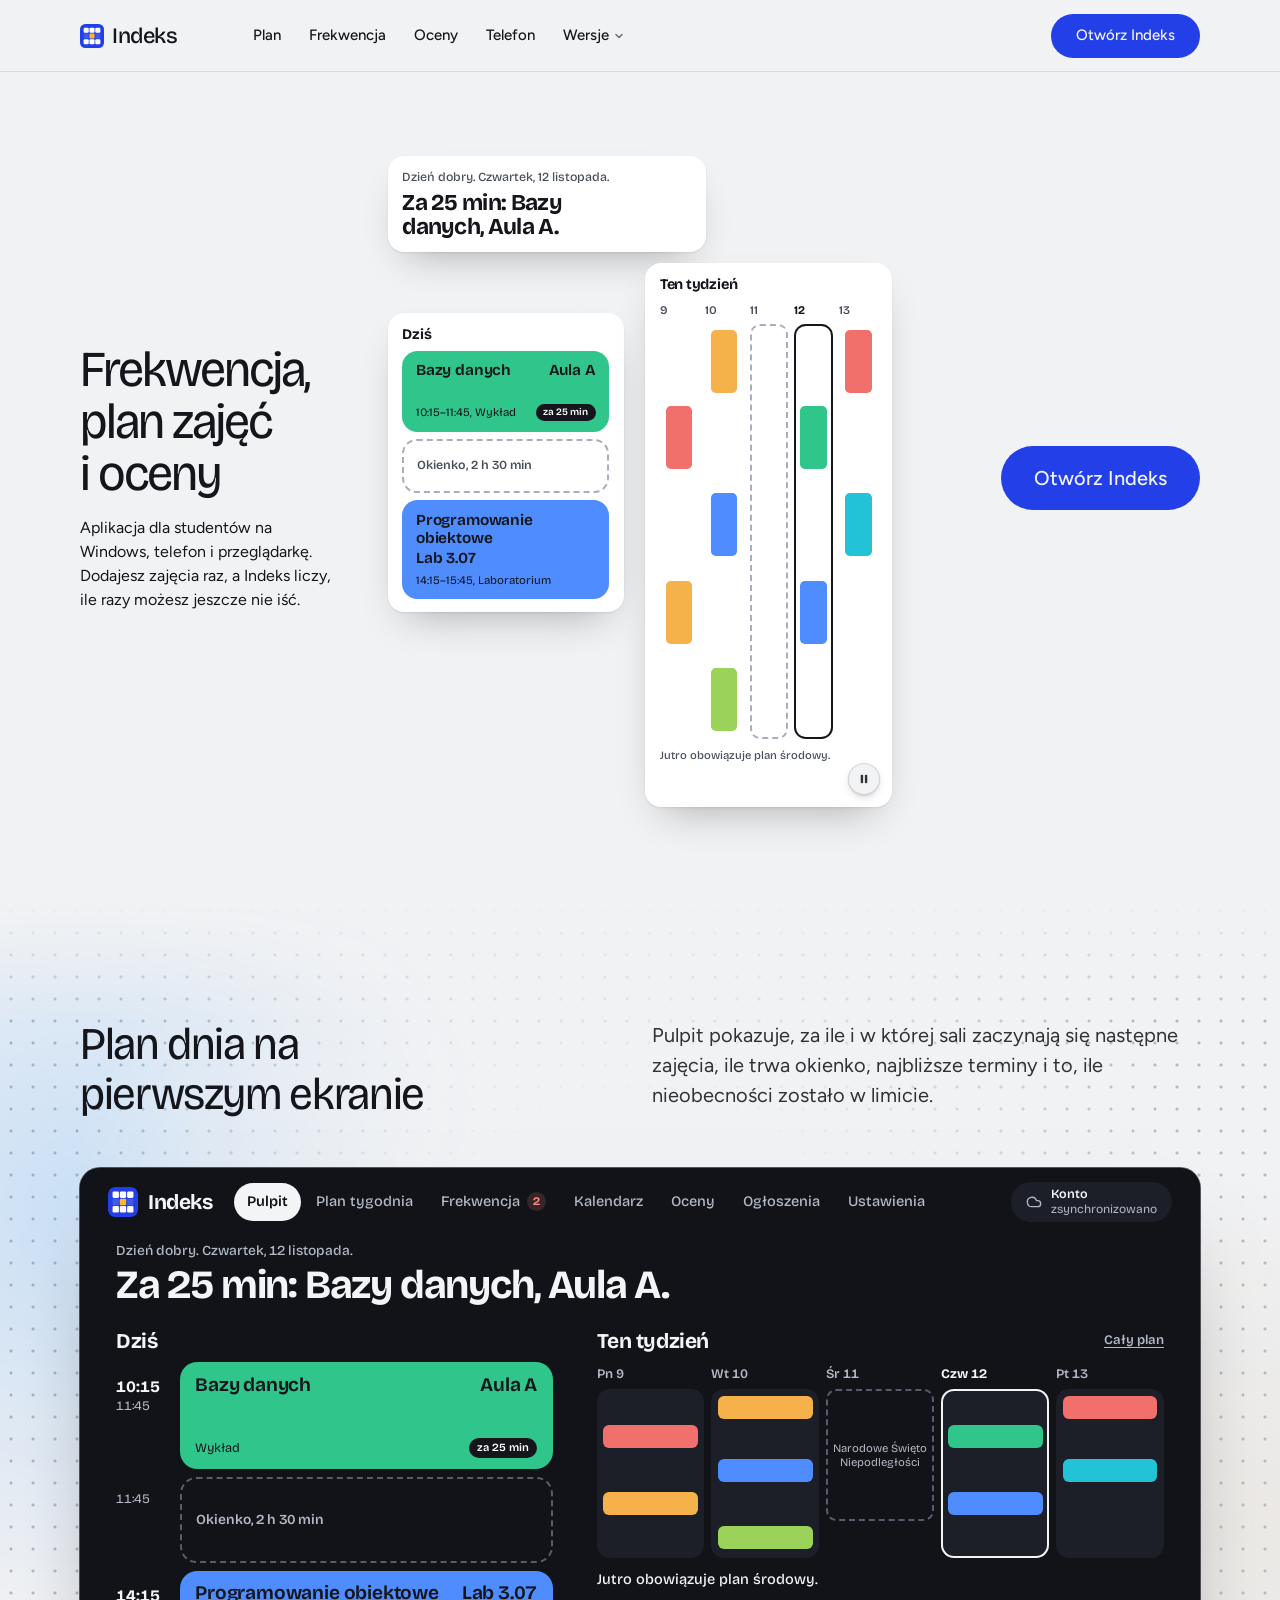
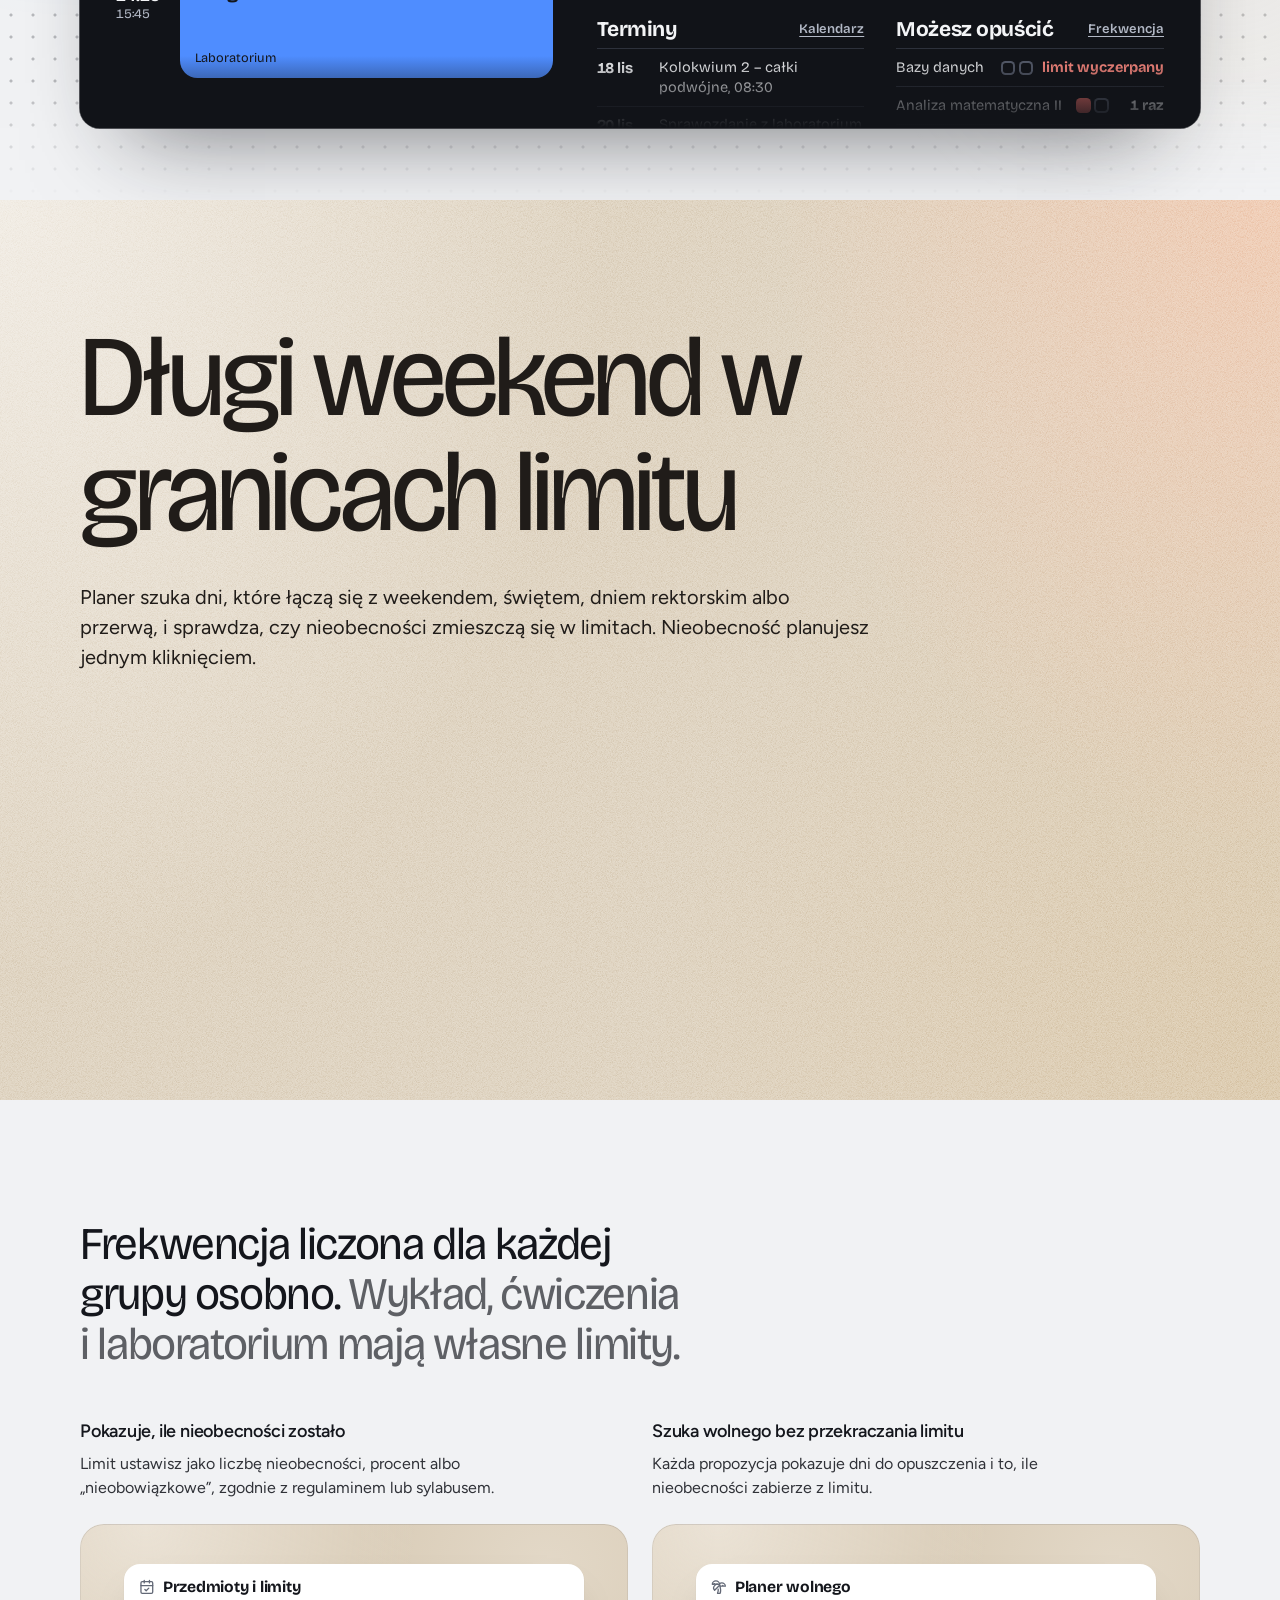
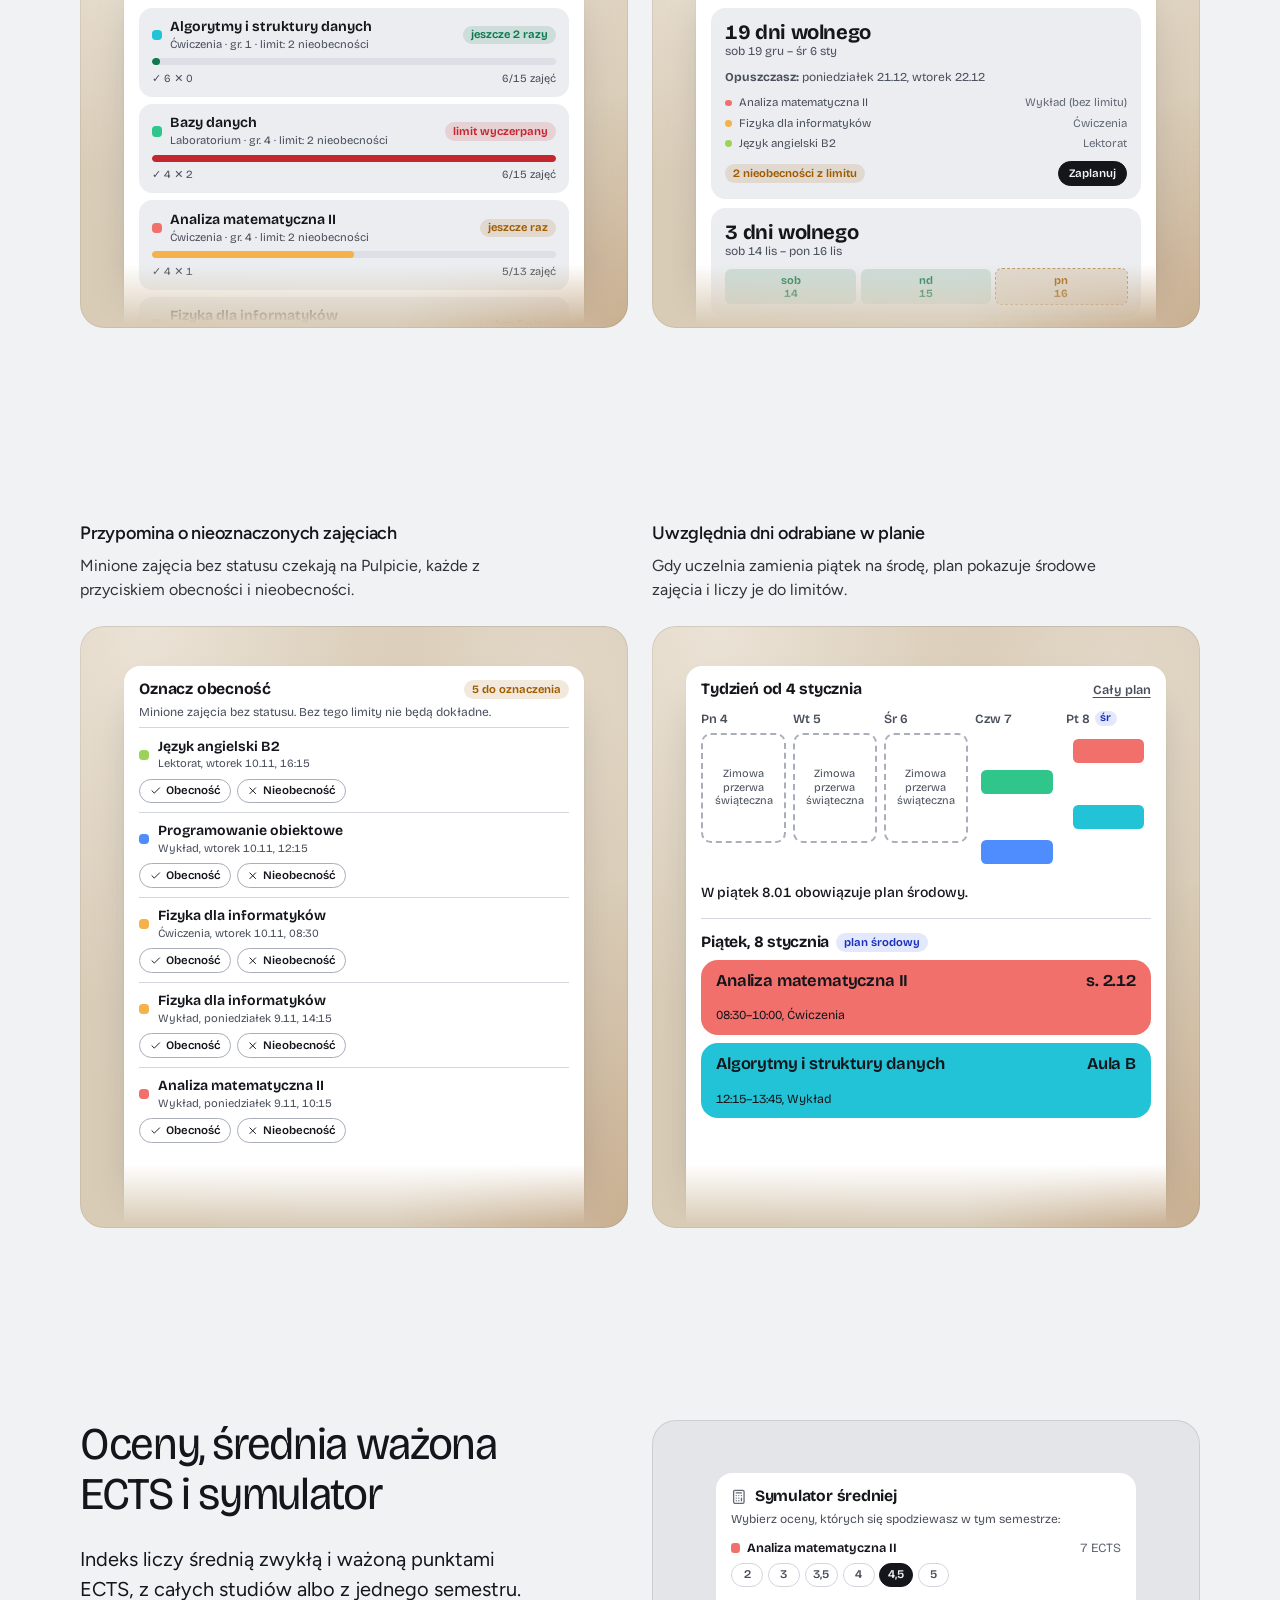
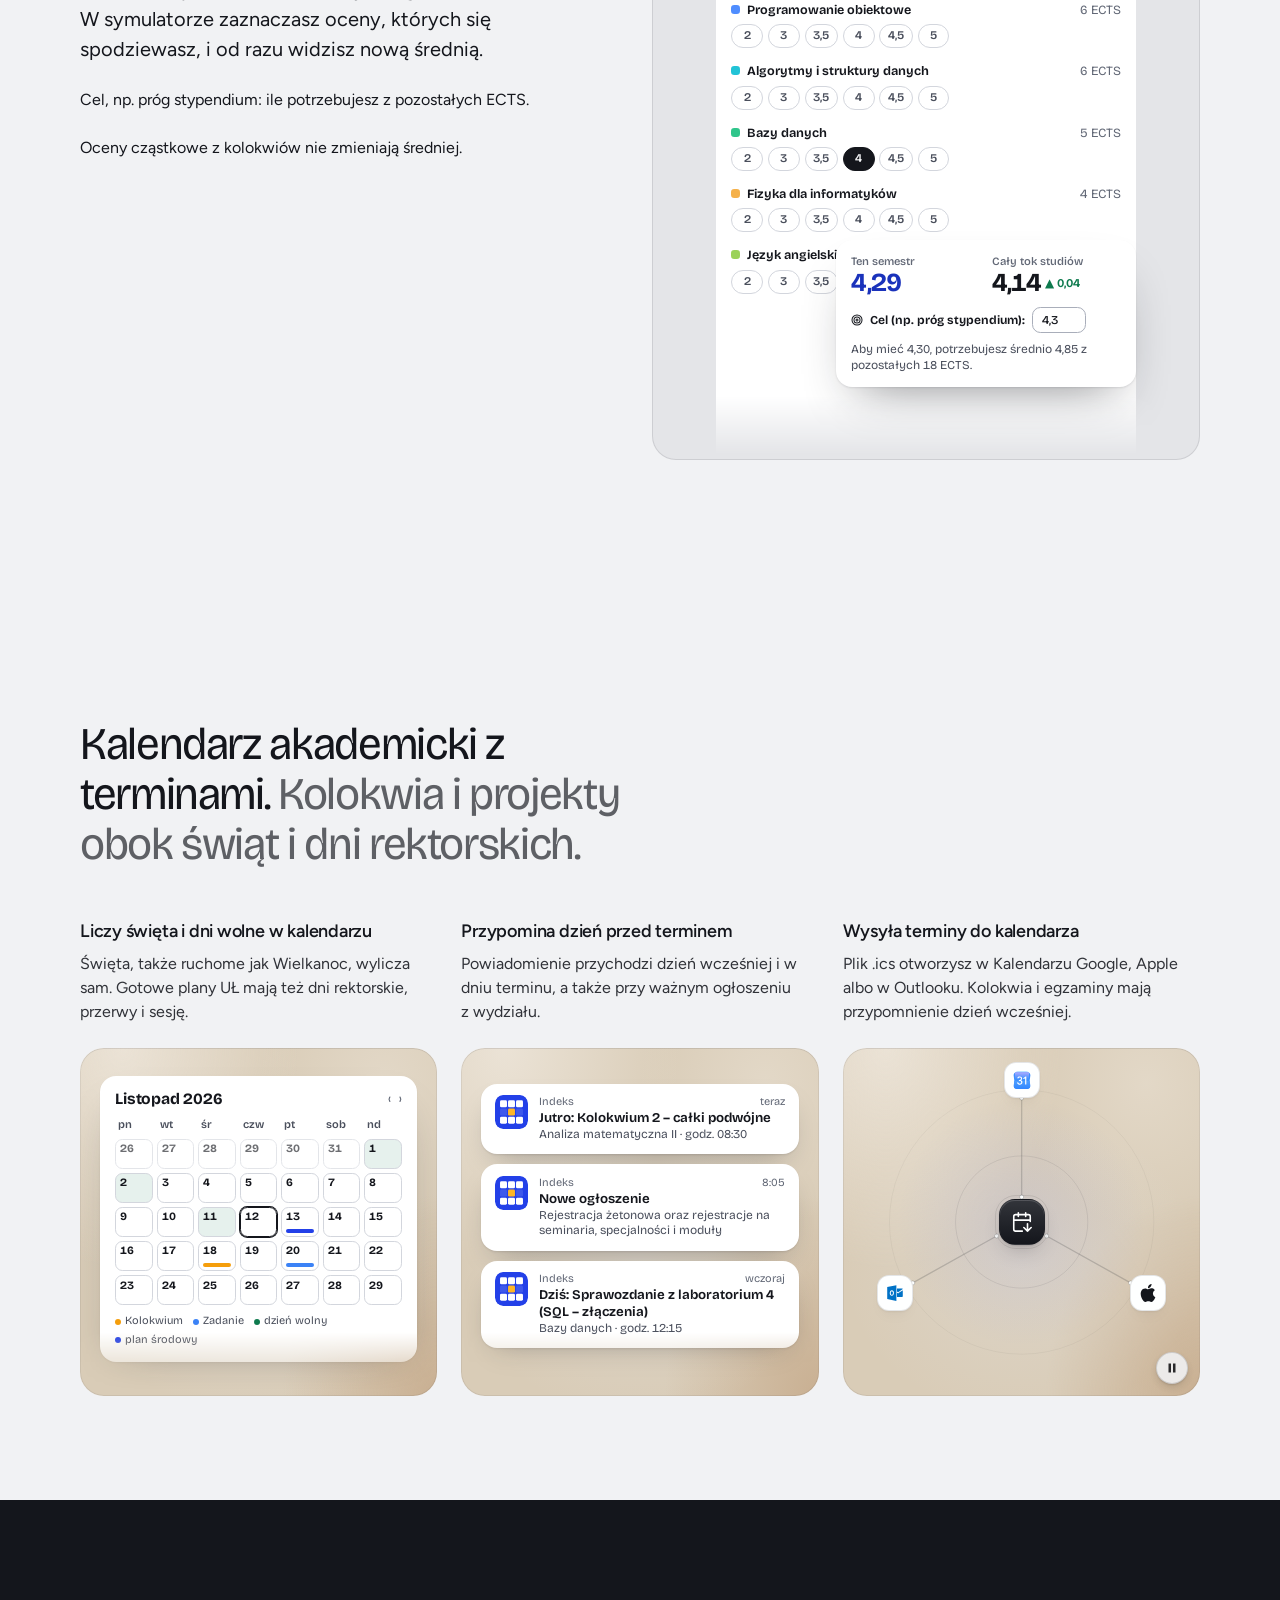
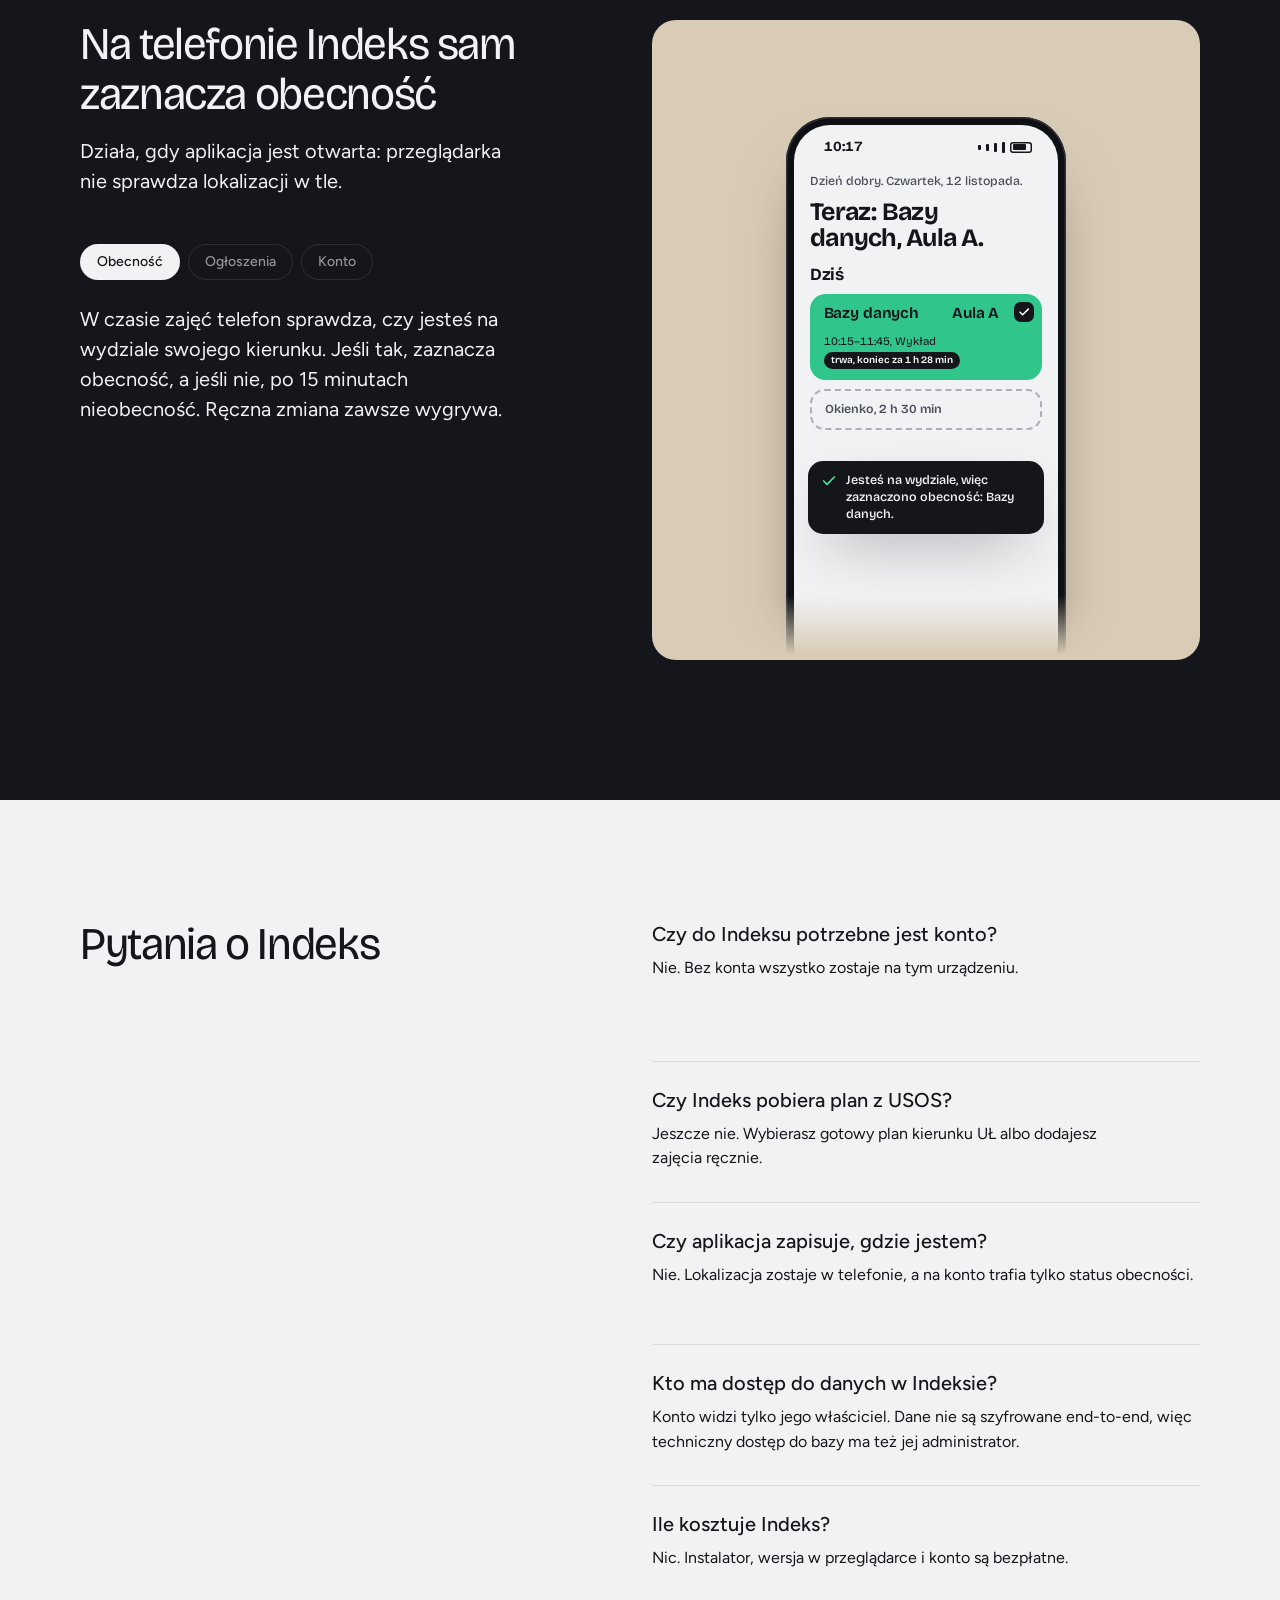
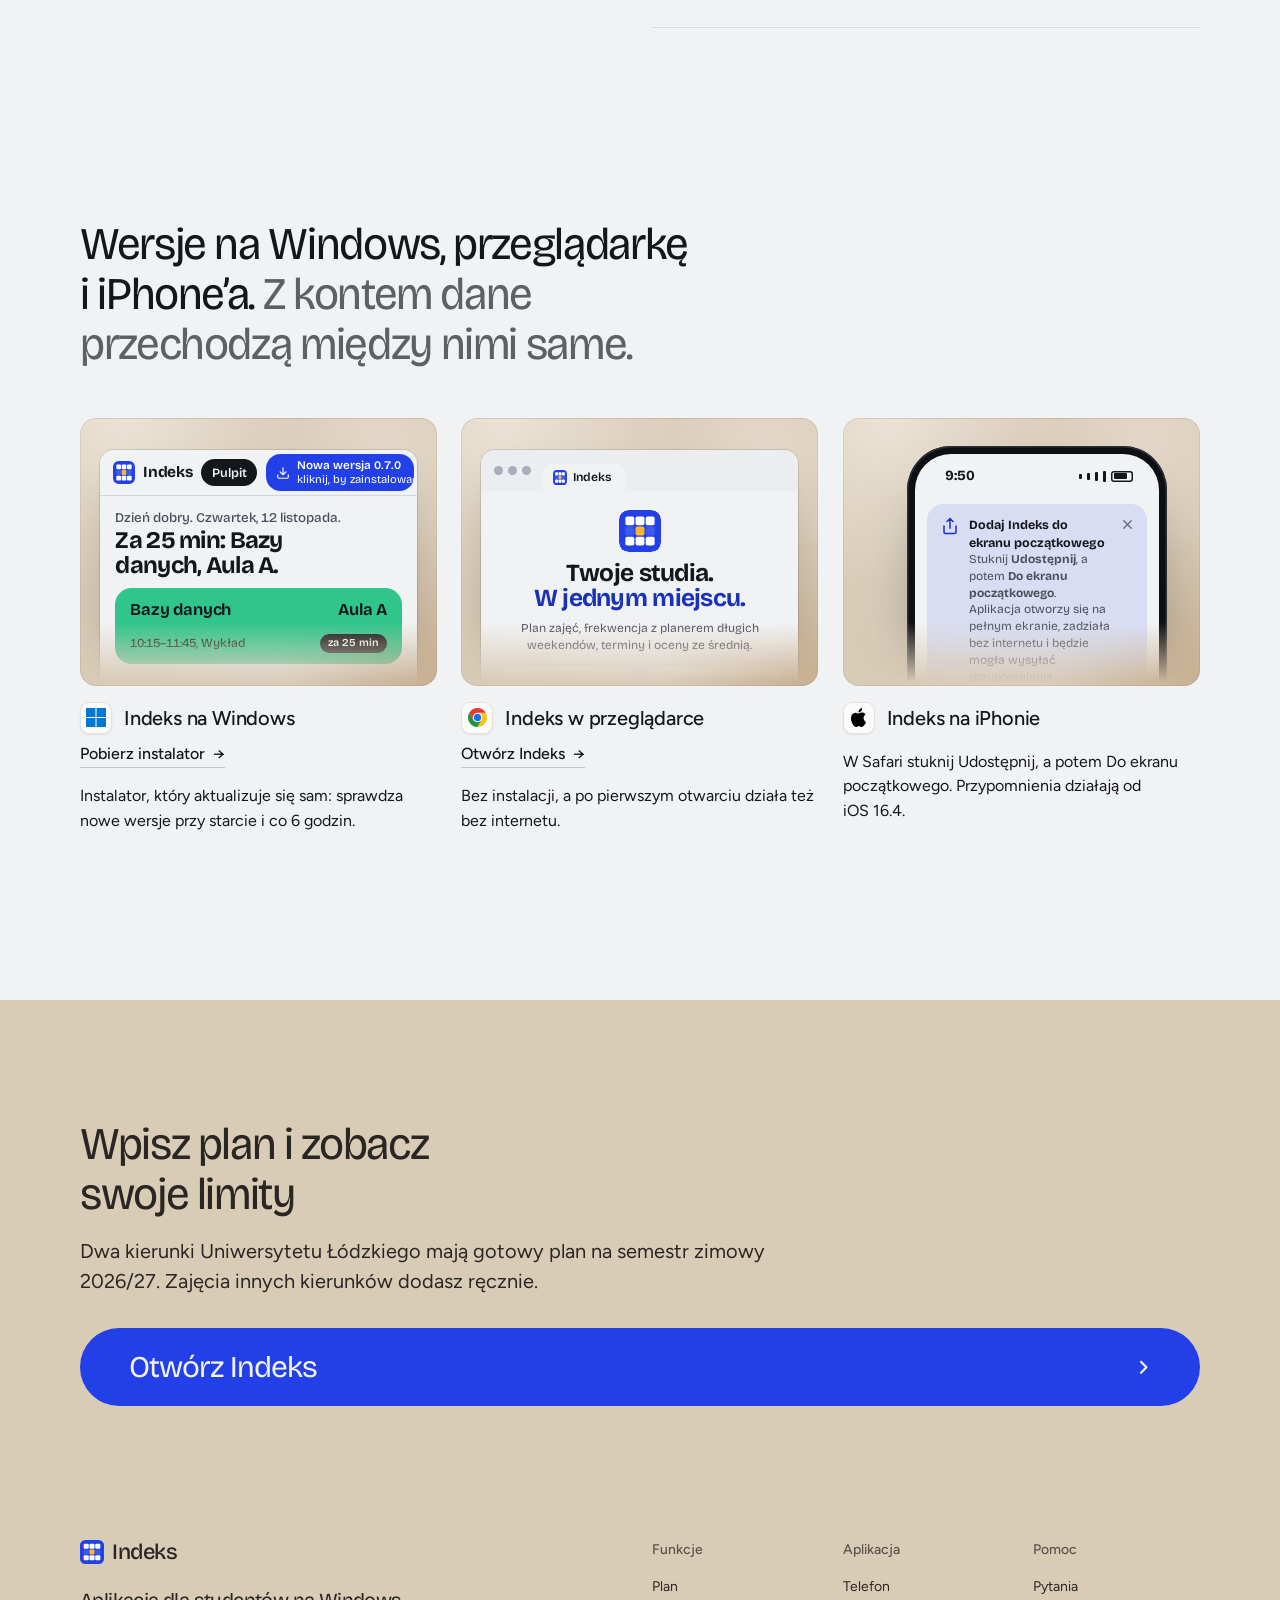
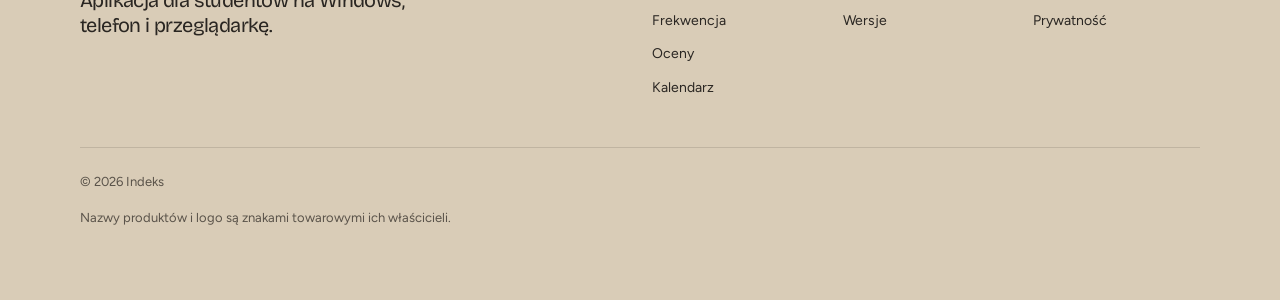
==== strona/index.html @ 90cfecf5 "Strona główna Indeksu Co-Authored-By: Claude Opus 5.5 <noreply@anthropic.com>" ====
<!doctype html>
<html lang="pl" data-type="software" data-radius="round" data-ground="sand" data-buttons="tonal" data-motion>
<head>
<meta charset="utf-8">
<meta name="viewport" content="width=device-width, initial-scale=1, viewport-fit=cover">
<title>Indeks: plan zajęć, frekwencja i oceny dla studentów</title>
<meta name="description" content="Aplikacja na Windows, telefon i przeglądarkę, która liczy limity nieobecności i średnią ważoną ECTS, a do tego szuka dni na dłuższe wolne.">
<meta property="og:type" content="website">
<meta property="og:url" content="https://bobotoziomal.github.io/indeks/strona/">
<meta property="og:site_name" content="Indeks">
<meta property="og:locale" content="pl_PL">
<meta property="og:title" content="Indeks: plan zajęć, frekwencja i oceny dla studentów">
<meta property="og:description" content="Liczy limity nieobecności i średnią ważoną ECTS, a do tego szuka dni na dłuższe wolne. Na Windows, telefon i przeglądarkę.">
<meta property="og:image" content="https://bobotoziomal.github.io/indeks/strona/share.jpg">
<meta property="og:image:width" content="1200">
<meta property="og:image:height" content="630">
<meta name="twitter:card" content="summary_large_image">
<link rel="icon" href="favicon.svg" type="image/svg+xml">
<meta name="theme-color" content="#f1f2f4">
<link rel="canonical" href="https://bobotoziomal.github.io/indeks/strona/">
<meta name="site-kind" content="software">
<meta name="page-type" content="software">
<link rel="preconnect" href="https://fonts.googleapis.com">
<link rel="preconnect" href="https://fonts.gstatic.com" crossorigin>
<link href="https://fonts.googleapis.com/css2?family=Bricolage+Grotesque:opsz,wdth,wght@12..96,75..100,400..700&family=Figtree:wght@400..600&family=DM+Mono:wght@400;500&display=swap" rel="stylesheet">
<link rel="stylesheet" href="assets/system.css">
<link rel="stylesheet" href="assets/ui/cards.css">
<link rel="stylesheet" href="assets/motion/motion.css">
<link rel="stylesheet" href="assets/backgrounds/backgrounds.css">
<link rel="stylesheet" href="assets/layout/layout.css">
<link rel="stylesheet" href="assets/icons/icon.css">
<style>
:root {
  --p-bg: #f1f2f4; --p-surface: #e4e5e8; --p-ink: #14161c; --p-muted: #5e6065;
  --p-accent: #2340e8; --p-accent-ink: #f1f2f4; --p-action: #2340e8; --p-action-ink: #f1f2f4;
  --p-inv-bg: #14161c; --p-inv-surface: #202228; --p-inv-ink: #f1f2f4; --p-inv-muted: #94969a;
  --p-inv-accent: #f1f2f4; --p-inv-accent-ink: #14161c; --p-inv-action: #f1f2f4; --p-inv-action-ink: #14161c;
  --font-display: "Bricolage Grotesque", system-ui, sans-serif;
  --font-text: "Figtree", system-ui, sans-serif;
  --font-mono: "DM Mono", ui-monospace, "SFMono-Regular", Menlo, Consolas, monospace;
  --display-weight: 400;
  --display-tracking: -0.03em;
  --display-tracking-xl: -0.04em;
  --display-stretch: 96%;
}
</style>
<link rel="stylesheet" href="assets/ui/base.css">
<link rel="stylesheet" href="assets/diagrams/diagram.css">
<script>document.documentElement.classList.add('m-enter');setTimeout(()=>document.documentElement.classList.add('m-enter-done'),700)</script>
<script src="assets/backgrounds/backgrounds.js"></script>
<script>document.documentElement.classList.add('mo-js');setTimeout(()=>document.documentElement.classList.add('mo-safe'),2500)</script>
<link rel="modulepreload" href="assets/moments/moments.js">
<link rel="modulepreload" href="assets/moments/lib.js">
<link rel="modulepreload" href="assets/moments/liquid-type/moment.js">
<link rel="modulepreload" href="assets/moments/line-carries-colour/moment.js">
<style>
/* Page CSS: only inside the visuals (Indeks's own screens, drawn as live HTML with the app's tokens from
   src/styles.css), one --p-h per card group, the phone, and the collage's container. */

/* ---------------------------------------------------------------- the app's own UI */
.ix {
  --ix-bg: #f1f2f4; --ix-surface: #ffffff; --ix-surface-2: #ebedf1; --ix-surface-3: #dcdfe5;
  --ix-border: #d3d6dd; --ix-border-strong: #a9aeba; --ix-hatch: #a9aeba;
  --ix-text: #14161c; --ix-text-2: #4a4f5c; --ix-text-3: #626876;
  --ix-success: #0e7a4e; --ix-warn: #a15c00; --ix-danger: #c4262e; --ix-info: #1d5fd1;
  --ix-accent: #2340e8; --ix-accent-text: color-mix(in oklab, #2340e8 85%, black); --ix-accent-soft: color-mix(in oklab, #2340e8 12%, transparent);
  --ix-on: #14161c;
  --am: #f2706b; --po: #4f8dff; --aisd: #22c3d6; --bd: #2fc58b; --fiz: #f5b14a; --ang: #9bd25a;
  --kol: #f59e0b; --zad: #3b82f6;
  color: var(--ix-text); font-family: "Bricolage Grotesque", system-ui, sans-serif; font-optical-sizing: auto;
  font-stretch: 100%; line-height: 1.35; letter-spacing: 0; text-align: left;
}
.ix--dark {
  --ix-bg: #111318; --ix-surface: #1c1f27; --ix-surface-2: #262a33; --ix-surface-3: #323743;
  --ix-border: #2d313b; --ix-border-strong: #454a58; --ix-hatch: #565c6b;
  --ix-text: #f3f4f6; --ix-text-2: #b2b8c5; --ix-text-3: #8f96a6;
  --ix-success: #4ade97; --ix-warn: #fbbf24; --ix-danger: #ff8a80;
  --ix-accent-soft: color-mix(in oklab, #2340e8 24%, transparent);
}
.ix p { margin: 0; }
.ix-i { width: 1em; height: 1em; flex: none; fill: none; stroke: currentColor; stroke-width: 2; stroke-linecap: round; stroke-linejoin: round; }
.ix-card { background: var(--ix-surface); border-radius: 1.15em; padding: 1em 1.1em; }
.ix-h { display: flex; align-items: center; gap: .5em; font-weight: 700; font-size: 1.12em; letter-spacing: -0.015em; line-height: 1.2; }
.ix-h .ix-i { color: var(--ix-text-3); }
.ix-h2 { font-weight: 700; font-size: 1.45em; letter-spacing: -0.02em; line-height: 1.2; }
.ix-sub { font-size: .86em; color: var(--ix-text-2); }
.ix-faint { color: var(--ix-text-3); }
.ix-head { display: flex; align-items: center; justify-content: space-between; gap: .75em; }
.ix-link { font-size: .9em; font-weight: 600; color: var(--ix-text-2); text-decoration: underline; text-underline-offset: 3px; white-space: nowrap; }
.ix-hello { font-size: .95em; font-weight: 500; color: var(--ix-text-2); }
.ix-title { font-weight: 700; font-size: 1.7em; line-height: 1.06; letter-spacing: -0.03em; text-wrap: balance; }
.ix-stack { display: grid; gap: .55em; }

/* the day: solid course-coloured blocks with dark text, in both themes */
.ix-block { position: relative; display: flex; flex-direction: column; justify-content: space-between; gap: .45em; min-height: var(--bh, 5.4em); padding: .8em 1.05em; border-radius: 1.2em; background: var(--c); color: var(--ix-on); }
.ix-block__top { display: flex; flex-wrap: wrap; justify-content: space-between; gap: .1em .9em; font-size: 1.18em; font-weight: 650; line-height: 1.2; letter-spacing: -0.01em; }
.ix-block__top > :first-child { min-width: 0; }
.ix-block__top > :last-child { flex: none; }
.ix-block__meta { display: flex; flex-wrap: wrap; justify-content: space-between; align-items: center; gap: .25em .6em; font-size: .88em; }
.ix-chip { display: inline-flex; align-items: center; padding: .2em .75em; border-radius: 999px; background: var(--ix-on); color: #ffffff; font-size: .86em; font-weight: 600; white-space: nowrap; }
.ix-gap { display: flex; align-items: center; min-height: var(--gh, 3.3em); padding: 0 1.05em; border: 2px dashed var(--ix-hatch); border-radius: 1.2em; font-weight: 600; font-size: .95em; color: var(--ix-text-2); }
.ix-status { position: absolute; top: .6em; right: .6em; display: grid; place-items: center; width: 1.55em; height: 1.55em; border-radius: .5em; background: var(--ix-on); color: #ffffff; }
.ix-status .ix-i { width: .95em; height: .95em; stroke-width: 3; }
.ix-block:has(.ix-status) .ix-block__top { padding-right: 1.9em; }

/* the week in miniature */
.ix-week { display: grid; grid-template-columns: repeat(5, minmax(0, 1fr)); gap: .5em; }
.ix-day { display: flex; flex-direction: column; gap: .4em; min-width: 0; }
.ix-day__label { display: flex; align-items: center; gap: .35em; font-size: .9em; font-weight: 600; color: var(--ix-text-2); white-space: nowrap; overflow: hidden; }
.ix-day.is-today .ix-day__label { color: var(--ix-text); font-weight: 700; }
.ix-day__col { position: relative; height: var(--wh, 11em); padding: .45em; border-radius: .9em; background: var(--ix-surface); }
.ix-day.is-today .ix-day__col { box-shadow: inset 0 0 0 2px var(--ix-text); }
.ix-day.is-off .ix-day__col { display: grid; place-items: center; padding: .4em; background: transparent; border: 2px dashed var(--ix-hatch); text-align: center; font-size: max(11px, .78em); line-height: 1.25; color: var(--ix-text-2); }
.ix-track { position: relative; height: 100%; }
.ix-mb { position: absolute; left: 0; right: 0; top: var(--t); height: calc(var(--h) - 2px); display: flex; align-items: center; padding: 0 .45em; border-radius: .5em; background: var(--c); color: var(--ix-on); font-size: .74em; font-weight: 600; line-height: 1.1; overflow: hidden; white-space: nowrap; }
.ix-mb > span { overflow: hidden; text-overflow: ellipsis; }
.ix-note { font-weight: 500; }
.ix-plan { font-size: max(11px, .78em); font-weight: 650; padding: .05em .5em; border-radius: 999px; color: var(--ix-accent-text); background: var(--ix-accent-soft); }

/* badges, buttons, lists */
.ix-badge { display: inline-flex; align-items: center; gap: .3em; padding: .15em .7em; border-radius: 999px; font-size: max(11px, .8em); font-weight: 650; white-space: nowrap; background: var(--ix-surface-2); color: var(--ix-text-2); }
.ix-badge--ok { color: var(--ix-success); background: color-mix(in oklab, var(--ix-success) 14%, transparent); }
.ix-badge--warn { color: var(--ix-warn); background: color-mix(in oklab, var(--ix-warn) 14%, transparent); }
.ix-badge--bad { color: var(--ix-danger); background: color-mix(in oklab, var(--ix-danger) 14%, transparent); }
.ix-badge--accent { color: var(--ix-accent-text); background: var(--ix-accent-soft); }
.ix-dot { flex: none; width: .72em; height: .72em; border-radius: .26em; background: var(--c); }
.ix-btn { display: inline-flex; align-items: center; justify-content: center; gap: .4em; height: 2.4em; padding: 0 1.05em; border-radius: 999px; border: 1.5px solid var(--ix-border-strong); font-size: .88em; font-weight: 600; white-space: nowrap; color: var(--ix-text); }
.ix-btn--primary { background: var(--ix-text); border-color: var(--ix-text); color: var(--ix-bg); }
.ix-btn--sm { height: 2.15em; padding: 0 .85em; font-size: .82em; }
.ix-btn--icon { width: 2.3em; padding: 0; }
.ix-list { display: grid; }
.ix-list > * { display: flex; align-items: center; justify-content: space-between; gap: .75em; padding: .6em 0; border-top: 1px solid var(--ix-border); min-width: 0; }
.ix-list .ix-name { min-width: 0; overflow: hidden; text-overflow: ellipsis; white-space: nowrap; }
.ix-term { display: grid !important; grid-template-columns: 3.7em minmax(0, 1fr); gap: .6em !important; align-items: start !important; }
.ix-term > b { font-size: 1.04em; font-weight: 700; letter-spacing: -0.01em; }
.ix-pips { display: inline-flex; align-items: center; gap: .25em; flex: none; }
.ix-pip { width: 1em; height: 1em; border-radius: .32em; background: var(--c); }
.ix-pip.is-used { background: transparent; box-shadow: inset 0 0 0 2px var(--ix-hatch); }
.ix-left { min-width: 3.2em; margin-left: .35em; text-align: right; font-weight: 700; white-space: nowrap; }
.ix-left.is-over { color: var(--ix-danger); }

/* frekwencja */
.ix-limits { display: grid; gap: .5em; }
.ix-limit { display: grid; gap: .45em; padding: .75em .9em; border-radius: .95em; background: var(--ix-surface-2); }
.ix-limit__top { display: flex; align-items: center; gap: .6em; min-width: 0; }
.ix-limit__top > div { flex: 1; min-width: 0; }
.ix-limit__name { font-weight: 650; }
.ix-limit__meta { font-size: max(11px, .8em); color: var(--ix-text-2); }
.ix-bar { height: .5em; border-radius: 99px; background: var(--ix-surface-3); overflow: hidden; }
.ix-bar > i { display: block; width: var(--w); height: 100%; border-radius: inherit; background: var(--c); }
.ix-counts { display: flex; justify-content: space-between; font-size: max(11px, .78em); color: var(--ix-text-2); }
.ix-sugg { display: flex; flex-direction: column; gap: .7em; }
.ix-sugg__title { font-size: 1.45em; font-weight: 700; letter-spacing: -0.02em; line-height: 1.1; }
.ix-days { display: flex; gap: .3em; }
.ix-days > span { flex: 1; min-width: 0; padding: .4em 0; border-radius: .55em; text-align: center; font-size: max(11px, .76em); font-weight: 650; line-height: 1.2; color: var(--ix-success); background: color-mix(in oklab, var(--ix-success) 15%, transparent); }
.ix-days > span.is-skip { color: var(--ix-warn); background: color-mix(in oklab, var(--ix-warn) 15%, transparent); outline: 1px dashed color-mix(in oklab, var(--ix-warn) 60%, transparent); }
.ix-crow { display: flex; align-items: center; gap: .55em; font-size: max(11px, .82em); color: var(--ix-text-2); min-width: 0; }
.ix-crow > span:nth-child(2) { flex: 1; min-width: 0; overflow: hidden; text-overflow: ellipsis; white-space: nowrap; }
.ix-crow > span:last-child { flex: none; color: var(--ix-text-3); }
.ix-crow .ix-dot { width: .6em; height: .6em; border-radius: 50%; }
.ix-foot { display: flex; align-items: center; justify-content: space-between; gap: .6em; }
.ix-mark { display: grid; gap: .5em; padding: .65em 0; border-top: 1px solid var(--ix-border); }
.ix-mark__who { display: flex; align-items: center; gap: .6em; min-width: 0; }
.ix-mark__who > div { min-width: 0; }
.ix-mark__btns { display: flex; gap: .4em; }

/* oceny */
.ix-sim__row { display: grid; gap: .45em; padding: .5em 0; }
.ix-sim__name { display: flex; align-items: center; gap: .55em; font-size: .9em; min-width: 0; }
.ix-sim__name b { flex: 1; min-width: 0; font-weight: 650; overflow: hidden; text-overflow: ellipsis; white-space: nowrap; }
.ix-grades { display: flex; flex-wrap: wrap; gap: .35em; }
.ix-grades > span { display: inline-grid; place-items: center; min-width: 2.7em; height: 2.05em; padding: 0 .65em; border-radius: 99px; border: 1.5px solid var(--ix-border); font-size: .84em; font-weight: 600; color: var(--ix-text-2); }
.ix-grades > span.is-on { background: var(--ix-text); border-color: var(--ix-text); color: var(--ix-bg); }
.ix-stats2 { display: grid; grid-template-columns: 1fr 1fr; gap: .8em; }
.ix-stat__label { font-size: max(11px, .8em); font-weight: 550; color: var(--ix-text-3); }
.ix-stat__value { font-size: 1.85em; font-weight: 700; letter-spacing: -0.03em; line-height: 1.1; font-variant-numeric: tabular-nums; }
.ix-stat__value.is-accent { color: var(--ix-accent-text); }
.ix-up { margin-left: .3em; font-size: .46em; font-weight: 650; letter-spacing: 0; color: var(--ix-success); vertical-align: .35em; }
.ix-target { display: flex; align-items: center; gap: .55em; font-size: .86em; font-weight: 650; }
.ix-input { display: inline-flex; align-items: center; height: 2.2em; padding: 0 .8em; border-radius: .7em; border: 1.5px solid var(--ix-border-strong); font-weight: 500; min-width: 4.5em; }

/* kalendarz */
.ix-month { display: grid; grid-template-columns: repeat(7, minmax(0, 1fr)); gap: .28em; }
.ix-wd { padding: 0 .25em .15em; font-size: max(11px, .74em); font-weight: 600; color: var(--ix-text-2); }
.ix-cell { display: flex; flex-direction: column; justify-content: space-between; gap: .2em; min-height: 2.7em; padding: .3em .35em; border-radius: .65em; border: 1.5px solid var(--ix-border); font-size: max(11px, .8em); font-weight: 700; line-height: 1; }
.ix-cell.is-other { opacity: .62; }
.ix-cell.is-off { background: color-mix(in oklab, var(--ix-success) 10%, transparent); }
.ix-cell.is-today { border-color: var(--ix-text); box-shadow: 0 0 0 1px var(--ix-text); }
.ix-cell > i { display: block; height: .32em; border-radius: 99px; background: var(--k); }
.ix-legend { display: flex; flex-wrap: wrap; gap: .35em .9em; font-size: max(11px, .76em); color: var(--ix-text-2); }
.ix-legend > span { display: inline-flex; align-items: center; gap: .35em; }
.ix-legend > span::before { content: ""; width: .55em; height: .55em; border-radius: 50%; background: var(--k); }
.ix-notif { display: grid; grid-template-columns: auto minmax(0, 1fr); gap: .75em; align-items: start; padding: .85em .95em; border-radius: 1.15em; background: #ffffff; color: #14161c; box-shadow: 0 1px 2px rgb(20 22 28 / .1), 0 14px 30px -14px rgb(20 22 28 / .35); }
.ix-notif > img { width: 2.4em; height: 2.4em; border-radius: .6em; }
.ix-notif__app { display: flex; justify-content: space-between; gap: .5em; font-size: max(11px, .78em); color: #626876; }
.ix-notif__title { margin-top: .15em; font-weight: 650; font-size: .95em; line-height: 1.25; }
.ix-notif__body { margin-top: .15em; font-size: .86em; line-height: 1.3; color: #4a4f5c; }

/* windows: the desktop app (dark Pulpit), a light window, a browser, a phone */
/* the desktop app in its frame: the window runs on past the frame's foot, which cuts it under a fade */
.frame.ixw-frame { display: block; padding: 0; margin-top: var(--s-7); border: 0; border-radius: 20px; background: #111318; box-shadow: 0 0 0 1px rgb(20 22 28 / .7), 0 48px 90px -48px rgb(20 22 28 / .6); min-height: 0; }
.frame.ixw-frame::after { content: ""; position: absolute; inset: auto 0 0 0; z-index: 2; height: 72px; background: linear-gradient(transparent, #111318); pointer-events: none; }
.ixw { position: relative; display: flex; flex-direction: column; padding-bottom: 96px; background: var(--ix-bg); font-size: 14.5px; }
.ixw .ix-mb { font-size: 12px; padding: 0 5px; }
.ixw .ix-mb > span { display: none; }
@media (min-width: 1400px) { .ixw .ix-mb > span { display: inline; } }
.ix-off-short { display: none; }
@media (max-width: 1279px) { .ix-off-full { display: none; } .ix-off-short { display: inline; } }
.ixw__top { display: flex; align-items: center; gap: 22px; padding: 14px 28px; }
.ixw__brand { display: inline-flex; align-items: center; gap: 10px; font-size: 21px; font-weight: 700; letter-spacing: -0.02em; flex: none; }
.ixw__brand img { width: 30px; height: 30px; border-radius: 7px; }
.ixw__nav { display: flex; gap: 2px; flex: 1; min-width: 0; overflow: hidden; }
.ixw__nav > span { display: inline-flex; align-items: center; gap: 7px; height: 38px; padding: 0 13px; border-radius: 999px; font-size: 14.5px; font-weight: 500; color: var(--ix-text-2); white-space: nowrap; }
.ixw__nav > span.is-on { background: var(--ix-text); color: var(--ix-bg); font-weight: 600; }
.ixw__nav i { min-width: 19px; padding: 0 6px; border-radius: 99px; font-style: normal; font-size: 11.5px; font-weight: 700; line-height: 19px; text-align: center; color: var(--ix-danger); background: color-mix(in oklab, var(--ix-danger) 16%, transparent); }
.ixw__acct { display: flex; align-items: center; gap: 9px; height: 40px; padding: 5px 15px; border-radius: 20px; background: var(--ix-surface); font-size: 12px; line-height: 1.3; color: var(--ix-text-2); flex: none; }
.ixw__acct strong { display: block; font-size: 12.5px; font-weight: 600; color: var(--ix-text); }
.ixw__acct .ix-i { width: 16px; height: 16px; }
.ixw__hero { display: flex; align-items: flex-end; justify-content: space-between; gap: 24px; padding: 6px 36px 0; }
.ixw__hero .ix-title { font-size: 40px; margin-top: 4px; }
.ixw__cols { display: grid; grid-template-columns: minmax(0, 1fr) minmax(0, 1.3fr); gap: 0 44px; padding: 22px 36px 0; flex: 1; min-height: 0; }
.ixw__day { display: grid; align-content: start; gap: 8px; }
.ixw__row { display: grid; grid-template-columns: 52px minmax(0, 1fr); gap: 12px; }
.ixw__time { padding-top: 14px; font-size: 13px; color: var(--ix-text-2); font-variant-numeric: tabular-nums; }
.ixw__time b { display: block; font-size: 16px; font-weight: 700; color: var(--ix-text); }
.ixw .ix-block__top { font-size: 1.32em; }
.ixw__side { display: grid; align-content: start; gap: 12px; }
.ixw__pair { display: grid; grid-template-columns: 1fr 1fr; gap: 0 32px; margin-top: 16px; }
.ixw__pair .ix-head { margin-bottom: 6px; }
.ix-win { overflow: hidden; border-radius: 14px; background: var(--ix-bg); box-shadow: 0 0 0 1px rgb(20 22 28 / .12), 0 24px 48px -24px rgb(20 22 28 / .45); }
.ix-win__bar { display: flex; align-items: center; gap: .6em; height: 3.3em; padding: 0 .9em; border-bottom: 1px solid var(--ix-border); background: var(--ix-bg); }
.ix-win__bar img { width: 1.6em; height: 1.6em; border-radius: .4em; }
.ix-win__bar b { font-size: 1.1em; font-weight: 700; letter-spacing: -0.02em; }
.ix-win__body { display: grid; gap: .7em; padding: 1em 1.1em 2em; }
.ix-pill { display: inline-flex; align-items: center; height: 2.15em; padding: 0 .85em; border-radius: 999px; font-size: .9em; font-weight: 500; color: var(--ix-text-2); white-space: nowrap; }
.ix-pill.is-on { background: var(--ix-text); color: var(--ix-bg); font-weight: 600; }
.ix-update { display: flex; align-items: center; gap: .55em; margin-left: auto; padding: .4em .95em; border-radius: 1.3em; background: var(--ix-accent); color: #ffffff; font-size: .8em; line-height: 1.25; white-space: nowrap; }
.ix-update strong { display: block; font-size: 1.04em; font-weight: 600; }
.ix-update .ix-i { width: 1.25em; height: 1.25em; }
.ix-tabs { display: flex; align-items: center; gap: .9em; height: 2.9em; padding: 0 .9em; background: var(--ix-surface-2); }
.ix-dots { display: flex; gap: .35em; } .ix-dots i { width: .65em; height: .65em; border-radius: 50%; background: var(--ix-border-strong); }
.ix-tab { display: inline-flex; align-items: center; gap: .45em; align-self: end; height: 2.2em; padding: 0 1.1em 0 .8em; border-radius: .7em .7em 0 0; background: var(--ix-bg); font-size: .86em; font-weight: 600; }
.ix-tab img { width: 1.2em; height: 1.2em; border-radius: .3em; }
.ix-welcome { display: grid; justify-items: center; gap: .6em; padding: 1.4em 1.2em 2em; text-align: center; }
.ix-welcome > img { width: 3em; height: 3em; border-radius: .7em; }
.ix-welcome__h { font-size: 1.75em; font-weight: 700; line-height: 1.05; letter-spacing: -0.03em; }
.ix-welcome__h span { color: var(--ix-accent-text); }
.ix-options { display: grid; grid-template-columns: 1fr 1fr; gap: .6em; width: 100%; margin-top: .4em; text-align: left; }
.ix-option { display: grid; gap: .3em; padding: .85em; border-radius: 1em; background: var(--ix-surface); }
.ix-option b { font-size: .92em; font-weight: 650; line-height: 1.2; }
.ix-option .ix-sub { font-size: .76em; line-height: 1.3; }
.ix-phone { width: 280px; height: 570px; padding: 8px; border-radius: 44px; background: #0d0f13; box-shadow: inset 0 0 0 1.5px #2b2f38, 0 40px 70px -30px rgb(0 0 0 / .55); margin-inline: auto; }
.ix-phone__screen { position: relative; height: 100%; overflow: hidden; border-radius: 36px; background: var(--ix-bg); font-size: 13px; }
.ix-phone__status { display: flex; align-items: center; justify-content: space-between; height: 44px; padding: 0 26px 0 30px; font-size: 14px; font-weight: 650; }
.ix-phone__status span { display: flex; align-items: center; gap: 5px; }
.ix-phone__status i { display: block; width: 3px; border-radius: 1px; background: var(--ix-text); }
.ix-phone__status em { display: block; width: 22px; height: 11px; border-radius: 3px; box-shadow: inset 0 0 0 1.5px var(--ix-text); position: relative; }
.ix-phone__status em::after { content: ""; position: absolute; inset: 2.5px 6px 2.5px 2.5px; border-radius: 1px; background: var(--ix-text); }
.ix-phone__body { display: grid; gap: 9px; padding: 4px 16px 16px; }
.ix-phone .ix-title { font-size: 25px; }
.ix-phone .ix-h2 { font-size: 17px; margin-top: 4px; }
.ix-toast { position: absolute; left: 14px; right: 14px; top: 336px; z-index: 2; display: flex; align-items: flex-start; gap: 9px; padding: 11px 13px; border-radius: 15px; background: #14161c; color: #f1f2f4; font-size: 12.5px; font-weight: 550; line-height: 1.35; box-shadow: 0 24px 60px -24px rgb(20 22 28 / .5); }
.ix-toast .ix-i { width: 16px; height: 16px; margin-top: 1px; color: #4ade97; stroke-width: 2.6; }
.ix-ann { display: grid; grid-template-columns: auto minmax(0, 1fr) auto; gap: 10px; align-items: start; padding: 10px 0; border-top: 1px solid var(--ix-border); }
.ix-ann__icon { display: grid; place-items: center; width: 32px; height: 32px; border-radius: 10px; color: color-mix(in oklab, var(--k) 75%, var(--ix-text)); background: color-mix(in oklab, var(--k) 16%, transparent); }
.ix-ann__icon .ix-i { width: 15px; height: 15px; }
.ix-ann b { display: -webkit-box; -webkit-box-orient: vertical; -webkit-line-clamp: 3; overflow: hidden; font-size: 13px; font-weight: 650; line-height: 1.3; }
.ix-ann p { margin-top: 3px; font-size: 12px; color: var(--ix-text-3); }
.ix-hint { display: flex; align-items: flex-start; gap: 10px; margin: 6px 12px 0; padding: 12px 12px 12px 14px; border-radius: 16px; font-size: 12px; line-height: 1.4; color: var(--ix-text-2); background: var(--ix-accent-soft); }
.ix-hint strong { display: block; font-size: 12.5px; color: var(--ix-text); }
.ix-hint > .ix-i { width: 18px; height: 18px; margin-top: 1px; color: var(--ix-accent-text); }
.ix-hint > .ix-i:last-child { width: 15px; height: 15px; color: var(--ix-text-3); }
.ix-acct { display: grid; gap: 10px; padding: 14px; border-radius: 18px; background: var(--ix-surface); }
.ix-acct__row { display: flex; align-items: center; gap: 10px; }
.ix-avatar { display: grid; place-items: center; width: 36px; height: 36px; border-radius: 50%; background: var(--ix-accent-soft); color: var(--ix-accent-text); font-weight: 700; font-size: 13px; }
.ix-synced { display: inline-flex; align-items: center; gap: 6px; font-size: 12.5px; font-weight: 600; color: var(--ix-success); }
.ix-synced .ix-i { width: 15px; height: 15px; }

/* ---------------------------------------------------------------- the dealt CSS grounds keep the system's section box
   backgrounds.css spaces a ground's section for pages without the screen rhythm (its own padding, a grid that centres
   the words); in main the section keeps system.css's box: the h2 --padt under the top, one or two screens */
main > section.section.section:is(.bg-dots, .bg-band) { display: block; align-content: normal; min-height: 0; padding: var(--padt) 0 calc(var(--padb) + var(--bar)); }
@media (min-width: 640px) and (max-width: 1279px) {
  main > section.section.section:is(.bg-dots, .bg-band) { display: flex; flex-direction: column; min-height: calc(var(--h, 1) * 100svh); }
}
@media (max-width: 639px) {
  main > section.section.section:is(.bg-dots, .bg-band) { display: grid; grid-template-columns: minmax(0, 1fr); grid-template-rows: 1fr; grid-auto-rows: auto; min-height: calc(var(--hm, var(--h, 1)) * 100lvh); }
}

/* ---------------------------------------------------------------- the hero's collage (layout.css places it) */
.ly-collage { container-type: size; }
.ly-collage .ix { font-size: max(13px, 2.15cqmin); }
.ly-collage .ly-piece.ix-card { background: var(--ix-surface); padding: 1em 1.1em; }
.ly-collage .ly-piece.is-quiet-corner { padding-bottom: 3.4em; }
.pc-head .ix-title { margin-top: .25em; font-size: 1.75em; }
.pc-week .ix-week { --wh: 100%; flex: 1; min-height: 0; }
.pc-week { display: flex; flex-direction: column; gap: .7em; }
.pc-week .ix-day { min-height: 0; }
.pc-week .ix-day__col { height: auto; flex: 1; min-height: 0; }
/* a narrow collage (1024 to 1279, where it sits beside the words): the week's columns keep only their dates */
@container (max-width: 560px) { .pc-week .ix-wdn { display: none; } }
/* stacked under the words (a tablet, a phone), the collage spans the container: a piece wider than half of it
   runs from line to line, the narrower ones start on the left line or end on the right one */
@media (min-width: 640px) and (max-width: 1023px) {
  .ly-collage .pc-head { left: 0 !important; top: 0 !important; width: 100% !important; }
  .ly-collage .pc-day { left: 0 !important; top: 21% !important; width: 48% !important; }
  .ly-collage .pc-week { left: 52% !important; top: 21% !important; width: 48% !important; height: 79% !important; }
  .ly-collage .pc-sugg { left: 0 !important; top: 0 !important; width: 100% !important; }
  .ly-collage .pc-limits { left: 52% !important; top: 52% !important; width: 48% !important; height: 48% !important; }
  .ly-collage .pc-mark { left: 0 !important; top: 52% !important; width: 48% !important; }
  .ly-collage .pc-avg { left: 0 !important; top: 0 !important; width: 48% !important; }
  .ly-collage .pc-session { left: 52% !important; top: 0 !important; width: 48% !important; }
  .ly-collage .pc-terms { left: 0 !important; top: 30% !important; width: 100% !important; height: 70% !important; }
}
@media (max-width: 639px) {
  .ly-collage .pc-week { display: none; }
  .ly-collage .pc-head { left: 0 !important; top: 0 !important; width: 100% !important; }
  .ly-collage .pc-head .ix-hello { display: none; }
  .ly-collage .pc-head .ix-title { margin-top: 0; font-size: 1.5em; }
  .ly-collage .pc-day { left: 0 !important; width: 100% !important; top: 23% !important; }
  .ly-collage .pc-day .ix-block { --bh: 4.6em !important; }
  .ly-collage .pc-day .ix-gap { --gh: 3em !important; }
}

/* ---------------------------------------------------------------- card groups */
#frekwencja .panel { --p-h: 336px; }
#kalendarz .panel { --p-h: 348px; }
.panel .ix, .menu-card .ix { font-size: 14px; }
.panel .ix-card { box-shadow: 0 1px 2px rgb(20 22 28 / .08), 0 22px 44px -22px rgb(20 22 28 / .4); }
.menu-card .ix { font-size: 12px; }
/* the versions as a line-up: each version's screen first, then its name, its action and what it does */
#wersje .panel { --p-h: 0px; }
#wersje .tile__media { container-type: inline-size; }
#wersje .tile { grid-template-columns: minmax(0, 1fr); }   /* a tile never grows past its column */
#wersje .tile__head { flex-wrap: wrap; gap: var(--s-2) var(--s-4); }   /* the action goes under the name when the row is narrow */
#wersje .tile__head > h3 { display: flex; align-items: center; gap: var(--s-3); }
#wersje .tile__head .ic-tile { flex: none; }
#wersje .tile > p { max-width: 46ch; }
@container (max-width: 330px) { .ix-win__bar > b, .ix-win__bar > .ix-pill { display: none; } .ix-options { grid-template-columns: minmax(0, 1fr); } }
@media (min-width: 1024px) and (max-width: 1279px) { #wersje .tile__media { --tile-ratio: 5 / 4; } }
@media (max-width: 1023px) { #wersje .grid > .tile { grid-column: 1 / -1; } }
@media (min-width: 640px) and (max-width: 1023px) { #wersje .tile__media { --tile-ratio: 16 / 9; } }
@media (max-width: 639px) {
  #frekwencja .panel { --p-h: 172px; }
  /* the limits and the classes to mark show their first two rows here; the rest would sit unseen under the panel's edge */
  #frekwencja .ix-limits > .ix-limit:nth-child(n + 3), #frekwencja .ix-mark:nth-child(n + 3) { display: none; }
  #kalendarz .panel { --p-h: 300px; }
  .panel .ix { font-size: 13px; }
  /* the dark band's foot as deep as the space above the next heading, so the change of ground reads as one gap */
  #telefon { padding-bottom: calc(var(--padt) + var(--bar)); }
  /* the three versions share their two screens: each tile's screen takes what its words leave, so the line-up
     ends on the second screen's foot like every other section */
  #wersje > .wrap > .grid { flex: 1 1 auto; grid-auto-rows: 1fr; }
  #wersje { padding-bottom: calc(var(--padt) + var(--bar)); }   /* as deep as the space inside the close's top edge */
  #wersje .tile { grid-template-rows: minmax(240px, 1fr) auto auto; }
  #wersje .tile__media { aspect-ratio: auto; }
}
/* the questions run down to the screen's foot beside their heading, their rules evenly spaced, so the list
   ends where every other section's content ends (from 1280, where a section is exactly one screen tall; below
   it the section grows with its content and equal rows would only make it taller) */
@media (min-width: 1024px) and (max-width: 1279px) { #faq .faq > .faq__item { padding-block: var(--s-4); } #faq .faq > .faq__item:first-child { padding-top: 0; } }
@media (min-width: 1280px) {
  #faq > .wrap { align-content: stretch; }
  #faq .faq { align-self: stretch; display: grid; grid-auto-rows: 1fr; }
  #faq .faq__item { align-content: start; }
}
/* a tablet: each screen's card row of the 2x2 runs down to that screen's foot, as from 1024 (system.css) */
@media (min-width: 640px) and (max-width: 1023px) {
  #frekwencja.g2 > .wrap > .grid:last-child, #frekwencja.g2 > .wrap > .group > .grid:last-child { align-self: stretch; flex: 1 1 auto; min-height: 0; }
}
@media (min-width: 1024px) and (max-width: 1279px) { #kalendarz .panel { --p-h: 420px; } }
/* the footer: its three link columns span the row at every width; the trademark line under the year */
#contact .footer__legal > :last-child { flex-basis: 100%; }
@media (max-width: 1023px) { #contact .footer__col { grid-column: auto / span 4; } }
@media (max-width: 639px) { #contact .footer__lede { display: none; } }
/* the menu button's ring solid (the kit's secondary look), so its round edge, not the icon inside it, ends on the
   content's right line like the logo starts on the left; a narrow phone keeps the three phone tabs on one row */
@media (max-width: 1023px) { .nav__toggle { border-color: color-mix(in oklab, var(--ink) 22%, var(--bg)); } }
@media (max-width: 379px) { #telefon .tab { padding-inline: var(--s-3); } }
/* a tablet: the hero's one button at its own width, under the words (full width only on a phone) */
@media (min-width: 640px) and (max-width: 1023px) { .hero--triptych .hero__cta .btn { width: auto; } }
/* the oceny frame: the simulator rising, its result over its lower right */
#oceny .frame .ix { font-size: 14px; }
#oceny .ix-result { width: 300px; box-shadow: 0 1px 2px rgb(20 22 28 / .1), 0 26px 52px -22px rgb(20 22 28 / .45); }
@media (min-width: 1024px) { #oceny .frame { --ratio: 0px; height: min(var(--ly-fit), 640px); } }
@media (max-width: 1023px) { #oceny .frame, #telefon .frame { margin-top: var(--s-5); } }
@media (max-width: 639px) { #oceny .frame { --ratio: 72%; } }
/* the telefon frame: a phone on the lit ground; on a phone the section is two screens (.g2m), the words on the
   first and the whole phone on the second */
#telefon .frame { --ratio: 80%; }
@media (min-width: 1024px) { #telefon .frame { --ratio: 0px; height: min(var(--ly-fit), 640px); } }
@media (max-width: 639px) { #telefon .frame { --ratio: 0px; height: 100%; margin-top: 0; } }
@media (min-width: 640px) and (max-width: 1279px) { #kalendarz { --h: 2; } }
@media (min-width: 640px) and (max-width: 1023px) { #wersje { --h: 2; } }
@media (min-width: 1024px) and (max-width: 1279px) { #frekwencja .panel { --p-h: 240px; } }
/* the app window at smaller widths: the app's own narrower layouts */
@media (min-width: 1024px) and (max-width: 1279px) {
  .ixw__nav > span:nth-child(n + 5) { display: none; }
  .ixw__cols { gap: 0 32px; }
}
@media (max-width: 1279px) { .ixw__pair { display: none; } }
@media (max-width: 1023px) {
  .frame.ixw-frame { min-height: 460px; }
  .ixw__nav, .ixw__acct { display: none; }
  .ixw__cols { grid-template-columns: minmax(0, 1fr); }
  .ixw__side { display: none; }
}
@media (max-width: 639px) {
  .frame.ixw-frame { min-height: 380px; }
  .ixw { font-size: 13px; }
  .ixw__top { padding: 12px 18px; }
  .ixw__hero { padding: 4px 18px 0; }
  .ixw__hero .ix-title { font-size: 26px; }
  .ixw__cols { padding: 16px 18px 0; }
  .ixw__row { grid-template-columns: 42px minmax(0, 1fr); gap: 8px; }
}
</style>
</head>
<body>
<!-- type: software (site-kind software): Indeks, an app for students on Windows, the phone and the browser
     deal: hero triptych; nav nav-cards; close close-type; footer footer-statement; rhythm dark-band (#telefon);
       buttons tonal; mark wordmark, replaced by the client's own app icon; radius round (a consumer app); lit ground sand
     palette: the client's own colours through start.mjs brand (#f1f2f4 ground, #14161c ink, #2340e8 cobalt from the
       app's light theme and its icon); type: bricolage (the app's own face, set in its wordmark and its whole UI;
       the dealt first pairing, outfit, would clash with the wordmark and with the app shown at true size)
     effect: gradient-mesh, held still in the one [data-visual] frame (#oceny). Card grounds: the lit sand ground plain
       (painterly-landscape was dealt for them; not used, since a card group takes one painted panel at most)
     css grounds (backgrounds/pick.mjs): bg-dots on #plan, bg-band on #weekend
     moments: liquid-type in #weekend (the statement ripples under the pointer: the planner's promise, said once, large);
       line-carries-colour in #telefon (the dark band arrives along one climbing line)
     screens at 1440x900: hero 1, #plan 1, #weekend 1, #frekwencja 2, #oceny 1, #kalendarz 1, #telefon 1, #faq 1,
       #wersje 1 (a line-up of the three versions, right before the close), footer 1 -->

<header class="nav">
  <div class="wrap nav__bar">
    <a class="skip-link" href="#top">Przejdź do treści</a>
    <a class="nav__logo" href="#top"><img src="favicon.svg" alt="" width="28" height="28">Indeks</a>
    <nav class="nav__links" aria-label="Główne">
      <div class="nav__item"><a class="nav__link" href="#plan">Plan</a></div>
      <div class="nav__item"><a class="nav__link" href="#frekwencja">Frekwencja</a></div>
      <div class="nav__item"><a class="nav__link" href="#oceny">Oceny</a></div>
      <div class="nav__item"><a class="nav__link" href="#telefon">Telefon</a></div>
      <div class="nav__item">
        <a class="nav__link" href="#wersje">Wersje <svg class="chev" viewBox="0 0 12 12" aria-hidden="true"><path d="M3 4.5l3 3 3-3" fill="none" stroke="currentColor" stroke-width="1.5" stroke-linecap="round" stroke-linejoin="round"/></svg></a>
        <div class="nav__menu">
          <div class="wrap grid">
            <a class="menu-card span-4" href="https://github.com/BoboToZiomal/indeks/releases/latest">
              <div class="panel"><div class="stage stage--fade-b"><div class="at-rise fit" style="--fit-max: 330px; --ax: 20px; --ay: 22px">
                <div class="ui ui-ix ix ix-win" role="img" aria-label="Indeks na Windows z przyciskiem nowej wersji">
                  <div class="ix-win__bar"><img loading="lazy" src="favicon.svg" alt="" width="20" height="20"><b>Indeks</b><span class="ix-update"><svg class="ix-i" viewBox="0 0 24 24" aria-hidden="true"><path d="M21 15v4a2 2 0 0 1-2 2H5a2 2 0 0 1-2-2v-4M7 10l5 5 5-5M12 15V3"/></svg><span><strong>Nowa wersja 0.7.0</strong>kliknij, by zainstalować</span></span></div>
                  <div class="ix-win__body"><p class="ix-hello">Dzień dobry. Czwartek, 12 listopada.</p></div>
                </div>
              </div></div></div>
              <span class="t-card">Windows</span>
              <span class="t-small muted">Instalator, który aktualizuje się sam</span>
            </a>
            <a class="menu-card span-4" href="https://bobotoziomal.github.io/indeks/">
              <div class="panel"><div class="stage stage--fade-b"><div class="at-rise fit" style="--fit-max: 330px; --ax: 20px; --ay: 22px">
                <div class="ui ui-ix ix ix-win" role="img" aria-label="Indeks w przeglądarce, ekran powitalny">
                  <div class="ix-tabs"><span class="ix-dots"><i></i><i></i><i></i></span><span class="ix-tab"><img loading="lazy" src="favicon.svg" alt="" width="14" height="14">Indeks</span></div>
                  <div class="ix-welcome"><p class="ix-welcome__h">Twoje studia.<br><span>W jednym miejscu.</span></p></div>
                </div>
              </div></div></div>
              <span class="t-card">Przeglądarka</span>
              <span class="t-small muted">Bez instalacji, na każdym komputerze</span>
            </a>
            <a class="menu-card span-4" href="#wersje">
              <div class="panel"><div class="stage stage--fade-b"><div class="at-rise fit" style="--fit-max: 330px; --ax: 20px; --ay: 22px">
                <div class="ui ui-ix ix ix-card" role="img" aria-label="Podpowiedź na iPhonie: dodaj Indeks do ekranu początkowego">
                  <div class="ix-hint" style="margin: 0"><svg class="ix-i" viewBox="0 0 24 24" aria-hidden="true"><path d="M4 12v8a2 2 0 0 0 2 2h12a2 2 0 0 0 2-2v-8M16 6l-4-4-4 4M12 2v13"/></svg><span><strong>Dodaj Indeks do ekranu początkowego</strong>Stuknij Udostępnij, a potem Do ekranu początkowego.</span></div>
                </div>
              </div></div></div>
              <span class="t-card">iPhone</span>
              <span class="t-small muted">Z ekranu początkowego, na pełnym ekranie</span>
            </a>
          </div>
        </div>
      </div>
    </nav>
    <div class="nav__actions">
      <a class="btn btn--primary" href="https://bobotoziomal.github.io/indeks/">Otwórz Indeks</a>
    </div>
    <button class="nav__toggle" type="button" aria-expanded="false" aria-label="Menu">
      <svg width="18" height="18" viewBox="0 0 18 18" aria-hidden="true"><path d="M2 5h14M2 13h14" stroke="currentColor" stroke-width="1.6" stroke-linecap="round"/></svg>
    </button>
  </div>
</header>

<main id="top">
  <section class="hero hero--triptych" data-enter aria-labelledby="hero-h">
    <div class="wrap"><div class="hero-text grid hero__grid">
      <div class="span-3">
        <h1 id="hero-h">Frekwencja, plan zajęć i oceny</h1>
        <p class="hero__lead">Aplikacja dla studentów na Windows, telefon i przeglądarkę. Dodajesz zajęcia raz, a Indeks liczy, ile razy możesz jeszcze nie iść.</p>
      </div>
      <div class="ly-collage span-6 start-4" role="img" aria-label="Trzy widoki Indeksu po kolei: czwartek z zajęciami i tydzień w miniaturze; propozycja długiego weekendu i limity nieobecności; najbliższe terminy, średnia ważona ECTS i dni do sesji.">
        <div class="ly-collage__set is-on">
          <div class="ly-piece ix ix-card pc-head" style="left: 4%; top: 5%; width: 58%">
            <p class="ix-hello">Dzień dobry. Czwartek, 12 listopada.</p>
            <p class="ix-title">Za 25 min: Bazy danych, Aula A.</p>
          </div>
          <div class="ly-piece ix ix-card pc-day" style="left: 4%; top: 27%; width: 43%">
            <div class="ix-stack">
              <p class="ix-h">Dziś</p>
              <div class="ix-block" style="--c: var(--bd); --bh: 6.2em"><div class="ix-block__top"><span>Bazy danych</span><span>Aula A</span></div><div class="ix-block__meta"><span>10:15–11:45, Wykład</span><span class="ix-chip">za 25 min</span></div></div>
              <div class="ix-gap" style="--gh: 4.4em">Okienko, 2 h 30 min</div>
              <div class="ix-block" style="--c: var(--po); --bh: 6.2em"><div class="ix-block__top"><span>Programowanie obiektowe</span><span>Lab 3.07</span></div><div class="ix-block__meta"><span>14:15–15:45, Laboratorium</span></div></div>
            </div>
          </div>
          <div class="ly-piece ix ix-card pc-week is-quiet-corner" style="left: 51%; top: 20%; width: 45%; height: 76%">
            <p class="ix-h">Ten tydzień</p>
            <div class="ix-week">
              <div class="ix-day"><span class="ix-day__label"><span class="ix-wdn">Pn</span>9</span><div class="ix-day__col"><div class="ix-track"><span class="ix-mb" style="--c: var(--am); --t: 18.9%; --h: 16.2%"></span><span class="ix-mb" style="--c: var(--fiz); --t: 62.2%; --h: 16.2%"></span></div></div></div>
              <div class="ix-day"><span class="ix-day__label"><span class="ix-wdn">Wt</span>10</span><div class="ix-day__col"><div class="ix-track"><span class="ix-mb" style="--c: var(--fiz); --t: 0%; --h: 16.2%"></span><span class="ix-mb" style="--c: var(--po); --t: 40.5%; --h: 16.2%"></span><span class="ix-mb" style="--c: var(--ang); --t: 83.8%; --h: 16.2%"></span></div></div></div>
              <div class="ix-day is-off"><span class="ix-day__label"><span class="ix-wdn">Śr</span>11</span><div class="ix-day__col"><span class="ix-wdn">Święto</span></div></div>
              <div class="ix-day is-today"><span class="ix-day__label"><span class="ix-wdn">Czw</span>12</span><div class="ix-day__col"><div class="ix-track"><span class="ix-mb" style="--c: var(--bd); --t: 18.9%; --h: 16.2%"></span><span class="ix-mb" style="--c: var(--po); --t: 62.2%; --h: 16.2%"></span></div></div></div>
              <div class="ix-day"><span class="ix-day__label"><span class="ix-wdn">Pt</span>13</span><div class="ix-day__col"><div class="ix-track"><span class="ix-mb" style="--c: var(--am); --t: 0%; --h: 16.2%"></span><span class="ix-mb" style="--c: var(--aisd); --t: 40.5%; --h: 16.2%"></span></div></div></div>
            </div>
            <p class="ix-note ix-sub">Jutro obowiązuje plan środowy.</p>
          </div>
        </div>
        <div class="ly-collage__set" aria-hidden="true">
          <div class="ly-piece ix ix-card ix-sugg pc-sugg" style="left: 4%; top: 4%; width: 54%">
            <div class="ix-head"><div><p class="ix-sugg__title">3 dni wolnego</p><p class="ix-sub">sob 14 lis – pon 16 lis</p></div></div>
            <div class="ix-days"><span>sob<br>14</span><span>nd<br>15</span><span class="is-skip">pn<br>16</span></div>
            <p class="ix-sub"><b>Opuszczasz:</b> poniedziałek 16.11</p>
            <div class="ix-crow"><span class="ix-dot" style="--c: var(--am)"></span><span>Analiza matematyczna II</span><span>Wykład (bez limitu)</span></div>
            <div class="ix-crow"><span class="ix-dot" style="--c: var(--fiz)"></span><span>Fizyka dla informatyków</span><span>Wykład (bez limitu)</span></div>
            <div class="ix-foot"><span class="ix-badge ix-badge--ok">bez użycia limitu</span><span class="ix-btn ix-btn--sm ix-btn--primary">Zaplanuj</span></div>
          </div>
          <div class="ly-piece ix ix-card is-quiet-corner pc-limits" style="left: 44%; top: 46%; width: 52%; height: 50%">
            <div class="ix-head"><p class="ix-h">Możesz opuścić</p><span class="ix-link">Frekwencja</span></div>
            <div class="ix-list" style="margin-top: .5em">
              <div><span class="ix-name">Bazy danych</span><span class="ix-pips"><i class="ix-pip is-used"></i><i class="ix-pip is-used"></i><span class="ix-left is-over">limit wyczerpany</span></span></div>
              <div><span class="ix-name">Analiza matematyczna II</span><span class="ix-pips"><i class="ix-pip" style="--c: var(--am)"></i><i class="ix-pip is-used"></i><span class="ix-left">1 raz</span></span></div>
              <div><span class="ix-name">Programowanie obiektowe</span><span class="ix-pips"><i class="ix-pip" style="--c: var(--po)"></i><i class="ix-pip is-used"></i><span class="ix-left">1 raz</span></span></div>
            </div>
          </div>
          <div class="ly-piece ix ix-card pc-mark" style="left: 4%; top: 50%; width: 36%">
            <div class="ix-head"><p class="ix-h">Oznacz obecność</p></div>
            <div class="ix-mark" style="margin-top: .5em">
              <div class="ix-mark__who"><span class="ix-dot" style="--c: var(--ang)"></span><div><p class="ix-limit__name">Język angielski B2</p><p class="ix-limit__meta">Lektorat, wtorek 10.11, 16:15</p></div></div>
              <div class="ix-mark__btns"><span class="ix-btn ix-btn--sm"><svg class="ix-i" viewBox="0 0 24 24" aria-hidden="true"><path d="M20 6 9 17l-5-5"/></svg>Obecność</span><span class="ix-btn ix-btn--sm"><svg class="ix-i" viewBox="0 0 24 24" aria-hidden="true"><path d="M18 6 6 18M6 6l12 12"/></svg>Nieobecność</span></div>
            </div>
          </div>
        </div>
        <div class="ly-collage__set" aria-hidden="true">
          <div class="ly-piece ix ix-card pc-avg" style="left: 4%; top: 4%; width: 44%">
            <p class="ix-stat__label">Średnia ważona ECTS</p>
            <p class="ix-stat__value is-accent">4,11</p>
            <p class="ix-sub">arytmetyczna 4,07, z 51 ECTS</p>
          </div>
          <div class="ly-piece ix ix-card pc-session" style="left: 52%; top: 4%; width: 44%">
            <p class="ix-stat__label">Do sesji</p>
            <p class="ix-stat__value">74 dni</p>
            <p class="ix-sub">od 25 stycznia</p>
          </div>
          <div class="ly-piece ix ix-card is-quiet-corner pc-terms" style="left: 22%; top: 34%; width: 74%; height: 62%">
            <div class="ix-head"><p class="ix-h">Terminy</p><span class="ix-link">Kalendarz</span></div>
            <div class="ix-list" style="margin-top: .5em">
              <div class="ix-term"><b>18 lis</b><span>Kolokwium 2 – całki podwójne, 08:30</span></div>
              <div class="ix-term"><b>20 lis</b><span>Sprawozdanie z laboratorium 4 (SQL – złączenia), 12:15</span></div>
              <div class="ix-term"><b>24 lis</b><span>Prezentacja: Technology &amp; privacy, 16:15</span></div>
              <div class="ix-term"><b>3 gru</b><span>Projekt zespołowy – etap 1 (diagram klas), 23:59</span></div>
            </div>
          </div>
        </div>
      </div>
      <div class="span-3 start-10 hero__cta"><a class="btn btn--primary" href="https://bobotoziomal.github.io/indeks/">Otwórz Indeks</a></div>
    </div></div>
  </section>

  <section class="section bg-dots" id="plan" aria-labelledby="plan-h">
    <div class="wrap">
      <div class="grid grid--top">
        <h2 id="plan-h" class="span-5">Plan dnia na pierwszym ekranie</h2>
        <p class="span-6 start-7 t-lead muted">Pulpit pokazuje, za ile i w której sali zaczynają się następne zajęcia, ile trwa okienko, najbliższe terminy i to, ile nieobecności zostało w limicie.</p>
      </div>
      <div class="frame ixw-frame fill">
      <div class="ui ui-ix ix ix--dark ixw" role="img" aria-label="Pulpit Indeksu w ciemnym motywie, czwartek 12 listopada: za 25 minut Bazy danych w Auli A, potem okienko 2 godziny 30 minut i Programowanie obiektowe w Lab 3.07. Obok tydzień w miniaturze z piątkiem według planu środowego, najbliższe terminy i przedmioty, z których można jeszcze opuścić zajęcia.">
        <div class="ixw__top">
          <span class="ixw__brand"><img loading="lazy" src="favicon.svg" alt="" width="30" height="30">Indeks</span>
          <span class="ixw__nav"><span class="is-on">Pulpit</span><span>Plan tygodnia</span><span>Frekwencja <i>2</i></span><span>Kalendarz</span><span>Oceny</span><span>Ogłoszenia</span><span>Ustawienia</span></span>
          <span class="ixw__acct"><svg class="ix-i" viewBox="0 0 24 24" aria-hidden="true"><path d="M17.5 19H9a7 7 0 1 1 6.71-9h1.79a4.5 4.5 0 1 1 0 9Z"/></svg><span><strong>Konto</strong>zsynchronizowano</span></span>
        </div>
        <div class="ixw__hero">
          <div><p class="ix-hello">Dzień dobry. Czwartek, 12 listopada.</p><p class="ix-title">Za 25 min: Bazy danych, Aula A.</p></div>
        </div>
        <div class="ixw__cols">
          <div class="ixw__day">
            <p class="ix-h2">Dziś</p>
            <div class="ixw__row"><span class="ixw__time"><b>10:15</b>11:45</span><div class="ix-block" style="--c: var(--bd); --bh: 7.4em"><div class="ix-block__top"><span>Bazy danych</span><span>Aula A</span></div><div class="ix-block__meta"><span>Wykład</span><span class="ix-chip">za 25 min</span></div></div></div>
            <div class="ixw__row"><span class="ixw__time">11:45</span><div class="ix-gap" style="--gh: 6.2em">Okienko, 2 h 30 min</div></div>
            <div class="ixw__row"><span class="ixw__time"><b>14:15</b>15:45</span><div class="ix-block" style="--c: var(--po); --bh: 7.4em"><div class="ix-block__top"><span>Programowanie obiektowe</span><span>Lab 3.07</span></div><div class="ix-block__meta"><span>Laboratorium</span></div></div></div>
          </div>
          <div class="ixw__side">
            <div class="ix-head"><p class="ix-h2">Ten tydzień</p><span class="ix-link">Cały plan</span></div>
            <div class="ix-week" style="--wh: 11.6em">
              <div class="ix-day"><span class="ix-day__label">Pn 9</span><div class="ix-day__col"><div class="ix-track"><span class="ix-mb" style="--c: var(--am); --t: 18.9%; --h: 16.2%"><span>Analiza</span></span><span class="ix-mb" style="--c: var(--fiz); --t: 62.2%; --h: 16.2%"><span>Fizyka</span></span></div></div></div>
              <div class="ix-day"><span class="ix-day__label">Wt 10</span><div class="ix-day__col"><div class="ix-track"><span class="ix-mb" style="--c: var(--fiz); --t: 0%; --h: 16.2%"><span>Fizyka</span></span><span class="ix-mb" style="--c: var(--po); --t: 40.5%; --h: 16.2%"><span>Programowanie</span></span><span class="ix-mb" style="--c: var(--ang); --t: 83.8%; --h: 16.2%"><span>Angielski</span></span></div></div></div>
              <div class="ix-day is-off"><span class="ix-day__label">Śr 11</span><div class="ix-day__col"><span class="ix-off-full">Narodowe Święto Niepodległości</span><span class="ix-off-short">Wolne</span></div></div>
              <div class="ix-day is-today"><span class="ix-day__label">Czw 12</span><div class="ix-day__col"><div class="ix-track"><span class="ix-mb" style="--c: var(--bd); --t: 18.9%; --h: 16.2%"><span>Bazy danych</span></span><span class="ix-mb" style="--c: var(--po); --t: 62.2%; --h: 16.2%"><span>Programowanie</span></span></div></div></div>
              <div class="ix-day"><span class="ix-day__label">Pt 13</span><div class="ix-day__col"><div class="ix-track"><span class="ix-mb" style="--c: var(--am); --t: 0%; --h: 16.2%"><span>Analiza</span></span><span class="ix-mb" style="--c: var(--aisd); --t: 40.5%; --h: 16.2%"><span>Algorytmy</span></span></div></div></div>
            </div>
            <p class="ix-note">Jutro obowiązuje plan środowy.</p>
            <div class="ixw__pair">
              <div>
                <div class="ix-head"><p class="ix-h2">Terminy</p><span class="ix-link">Kalendarz</span></div>
                <div class="ix-list">
                  <div class="ix-term"><b>18 lis</b><span>Kolokwium 2 – całki podwójne, 08:30</span></div>
                  <div class="ix-term"><b>20 lis</b><span>Sprawozdanie z laboratorium 4 (SQL – złączenia), 12:15</span></div>
                  <div class="ix-term"><b>24 lis</b><span>Prezentacja: Technology &amp; privacy, 16:15</span></div>
                </div>
              </div>
              <div>
                <div class="ix-head"><p class="ix-h2">Możesz opuścić</p><span class="ix-link">Frekwencja</span></div>
                <div class="ix-list">
                  <div><span class="ix-name">Bazy danych</span><span class="ix-pips"><i class="ix-pip is-used"></i><i class="ix-pip is-used"></i><span class="ix-left is-over">limit wyczerpany</span></span></div>
                  <div><span class="ix-name">Analiza matematyczna II</span><span class="ix-pips"><i class="ix-pip" style="--c: var(--am)"></i><i class="ix-pip is-used"></i><span class="ix-left">1 raz</span></span></div>
                  <div><span class="ix-name">Programowanie obiektowe</span><span class="ix-pips"><i class="ix-pip" style="--c: var(--po)"></i><i class="ix-pip is-used"></i><span class="ix-left">1 raz</span></span></div>
                </div>
              </div>
            </div>
          </div>
        </div>
      </div>
      </div>
    </div>
  </section>

  <section class="section statement bg-band" id="weekend" data-moment="liquid-type" aria-labelledby="weekend-h">
    <div class="wrap stack-6">
      <h2 id="weekend-h" class="mo-lt__type">Długi weekend w granicach limitu</h2>
      <p class="t-lead measure">Planer szuka dni, które łączą się z weekendem, świętem, dniem rektorskim albo przerwą, i sprawdza, czy nieobecności zmieszczą się w limitach. Nieobecność planujesz jednym kliknięciem.</p>
    </div>
  </section>

  <section class="section g2" id="frekwencja" aria-labelledby="frekwencja-h">
    <div class="wrap">
      <div class="group">
        <div class="section-head">
          <h2 id="frekwencja-h">Frekwencja liczona dla każdej grupy osobno. <span class="muted">Wykład, ćwiczenia i laboratorium mają własne limity.</span></h2>
        </div>
        <div class="grid">
          <article class="card card--row card--open span-6 m-nolift">
            <h3>Pokazuje, ile nieobecności zostało</h3>
            <p>Limit ustawisz jako liczbę nieobecności, procent albo „nieobowiązkowe”, zgodnie z regulaminem lub sylabusem.</p>
            <div class="panel"><div class="stage stage--fade-b"><div class="at-rise fit" style="--fit-max: 460px; --ax: max(24px, 50% - 230px); --ay: 40px; --ay-sm: 20px">
              <div class="ui ui-ix ix ix-card" role="img" aria-label="Przedmioty i limity: Algorytmy i struktury danych, ćwiczenia, można opuścić jeszcze 2 razy; Bazy danych, laboratorium, limit wyczerpany; Analiza matematyczna II, ćwiczenia, można opuścić jeszcze raz.">
                <p class="ix-h"><svg class="ix-i" viewBox="0 0 24 24" aria-hidden="true"><path d="m9 16 2 2 4-4"/><rect x="3" y="4" width="18" height="18" rx="2"/><path d="M16 2v4M8 2v4M3 10h18"/></svg>Przedmioty i limity</p>
                <div class="ix-limits" style="margin-top: .8em">
                  <div class="ix-limit"><div class="ix-limit__top"><span class="ix-dot" style="--c: var(--aisd)"></span><div><p class="ix-limit__name">Algorytmy i struktury danych</p><p class="ix-limit__meta">Ćwiczenia · gr. 1 · limit: 2 nieobecności</p></div><span class="ix-badge ix-badge--ok">jeszcze 2 razy</span></div><div class="ix-bar"><i style="--w: 2%; --c: var(--ix-success)"></i></div><p class="ix-counts"><span>✓ 6 ✕ 0</span><span>6/15 zajęć</span></p></div>
                  <div class="ix-limit"><div class="ix-limit__top"><span class="ix-dot" style="--c: var(--bd)"></span><div><p class="ix-limit__name">Bazy danych</p><p class="ix-limit__meta">Laboratorium · gr. 4 · limit: 2 nieobecności</p></div><span class="ix-badge ix-badge--bad">limit wyczerpany</span></div><div class="ix-bar"><i style="--w: 100%; --c: var(--ix-danger)"></i></div><p class="ix-counts"><span>✓ 4 ✕ 2</span><span>6/15 zajęć</span></p></div>
                  <div class="ix-limit"><div class="ix-limit__top"><span class="ix-dot" style="--c: var(--am)"></span><div><p class="ix-limit__name">Analiza matematyczna II</p><p class="ix-limit__meta">Ćwiczenia · gr. 4 · limit: 2 nieobecności</p></div><span class="ix-badge ix-badge--warn">jeszcze raz</span></div><div class="ix-bar"><i style="--w: 50%; --c: var(--fiz)"></i></div><p class="ix-counts"><span>✓ 4 ✕ 1</span><span>5/13 zajęć</span></p></div>
                  <div class="ix-limit"><div class="ix-limit__top"><span class="ix-dot" style="--c: var(--fiz)"></span><div><p class="ix-limit__name">Fizyka dla informatyków</p><p class="ix-limit__meta">Wykład · obecność nieobowiązkowa</p></div><span class="ix-badge">bez limitu</span></div><div class="ix-bar"><i style="--w: 83%; --c: var(--ix-info)"></i></div><p class="ix-counts"><span>✓ 5 ✕ 0</span><span>6/16 zajęć</span></p></div>
                </div>
              </div>
            </div></div></div>
          </article>
          <article class="card card--row card--open span-6 m-nolift">
            <h3>Szuka wolnego bez przekraczania limitu</h3>
            <p>Każda propozycja pokazuje dni do opuszczenia i to, ile nieobecności zabierze z limitu.</p>
            <div class="panel"><div class="stage stage--fade-b"><div class="at-rise fit" style="--fit-max: 460px; --ax: max(24px, 50% - 230px); --ay: 40px; --ay-sm: 20px">
              <div class="ui ui-ix ix ix-card" role="img" aria-label="Planer wolnego z dwiema propozycjami: 19 dni wolnego od soboty 19 grudnia do środy 6 stycznia, przy opuszczeniu poniedziałku 21.12 i wtorku 22.12, kosztem 2 nieobecności z limitu; 3 dni wolnego od soboty 14 do poniedziałku 16 listopada bez użycia limitu.">
                <p class="ix-h"><svg class="ix-i" viewBox="0 0 24 24" aria-hidden="true"><path d="M13 8c0-2.76-2.46-5-5.5-5S2 5.24 2 8h2l1-1 1 1h4"/><path d="M13 7.14A5.82 5.82 0 0 1 16.5 6c3.04 0 5.5 2.24 5.5 5h-3l-1-1-1 1h-3"/><path d="M5.89 9.71c-2.15 2.15-2.3 5.47-.35 7.43l4.24-4.25.7-.7.71-.71 2.12-2.12c-1.95-1.96-5.27-1.8-7.42.35"/><path d="M11 15.5c.5 2.5-.17 4.5-1 6.5h4c2-5.5-.5-12-1-14"/></svg>Planer wolnego</p>
                <div class="ix-sugg" style="margin-top: .8em; padding: .95em 1em; border-radius: 1.05em; background: var(--ix-surface-2)">
                  <div><p class="ix-sugg__title">19 dni wolnego</p><p class="ix-sub">sob 19 gru – śr 6 sty</p></div>
                  <p class="ix-sub"><b>Opuszczasz:</b> poniedziałek 21.12, wtorek 22.12</p>
                  <div class="ix-stack" style="gap: .35em">
                    <div class="ix-crow"><span class="ix-dot" style="--c: var(--am)"></span><span>Analiza matematyczna II</span><span>Wykład (bez limitu)</span></div>
                    <div class="ix-crow"><span class="ix-dot" style="--c: var(--fiz)"></span><span>Fizyka dla informatyków</span><span>Ćwiczenia</span></div>
                    <div class="ix-crow"><span class="ix-dot" style="--c: var(--ang)"></span><span>Język angielski B2</span><span>Lektorat</span></div>
                  </div>
                  <div class="ix-foot"><span class="ix-badge ix-badge--warn">2 nieobecności z limitu</span><span class="ix-btn ix-btn--sm ix-btn--primary">Zaplanuj</span></div>
                </div>
                <div class="ix-sugg" style="margin-top: .6em; padding: .95em 1em; border-radius: 1.05em; background: var(--ix-surface-2)">
                  <div><p class="ix-sugg__title">3 dni wolnego</p><p class="ix-sub">sob 14 lis – pon 16 lis</p></div>
                  <div class="ix-days"><span>sob<br>14</span><span>nd<br>15</span><span class="is-skip">pn<br>16</span></div>
                </div>
              </div>
            </div></div></div>
          </article>
        </div>
      </div>
      <div class="grid">
        <article class="card card--row card--open span-6 m-nolift">
          <h3>Przypomina o nieoznaczonych zajęciach</h3>
          <p>Minione zajęcia bez statusu czekają na Pulpicie, każde z przyciskiem obecności i nieobecności.</p>
          <div class="panel"><div class="stage stage--fade-b"><div class="at-rise fit to-edge" style="--fit-max: 460px; --ax: max(24px, 50% - 230px); --ay: 40px; --ay-sm: 20px">
            <div class="ui ui-ix ix ix-card" role="img" aria-label="Oznacz obecność: pięć minionych zajęć bez statusu z poniedziałku i wtorku, każde z przyciskami Obecność i Nieobecność.">
              <div class="ix-head"><p class="ix-h">Oznacz obecność</p><span class="ix-badge ix-badge--warn">5 do oznaczenia</span></div>
              <p class="ix-sub" style="margin-top: .45em">Minione zajęcia bez statusu. Bez tego limity nie będą dokładne.</p>
              <div style="margin-top: .5em">
                <div class="ix-mark"><div class="ix-mark__who"><span class="ix-dot" style="--c: var(--ang)"></span><div><p class="ix-limit__name">Język angielski B2</p><p class="ix-limit__meta">Lektorat, wtorek 10.11, 16:15</p></div></div><div class="ix-mark__btns"><span class="ix-btn ix-btn--sm"><svg class="ix-i" viewBox="0 0 24 24" aria-hidden="true"><path d="M20 6 9 17l-5-5"/></svg>Obecność</span><span class="ix-btn ix-btn--sm"><svg class="ix-i" viewBox="0 0 24 24" aria-hidden="true"><path d="M18 6 6 18M6 6l12 12"/></svg>Nieobecność</span></div></div>
                <div class="ix-mark"><div class="ix-mark__who"><span class="ix-dot" style="--c: var(--po)"></span><div><p class="ix-limit__name">Programowanie obiektowe</p><p class="ix-limit__meta">Wykład, wtorek 10.11, 12:15</p></div></div><div class="ix-mark__btns"><span class="ix-btn ix-btn--sm"><svg class="ix-i" viewBox="0 0 24 24" aria-hidden="true"><path d="M20 6 9 17l-5-5"/></svg>Obecność</span><span class="ix-btn ix-btn--sm"><svg class="ix-i" viewBox="0 0 24 24" aria-hidden="true"><path d="M18 6 6 18M6 6l12 12"/></svg>Nieobecność</span></div></div>
                <div class="ix-mark"><div class="ix-mark__who"><span class="ix-dot" style="--c: var(--fiz)"></span><div><p class="ix-limit__name">Fizyka dla informatyków</p><p class="ix-limit__meta">Ćwiczenia, wtorek 10.11, 08:30</p></div></div><div class="ix-mark__btns"><span class="ix-btn ix-btn--sm"><svg class="ix-i" viewBox="0 0 24 24" aria-hidden="true"><path d="M20 6 9 17l-5-5"/></svg>Obecność</span><span class="ix-btn ix-btn--sm"><svg class="ix-i" viewBox="0 0 24 24" aria-hidden="true"><path d="M18 6 6 18M6 6l12 12"/></svg>Nieobecność</span></div></div>
                <div class="ix-mark"><div class="ix-mark__who"><span class="ix-dot" style="--c: var(--fiz)"></span><div><p class="ix-limit__name">Fizyka dla informatyków</p><p class="ix-limit__meta">Wykład, poniedziałek 9.11, 14:15</p></div></div><div class="ix-mark__btns"><span class="ix-btn ix-btn--sm"><svg class="ix-i" viewBox="0 0 24 24" aria-hidden="true"><path d="M20 6 9 17l-5-5"/></svg>Obecność</span><span class="ix-btn ix-btn--sm"><svg class="ix-i" viewBox="0 0 24 24" aria-hidden="true"><path d="M18 6 6 18M6 6l12 12"/></svg>Nieobecność</span></div></div>
                <div class="ix-mark"><div class="ix-mark__who"><span class="ix-dot" style="--c: var(--am)"></span><div><p class="ix-limit__name">Analiza matematyczna II</p><p class="ix-limit__meta">Wykład, poniedziałek 9.11, 10:15</p></div></div><div class="ix-mark__btns"><span class="ix-btn ix-btn--sm"><svg class="ix-i" viewBox="0 0 24 24" aria-hidden="true"><path d="M20 6 9 17l-5-5"/></svg>Obecność</span><span class="ix-btn ix-btn--sm"><svg class="ix-i" viewBox="0 0 24 24" aria-hidden="true"><path d="M18 6 6 18M6 6l12 12"/></svg>Nieobecność</span></div></div>
              </div>
            </div>
          </div></div></div>
        </article>
        <article class="card card--row card--open span-6 m-nolift">
          <h3>Uwzględnia dni odrabiane w planie</h3>
          <p>Gdy uczelnia zamienia piątek na środę, plan pokazuje środowe zajęcia i liczy je do limitów.</p>
          <div class="panel"><div class="stage stage--fade-b"><div class="at-rise fit to-edge" style="--fit-max: 480px; --ax: max(24px, 50% - 240px); --ay: 40px; --ay-sm: 20px">
            <div class="ui ui-ix ix ix-card" role="img" aria-label="Tydzień od 4 stycznia 2027: od poniedziałku do środy zimowa przerwa świąteczna, w czwartek zajęcia czwartkowe, a w piątek 8 stycznia zajęcia według planu środowego: Analiza matematyczna II i Algorytmy i struktury danych.">
              <div class="ix-head"><p class="ix-h">Tydzień od 4 stycznia</p><span class="ix-link">Cały plan</span></div>
              <div class="ix-week" style="--wh: 10em; margin-top: .8em">
                <div class="ix-day is-off"><span class="ix-day__label">Pn 4</span><div class="ix-day__col"><span class="ix-off-full">Zimowa przerwa świąteczna</span><span class="ix-off-short">Wolne</span></div></div>
                <div class="ix-day is-off"><span class="ix-day__label">Wt 5</span><div class="ix-day__col"><span class="ix-off-full">Zimowa przerwa świąteczna</span><span class="ix-off-short">Wolne</span></div></div>
                <div class="ix-day is-off"><span class="ix-day__label">Śr 6</span><div class="ix-day__col"><span class="ix-off-full">Zimowa przerwa świąteczna</span><span class="ix-off-short">Wolne</span></div></div>
                <div class="ix-day"><span class="ix-day__label">Czw 7</span><div class="ix-day__col"><div class="ix-track"><span class="ix-mb" style="--c: var(--bd); --t: 24.1%; --h: 20.7%"></span><span class="ix-mb" style="--c: var(--po); --t: 79.3%; --h: 20.7%"></span></div></div></div>
                <div class="ix-day"><span class="ix-day__label">Pt 8 <span class="ix-plan">śr</span></span><div class="ix-day__col"><div class="ix-track"><span class="ix-mb" style="--c: var(--am); --t: 0%; --h: 20.7%"></span><span class="ix-mb" style="--c: var(--aisd); --t: 51.7%; --h: 20.7%"></span></div></div></div>
              </div>
              <p class="ix-note" style="margin-top: .8em">W piątek 8.01 obowiązuje plan środowy.</p>
              <div class="ix-stack" style="margin-top: 1.1em; padding-top: 1em; border-top: 1px solid var(--ix-border)">
                <div class="ix-head" style="justify-content: flex-start; gap: .5em"><p class="ix-h">Piątek, 8 stycznia</p><span class="ix-badge ix-badge--accent">plan środowy</span></div>
                <div class="ix-block" style="--c: var(--am)"><div class="ix-block__top"><span>Analiza matematyczna II</span><span>s. 2.12</span></div><div class="ix-block__meta"><span>08:30–10:00, Ćwiczenia</span></div></div>
                <div class="ix-block" style="--c: var(--aisd)"><div class="ix-block__top"><span>Algorytmy i struktury danych</span><span>Aula B</span></div><div class="ix-block__meta"><span>12:15–13:45, Wykład</span></div></div>
              </div>
            </div>
          </div></div></div>
        </article>
      </div>
    </div>
  </section>

  <section class="section" id="oceny" aria-labelledby="oceny-h">
    <div class="wrap grid grid--top">
      <div class="span-5 split-col">
        <h2 id="oceny-h">Oceny, średnia ważona ECTS i symulator</h2>
        <p class="t-lead">Indeks liczy średnią zwykłą i ważoną punktami ECTS, z całych studiów albo z jednego semestru. W symulatorze zaznaczasz oceny, których się spodziewasz, i od razu widzisz nową średnią.</p>
        <p>Cel, np. próg stypendium: ile potrzebujesz z pozostałych ECTS.</p>
        <p>Oceny cząstkowe z kolokwiów nie zmieniają średniej.</p>
      </div>
      <div class="frame frame--split span-6 start-7" data-visual data-fx="gradient-mesh" data-fx-seed="7" data-fx-palette='{"bg":"#c6d3df","surface":"#d6e0e9","ink":"#25303a","accent":"#3f6a92"}' data-fx-params='{"speed":0,"tint":0.35,"relief":0.35,"softness":0.75,"calm":0.5,"calmX":0.45,"calmY":0.4}'>
        <div class="stage stage--fade-b">
          <div class="at-rise fit to-edge" style="--fit-max: 420px; --ax: max(24px, 50% - 210px); --ay: 52px; --ay-sm: 20px">
            <div class="ui ui-ix ix ix-card" role="img" aria-label="Symulator średniej: Analiza matematyczna II, 7 ECTS, z wybraną oceną 4,5; Programowanie obiektowe i Algorytmy bez wybranej oceny; Bazy danych, 5 ECTS, z wybraną oceną 4.">
              <p class="ix-h"><svg class="ix-i" viewBox="0 0 24 24" aria-hidden="true"><rect x="4" y="2" width="16" height="20" rx="2"/><path d="M8 6h8M8 10h.01M12 10h.01M16 10h.01M8 14h.01M12 14h.01M16 14v4M8 18h.01M12 18h.01"/></svg>Symulator średniej</p>
              <p class="ix-sub" style="margin-top: .4em">Wybierz oceny, których się spodziewasz w tym semestrze:</p>
              <div style="margin-top: .4em">
                <div class="ix-sim__row"><div class="ix-sim__name"><span class="ix-dot" style="--c: var(--am)"></span><b>Analiza matematyczna II</b><span class="ix-faint">7 ECTS</span></div><div class="ix-grades"><span>2</span><span>3</span><span>3,5</span><span>4</span><span class="is-on">4,5</span><span>5</span></div></div>
                <div class="ix-sim__row"><div class="ix-sim__name"><span class="ix-dot" style="--c: var(--po)"></span><b>Programowanie obiektowe</b><span class="ix-faint">6 ECTS</span></div><div class="ix-grades"><span>2</span><span>3</span><span>3,5</span><span>4</span><span>4,5</span><span>5</span></div></div>
                <div class="ix-sim__row"><div class="ix-sim__name"><span class="ix-dot" style="--c: var(--aisd)"></span><b>Algorytmy i struktury danych</b><span class="ix-faint">6 ECTS</span></div><div class="ix-grades"><span>2</span><span>3</span><span>3,5</span><span>4</span><span>4,5</span><span>5</span></div></div>
                <div class="ix-sim__row"><div class="ix-sim__name"><span class="ix-dot" style="--c: var(--bd)"></span><b>Bazy danych</b><span class="ix-faint">5 ECTS</span></div><div class="ix-grades"><span>2</span><span>3</span><span>3,5</span><span class="is-on">4</span><span>4,5</span><span>5</span></div></div>
                <div class="ix-sim__row"><div class="ix-sim__name"><span class="ix-dot" style="--c: var(--fiz)"></span><b>Fizyka dla informatyków</b><span class="ix-faint">4 ECTS</span></div><div class="ix-grades"><span>2</span><span>3</span><span>3,5</span><span>4</span><span>4,5</span><span>5</span></div></div>
                <div class="ix-sim__row"><div class="ix-sim__name"><span class="ix-dot" style="--c: var(--ang)"></span><b>Język angielski B2</b><span class="ix-faint">2 ECTS</span></div><div class="ix-grades"><span>2</span><span>3</span><span>3,5</span><span>4</span><span>4,5</span><span>5</span></div></div>
              </div>
            </div>
          </div>
          <div class="at-over" style="--bx: max(24px, 50% - 210px); --by: 72px">
            <div class="ui ui-ix ix ix-card ix-result" role="img" aria-label="Wynik: ten semestr 4,29, cały tok studiów 4,14, o 0,04 więcej. Aby mieć średnią 4,30, potrzeba średnio 4,85 z pozostałych 18 ECTS.">
              <div class="ix-stats2">
                <div><p class="ix-stat__label">Ten semestr</p><p class="ix-stat__value is-accent">4,29</p></div>
                <div><p class="ix-stat__label">Cały tok studiów</p><p class="ix-stat__value">4,14<span class="ix-up">▲ 0,04</span></p></div>
              </div>
              <div class="ix-target" style="margin-top: .8em"><svg class="ix-i" viewBox="0 0 24 24" aria-hidden="true"><circle cx="12" cy="12" r="10"/><circle cx="12" cy="12" r="6"/><circle cx="12" cy="12" r="2"/></svg>Cel (np. próg stypendium):<span class="ix-input">4,3</span></div>
              <p class="ix-sub" style="margin-top: .6em">Aby mieć 4,30, potrzebujesz średnio 4,85 z pozostałych 18 ECTS.</p>
            </div>
          </div>
        </div>
      </div>
    </div>
  </section>

  <section class="section" id="kalendarz" aria-labelledby="kalendarz-h" style="--hm: 2">
    <div class="wrap">
      <div class="section-head">
        <h2 id="kalendarz-h">Kalendarz akademicki z terminami. <span class="muted">Kolokwia i projekty obok świąt i dni rektorskich.</span></h2>
      </div>
      <div class="grid">
        <article class="card card--row card--open span-4 m-nolift">
          <h3>Liczy święta i dni wolne w kalendarzu</h3>
          <p>Święta, także ruchome jak Wielkanoc, wylicza sam. Gotowe plany UŁ mają też dni rektorskie, przerwy i sesję.</p>
          <div class="panel"><div class="stage stage--fade-b"><div class="at-rise fit" style="--fit-max: 380px; --ax: max(20px, 50% - 190px); --ay: 28px; --ay-sm: 16px">
            <div class="ui ui-ix ix ix-card" role="img" aria-label="Listopad 2026: 1 listopada Wszystkich Świętych, 2 listopada dzień rektorski, 11 listopada Narodowe Święto Niepodległości, 12 listopada dziś, 13 listopada plan środowy, 18 listopada kolokwium, 20 listopada sprawozdanie.">
              <div class="ix-head"><p class="ix-h">Listopad 2026</p><span class="ix-faint" aria-hidden="true">‹&nbsp;&nbsp;›</span></div>
              <div class="ix-month" style="margin-top: .7em">
                <span class="ix-wd">pn</span><span class="ix-wd">wt</span><span class="ix-wd">śr</span><span class="ix-wd">czw</span><span class="ix-wd">pt</span><span class="ix-wd">sob</span><span class="ix-wd">nd</span>
                <span class="ix-cell is-other">26</span><span class="ix-cell is-other">27</span><span class="ix-cell is-other">28</span><span class="ix-cell is-other">29</span><span class="ix-cell is-other">30</span><span class="ix-cell is-other">31</span><span class="ix-cell is-off">1</span>
                <span class="ix-cell is-off">2</span><span class="ix-cell">3</span><span class="ix-cell">4</span><span class="ix-cell">5</span><span class="ix-cell">6</span><span class="ix-cell">7</span><span class="ix-cell">8</span>
                <span class="ix-cell">9</span><span class="ix-cell">10</span><span class="ix-cell is-off">11</span><span class="ix-cell is-today">12</span><span class="ix-cell">13<i style="--k: var(--ix-accent)"></i></span><span class="ix-cell">14</span><span class="ix-cell">15</span>
                <span class="ix-cell">16</span><span class="ix-cell">17</span><span class="ix-cell">18<i style="--k: var(--kol)"></i></span><span class="ix-cell">19</span><span class="ix-cell">20<i style="--k: var(--zad)"></i></span><span class="ix-cell">21</span><span class="ix-cell">22</span>
                <span class="ix-cell">23</span><span class="ix-cell">24</span><span class="ix-cell">25</span><span class="ix-cell">26</span><span class="ix-cell">27</span><span class="ix-cell">28</span><span class="ix-cell">29</span>
              </div>
              <div class="ix-legend" style="margin-top: .8em"><span style="--k: var(--kol)">Kolokwium</span><span style="--k: var(--zad)">Zadanie</span><span style="--k: var(--ix-success)">dzień wolny</span><span style="--k: var(--ix-accent)">plan środowy</span></div>
            </div>
          </div></div></div>
        </article>
        <article class="card card--row card--open span-4 m-nolift">
          <h3>Przypomina dzień przed terminem</h3>
          <p>Powiadomienie przychodzi dzień wcześniej i w dniu terminu, a także przy ważnym ogłoszeniu z wydziału.</p>
          <div class="panel"><div class="stage stage--fade-b"><div class="at-rise fit" style="--fit-max: 360px; --ax: max(20px, 50% - 180px); --ay: 36px; --ay-sm: 20px">
            <div class="ui ui-ix ix ix-stack" style="gap: .7em" role="img" aria-label="Trzy powiadomienia Indeksu: jutro kolokwium 2 z całek podwójnych o 8:30, nowe ogłoszenie o rejestracji żetonowej na seminaria, specjalności i moduły oraz dzisiejsze sprawozdanie z laboratorium baz danych o 12:15.">
              <div class="ix-notif"><img loading="lazy" src="favicon.svg" alt="" width="34" height="34"><div><p class="ix-notif__app"><span>Indeks</span><span>teraz</span></p><p class="ix-notif__title">Jutro: Kolokwium 2 – całki podwójne</p><p class="ix-notif__body">Analiza matematyczna II · godz. 08:30</p></div></div>
              <div class="ix-notif"><img loading="lazy" src="favicon.svg" alt="" width="34" height="34"><div><p class="ix-notif__app"><span>Indeks</span><span>8:05</span></p><p class="ix-notif__title">Nowe ogłoszenie</p><p class="ix-notif__body">Rejestracja żetonowa oraz rejestracje na seminaria, specjalności i moduły</p></div></div>
              <div class="ix-notif"><img loading="lazy" src="favicon.svg" alt="" width="34" height="34"><div><p class="ix-notif__app"><span>Indeks</span><span>wczoraj</span></p><p class="ix-notif__title">Dziś: Sprawozdanie z laboratorium 4 (SQL – złączenia)</p><p class="ix-notif__body">Bazy danych · godz. 12:15</p></div></div>
            </div>
          </div></div></div>
        </article>
        <article class="card card--row card--open span-4 m-nolift">
          <h3>Wysyła terminy do kalendarza</h3>
          <p>Plik .ics otworzysz w Kalendarzu Google, Apple albo w Outlooku. Kolokwia i egzaminy mają przypomnienie dzień wcześniej.</p>
          <div class="panel"><div class="dg" data-diagram='{"layout":"hub","alt":"Terminy z Indeksu trafiają w pliku .ics do Kalendarza Google, Kalendarza Apple i Outlooka.","center":{"label":"Plik .ics","icon":"ui:calendar-arrow-down"},"spokes":[{"label":"Kalendarz Google","icon":"google-calendar"},{"label":"Kalendarz Apple","icon":"apple"},{"label":"Outlook","icon":"assets/icons/outlook.svg"}]}'></div></div>
        </article>
      </div>
    </div>
  </section>

  <section class="section g2m ground-inverse" id="telefon" data-moment="line-carries-colour" data-moment-opts='{"from":"base"}' aria-labelledby="telefon-h">
    <div class="wrap grid grid--top">
      <div class="span-5 stack-5">
        <div class="section-head">
          <h2 id="telefon-h">Na telefonie Indeks sam zaznacza obecność</h2>
          <p>Działa, gdy aplikacja jest otwarta: przeglądarka nie sprawdza lokalizacji w tle.</p>
        </div>
        <div class="tabs" role="tablist" aria-label="Indeks na telefonie">
          <button class="tab" type="button" role="tab" id="tab-obecnosc" aria-selected="true" aria-controls="panel-obecnosc ekran-obecnosc">Obecność</button>
          <button class="tab" type="button" role="tab" id="tab-ogloszenia" aria-selected="false" aria-controls="panel-ogloszenia ekran-ogloszenia">Ogłoszenia</button>
          <button class="tab" type="button" role="tab" id="tab-konto" aria-selected="false" aria-controls="panel-konto ekran-konto">Konto</button>
        </div>
        <div class="tab-panels">
          <div role="tabpanel" id="panel-obecnosc" aria-labelledby="tab-obecnosc"><p class="t-lead">W czasie zajęć telefon sprawdza, czy jesteś na wydziale swojego kierunku. Jeśli tak, zaznacza obecność, a jeśli nie, po 15 minutach nieobecność. Ręczna zmiana zawsze wygrywa.</p></div>
          <div role="tabpanel" id="panel-ogloszenia" aria-labelledby="tab-ogloszenia" hidden><p class="t-lead">Aktualności ze Strefy Studenta Twojego wydziału i całej uczelni odświeżają się kilka razy dziennie. Dni wolne, odwołania, zapisy i sprawy USOS są wyróżnione.</p></div>
          <div role="tabpanel" id="panel-konto" aria-labelledby="tab-konto" hidden><p class="t-lead">Z kontem plan, obecności, oceny i terminy są takie same na komputerze i telefonie. Bez internetu zmiany czekają i wysyłają się po powrocie łączności.</p></div>
        </div>
      </div>
      <div class="frame frame--split frame--lit span-6 start-7">
        <div class="stage stage--fade-b">
          <div class="at-rise" id="ekran-obecnosc" style="--w: 280px; --ay: 96px; --ay-sm: 20px">
            <div class="ui ui-ix ix ix-phone" role="img" aria-label="Indeks na telefonie w czwartek o 10:17: trwają Bazy danych w Auli A z zaznaczoną obecnością i komunikat: Jesteś na wydziale, więc zaznaczono obecność: Bazy danych.">
              <div class="ix-phone__screen">
                <div class="ix-phone__status"><b>10:17</b><span><i style="height: 5px"></i><i style="height: 7px"></i><i style="height: 9px"></i><i style="height: 11px"></i><em></em></span></div>
                <div class="ix-phone__body">
                  <p class="ix-hello">Dzień dobry. Czwartek, 12 listopada.</p>
                  <p class="ix-title">Teraz: Bazy danych, Aula A.</p>
                  <p class="ix-h2">Dziś</p>
                  <div class="ix-block" style="--c: var(--bd); --bh: 6.6em"><span class="ix-status"><svg class="ix-i" viewBox="0 0 24 24" aria-hidden="true"><path d="M20 6 9 17l-5-5"/></svg></span><div class="ix-block__top"><span>Bazy danych</span><span>Aula A</span></div><div class="ix-block__meta"><span>10:15–11:45, Wykład</span><span class="ix-chip">trwa, koniec za 1 h 28 min</span></div></div>
                  <div class="ix-gap">Okienko, 2 h 30 min</div>
                </div>
                <div class="ix-toast"><svg class="ix-i" viewBox="0 0 24 24" aria-hidden="true"><path d="M20 6 9 17l-5-5"/></svg>Jesteś na wydziale, więc zaznaczono obecność: Bazy danych.</div>
              </div>
            </div>
          </div>
          <div class="at-rise" id="ekran-ogloszenia" hidden style="--w: 280px; --ay: 96px; --ay-sm: 20px">
            <div class="ui ui-ix ix ix-phone" role="img" aria-label="Karta Ogłoszenia na Pulpicie telefonu: trzy ważne ogłoszenia, o rejestracji żetonowej, o teście diagnostycznym i lektoratach oraz o przerwie w dostępie do USOSweb.">
              <div class="ix-phone__screen">
                <div class="ix-phone__status"><b>8:06</b><span><i style="height: 5px"></i><i style="height: 7px"></i><i style="height: 9px"></i><i style="height: 11px"></i><em></em></span></div>
                <div class="ix-phone__body">
                  <div class="ix-head"><p class="ix-h2">Ogłoszenia</p><span class="ix-link">Wszystkie</span></div>
                  <div>
                    <div class="ix-ann" style="--k: var(--ix-accent)"><span class="ix-ann__icon"><svg class="ix-i" viewBox="0 0 24 24" aria-hidden="true"><path d="m3 11 18-5v12L3 14v-3z"/><path d="M11.6 16.8a3 3 0 1 1-5.8-1.6"/></svg></span><div><b>Rejestracja żetonowa oraz rejestracje na seminaria, specjalności i moduły</b><p>2 lis</p></div><span class="ix-badge ix-badge--accent">Nowe</span></div>
                    <div class="ix-ann" style="--k: var(--ix-accent)"><span class="ix-ann__icon"><svg class="ix-i" viewBox="0 0 24 24" aria-hidden="true"><path d="m3 11 18-5v12L3 14v-3z"/><path d="M11.6 16.8a3 3 0 1 1-5.8-1.6"/></svg></span><div><b>Test diagnostyczny i lektoraty językowe – ważne informacje dla studentów</b><p>30 paź</p></div><span></span></div>
                    <div class="ix-ann" style="--k: var(--ix-accent)"><span class="ix-ann__icon"><svg class="ix-i" viewBox="0 0 24 24" aria-hidden="true"><path d="m3 11 18-5v12L3 14v-3z"/><path d="M11.6 16.8a3 3 0 1 1-5.8-1.6"/></svg></span><div><b>Czasowe ograniczenie dostępu do USOSweb i Portalu Pracowniczego</b><p>21 paź</p></div><span></span></div>
                  </div>
                </div>
              </div>
            </div>
          </div>
          <div class="at-rise" id="ekran-konto" hidden style="--w: 280px; --ay: 96px; --ay-sm: 20px">
            <div class="ui ui-ix ix ix-phone" role="img" aria-label="Ustawienia konta na telefonie: zsynchronizowano 2 minuty temu; plan, obecności, oceny i terminy są takie same na każdym urządzeniu z tym kontem.">
              <div class="ix-phone__screen">
                <div class="ix-phone__status"><b>21:40</b><span><i style="height: 5px"></i><i style="height: 7px"></i><i style="height: 9px"></i><i style="height: 11px"></i><em></em></span></div>
                <div class="ix-phone__body">
                  <p class="ix-title">Ustawienia</p>
                  <div class="ix-acct">
                    <p class="ix-h">Konto</p>
                    <div class="ix-acct__row"><span class="ix-avatar">OK</span><span class="ix-synced"><svg class="ix-i" viewBox="0 0 24 24" aria-hidden="true"><path d="M17.5 19H9a7 7 0 1 1 6.71-9h1.79a4.5 4.5 0 1 1 0 9Z"/><path d="m9.5 14 2 2 3.5-3.5"/></svg>Zsynchronizowano 2 minuty temu</span></div>
                    <p class="ix-sub">Plan, obecności, oceny, terminy i ustawienia wyglądu są takie same na każdym urządzeniu z tym kontem.</p>
                    <span class="ix-btn ix-btn--sm" style="justify-self: start">Wyloguj</span>
                  </div>
                  <div class="ix-acct">
                    <p class="ix-h">Dane</p>
                    <p class="ix-sub">Kopia zapasowa bez kluczy i tokenów.</p>
                    <div class="ix-mark__btns"><span class="ix-btn ix-btn--sm">Eksportuj kopię</span><span class="ix-btn ix-btn--sm">Importuj</span></div>
                  </div>
                </div>
              </div>
            </div>
          </div>
        </div>
      </div>
    </div>
  </section>

  <section class="section" id="faq" aria-labelledby="pytania-h">
    <div class="wrap grid grid--top">
      <div class="span-5">
        <div class="section-head"><h2 id="pytania-h">Pytania o Indeks</h2></div>
      </div>
      <div class="faq span-6 start-7">
        <div class="faq__item"><h3>Czy do Indeksu potrzebne jest konto?</h3><p>Nie. Bez konta wszystko zostaje na tym urządzeniu.</p></div>
        <div class="faq__item"><h3>Czy Indeks pobiera plan z USOS?</h3><p>Jeszcze nie. Wybierasz gotowy plan kierunku UŁ albo dodajesz zajęcia ręcznie.</p></div>
        <div class="faq__item"><h3>Czy aplikacja zapisuje, gdzie jestem?</h3><p>Nie. Lokalizacja zostaje w telefonie, a na konto trafia tylko status obecności.</p></div>
        <div class="faq__item"><h3>Kto ma dostęp do danych w Indeksie?</h3><p>Konto widzi tylko jego właściciel. Dane nie są szyfrowane end-to-end, więc techniczny dostęp do bazy ma też jej administrator.</p></div>
        <div class="faq__item"><h3>Ile kosztuje Indeks?</h3><p>Nic. Instalator, wersja w przeglądarce i konto są bezpłatne.</p></div>
      </div>
    </div>
  </section>

  <section class="section" id="wersje" aria-labelledby="wersje-h" style="--hm: 2">
    <div class="wrap">
      <div class="section-head">
        <h2 id="wersje-h">Wersje na Windows, przeglądarkę i iPhone’a. <span class="muted">Z kontem dane przechodzą między nimi same.</span></h2>
      </div>
      <div class="grid">
        <a class="tile span-4" href="https://github.com/BoboToZiomal/indeks/releases/latest">
          <div class="tile__media panel"><div class="stage stage--fade-b"><div class="at-rise fit" style="--fit-max: 380px; --ax: max(20px, 50% - 190px); --ay: 32px; --ay-sm: 16px">
            <div class="ui ui-ix ix ix-win" role="img" aria-label="Okno Indeksu na Windows z przyciskiem: Nowa wersja 0.7.0, kliknij, by zainstalować.">
              <div class="ix-win__bar"><img loading="lazy" src="favicon.svg" alt="" width="22" height="22"><b>Indeks</b><span class="ix-pill is-on">Pulpit</span><span class="ix-update"><svg class="ix-i" viewBox="0 0 24 24" aria-hidden="true"><path d="M21 15v4a2 2 0 0 1-2 2H5a2 2 0 0 1-2-2v-4M7 10l5 5 5-5M12 15V3"/></svg><span><strong>Nowa wersja 0.7.0</strong>kliknij, by zainstalować</span></span></div>
              <div class="ix-win__body">
                <div><p class="ix-hello">Dzień dobry. Czwartek, 12 listopada.</p><p class="ix-title">Za 25 min: Bazy danych, Aula A.</p></div>
                <div class="ix-block" style="--c: var(--bd)"><div class="ix-block__top"><span>Bazy danych</span><span>Aula A</span></div><div class="ix-block__meta"><span>10:15–11:45, Wykład</span><span class="ix-chip">za 25 min</span></div></div>
              </div>
            </div>
          </div></div></div>
          <div class="tile__head"><h3><span class="ic-tile ic-tile--32"><img loading="lazy" class="ic" data-icon="windows" src="assets/icons/windows.svg" alt="" width="20" height="20"></span>Indeks na Windows</h3><span class="tile__price link">Pobierz instalator</span></div>
          <p>Instalator, który aktualizuje się sam: sprawdza nowe wersje przy starcie i co 6 godzin.</p>
        </a>
        <a class="tile span-4" href="https://bobotoziomal.github.io/indeks/">
          <div class="tile__media panel"><div class="stage stage--fade-b"><div class="at-rise fit" style="--fit-max: 380px; --ax: max(20px, 50% - 190px); --ay: 32px; --ay-sm: 16px">
            <div class="ui ui-ix ix ix-win" role="img" aria-label="Indeks w przeglądarce: ekran powitalny z gotowymi planami dwóch kierunków Uniwersytetu Łódzkiego.">
              <div class="ix-tabs"><span class="ix-dots"><i></i><i></i><i></i></span><span class="ix-tab"><img loading="lazy" src="favicon.svg" alt="" width="14" height="14">Indeks</span></div>
              <div class="ix-welcome">
                <img loading="lazy" src="favicon.svg" alt="" width="40" height="40">
                <p class="ix-welcome__h">Twoje studia.<br><span>W jednym miejscu.</span></p>
                <p class="ix-sub">Plan zajęć, frekwencja z planerem długich weekendów, terminy i oceny ze średnią.</p>
                <div class="ix-options">
                  <div class="ix-option"><b>Informacja w środowisku cyfrowym</b><span class="ix-sub">Uniwersytet Łódzki: II rok LIC, semestr zimowy 2026/27.</span></div>
                  <div class="ix-option"><b>Ekonometria i analityka danych</b><span class="ix-sub">Uniwersytet Łódzki: II rok, semestr zimowy 2026/27.</span></div>
                </div>
              </div>
            </div>
          </div></div></div>
          <div class="tile__head"><h3><span class="ic-tile ic-tile--32"><img loading="lazy" class="ic" data-icon="chrome" src="assets/icons/chrome.svg" alt="" width="20" height="20"></span>Indeks w przeglądarce</h3><span class="tile__price link">Otwórz Indeks</span></div>
          <p>Bez instalacji, a po pierwszym otwarciu działa też bez internetu.</p>
        </a>
        <div class="tile span-4">
          <div class="tile__media panel"><div class="stage stage--fade-b"><div class="at-rise" style="--w: 260px; --ay: 28px; --ay-sm: 16px">
            <div class="ui ui-ix ix ix-phone" style="width: 260px; height: 520px" role="img" aria-label="Indeks w Safari na iPhonie z podpowiedzią: Dodaj Indeks do ekranu początkowego.">
              <div class="ix-phone__screen">
                <div class="ix-phone__status"><b>9:50</b><span><i style="height: 5px"></i><i style="height: 7px"></i><i style="height: 9px"></i><i style="height: 11px"></i><em></em></span></div>
                <div class="ix-hint"><svg class="ix-i" viewBox="0 0 24 24" aria-hidden="true"><path d="M4 12v8a2 2 0 0 0 2 2h12a2 2 0 0 0 2-2v-8M16 6l-4-4-4 4M12 2v13"/></svg><span><strong>Dodaj Indeks do ekranu początkowego</strong>Stuknij <b>Udostępnij</b>, a potem <b>Do ekranu początkowego</b>. Aplikacja otworzy się na pełnym ekranie, zadziała bez internetu i będzie mogła wysyłać przypomnienia.</span><svg class="ix-i" viewBox="0 0 24 24" aria-hidden="true"><path d="M18 6 6 18M6 6l12 12"/></svg></div>
                <div class="ix-phone__body"><p class="ix-hello">Dzień dobry. Czwartek, 12 listopada.</p><p class="ix-title">Za 25 min: Bazy danych, Aula A.</p></div>
              </div>
            </div>
          </div></div></div>
          <div class="tile__head"><h3><span class="ic-tile ic-tile--32"><img loading="lazy" class="ic ic-ink" data-icon="apple" src="assets/icons/apple.svg" alt="" width="20" height="20"></span>Indeks na iPhonie</h3></div>
          <p>W Safari stuknij Udostępnij, a potem Do ekranu początkowego. Przypomnienia działają od iOS 16.4.</p>
        </div>
      </div>
    </div>
  </section>
</main>

<footer class="footer closing footer--statement" id="contact" aria-labelledby="close-h">
  <div class="wrap">
    <div class="closing__cta close--type">
      <div class="section-head">
        <h2 id="close-h">Wpisz plan i zobacz swoje limity</h2>
        <p>Dwa kierunki Uniwersytetu Łódzkiego mają gotowy plan na semestr zimowy 2026/27. Zajęcia innych kierunków dodasz ręcznie.</p>
      </div>
      <a class="btn btn--primary btn--xl btn--wide" href="https://bobotoziomal.github.io/indeks/">Otwórz Indeks<svg class="m-arrow" viewBox="0 0 12 12" aria-hidden="true"><path class="m-arrow__stem" d="M1 6h8"/><path class="m-arrow__head" d="M4.5 2.5 8 6l-3.5 3.5"/></svg></a>
    </div>
    <div class="closing__links">
      <div class="grid">
        <div class="span-4 stack-4">
          <a class="nav__logo" href="#top"><img loading="lazy" src="favicon.svg" alt="" width="28" height="28">Indeks</a>
          <p class="footer__lede">Aplikacja dla studentów na Windows, telefon i przeglądarkę.</p>
        </div>
        <div class="span-2 start-7 footer__col"><h3>Funkcje</h3><ul><li><a href="#plan">Plan</a></li><li><a href="#frekwencja">Frekwencja</a></li><li><a href="#oceny">Oceny</a></li><li><a href="#kalendarz">Kalendarz</a></li></ul></div>
        <div class="span-2 footer__col"><h3>Aplikacja</h3><ul><li><a href="#telefon">Telefon</a></li><li><a href="#wersje">Wersje</a></li></ul></div>
        <div class="span-2 footer__col"><h3>Pomoc</h3><ul><li><a href="#faq">Pytania</a></li><li><a href="prywatnosc.html">Prywatność</a></li></ul></div>
      </div>
      <div class="footer__legal">
        <span>© 2026 Indeks</span>
        <span>Nazwy produktów i logo są znakami towarowymi ich właścicieli.</span>
      </div>
    </div>
  </div>
</footer>

<script type="module" src="assets/system.js"></script>
<script type="module">
  // system.js names the menu sheet's expand buttons in English ("Show … links"); this page says it in Polish
  document.querySelectorAll('.nav__expand').forEach((b) => {
    const t = b.closest('.nav__item')?.querySelector('.nav__link')?.textContent.trim();
    if (t) b.setAttribute('aria-label', `Rozwiń listę: ${t}`);
  });
</script>
<script type="module" src="assets/motion/motion.js"></script>
<script type="module" src="assets/layout/layout.js"></script>
<script type="module" src="assets/diagrams/mount.js"></script>
</body>
</html>
---- strona/assets/system.css ----
/*
  taste-skill system.css - the one system for the page. Link it first, then assets/ui/cards.css (the
  feature card, its panel and the fragment placements), then set the palette (--p-*), the fonts and
  the radius set on :root in the page (node scripts/start.mjs prints that block).
  Do not add a second grid, spacing scale, type scale, radius scale, button or card style.
*/

/* ---------------------------------------------------------------- tokens */
:root {
  /* palette (hex only; fx.js reads --bg --surface --ink --muted --accent --accent-ink) */
  --p-bg: #ffffff;
  --p-surface: #f4f4f4;
  --p-ink: #111111;
  --p-muted: #6b6b6b;
  --p-accent: #1a4be0;
  --p-accent-ink: #ffffff;
  --p-action: #1a4be0;      /* buttons, links, focus: the accent, or the ink when the accent is too pale */
  --p-action-ink: #ffffff;
  --p-inv-bg: #111111;
  --p-inv-surface: #1c1c1c;
  --p-inv-ink: #f4f4f4;
  --p-inv-muted: #a3a3a3;
  --p-inv-accent: #ffffff;
  --p-inv-accent-ink: #111111;
  --p-inv-action: #ffffff;
  --p-inv-action-ink: #111111;
  /* the lit ground behind UI and in the closing band (references/cards.md), one per page, tech pages only
     (none on kind other, which is flat): <html data-ground="sand|sky|sage|painting">. system.js gives it to every ground
     that holds UI, on light and dark pages alike; --hue on one panel changes only its accent */
  --ground-bg: #d9ccb7; --ground-surface: #e9e0d2; --ground-ink: #2a2622; --ground-muted: #5a534a; --ground-accent: #a8794a;

  /* fonts */
  --font-display: system-ui, -apple-system, "Segoe UI", sans-serif;
  --font-text: system-ui, -apple-system, "Segoe UI", sans-serif;
  --font-mono: ui-monospace, "SFMono-Regular", Menlo, Consolas, monospace;
  --display-weight: 400;    /* headlines 400; 500 on a tech page (software, gaming, hardware) */
  --display-tracking: -0.025em;

  /* the page rhythm (references/layout-v4.md): one section per screen. The header is fixed and
     --nav tall; every section is padded --padt above and --padb (plus the phone action bar, --bar)
     below, and is exactly one or two screens tall (--h: 1 or 2; --hm on a phone). The hero's words
     start --hgap under the header and its content ends --hpadb above the fold. */
  --nav: 72px;
  --padt: 120px;
  --padb: 72px;
  --hgap: 48px;
  --hpadb: 64px;
  --bar: 0px;
  /* grid: one .wrap (alias .container) for the header, every section and the footer, the same
     --gut on both sides: 1280 wide at x 80-1360 at 1440, 342 at x 24-366 at 390 */
  --container: 1280px;
  --gut: 80px;
  --pad: var(--gut);
  --gutter: 24px;

  /* spacing: 4/8 scale */
  --s-1: 4px;  --s-2: 8px;  --s-3: 12px; --s-4: 16px; --s-5: 24px;
  --s-6: 32px; --s-7: 48px; --s-8: 64px; --s-9: 96px; --s-10: 128px;
  --section: 40px;      /* only a .section outside main (the kit's demo pages); every main > section and
                           footer.closing take --padt and --padb */
  --section-band: 56px; /* the same for an older footer outside footer.closing */
  --head-gap: 48px;     /* the one heading-to-content gap, 32 on a phone (layout.css reads it as --ly-head-gap) */
  --card-pad: 16px;     /* card padding (cards.css sets its own for cards with a panel) */
  --card-gap: 16px;     /* gap between cards */

  /* type scale (the only sizes on the page) */
  --t-label: 13px;
  --t-small: 14px;
  --t-body: 16px;
  --t-lead: 18px;
  --t-card: 18px;
  --t-h3: 24px;
  /* straight lines from the phone size at 390 to the desktop size at 1440 (system.md's table) */
  --t-h2: clamp(30px, 1.72vw + 23.3px, 48px);
  --t-h1: clamp(38px, 3.24vw + 25.4px, 72px);
  /* a big number stays a step under the h2 (VI-11): 38 at 1440, 28 at 390, so it never reads as a
     section heading; a stats row and a price set their own, smaller still */
  --t-stat: clamp(28px, .952vw + 24.29px, 38px);

  /* radius: one scale (soft by default; data-radius on <html> switches it) */
  --r-sm: 8px;  --r-md: 12px; --r-lg: 20px; --r-btn: 8px;

  /* controls (fixed here; a page never adds its own) */
  --btn-h: 44px;
  --btn-h-sm: 36px;
  --nav-h: var(--nav);  /* the older name, kept for the kit's files */
  --icon: 16px;         /* small icons: socials, menu chevrons, mono brand marks */

  /* motion: the one UI ease-out (motion.css --m-ease and ui/base.css --u-ease read it; references/motion.md) */
  --ease: cubic-bezier(.2, .8, .2, 1);
  --dur: 180ms;
}
html[data-radius="sharp"] { --r-sm: 4px; --r-md: 6px;  --r-lg: 8px;  --r-btn: 4px; }
html[data-radius="soft"]  { --r-sm: 8px; --r-md: 12px; --r-lg: 20px; --r-btn: 8px; }
html[data-radius="round"] { --r-sm: 10px; --r-md: 16px; --r-lg: 24px; --r-btn: 999px; }
/* the four lit grounds (references/cards.md); sand is the default above. painting goes with
   painterly-landscape (x.ai's daylight sky over olive hills) */
html[data-ground="sky"]      { --ground-bg: #c6d3df; --ground-surface: #d6e0e9; --ground-ink: #25303a; --ground-muted: #4d5964; --ground-accent: #3f6a92; }
html[data-ground="sage"]     { --ground-bg: #cdd6c6; --ground-surface: #dce3d6; --ground-ink: #262d24; --ground-muted: #535b51; --ground-accent: #6c8e63; }
html[data-ground="painting"] { --ground-bg: #79a8d6; --ground-surface: #a6c4e2; --ground-ink: #16212c; --ground-muted: #273949; --ground-accent: #9c9b3c; }
/* cards.css takes its card and panel radii from this scale */
html[data-radius] .card { --c-r: var(--r-lg); }
html[data-radius] .panel { --p-r: var(--r-md); }

/* a phone: the header 56, the sections padded 96 / 48, the hero's words 40 under the header and its
   content ending 24 above the fold, 24 at both sides, 12 between columns */
@media (max-width: 639px) {
  :root { --nav: 56px; --padt: 96px; --padb: 48px; --hgap: 40px; --hpadb: 24px; --gut: 24px; --gutter: 12px; --card-gap: 12px; --head-gap: 32px; }
}
@media (min-width: 640px) {
  :root { --gut: 48px; --section: 48px; --section-band: 72px; --card-pad: 24px; }
}
@media (min-width: 1024px) {
  :root { --gut: 80px; --section: 56px; --section-band: 96px; --card-gap: 24px;
          --t-lead: 20px; --t-card: 20px; --t-h3: 28px; }
  /* a place (and a local service): the 1200 column at x 120-1320 */
  html[data-type="place"] { --gut: 120px; --container: 1200px; }
}
/* a place (VI-06, ST-96, PH-23): its own smaller type (h1 48/53 and 32/37, h2 32/40 and 24/30, titles
   and the sub-line 20 and 18), the Recipe 3 hero's gap under its photograph (40, 24 on a phone),
   square photographs and cards and 2px buttons, whatever data-radius and data-buttons say */
:root[data-type="place"] {
  --hgap: 40px;
  --t-h1: clamp(32px, 1.524vw + 26.06px, 48px);
  --t-h2: clamp(24px, .762vw + 21px, 32px);
  --t-h3: clamp(20px, .381vw + 18.51px, 24px);
  --r-sm: 2px; --r-md: 0px; --r-lg: 0px; --r-btn: 2px;
}
:root[data-type="place"] :is(h1, .t-h1) { line-height: 1.104; }
:root[data-type="place"] :is(h2, .t-h2) { line-height: 1.25; }
@media (max-width: 639px) {
  :root[data-type="place"] { --hgap: 24px; }
  :root[data-type="place"] :is(h1, .t-h1) { line-height: 1.156; }
}

/* ---------------------------------------------------------------- grounds (at most three) */
:root, .ground-base {
  --bg: var(--p-bg); --surface: var(--p-surface); --ink: var(--p-ink); --muted: var(--p-muted);
  --accent: var(--p-accent); --accent-ink: var(--p-accent-ink); --card: var(--p-surface);
  --action: var(--p-action); --action-ink: var(--p-action-ink);
}
.ground-surface {
  --bg: var(--p-surface); --surface: var(--p-bg); --ink: var(--p-ink); --muted: var(--p-muted);
  --accent: var(--p-accent); --accent-ink: var(--p-accent-ink); --card: var(--p-bg);
  --action: var(--p-action); --action-ink: var(--p-action-ink);
}
.ground-inverse {
  --bg: var(--p-inv-bg); --surface: var(--p-inv-surface); --ink: var(--p-inv-ink); --muted: var(--p-inv-muted);
  --accent: var(--p-inv-accent); --accent-ink: var(--p-inv-accent-ink); --card: var(--p-inv-surface);
  --action: var(--p-inv-action); --action-ink: var(--p-inv-action-ink);
}
:root, .ground-base, .ground-surface, .ground-inverse {
  --line: color-mix(in oklab, var(--ink) 11%, transparent);
  --line-strong: color-mix(in oklab, var(--ink) 20%, transparent);
  /* effects (fx.js) and UI fragments (assets/ui) take the colours of the ground they sit on */
  --fx-bg: var(--bg); --fx-surface: var(--surface); --fx-ink: var(--ink); --fx-muted: var(--muted);
  --fx-accent: var(--accent); --fx-accent-ink: var(--accent-ink);
  --ui-font: var(--font-text); --ui-mono: var(--font-mono); --ui-radius: var(--r-md);
}
.ground-base, .ground-surface, .ground-inverse { background: var(--bg); color: var(--ink); }

/* ---------------------------------------------------------------- base */
*, *::before, *::after { box-sizing: border-box; }
/* an anchor lands on the section's top (the judge's frame): the fixed header covers --nav of its --padt */
html { -webkit-text-size-adjust: 100%; scroll-padding-top: 0; scroll-behavior: auto; margin: 0; }
body {
  margin: 0; background: var(--bg); color: var(--ink);
  font: 400 var(--t-body)/1.55 var(--font-text);
  -webkit-font-smoothing: antialiased; text-rendering: optimizeLegibility; overflow-x: clip;
}
img, svg, video, canvas { display: block; max-width: 100%; }
/* hidden means hidden, also on an img the line above makes a block (a menu tab's photograph, a peek photograph) */
[hidden] { display: none !important; }
img, video { height: auto; }
a { color: inherit; text-decoration: none; }
button { font: inherit; color: inherit; }
h1, h2, h3, h4, p, ul, ol, figure, blockquote { margin: 0; }
ul, ol { padding: 0; list-style: none; }
h1, h2, h3, h4 {
  font-family: var(--font-display); font-weight: var(--display-weight);
  letter-spacing: var(--display-tracking); text-wrap: balance; overflow-wrap: break-word;
  /* a long word (a German compound at 390) breaks at a syllable with a hyphen, in the language of <html lang>;
     only words of 10 letters or more, 4 at least on each side, so a short English heading never breaks */
  hyphens: auto; -webkit-hyphens: auto; hyphenate-limit-chars: 10 4 4;
}
h1, .t-h1 { font-size: var(--t-h1); line-height: 1.04; }
h2, .t-h2 { font-size: var(--t-h2); line-height: 1.1; }
h3, .t-h3 { font-size: var(--t-h3); line-height: 1.2; }
h4, .t-card { font-family: var(--font-text); font-weight: 500; font-size: var(--t-card); line-height: 1.3; letter-spacing: -0.01em; }
p { text-wrap: pretty; }
.t-lead  { font-size: var(--t-lead); line-height: 1.5; }
.t-body  { font-size: var(--t-body); line-height: 1.55; }
.t-small { font-size: var(--t-small); line-height: 1.5; }
.t-label { font-size: var(--t-label); font-weight: 500; line-height: 1.4; letter-spacing: 0.01em; }
.t-stat  { font-family: var(--font-display); font-weight: var(--display-weight); font-size: var(--t-stat);
           line-height: 1; letter-spacing: var(--display-tracking); font-variant-numeric: tabular-nums; }
.muted { color: var(--muted); }
.mono  { font-family: var(--font-mono); }
.measure { max-width: 62ch; }
:focus-visible { outline: 2px solid var(--action); outline-offset: 2px; border-radius: 2px; }
::selection { background: color-mix(in oklab, var(--accent) 30%, transparent); }

/* ---------------------------------------------------------------- grid */
.wrap, .container { width: min(100% - 2 * var(--gut), var(--container)); margin-inline: auto; padding-inline: 0; }
.grid { display: grid; grid-template-columns: repeat(12, minmax(0, 1fr)); column-gap: var(--gutter); row-gap: var(--card-gap); }
.grid > * { min-width: 0; grid-column: 1 / -1; }
.section { padding-block: var(--section); }

/* ---------------------------------------------------------------- one section per screen
   The page is a stack of screens. Framed at scrollY = k x the screen height, a shot shows exactly one
   section: the hero alone on the first screen, every other section (and footer.closing, the close and
   the footer in one) exactly one or two screens tall, its h2 first, --padt under its top. Heights
   and padding do it: no pinning, snapping or script.
     <section class="section" id=".." style="--h: 2">     (2 screens; --hm sets a phone's count alone)
       <div class="wrap"> the h2 first, then the content </div>     (the one in-flow child)
     </section>
   A layer (a full-bleed photograph or ground behind the words) is an <img class="layer" aria-hidden="true">
   beside the .wrap. Content must fit: one screen holds 708px of content at 1440x900 (900 - 120 - 72),
   two hold 1,608 (the second screen's part starts --padt under its top with .g2). From 640 to 1279 a
   section keeps at least its screens and grows past them rather than overlap the next. */
main > :is(section, .section), footer.closing {
  position: relative; box-sizing: border-box;
  height: calc(var(--h, 1) * 100vh); height: calc(var(--h, 1) * 100svh);
  padding: var(--padt) 0 calc(var(--padb) + var(--bar));
}
main > :is(section, .section) > :is(.wrap, .container), footer.closing > .wrap { position: relative; z-index: 1; height: 100%; }
main > :is(section, .section) > :is(.wrap, .container):not(.grid) { display: flex; flex-direction: column; }
/* a .wrap that is the section's grid too (class="wrap grid"): its rows start at the top */
main > :is(section, .section) > :is(.wrap, .container).grid { align-content: start; }
/* .fill: the block that takes what the screen leaves under the heading (a photograph, a frame) */
main > :is(section, .section) > .wrap > .fill { flex: 1 1 0; min-height: 0; }
/* two screens as two groups: row 1 the h2 and the first group, row 2 the rest (no second h2), starting
   --padt under the second screen's top, so the second shot looks like any other section */
main > :is(section, .section).g2, footer.closing.g2 { --h: 2; }
main > :is(section, .section).g2 > :is(.wrap, .container), footer.closing.g2 > .wrap { display: grid; grid-template-rows: minmax(0, 1fr) minmax(0, 1fr); row-gap: calc(var(--padt) + var(--padb) + var(--bar)); }
main > :is(section, .section).g2 > :is(.wrap, .container) > *, footer.closing.g2 > .wrap > * { min-height: 0; align-self: start; }
main > :is(section, .section).g2 > :is(.wrap, .container) > :is(.group, .fill) { align-self: stretch; }
/* a group: one screen's part of a .g2 section (its h2 and first rows, or the rest) */
.group { display: flex; flex-direction: column; min-height: 0; }
/* each screen's card row runs down to that screen's foot (the cards stretch, their panels grow), so
   the second screen of a .g2 is never a short row over an empty ground; both rows end on the same line */
@media (min-width: 1024px) {
  main > :is(section, .section).g2 > .wrap > .grid:last-child,
  main > :is(section, .section).g2 > .wrap > .group > .grid:last-child { align-self: stretch; flex: 1 1 auto; min-height: 0; }
}
.group > .fill { flex: 1 1 0; min-height: 0; }
@media (min-width: 640px) and (max-width: 1279px) {
  main > :is(section, .section):not(.hero, .section--hero), footer.closing {
    height: auto; min-height: calc(var(--h, 1) * 100vh); min-height: calc(var(--h, 1) * 100svh);
  }
  /* the section is a column and its .wrap takes all of it, so a .fill (a photograph, a frame) still
     grows to the section's foot (a min-height percentage would not resolve, leaving it at its least) */
  /* :where() keeps it at no weight, so a page's own phone- or tablet-only hiding (section.desk-only { display: none }) wins */
  :where(main > :is(section, .section):not(.hero, .section--hero), footer.closing) { display: flex; flex-direction: column; }
  main > :is(section, .section):not(.hero, .section--hero) > :is(.wrap, .container), footer.closing > .wrap { flex: 1 0 auto; height: auto; min-height: 0; }
}
/* a phone: lvh (the screen with its bars hidden) for every section but the hero; --hm when stacking
   makes the content taller than the desktop count */
@media (max-width: 639px) {
  /* at least its screens, never less: content a screen cannot hold makes the section taller (the rhythm
     check then asks for --hm: 2 or less content); a fixed height would lay its last rows over the next
     section, the fault the phone shots showed most (a list under the closing heading and its button) */
  main > :is(section, .section):not(.hero, .section--hero), footer.closing {
    height: auto; min-height: calc(var(--hm, var(--h, 1)) * 100vh); min-height: calc(var(--hm, var(--h, 1)) * 100lvh);
  }
  /* one grid row at least the screens tall that grows with the .wrap's content: the .wrap is stretched to
     it, so its .fill and its two groups still share a definite height */
  /* (at no weight, as on the tablet: a page's own section.desk-only { display: none } still hides it) */
  :where(main > :is(section, .section):not(.hero, .section--hero):has(> :is(.wrap, .container)), footer.closing) {
    display: grid; grid-template-columns: minmax(0, 1fr); grid-template-rows: 1fr; grid-auto-rows: auto;
  }
  main > :is(section, .section):not(.hero, .section--hero) > :is(.wrap, .container), footer.closing > .wrap { height: auto; }
  main > :is(section, .section).g2m, footer.closing.g2m { --hm: 2; }
  main > :is(section, .section).g2m > :is(.wrap, .container), footer.closing.g2m > .wrap { display: grid; grid-template-rows: minmax(0, 1fr) minmax(0, 1fr); row-gap: calc(var(--padt) + var(--padb) + var(--bar)); }
  /* stacked in one, the two groups keep the open cards' 32px, so the first group's last panel never meets
     the next card's title */
  main > :is(section, .section).g2:not(.g2m) > :is(.wrap, .container) { display: flex; row-gap: var(--s-6); }
  /* what the two screens leave goes around the second group, so it opens below the header, not on the fold */
  main > :is(section, .section).g2:not(.g2m) > :is(.wrap, .container) > :last-child { margin-block: auto; }
  main > :is(section, .section).g2:not(.g2m) > :is(.wrap, .container) > * { align-self: stretch; }
}
/* a layer: the photograph or ground of a whole section, under its words, edge to edge */
main > :is(section, .section) > :is(img, video, canvas, picture).layer,
footer.closing > :is(img, video, canvas, picture).layer {
  position: absolute; inset: 0; z-index: 0; width: 100%; height: 100%; max-width: none; object-fit: cover; object-position: var(--pos, 50% 50%);
}
main > :is(section, .section) > picture.layer > img { width: 100%; height: 100%; object-fit: cover; }

/* the hero: exactly the first screen, the fixed header over its top. Its words start --hgap under the
   header (--photo adds a full-bleed photograph's height above them on a place); its content ends
   --hpadb above the fold, and nothing of the next section shows, at 1440, 1024, 820 and 390.
     <section class="hero hero--<type>"><div class="wrap"><div class="hero-text"> .. </div>[one strip]</div></section>
   .hero-text holds the whole composition (the words, and the picture or window beside or under them);
   one docked strip (logos, three facts) may follow it, at most 96px, desktop only. */
main > :is(.hero, .section--hero) {
  height: 100vh; height: 100svh; min-height: 0;
  padding: calc(var(--nav) + var(--photo, 0px) + var(--hgap)) 0 calc(var(--hpadb) + var(--bar));
}
:is(.hero, .section--hero) > .wrap { height: 100%; display: grid; grid-template-rows: minmax(0, 1fr) auto; row-gap: var(--s-7); }
:is(.hero, .section--hero) > .wrap > .hero-text { min-height: 0; }
/* a phone: the hero is at least the first screen and grows when a short phone (320x640) cannot hold its
   words, buttons and picture, so nothing of it lies over the next section or under the header */
@media (max-width: 639px) {
  main > :is(.hero, .section--hero) { height: auto; min-height: 100vh; min-height: 100svh; }
  main > :is(.hero, .section--hero):has(> :is(.wrap, .container)) { display: grid; grid-template-columns: minmax(0, 1fr); grid-template-rows: 1fr; grid-auto-rows: auto; }
  main > :is(.hero, .section--hero) > :is(.wrap, .container) { height: auto; }
}
:is(.hero, .section--hero) > .wrap > .hero-strip { grid-row: 2; max-height: 96px; }
@media (max-width: 639px) { :is(.hero, .section--hero) > .wrap > .hero-strip { display: none; } }
.section--hero .section-head { max-width: 860px; }
/* the starter's own hero (hero-split): the words on span-5 top-aligned, the picture on span-6 start-7
   as tall as the hero's content box (at most 716 at 1440x900); a phone stacks words, then the picture
   in what is left */
.hero-text.hero-split { height: 100%; align-items: stretch; }
.hero-split > .hero-copy { align-self: start; }
.hero-split > .hero-visual { position: relative; min-height: 0; height: 100%; }
@media (max-width: 1023px) {
  .hero-text.hero-split { display: flex; flex-direction: column; gap: var(--s-6); }
  .hero-split > .hero-visual { flex: 1 1 0; min-height: 200px; height: auto; }
}
.hero-copy > * + * { margin-top: var(--s-5); }
/* the h1 first in the words' column: its capitals start on the picture's top line, not the line box's
   (the leading above the capitals would put the words about 12px under the photograph's top) */
.hero-copy > h1:first-child { text-box: trim-start cap alphabetic; }
.hero-copy > .btn-row { margin-top: var(--s-6); }
/* three short facts at the foot of the words' column, on the picture's bottom line (no dead space
   under the buttons): <dl class="hero-facts"><div><dt>..</dt><dd>..</dd></div> x3</dl> */
@media (min-width: 1024px) {
  .hero-split > .hero-copy { height: 100%; display: flex; flex-direction: column; }
  .hero-split > .hero-copy > .hero-facts { margin-top: auto; }
}
.hero-facts { display: grid; grid-template-columns: repeat(3, minmax(0, 1fr)); gap: var(--s-5) var(--gutter); margin: 0; }
.hero-facts > div { display: grid; gap: var(--s-1); align-content: start; }
.hero-facts dt { font-size: var(--t-small); color: var(--muted); }
.hero-facts dd { margin: 0; font-weight: 500; }
@media (max-width: 1023px) { .hero-facts { display: none; } }
/* a notice line above the h1 (changed hours, a delivery cut-off): one line with a number, static,
   starting on the left line like the h1 under it */
.hero-notice { font-size: var(--t-small); font-weight: 500; color: var(--ink); }
.hero-notice b, .hero-notice strong { font-weight: 500; color: var(--accent); }
.hero-copy > .hero-notice + h1 { margin-top: var(--s-5); }

/* a phone: open tiles from a row of three or four (rooms, goods, beans) go two-up, an odd last one
   across the row, so a row of three fits one 844px screen (stacked one under another they need two) */
@media (max-width: 639px) {
  .grid > .tile:is(.span-3, .span-4) { grid-column: auto / span 6; }
  .grid > .tile:is(.span-3, .span-4):nth-child(odd of .tile):nth-last-child(1 of .tile) { grid-column: 1 / -1; }
  .grid > .tile:is(.span-3, .span-4) .tile__head { flex-wrap: wrap; gap: 0 var(--s-2); }
}
/* a phone: open cards (words on the ground, the panel under them) stacked one under another keep 32px
   between a panel's foot and the next card's title, so a title never reads as the panel's caption */
@media (max-width: 639px) { .grid:has(> .card--open) { row-gap: var(--s-6); } }
/* a phone stacks a two-screen section's four open tiles into its two screens: their panels take 180px (a wide
   crop), so the h2 and the first two tiles of two lines each end on the first screen and the four inside both,
   not a third of a screen past. A page that sets its group's own --p-h (#features .panel) sets its phone value
   too, as the starter does */
@media (max-width: 639px) { main > :is(section, .section).g2 .card--open > .panel { --p-h: 180px; } }
/* spans: desktop >= 1024. Tablet 640-1023: text cards on span-3 and span-6 go two-up; cards with a
   panel (a visual needs the width; the one exception is a span-6 pair, below)
   and everything else (split text and visuals, span-4 cards, span-5/7/8 blocks) take the full row, so a split stacks and no row is left half empty. Phone < 640: one column. */
@media (min-width: 640px) and (max-width: 1023px) {
  .grid > .card.span-3:not(:has(> .panel)), .grid > .card.span-6:not(:has(> .panel)) { grid-column: auto / span 6; }
  /* the one exception with a panel: a 2x2 (or a pair) of span-6 cards stays two-up from 720px (a panel
     of about 310px and more, wide enough for a kit fragment), so four cards take one or two screens
     at 768-820 instead of a card per row (four stacked panels run past two screens). Split cards and
     every other span keep the full row. Under 720 a card per row. */
  @media (min-width: 720px) {
    .grid > .card.span-6:has(> .panel):not(.card--split) { grid-column: auto / span 6; }
    .grid > .card.span-6:has(> .panel):not(.card--split):nth-child(odd of .card.span-6):nth-last-child(1 of .card.span-6) { grid-column: 1 / -1; }
  }
  /* open tiles (rooms, models, people, a photo pair) go two-up; an odd last one takes the row */
  .grid > .tile:is(.span-3, .span-4, .span-6) { grid-column: auto / span 6; }
  .grid > .tile:is(.span-3, .span-4, .span-6):nth-child(odd of .tile):nth-last-child(1 of .tile) { grid-column: 1 / -1; }
}
@media (min-width: 1024px) {
  .span-2  { grid-column: auto / span 2; }
  .span-3  { grid-column: auto / span 3; }
  .span-4  { grid-column: auto / span 4; }
  .span-5  { grid-column: auto / span 5; }
  .span-6  { grid-column: auto / span 6; }
  .span-7  { grid-column: auto / span 7; }
  .span-8  { grid-column: auto / span 8; }
  .span-9  { grid-column: auto / span 9; }
  .span-10 { grid-column: auto / span 10; }
  .span-12 { grid-column: auto / span 12; }
  .start-1 { grid-column-start: 1; } .start-2 { grid-column-start: 2; } .start-3 { grid-column-start: 3; }
  .start-5 { grid-column-start: 5; } .start-6 { grid-column-start: 6; } .start-7 { grid-column-start: 7; }
  .start-4 { grid-column-start: 4; } .start-8 { grid-column-start: 8; } .start-9 { grid-column-start: 9; }
  .start-10 { grid-column-start: 10; }
  /* a split is top-aligned: the words' first line and the picture's top on one line (never centred
     against each other, never mirrored: text left, the visual right, on every split of the page) */
  .grid--middle, .grid--top { align-items: start; }
}
/* card rows: every card in a row the same height (a plain .grid stretches them) */
.grid:is(.grid--middle, .grid--top) > .card { align-self: stretch; }
/* 1024-1279: a span-4 card's panel would be about 220px wide, too narrow for real UI. Cards with a
   panel on span-4 go two-up, a span-8 one takes the row, and an odd last one takes the row too
   (steps, proof row: two, then one wide; bento: the wide card, then the four small ones two by two) */
@media (min-width: 1024px) and (max-width: 1279px) {
  .grid > .card.span-4:has(> .panel) { grid-column: auto / span 6; }
  .grid > .card.span-8:has(> .panel),
  .grid > .card.span-4:has(> .panel):nth-child(odd of .card.span-4):nth-last-child(1 of .card.span-4) { grid-column: 1 / -1; }
}

/* ---------------------------------------------------------------- section heading */
.section-head { max-width: 760px; margin-bottom: var(--head-gap); display: grid; gap: var(--s-4); }
/* every heading starts on the left line (a centred head among left ones reads as a mistake): the
   old centred head is left-aligned too */
.section-head--center { text-align: left; justify-items: start; }
/* a head row: the h2 (and its line) left, one link or the section's button at the right line */
.section-head--split { max-width: none; display: flex; align-items: end; justify-content: space-between; gap: var(--s-5); flex-wrap: wrap; }
.section-head--split > div { display: grid; gap: var(--s-4); max-width: 760px; }
.section-head p { color: var(--ink); font-size: var(--t-lead); line-height: 1.5; max-width: 60ch; }
.section-head--row { max-width: none; display: flex; align-items: end; justify-content: space-between; gap: var(--s-5); flex-wrap: wrap; }
.section-head--row > div { display: grid; gap: var(--s-4); max-width: 760px; }
/* the hero row (hero-product, hero-cycle): the h1 and its line left, the buttons right, across 1280 */
.section--hero .section-head--row { max-width: none; }

/* ---------------------------------------------------------------- buttons (one pair, a dealt look)
   One pair a page, .btn--primary and .btn--secondary, in the look dealt with the page (sections.md)
   and set once on <html data-buttons>; the markup never changes:
     solid  filled primary, outlined secondary, the radius scale (Figma; the default)
     pill   pills, a chevron after the primary's label, a tinted secondary (x.ai)
     tonal  the radius scale, a tinted secondary with no outline (Linear, Vercel)
     arrow  an arrow after the primary's label; the secondary is a text link with an arrow (Stripe)
     block  near-square corners, 48px tall; the secondary is an underlined text link (shops, hotels) */
.btn {
  display: inline-flex; align-items: center; justify-content: center; gap: var(--s-2);
  height: var(--btn-h); padding: 0 var(--s-5); border-radius: var(--r-btn); border: 1px solid transparent;
  font: 500 var(--t-body)/1 var(--font-text); letter-spacing: 0; white-space: nowrap; cursor: pointer;
  transition: background-color var(--dur) var(--ease), color var(--dur) var(--ease), border-color var(--dur) var(--ease), text-decoration-color var(--dur) var(--ease);
}
.btn--primary { background: var(--action); color: var(--action-ink); }
.btn--primary:hover { background: color-mix(in oklab, var(--action) 86%, var(--ink)); }
/* an inverted primary (the action is the ground's ink: a brand band, a lit ground): its hover steps toward the ground, as the filled one steps toward the ink */
.ground-brand .btn--primary:hover { background: color-mix(in oklab, var(--action) 88%, var(--bg)); }
/* the ground's own colour with a clear border: never grey on grey, readable on an effect too */
.btn--secondary { background: var(--bg); color: var(--ink); border-color: var(--line-strong); }
.btn--secondary:hover { background: color-mix(in oklab, var(--bg) 94%, var(--ink)); border-color: color-mix(in oklab, var(--ink) 35%, transparent); }
.btn--sm { height: var(--btn-h-sm); padding: 0 var(--s-4); font-size: var(--t-small); }
html[data-buttons="pill"] { --r-btn: 999px; }
html[data-buttons="block"] { --r-btn: 2px; --btn-h: 48px; }
html:is([data-buttons="pill"], [data-buttons="tonal"]) .btn--secondary { background: color-mix(in oklab, var(--ink) 8%, var(--bg)); border-color: transparent; }
html:is([data-buttons="pill"], [data-buttons="tonal"]) .btn--secondary:hover { background: color-mix(in oklab, var(--ink) 14%, var(--bg)); border-color: transparent; }
/* arrow and block: the secondary is a text link at the button's height (no box: one button look) */
html:is([data-buttons="arrow"], [data-buttons="block"]) .btn--secondary {
  background: none; border-color: transparent; padding-inline: var(--s-2);
  text-decoration: underline; text-underline-offset: 4px; text-decoration-color: var(--line-strong);   /* the .link look */
}
html:is([data-buttons="arrow"], [data-buttons="block"]) .btn--secondary:hover { background: none; border-color: transparent; text-decoration-color: currentColor; }
/* the glyph after a label: a chevron (pill) or an arrow (arrow), drawn so every font shows the same */
html[data-buttons="pill"] .btn--primary::after,
html[data-buttons="arrow"] :is(.btn--primary, .btn--secondary)::after {
  content: ""; flex: none; width: 12px; height: 12px; margin-right: -2px; background: currentColor;
  -webkit-mask: var(--btn-glyph) center / contain no-repeat; mask: var(--btn-glyph) center / contain no-repeat;
  transition: transform var(--dur) var(--ease);
}
html[data-buttons="pill"] { --btn-glyph: url("data:image/svg+xml,%3Csvg xmlns='http://www.w3.org/2000/svg' viewBox='0 0 12 12'%3E%3Cpath d='M4.5 2.5 8 6l-3.5 3.5' fill='none' stroke='black' stroke-width='1.6' stroke-linecap='round' stroke-linejoin='round'/%3E%3C/svg%3E"); }
html[data-buttons="arrow"] { --btn-glyph: url("data:image/svg+xml,%3Csvg xmlns='http://www.w3.org/2000/svg' viewBox='0 0 12 12'%3E%3Cpath d='M1.5 6h8.5M6.5 2.5 10 6l-3.5 3.5' fill='none' stroke='black' stroke-width='1.5' stroke-linecap='round' stroke-linejoin='round'/%3E%3C/svg%3E"); }
@media (hover: hover) and (pointer: fine) { html:is([data-buttons="pill"], [data-buttons="arrow"]) .btn:hover::after { transform: translateX(3px); } }
.btn:active { transform: translateY(1px) scale(.985); }
.btn--arrow::after { content: "\2192"; transition: transform var(--dur) var(--ease); }
@media (hover: hover) and (pointer: fine) { .btn--arrow:hover::after { transform: translateX(3px); } }
/* the drawn arrow (assets/motion: its stem grows and its head moves 3px on hover), the last child of
   a primary button, a pill or a link: <svg class="m-arrow" viewBox="0 0 12 12" aria-hidden="true">
   <path class="m-arrow__stem" d="M1 6h8"/><path class="m-arrow__head" d="M4.5 2.5 8 6l-3.5 3.5"/></svg>.
   It replaces the dealt glyph, so a button never shows two */
.m-arrow { flex: none; width: 12px; height: 12px; margin-right: -2px; overflow: visible;
           fill: none; stroke: currentColor; stroke-width: 1.6; stroke-linecap: round; stroke-linejoin: round; }
.btn--xl .m-arrow { width: 0.62em; height: 0.62em; stroke-width: 1.4; }
:is(.btn, .link, .pill):has(> .m-arrow)::after { content: none; display: none; }
.btn-row { display: flex; flex-wrap: wrap; gap: var(--s-3); align-items: center; }
.section-head--center .btn-row { justify-content: center; }
/* on the phone every button row stacks full width */
@media (max-width: 639px) {
  .btn-row { flex-direction: column; align-items: stretch; width: 100%; justify-self: stretch; }
  /* full width, the second action is a text link at the button's height under the filled one (an
     outline across the whole screen reads as a rule, a pale fill as a switched-off button) */
  .btn-row > .btn--secondary { background: none; border-color: transparent; text-decoration: underline; text-underline-offset: 4px; text-decoration-color: var(--line-strong); }
  .section-head--split > .btn { width: 100%; }
}
.link { display: inline-flex; align-items: center; gap: var(--s-2); font-weight: 500; color: var(--ink);
        text-decoration: underline; text-decoration-color: var(--line-strong); text-underline-offset: 4px;
        transition: text-decoration-color var(--dur) var(--ease); }
.link:hover { text-decoration-color: currentColor; }
.link::after { content: "\2192"; display: inline-block; text-decoration: none; transition: transform var(--dur) var(--ease); }
@media (hover: hover) and (pointer: fine) { .link:hover::after { transform: translateX(3px); } }
.pill { display: inline-flex; align-items: center; gap: var(--s-2); height: 32px; padding: 0 var(--s-3);
        border-radius: 999px; border: 1px solid var(--line); background: var(--card);
        font-size: var(--t-label); color: var(--ink); }
.pill .muted { color: var(--muted); }

/* ---------------------------------------------------------------- card (one style) */
.card {
  display: flex; flex-direction: column; gap: var(--s-2); min-width: 0;
  background: var(--card); border: 1px solid var(--line); border-radius: var(--r-lg); padding: var(--card-pad);
}
/* small titles in the text face: a display face at 20px (a condensed or hairline serif) reads smaller than the body */
.card > h3, .card > h4, .card--plan h3 { font-family: var(--font-text); font-weight: 500; font-size: var(--t-card); line-height: 1.3; letter-spacing: -0.01em; }
/* the type floor (system.md): text people read is 16px or more in ink; cards.css sets it for its
   card text, this for a plain card's lines */
.card > p { color: var(--ink); font-size: var(--t-body); max-width: 52ch; }
/* at most two boxes one inside the other (sections.md): a card whose panel holds UI drops its own
   box, so its title and lines sit on the page ground over the panel (Figma's tiles), or runs the
   panel flush to its sides and bottom (cards.css .panel--flush) */
.card.card--open { --c-pad: 0px; background: none; border: 0; box-shadow: none; padding: 0; overflow: visible; }
.card.card--open > .panel { margin: var(--s-5) 0 0; border-radius: var(--r-lg); }
.card.card--open > .panel--top { margin: 0 0 var(--s-5); }
.card--plan.is-featured { border-color: var(--action); box-shadow: inset 0 0 0 1px var(--action); }
/* cards.css (linked after this file) sets .card { gap: 0 } for feature cards; a plan keeps its 16px rows */
.card.card--plan { gap: var(--s-4); }

/* ---------------------------------------------------------------- visuals: panels and frames
   A card's .panel (the inset visual), .stage and the placements (.at-corner, .at-rise, .at-over,
   .at-right, .at-center, .stage--fade-*) come from assets/ui/cards.css (references/cards.md).
   This file adds the frames (hero, split, square, closing band) and lets a .stage work inside them.
   The grounds' colours: system.js lights every ground that holds UI (see there). */
:not(.card) > .panel { border-radius: var(--p-r, var(--r-md)); }   /* a panel on its own: four round corners */
.menu-card .panel { --p-h: 160px; }
.frame {
  position: relative; isolation: isolate; overflow: clip; display: flex; align-items: center; justify-content: center;
  background: var(--surface); border-radius: var(--r-lg); border: 1px solid var(--line);
  padding: clamp(var(--s-4), 4vw, var(--s-7));
}
/* a zero-width spacer keeps --ratio (height / width) as the frame's minimum height */
.frame::before { content: ""; flex: none; width: 0; padding-top: var(--ratio, 0px); }
/* an object or scene (assets/objects) and a photograph (.frame__img) fill the frame themselves */
.frame > :not(canvas, .stage, .loop-pause, .frame__fx, .frame__img, [data-print], [data-scene], .print3d) { position: relative; max-width: 100%; min-width: 0; }
/* a photograph is a plain rectangle in its frame: no border, no print, no filter */
.frame--photo { padding: 0; border: 0; }
/* .frame--fill: as tall as its row (a split's picture beside the words, down to the section's foot);
   stacked on a tablet or a phone it takes what the screen leaves, at least 200px */
.frame--fill { height: 100%; }
@media (max-width: 1023px) {
  .grid.fill:has(> .frame--fill) { display: flex; flex-direction: column; gap: var(--s-6); }
  .grid.fill > .frame--fill { flex: 1 1 0; height: auto; min-height: 200px; }
}
/* a split's words as a column: the last block (stats, a link) on the picture's bottom line */
.split-col { display: flex; flex-direction: column; gap: var(--s-5); }
@media (min-width: 1024px) { .split-col { height: 100%; } .split-col > .split-col__end { margin-top: auto; } }
:is(.frame, .panel) > .frame__img { position: absolute; inset: 0; z-index: 0; width: 100%; height: 100%; max-width: none; object-fit: cover; }
.frame--portrait { --ratio: 125%; }
/* the product stage (hero-product): wide, the product whole on it; a phone gets a tall stage */
.frame--stage { --ratio: 50%; }
@media (max-width: 639px) { .frame--stage, .frame--portrait { --ratio: 120%; } }
.frame--hero { padding: clamp(24px, 5vw, 64px); }
.frame--split { --ratio: 80%; }
.frame--square { --ratio: 100%; }
/* the closing band: the hero's echo, lit with the page's ground (sand, sky, sage or painting) on light
   and dark pages alike, so its text and buttons take that ground's ink. Its effect sits on a layer of
   its own, <div class="frame__fx" data-fx="..">, held still and calm where the text sits (system.js) */
.frame--cta { min-height: 420px; }
/* .frame--lit: the same for an object's frame that holds a few words in its clear half (the
   product statement's facts in a .frame__text, lower left; the object stands right of centre) */
.frame--cta, .frame--lit {
  border-color: transparent; background: var(--ground-bg); color: var(--ground-ink);
  --bg: var(--ground-surface); --surface: var(--ground-surface); --ink: var(--ground-ink); --muted: var(--ground-muted);
  --action: var(--ground-ink); --action-ink: var(--ground-surface);
  --line: color-mix(in oklab, var(--ground-ink) 12%, transparent); --line-strong: color-mix(in oklab, var(--ground-ink) 24%, transparent);
}
.frame > .frame__fx { position: absolute; inset: 0; z-index: 0; }
/* on a light page the buttons on a lit ground keep the page's own action colour: one action, one look
   (a dark page keeps the lit ground's ink, which reads on the bright ground) */
html:not([data-tone="dark"]) :is(.frame--cta, .frame--lit, .footer--statement) { --action: var(--p-action); --action-ink: var(--p-action-ink); }
/* a card on a photograph (a booking form over the room): the card holds the page's colours */
.frame--photo:has(> .card) { padding: clamp(var(--s-5), 5vw, var(--s-8)) clamp(var(--s-4), 4vw, var(--s-7)); }
.frame--photo > .card { position: relative; z-index: 1; width: min(100%, 480px); }   /* flat: no shadow at rest (ST-97) */
.frame--cta > .frame__fx { opacity: .85; }
.frame--lit > .frame__text { z-index: 2; align-self: flex-end; margin-right: auto; width: min(100%, 360px); display: grid; gap: var(--s-5); }
/* 2:1 on a desktop; a phone gets 2:3, the words at the top and the object smaller and low under
   them (its hero preset), so the facts never touch the object */
.frame--lit { --ratio: 50%; }
@media (max-width: 639px) { .frame--lit { --ratio: 150%; } .frame--lit > .frame__text { align-self: flex-start; } }
@media (max-width: 639px) { .frame--split { --ratio: 100%; } }
/* A hero, wide or split frame (x.ai's hero window): --w on the rising fragment's slot (its true width)
   centres it while it fits; anchored 24px in and cut by the right edge once the frame is narrower.
   --pair on the .stage (the main fragment's width plus the part of the second that sticks out)
   centres the pair; below 1024 the main one alone. In a card's panel cards.css places it (.at-corner,
   .at-rise, .at-right; a centred .at-rise.fit narrows with the panel), as its recipe says. */
.frame > .stage > .at-rise { --ax: max(24px, calc(50% - var(--w, 64%) / 2)); }
.frame--hero > .stage > .at-rise { --ax: max(24px, calc(50% - var(--pair, var(--w, 64%)) / 2)); }
.frame--hero > .stage > .at-over { --bx: max(24px, calc(50% - var(--pair, 800px) / 2)); }
@media (max-width: 1023px) { .frame--hero > .stage > .at-rise { --ax: max(24px, calc(50% - var(--w, 64%) / 2)); } }
/* a frame holding a cards.css .stage: the stage fills it and places the fragments (references/cards.md);
   the hero and wide frames are 16:7 and square on a phone; below 1024 only the main fragment shows */
.frame:has(> .stage) { padding: 0; }
.frame--hero:has(> .stage) { aspect-ratio: 16 / 7; }
@media (max-width: 1023px) {
  .frame--hero:has(> .stage) { aspect-ratio: 3 / 2; }   /* a tablet: room for the main fragment's rows */
}
/* a tablet held upright (820x1180): a taller frame, so the hero fills the screen without a gap */
@media (min-width: 640px) and (max-width: 1023px) and (orientation: portrait) {
  .frame--hero:has(> .stage) { aspect-ratio: 4 / 3; }
}
@media (max-width: 1023px) {
  .frame--hero > .stage > :is(.at-over, .at-over-l) { display: none; }
}
/* a split frame is about 440-560px wide from 1024 to 1279: the main piece alone there */
@media (min-width: 1024px) and (max-width: 1279px) {
  .frame--split > .stage > :is(.at-over, .at-over-l) { display: none; }
}
@media (max-width: 639px) {
  .frame--hero:has(> .stage) { aspect-ratio: 1; }
  .frame > .stage > :is(.at-over, .at-over-l) { display: none; }
  /* phone: cards.css sets a fragment 16px in on both sides, and system.js holds every loop on its
     finished picture, so no pause button lands on the UI */
}
/* a small object on a focal tile (.at-center): its true width (--w, 288px for the slider), narrowed
   on a small panel so 24px of ground always shows on both sides (a span-4 panel is 304px at 1280) */
.stage > .at-center { width: calc(100% - 48px); max-width: var(--w, 288px); }
.stage > .at-center > :is([data-ui], .ui) { width: 100%; max-width: none; }
/* .to-edge stretches a fragment's surface past the bottom (cards.css); doc's surface is its page */
.stage > .to-edge > .ui-doc > .ui-doc__page { min-height: 100%; }
/* .hero-stage: whole fragments side by side in a frame, never overlapping or cut (a row of app
   screens); the first is the main one, and the ones that no longer fit drop out from the end */
.hero-stage { container: hero-stage / inline-size; width: 100%; }
.hero-stage__row { display: flex; align-items: center; justify-content: center; gap: var(--s-5); }
.hero-stage__row > * { flex: none; max-width: 100%; }
@container hero-stage (max-width: 1060px) { .hero-stage__row > :nth-child(n + 3) { display: none; } }
@container hero-stage (max-width: 740px)  { .hero-stage__row > :nth-child(n + 2) { display: none; } }
/* the pause button on every visual that moves by itself for more than 5 s (WCAG 2.2.2): ui.js adds it
   to a loop when it starts to move, system.js to the hero's ground. Write a button.loop-pause into
   the frame only for a loop of your own (hero-cycle). The same solid 32px disc in the page colours as
   assets/ui/base.css's, 12px in from the bottom-right corner, with a 44px hit area. */
.loop-pause {
  position: absolute; right: 12px; bottom: 12px; z-index: 6; display: grid; place-items: center;
  width: 32px; height: 32px; margin: 0; padding: 0; border-radius: 50%; cursor: pointer;
  border: 1px solid color-mix(in oklab, var(--ink) 16%, transparent); background: var(--bg); color: var(--ink);
  box-shadow: 0 1px 2px rgb(0 0 0 / .12), 0 4px 12px -4px rgb(0 0 0 / .28);
}
.loop-pause::before { content: ""; position: absolute; inset: -6px; border-radius: 50%; }
.loop-pause svg { width: 14px; height: 14px; fill: currentColor; }
@media (prefers-reduced-motion: reduce) { .loop-pause { display: none; } }

/* ---------------------------------------------------------------- navigation */
/* The header: fixed, opaque, one hairline under it, the same at every depth (no blur, no shadow, no
   floating pill, never hidden on scroll). Its .wrap is the page's, so the logo starts on the left line
   and the main button ends on the right one. Plain words, 15px, sentence case; one filled button. */
.nav {
  position: fixed; inset: 0 0 auto 0; z-index: 50; height: var(--nav);
  background: var(--bg); color: var(--ink); border-bottom: 1px solid var(--line);
}
.nav__bar { height: 100%; display: flex; align-items: center; gap: var(--s-8); }
/* a text logo: the display face at 500, 22px (the client's SVG logo replaces it when there is one) */
.nav__logo { display: inline-flex; align-items: center; gap: var(--s-2); font: 500 22px/1 var(--font-display); letter-spacing: -0.02em; flex: none; }
@media (max-width: 639px) { .nav__logo { font-size: 20px; } }
.nav__logo svg, .nav__logo img { height: 24px; width: auto; }
/* the brand's mark beside its name, in the accent (the client's logo replaces both). Dealt shapes:
   <span class="mark" data-mark="dots|arc|ring|petal|leaf|stack" aria-hidden="true"></span> */
.mark { display: inline-block; flex: none; width: 22px; height: 22px; background: var(--accent);
        -webkit-mask: var(--mark) center / contain no-repeat; mask: var(--mark) center / contain no-repeat; }
.mark[data-mark="dots"]  { --mark: url("data:image/svg+xml,%3Csvg xmlns='http://www.w3.org/2000/svg' viewBox='0 0 24 24'%3E%3Ccircle cx='6.5' cy='6.5' r='4.5'/%3E%3Ccircle cx='17.5' cy='6.5' r='4.5'/%3E%3Ccircle cx='6.5' cy='17.5' r='4.5'/%3E%3Crect x='13' y='13' width='9' height='9' rx='1.5'/%3E%3C/svg%3E"); }
.mark[data-mark="arc"]   { --mark: url("data:image/svg+xml,%3Csvg xmlns='http://www.w3.org/2000/svg' viewBox='0 0 24 24'%3E%3Cpath d='M2.5 21.5V12a9.5 9.5 0 0 1 19 0v9.5h-6V12a3.5 3.5 0 0 0-7 0v9.5z'/%3E%3C/svg%3E"); }
.mark[data-mark="ring"]  { --mark: url("data:image/svg+xml,%3Csvg xmlns='http://www.w3.org/2000/svg' viewBox='0 0 24 24'%3E%3Cpath fill-rule='evenodd' d='M12 2a10 10 0 1 1 0 20 10 10 0 0 1 0-20zm0 5.5a4.5 4.5 0 1 0 0 9 4.5 4.5 0 0 0 0-9z'/%3E%3C/svg%3E"); }
.mark[data-mark="petal"] { --mark: url("data:image/svg+xml,%3Csvg xmlns='http://www.w3.org/2000/svg' viewBox='0 0 24 24'%3E%3Ccircle cx='12' cy='6.6' r='5'/%3E%3Ccircle cx='17.4' cy='12' r='5'/%3E%3Ccircle cx='12' cy='17.4' r='5'/%3E%3Ccircle cx='6.6' cy='12' r='5'/%3E%3Ccircle cx='12' cy='12' r='4'/%3E%3C/svg%3E"); }
.mark[data-mark="leaf"]  { --mark: url("data:image/svg+xml,%3Csvg xmlns='http://www.w3.org/2000/svg' viewBox='0 0 24 24'%3E%3Cpath d='M3 21C3 10 10 3 21 3c0 11-7 18-18 18z'/%3E%3C/svg%3E"); }
.mark[data-mark="stack"] { --mark: url("data:image/svg+xml,%3Csvg xmlns='http://www.w3.org/2000/svg' viewBox='0 0 24 24'%3E%3Crect x='2' y='2.5' width='20' height='5.5' rx='2.75'/%3E%3Crect x='2' y='9.25' width='14' height='5.5' rx='2.75'/%3E%3Crect x='2' y='16' width='8' height='5.5' rx='2.75'/%3E%3C/svg%3E"); }
/* initial: the name's first letter on a small accent tile (<span class="mark mark--initial" aria-hidden="true">K</span>);
   wordmark: no mark, the name alone */
.mark.mark--initial { -webkit-mask: none; mask: none; display: inline-grid; place-items: center; border-radius: calc(var(--r-sm) * 0.75);
  color: var(--accent-ink); font: var(--display-weight, 400) 13px/1 var(--font-display); letter-spacing: 0; }
.footer__mark .mark, .footer .nav__logo .mark { width: 0.8em; height: 0.8em; margin-right: 0.18em; vertical-align: -0.04em; }
.footer__mark .mark--initial, .footer .nav__logo .mark--initial { width: 1em; height: 1em; font-size: 0.6em; }
.nav--split .nav__logo .mark--initial { width: 26px; height: 26px; font-size: 15px; }
.nav__links { display: flex; align-self: stretch; gap: var(--s-1); flex: 1; min-width: 0; }
.nav__item { display: flex; align-items: center; height: 100%; }
.nav__link {
  position: relative; display: inline-flex; align-items: center; gap: var(--s-1); height: 36px; padding: 0 var(--s-3); border-radius: var(--r-sm);
  font-size: 15px; font-weight: 500; color: var(--ink); white-space: nowrap; transition: background-color var(--dur) var(--ease), color var(--dur) var(--ease);
}
/* a small laptop (1024-1279): the words sit closer, so a bar of four words never wraps or reaches the logo */
@media (min-width: 1024px) and (max-width: 1279px) {
  .nav__bar { gap: var(--s-6); }
  .nav__link { padding: 0 var(--s-2); }
  .nav__link::before, .nav__link[aria-current="page"]::after { left: var(--s-2); right: var(--s-2); }
  .nav__links { gap: 0; }
}
/* the words take no pill or fill (ST-08, ST-11): a 2px line draws under the word from the left on hover and focus and leaves to the right */
.nav__link::before { content: ""; position: absolute; left: var(--s-3); right: var(--s-3); bottom: -2px; height: 2px; border-radius: 2px; background: currentColor;
  transform: scaleX(0); transform-origin: right; transition: transform var(--dur) var(--ease); pointer-events: none; }
.nav__link:hover::before, .nav__link:focus-visible::before, .nav__item:hover > .nav__link::before, .nav__item:focus-within > .nav__link::before { transform: scaleX(1); transform-origin: left; }
.nav__actions > .nav__link::before { left: var(--s-2); right: var(--s-2); }
.nav__link .chev { width: 12px; height: 12px; opacity: .6; transition: transform var(--dur) var(--ease); }
/* the page you are on: a 2px bar under its word (still, the same inset as the hover line) */
.nav__link[aria-current="page"]::after { content: ""; position: absolute; left: var(--s-3); right: var(--s-3); bottom: -2px; height: 2px; border-radius: 2px; background: currentColor; }
.nav__expand { display: none; }
.nav__actions { display: flex; align-items: center; gap: var(--s-4); flex: none; }
/* the bar's button: the page's primary at the one button height (44, 48 with data-buttons="block"; ST-09) */
.nav__actions .btn { height: var(--btn-h); padding-inline: var(--s-5); font-size: 15px; }
.nav__actions > .nav__link { padding-inline: var(--s-2); }
.nav__toggle { display: none; }

.nav__menu {
  position: absolute; left: 0; right: 0; top: 100%; background: var(--bg); color: var(--ink);
  border-top: 1px solid var(--line); border-bottom: 1px solid var(--line);
  padding: var(--s-7) 0 var(--s-8); opacity: 0; visibility: hidden; transform: translateY(-6px);
  transition: opacity 120ms var(--ease), transform 120ms var(--ease), visibility 0s linear 120ms;
}
@media (min-width: 1024px) {
  /* hover opens the full-width panel after 150ms of intent; a click on the word goes to its page */
  .nav__item:hover > .nav__menu, .nav__item:focus-within > .nav__menu {
    opacity: 1; visibility: visible; transform: none; transition-duration: 200ms, 200ms, 0s; transition-delay: 150ms, 150ms, 150ms;
  }
  .nav__item:hover > .nav__link .chev, .nav__item:focus-within > .nav__link .chev { transform: rotate(180deg); }
}
.menu-col { display: grid; gap: var(--s-2); align-content: start; }
.menu-col > .t-label { color: var(--muted); margin-bottom: var(--s-2); }
.menu-col a { display: grid; gap: var(--s-1); padding: var(--s-2) 0; font-weight: 500; }
.menu-col a span { font-weight: 400; color: var(--muted); font-size: var(--t-small); }
.menu-col a:hover { color: var(--action); }
.menu-card { display: grid; gap: var(--s-3); }
.menu-card .panel { --ratio: 56.25%; }

@media (max-width: 1023px) {
  .nav__links, .nav__actions { display: none; }
  /* the menu button takes the secondary button's look on a 44px tap area */
  .nav__toggle {
    display: inline-grid; place-items: center; margin-left: auto; width: 44px; height: 44px; border-radius: var(--r-btn);
    border: 1px solid var(--line-strong); background: transparent; color: var(--ink); cursor: pointer; flex: none;
  }
  .nav.is-open .nav__links {
    display: flex; flex-direction: column; position: fixed; top: var(--nav); left: 0; right: 0; bottom: 0;
    padding: var(--s-4) var(--gut) calc(var(--btn-h) * 2 + 56px); background: var(--bg); overflow-y: auto; gap: 0;
  }
  .nav.is-open .nav__item { display: grid; grid-template-columns: 1fr auto; height: auto; border-bottom: 1px solid var(--line); }
  .nav.is-open .nav__link { height: 56px; padding: 0; font-size: 20px; background: none; }
  .nav.is-open .nav__link[aria-current="page"]::after { left: 0; right: auto; width: 24px; bottom: 10px; }
  .nav.is-open .nav__link::before { display: none; }
  .nav.is-open .nav__link .chev { display: none; }
  .nav.is-open .nav__expand {
    display: inline-grid; place-items: center; width: 44px; height: 56px; border: 0; background: none; color: var(--ink); cursor: pointer;
  }
  .nav__expand svg { width: 16px; height: 16px; transition: transform var(--dur) var(--ease); }
  .nav__item.is-expanded .nav__expand svg { transform: rotate(180deg); }
  .nav.is-open .nav__menu {
    position: static; grid-column: 1 / -1; display: none; opacity: 1; visibility: visible; transform: none;
    box-shadow: none; border: 0; padding: 0 0 var(--s-4);
  }
  .nav.is-open .nav__item.is-expanded .nav__menu { display: block; }
  .nav.is-open .nav__menu :is(.container, .wrap) { width: 100%; }
  .nav.is-open .nav__menu .grid { row-gap: var(--s-4); }
  /* menu cards become plain rows in the sheet (their title and line), the picture panel hidden */
  .nav.is-open .menu-card { display: grid; gap: var(--s-1); padding: var(--s-2) 0; }
  .nav.is-open .menu-card .panel { display: none; }
  .nav.is-open .nav__actions {
    display: grid; gap: var(--s-2); position: fixed; left: 0; right: 0; bottom: 0; z-index: 51;
    padding: var(--s-4) var(--gut) calc(var(--s-4) + env(safe-area-inset-bottom)); background: var(--bg); border-top: 1px solid var(--line);
  }
  .nav.is-open .nav__actions .btn { width: 100%; height: 48px; font-size: var(--t-body); }
  /* a text action (Sign in, a phone line) under the buttons, centred at their height */
  .nav.is-open .nav__actions .nav__link { display: inline-flex; order: 2; justify-content: center; height: var(--btn-h); font-size: var(--t-body); }
  body.nav-locked { overflow: hidden; }
}
/* a tablet and a phone (1023 and below, ST-15): the main button stays in the bar, at the right line
   with the menu button 12px after it; the plain words go to the sheet */
@media (max-width: 1023px) {
  .nav__bar { gap: var(--s-3); }
  .nav:not(.is-open) .nav__actions { display: flex; margin-left: auto; }
  .nav:not(.is-open) .nav__actions > :not(.btn--primary) { display: none; }
  .nav:not(.is-open) .nav__actions + .nav__toggle { margin-left: 0; }
}
@media (max-width: 639px) {
  /* a long name (15 characters, "Verdigris Works"), the main button and the menu button fit 342px (390 wide) on
     one line each, with no page CSS: the name steps down with the screen (18px at 390), the button is the small
     size, and the three sit 8px apart. A name of 17 characters or more is the client's to shorten to its mark. */
  .nav__bar { gap: var(--s-2); }
  .nav__logo { font-size: clamp(16px, 4.6vw, 20px); gap: 6px; white-space: nowrap; }
  .nav__logo .mark:not(.mark--initial) { width: 20px; height: 20px; }
  .nav:not(.is-open) .nav__actions .btn { height: 44px; padding-inline: var(--s-3); font-size: var(--t-small); }
  /* with the phone action bar the bar's button is the action's copy at the foot: the nav's goes into the sheet, so
     the first screen shows it once, the hero's (the bar waits until that has scrolled away; without script, twice
     at most, the hero's and the bar's; copy.md rule 5, action-repeat) */
  :root:has(> body > nav.actionbar) .nav:not(.is-open) .nav__actions { display: none; }
  :root:has(> body > nav.actionbar) .nav:not(.is-open) .nav__toggle { margin-left: auto; }
}
/* no script: the sheet cannot open, so the words stay in the bar (it scrolls sideways) and the dead menu button goes */
@media (scripting: none) and (max-width: 1023px) {
  .nav__links { display: flex; overflow-x: auto; scrollbar-width: none; margin-right: var(--s-3); padding-right: var(--s-2); border-right: 1px solid var(--line); }   /* stops short of the button, and a hairline marks where the row is cut (it scrolls) */
  .nav__toggle { display: none; }
}
/* a phone leaves the words under 80px of bar ("Bre" at 320): they stay in the footer's columns, the bar keeps the name
   and the main button */
@media (scripting: none) and (max-width: 639px) { .nav__links { display: none; } }

/* nav types (dealt, sections.md). Every one is the same fixed bar on the page's .wrap; the full-width
   hover panel on a desktop and the full-screen sheet on a phone are shared, so only the bar's order
   and its panel's contents differ.
   (default) nav-mega: the logo, the words 64px right of it, the actions at the right line; the panel
              holds two or three link columns and one picture card (Figma)
   nav-cards: the same bar; its panel holds three or four picture cards (a.menu-card, span-4 or span-3)
   .nav--centre: the words in the middle of the bar (Linear, Vercel)
   .nav--split: the words left, the name in the middle, the actions right (shops, hotels, restaurants)
   .nav--tone: the bar on the page's inverse ground, a band of colour over a light page (x.ai's black
              bar); the panel under it stays on the page ground */
@media (min-width: 1024px) {
  .nav--split .nav__bar, .nav--centre .nav__bar { display: grid; grid-template-columns: minmax(0, 1fr) auto minmax(0, 1fr); }
  .nav--split .nav__logo { grid-column: 2; grid-row: 1; font-size: 26px; }
  .nav--split .nav__links { grid-column: 1; grid-row: 1; }
  /* the first word starts on the left line (its box, its letters and its underline) */
  .nav--split .nav__links > .nav__item:nth-child(1 of .nav__item) > .nav__link { padding-left: 0; }
  .nav--split .nav__links > .nav__item:nth-child(1 of .nav__item) > .nav__link::before,
  .nav--split .nav__links > .nav__item:nth-child(1 of .nav__item) > .nav__link[aria-current="page"]::after { left: 0; }
  .nav--split .nav__actions, .nav--centre .nav__actions { grid-column: 3; grid-row: 1; justify-self: end; }
  .nav--centre .nav__logo { grid-column: 1; grid-row: 1; justify-self: start; }
  .nav--centre .nav__links { grid-column: 2; grid-row: 1; justify-content: center; flex: none; }
}
.nav--tone { --bg: var(--p-inv-bg); --ink: var(--p-inv-ink); --muted: var(--p-inv-muted); --accent: var(--p-inv-accent); --accent-ink: var(--p-inv-accent-ink);
             --action: var(--p-inv-action); --action-ink: var(--p-inv-action-ink); --card: var(--p-inv-surface);
             --line: color-mix(in oklab, var(--p-inv-ink) 14%, transparent); --line-strong: color-mix(in oklab, var(--p-inv-ink) 26%, transparent); }
.nav--tone .nav__menu { --bg: var(--p-bg); --ink: var(--p-ink); --muted: var(--p-muted); --action: var(--p-action); --line: color-mix(in oklab, var(--p-ink) 11%, transparent); }
/* the older float type is the plain bar now (a floating, frosted pill is not a header) */

/* ---------------------------------------------------------------- logo row */
.logos { display: flex; flex-wrap: wrap; justify-content: space-between; align-items: center; gap: var(--s-5) var(--s-6); }
.logos > * { height: 28px; width: auto; max-width: 100%; color: var(--ink); }
.logos .wordmark { height: auto; font: 500 var(--t-card)/1 var(--font-display); letter-spacing: -0.02em; white-space: nowrap; }
/* --mono marks in a logo row: 28px tall, each in the same box (the mask keeps its shape) */
.logos .icon-mono { width: 120px; height: 28px; }
/* tablet and phone: a grid, so a wrapped row never leaves one logo on its own */
@media (max-width: 1023px) { .logos { display: grid; grid-template-columns: repeat(3, minmax(0, 1fr)); justify-items: center; } }
@media (max-width: 639px)  { .logos { grid-template-columns: repeat(2, minmax(0, 1fr)); } }

/* ---------------------------------------------------------------- lists, quote, steps */
.checks { display: grid; gap: var(--s-3); }
.checks li { display: grid; grid-template-columns: 20px 1fr; gap: var(--s-3); align-items: start; }
.checks li::before {
  content: ""; width: 20px; height: 20px; margin-top: 2px; background: var(--action);
  -webkit-mask: url("data:image/svg+xml,%3Csvg xmlns='http://www.w3.org/2000/svg' viewBox='0 0 20 20'%3E%3Cmask id='m'%3E%3Crect width='20' height='20' fill='white'/%3E%3Cpath d='M6 10.2l2.6 2.6L14 7.4' fill='none' stroke='black' stroke-width='1.8' stroke-linecap='round' stroke-linejoin='round'/%3E%3C/mask%3E%3Ccircle cx='10' cy='10' r='10' mask='url(%23m)'/%3E%3C/svg%3E") center / 20px no-repeat;
          mask: url("data:image/svg+xml,%3Csvg xmlns='http://www.w3.org/2000/svg' viewBox='0 0 20 20'%3E%3Cmask id='m'%3E%3Crect width='20' height='20' fill='white'/%3E%3Cpath d='M6 10.2l2.6 2.6L14 7.4' fill='none' stroke='black' stroke-width='1.8' stroke-linecap='round' stroke-linejoin='round'/%3E%3C/mask%3E%3Ccircle cx='10' cy='10' r='10' mask='url(%23m)'/%3E%3C/svg%3E") center / 20px no-repeat;
}
.quote blockquote { font-family: var(--font-display); font-weight: var(--display-weight); font-size: var(--t-h3);
                    line-height: 1.3; letter-spacing: var(--display-tracking); text-wrap: pretty; }
/* cards.css styles .quote as quote text; who said it stays in the text face */
.quote figcaption, .quote .person { font: 400 var(--t-small)/1.45 var(--font-text); letter-spacing: 0; color: var(--ink); }
.person { display: flex; align-items: center; gap: var(--s-3); }
.person img, .person .avatar { width: 40px; height: 40px; border-radius: 999px; object-fit: cover; background: var(--surface); flex: none; }
.person .avatar { display: grid; place-items: center; font: 500 var(--t-small)/1 var(--font-text); color: var(--muted); }
/* the number beside a quote (quote-stat): below 1024 it sits under the quote, by space alone (ST-43) */
@media (max-width: 1023px) { .stat-aside { margin-top: var(--s-7); } }
/* a stats row: two to four short facts, the number above its label (data-m-count on a count) */
.stats { display: grid; grid-template-columns: repeat(auto-fit, minmax(140px, 1fr)); gap: var(--s-5) var(--gutter); margin: 0; }
.stats > div { display: flex; flex-direction: column-reverse; justify-content: flex-end; gap: var(--s-2); }
.stats dd { margin: 0; }
.stats .t-stat { font-size: clamp(26px, 1vw + 22px, 36px); }
@media (max-width: 639px) { .stats .t-stat { font-size: 26px; } }
.step-num { display: inline-grid; place-items: center; width: 32px; height: 32px; border-radius: 999px;
            border: 1px solid var(--line-strong); font: 500 var(--t-small)/1 var(--font-text); font-variant-numeric: tabular-nums; }

/* ---------------------------------------------------------------- tabs */
.tabs { display: flex; flex-wrap: wrap; gap: var(--s-2); }
.tab {
  height: var(--btn-h-sm); padding: 0 var(--s-4); border-radius: var(--r-btn); border: 1px solid var(--line);
  background: transparent; color: var(--muted); font-size: var(--t-small); font-weight: 500; cursor: pointer;
  transition: background-color var(--dur) var(--ease), color var(--dur) var(--ease), border-color var(--dur) var(--ease);
}
.tab:hover { color: var(--ink); border-color: var(--line-strong); }
.tab[aria-selected="true"] { background: var(--ink); color: var(--bg); border-color: var(--ink); }
/* the panel shown at load is there on the first frame (MO-62); system.js fades a chosen one in */
[role="tabpanel"][hidden] { display: none; }

/* ---------------------------------------------------------------- pricing */
.price { display: flex; align-items: baseline; gap: var(--s-2); }
.price .t-stat { font-size: var(--t-stat); }
.card--plan { gap: var(--s-4); }
.card--plan .btn { width: 100%; }
.card--plan .checks { margin-top: var(--s-2); }
.badge { display: inline-flex; align-items: center; height: 24px; padding: 0 var(--s-3); border-radius: 999px; vertical-align: middle;
         background: var(--action); color: var(--action-ink); font: 500 var(--t-label)/1 var(--font-text); letter-spacing: 0; }
.card--plan h3 .badge { margin-left: var(--s-2); }

/* ---------------------------------------------------------------- FAQ
   Every answer is open, always (ST-47, MO-70): no accordion, no +/- marker, nothing changes height.
     <div class="faq"><div class="faq__item"><h3>[Question]</h3><p>[Answer]</p></div> ...</div>
   Older <details> markup shows its answer open too (system.js also sets [open]). */
.faq > :is(.faq__item, details) { display: grid; gap: var(--s-2); padding: var(--s-5) 0; border-bottom: 1px solid var(--line); }   /* each row closes with its rule (ST-43) */
.faq > :is(.faq__item, details):first-child { padding-top: 0; }
.faq :is(.faq__item > h3, summary) { display: block; font: 500 var(--t-lead)/1.4 var(--font-text); letter-spacing: 0; list-style: none; cursor: text; }
.faq summary { pointer-events: none; }
.faq summary::-webkit-details-marker { display: none; }
.faq details::details-content { content-visibility: visible; }
.faq :is(.faq__item, details) p { color: var(--ink); max-width: 64ch; }
@media (max-width: 639px) { .faq > :is(.faq__item, details) { padding: var(--s-4) 0; } }

/* ---------------------------------------------------------------- footer */
.footer { padding-block: var(--section) var(--s-6); border-top: 1px solid var(--line); }   /* an older footer after the last section; footer.closing (below) replaces it */
.footer .grid { row-gap: var(--s-7); }
.footer :is(h3, h4):not(.closing__cta *) { font: 500 var(--t-small)/1.4 var(--font-text); letter-spacing: 0; color: var(--muted); margin-bottom: var(--s-4); }
.footer ul { display: grid; gap: var(--s-3); font-size: var(--t-small); }
.footer ul a:hover { color: var(--action); }
.footer__legal { display: flex; flex-wrap: wrap; gap: var(--s-4) var(--s-6); justify-content: space-between;
                 margin-top: var(--s-8); padding-top: var(--s-5); border-top: 1px solid var(--line);
                 font-size: var(--t-label); color: var(--muted); }
.socials { display: flex; gap: var(--s-2); }
.socials a { display: inline-grid; place-items: center; width: 36px; height: 36px; border-radius: 999px; border: 1px solid var(--line); color: var(--ink); }
.socials a:hover { border-color: var(--line-strong); }
.socials svg, .socials img, .socials .icon-mono { width: var(--icon); height: var(--icon); }
/* a brand mark in the text colour (icons.mjs --mono prints these): the SVG is a mask, so it
   follows currentColor on every ground. The mask image is set in the tag's style attribute. */
.icon-mono { display: inline-block; flex: none; width: var(--icon); height: var(--icon); background: currentColor;
             -webkit-mask: center / contain no-repeat; mask: center / contain no-repeat; }
@media (max-width: 1023px) { .footer .footer__col { grid-column: auto / span 6; } .footer .grid > .span-4 { grid-column: 1 / -1; } }
@media (min-width: 640px) and (max-width: 1023px) { .footer .footer__col { grid-column: auto / span 3; } }

/* the company block's one line, set in the display face (footer-columns) */
.footer__lede { font: var(--display-weight) var(--t-h3)/1.25 var(--font-display); letter-spacing: var(--display-tracking); max-width: 22ch; }
/* the legal row's end: the socials sit right of the copyright line */
.footer__legal .socials a { width: 32px; height: 32px; }

/* footer types (dealt, sections.md).
   .footer--dark (Figma, x.ai): a dark ground (with .ground-inverse), the name set large top left, the
   link columns on the right. On a dark page it stays dark: a step darker than the page, a hairline
   on top (system.js sets <html data-tone="dark">), never a light slab under a dark page. */
.footer--dark { border-top: 0; padding-block: var(--section-band) var(--s-6); }   /* a change of ground: the gap a band gets */
html[data-tone="dark"] .footer--dark {
  --bg: color-mix(in oklab, var(--p-bg) 72%, #000); --surface: var(--p-surface); --ink: var(--p-ink); --muted: var(--p-muted);
  --accent: var(--p-accent); --accent-ink: var(--p-accent-ink); --action: var(--p-action); --action-ink: var(--p-action-ink);
  border-top: 1px solid var(--line);
}
.footer__mark { display: inline-flex; align-items: center; font: var(--display-weight) var(--t-h2)/1 var(--font-display); letter-spacing: var(--display-tracking); }
/* .footer--visit (a place): the address set large with the way there, the hours beside it, then
   one row of the nav's words; no third ask for the main action */
.footer__address { font: var(--display-weight) var(--t-h2)/1.1 var(--font-display); letter-spacing: var(--display-tracking); font-style: normal; }
.footer__nav { display: flex; flex-wrap: wrap; align-items: center; gap: var(--s-3) var(--s-6); margin-top: var(--s-8); padding-top: var(--s-5); border-top: 1px solid var(--line); font-weight: 500; }
.footer__nav a:hover { color: var(--action); }
.footer__nav .socials { margin-left: auto; }
.footer--visit .footer__legal { margin-top: var(--s-5); border-top: 0; padding-top: 0; }
/* .footer--statement: the close and the footer in one inset slab on the page's lit ground (sand,
   sky, sage or painting): one big line, one full-width button, then the columns */
.footer--statement {
  margin: 0; border: 0; border-radius: 0; padding-block: var(--s-10) var(--s-6);
  background: var(--ground-bg); color: var(--ground-ink);
  --bg: var(--ground-bg); --surface: var(--ground-surface); --ink: var(--ground-ink); --muted: var(--ground-muted);
  --action: var(--ground-ink); --action-ink: var(--ground-surface); --accent: var(--ground-accent);
  --line: color-mix(in oklab, var(--ground-ink) 14%, transparent); --line-strong: color-mix(in oklab, var(--ground-ink) 28%, transparent);
}
.footer--statement .cta-type { padding-bottom: var(--s-9); margin-bottom: var(--s-8); border-bottom: 1px solid var(--line); }
@media (max-width: 639px) { .footer--statement:not(.closing) { padding-top: var(--s-9); } }
/* opening hours: <dl class="hours" data-tz="Europe/Berlin">, one dt (its days: "Mon to Fri", "Sat and
   Sun", or data-days="mon-fri") and one dd a row. system.js marks today's row .is-today in the venue's
   time zone (never the visitor's clock); the labels are read, so they stay in ink */
.hours { display: grid; grid-template-columns: auto 1fr; gap: var(--s-2) var(--s-5); font-variant-numeric: tabular-nums; }
.hours dt { color: var(--ink); } .hours dd { margin: 0; }
.hours .is-today { font-weight: 500; }
.hours dt.is-today::after { content: ""; display: inline-block; width: 6px; height: 6px; margin-left: var(--s-2); border-radius: 999px; background: var(--accent); vertical-align: 0.2em; }
/* the visit block (a place, sections.md), on the container's lines. Open by default: the words on the page ground,
   no box (a box as wide as the section on a ground of its own reads as a band to the rhythm check, and a phone's
   padding moves its words off the left line). .visit--card is the panel on --g-alt for the full page, where it
   stands in a split column beside the client's photograph: from 1024px up only, at most half the container,
   48px inside; under 1024 it is open type again. .visit--cols is the short page's: address, hours and access as
   three columns, then the menu as .rows under it in the same section.
   Its head is the label "Visit" left and the open-now line right; under it the address column and the hours column 24
   apart; under both at most two 44px rows (access, a guesthouse's check-in, "By appointment").
   <section class="section" data-place="visit" aria-label="Visit"><div class="wrap"><div class="visit">
     <div class="visit__head"><p class="t-label muted">Visit</p><p class="t-small" data-open-now></p></div>
     <div class="visit__cols">
       <div class="visit__col stack-4"><address class="visit__address">Street<br>District</address>
         <a class="link" href="https://www.openstreetmap.org/search?query=..">Get directions</a></div>
       <div class="visit__col"><dl class="hours" data-tz="Europe/Berlin"><dt>Mon to Fri</dt><dd>8 to 18</dd></dl></div>
     </div>
     <ul class="visit__rows"><li><span>Access</span><span>Step-free at the front door</span></li></ul>
   </div></div></section> */
.visit { display: grid; gap: var(--s-5); color: var(--ink); }
.visit__head { display: flex; align-items: baseline; justify-content: space-between; gap: var(--s-4); flex-wrap: wrap; }
.visit__head > * { margin: 0; }
.visit__cols { display: grid; grid-template-columns: repeat(2, minmax(0, 1fr)); column-gap: var(--s-5); row-gap: var(--s-5); }   /* the columns stretch to one height (row-lines) */
.visit--cols .visit__cols { grid-template-columns: repeat(3, minmax(0, 1fr)); }
.visit__col { min-width: 0; }
.visit__col > .t-label { margin-bottom: var(--s-3); color: var(--muted); }
.visit__address { font: 400 20px/30px var(--font-text); font-style: normal; }
.visit__rows { display: grid; margin: 0; padding: 0; list-style: none; }
.visit__rows > li { display: flex; align-items: center; justify-content: space-between; gap: var(--s-5); min-height: 44px; border-top: 1px solid var(--line); }
.visit__rows > li > :first-child { color: var(--muted); }
.visit__rows > li > :last-child { text-align: right; }
@media (min-width: 1024px) {
  .visit--card { --bg: var(--p-surface); --surface: var(--p-bg); --card: var(--p-bg); background: var(--bg); border-radius: var(--r-lg); padding: var(--s-7); }
}
@media (max-width: 1023px) { .visit--cols .visit__cols { grid-template-columns: repeat(2, minmax(0, 1fr)); } }
@media (max-width: 639px) {
  .visit__cols, .visit--cols .visit__cols { grid-template-columns: minmax(0, 1fr); }
  .visit__address { font-size: 18px; line-height: 28px; }
  .visit__rows > li { align-items: flex-start; flex-direction: column; justify-content: center; gap: 0; padding-block: var(--s-2); }
  .visit__rows > li > :last-child { text-align: left; }
}
/* photo credits: one short line that opens the full list (copy.md), at the end of the legal row:
   <details class="credits"><summary>Photographs via Unsplash and Wikimedia Commons</summary>
   <p>one line a photograph, as photos.mjs credits prints them</p></details> */
.credits { flex-basis: 100%; font-size: var(--t-label); color: var(--muted); }
.credits > summary { display: inline; cursor: pointer; list-style: none; }
.credits > summary::-webkit-details-marker { display: none; }
.credits > summary::after { content: "Credits"; margin-left: var(--s-2); color: var(--ink); text-decoration: underline; text-decoration-color: var(--line-strong); text-underline-offset: 3px; }
.credits[open] > summary::after { content: "Hide"; }
.credits > :not(summary) { margin-top: var(--s-2); max-width: 110ch; }
.credits a { text-decoration: underline; text-decoration-color: var(--line-strong); text-underline-offset: 3px; }

/* ---------------------------------------------------------------- footer.closing: the close and the footer, one screen
   The page ends on one more section: <footer class="footer closing [footer--dark | footer--statement |
   footer--visit]"> whose .wrap holds exactly two children, the close (.closing__cta, row 1, the
   rest of the screen) and the links (.closing__links, row 2: the columns, then the legal row). The
   close sits on the footer's own ground, so it is never a slab flush on a footer under it. Its three
   looks (dealt, sections.md):
     .close--photo  the h2 and the button on one head row, then the client's photograph across the
                    .wrap down to the links (never the hero's photograph)
     .close--type   the h2 and a line, then the big button across the .wrap (Figma's close)
     .close--word   the name set across the .wrap in the display face under the h2 and the button
   A phone stacks it in one screen; add .g2m when the links need a screen of their own. */
footer.closing { border-top: 0; }
footer.closing > .wrap { display: grid; grid-template-rows: minmax(0, 1fr) auto; row-gap: var(--s-8); }
footer.closing.g2 > .wrap { grid-template-rows: minmax(0, 1fr) minmax(0, 1fr); }
.closing__cta { min-height: 0; display: flex; flex-direction: column; gap: var(--s-6); }
.closing__cta > .section-head--split, .closing__cta > .section-head { margin-bottom: 0; }
.closing__cta h2 { max-width: 20ch; }
.closing__cta > .close__media { flex: 1 1 0; min-height: clamp(120px, 18svh, 160px); position: relative; overflow: clip; border-radius: var(--r-lg); background: var(--surface); }
.close__media > img { position: absolute; inset: 0; width: 100%; height: 100%; max-width: none; object-fit: cover; object-position: var(--pos, 50% 50%); }
.closing__cta.close--type > .btn--xl { align-self: stretch; }
/* the 640px button (product, service, place) stays within half the .wrap, so it never stands over half of it off its
   right line: on a place's 1200px column it is 600 (SR-6) */
@media (min-width: 640px) { .closing__cta.close--type > .btn--xl:not(.btn--wide) { width: min(50%, 640px); } }
/* the name across the .wrap: sized in layout.js-free CSS from the container (8 letters fill 1280) */
.close__word { margin-top: auto; font: var(--display-weight) clamp(64px, 14.5vw, 216px)/.86 var(--font-display); letter-spacing: -0.045em;
               white-space: nowrap; overflow: clip; color: var(--ink); }
.closing__links { display: grid; gap: var(--s-7); }
.closing__links > .footer__legal { margin-top: 0; }
.closing__links .footer__lede { font-size: var(--t-lead); max-width: 30ch; }
/* a phone: a close with a photograph takes a screen of its own (the photograph fills what the words
   leave) and the links the next; a close in type stays one screen with its links */
@media (max-width: 639px) {
  footer.closing:has(> .wrap > .closing__cta > .close__media) { --hm: 2; }
  footer.closing:has(> .wrap > .closing__cta > .close__media) > .wrap { grid-template-rows: minmax(0, 1fr) minmax(0, 1fr); row-gap: calc(var(--padt) + var(--padb) + var(--bar)); }
  footer.closing:has(> .wrap > .closing__cta > .close__media) .closing__links { align-self: start; }
}
@media (max-width: 639px) {
  footer.closing > .wrap { row-gap: var(--s-7); }
  .closing__links { gap: var(--s-5); }
  .closing__links > .grid { row-gap: var(--s-5); }
  .closing__links .footer__col { grid-column: auto / span 6; }
  .closing__cta > .close__media { min-height: 140px; }
  .close__word { font-size: clamp(56px, 19vw, 96px); }
}
/* a phone: every link and control outside a line of running text is a 44px target (the bar's name, the
   footer's links, its legal row and credits line, a text link, the pill, a small button, the socials);
   a footer list of links loses its gap, since each row is now its own 44px (a plain row in it, "Two days'
   notice", is 44px too, so the rows keep one rhythm); a pill that is only a label keeps its 32px */
@media (max-width: 639px) {
  :root { --btn-h-sm: 44px; }
  .nav__logo, .footer__mark, .link, :is(a, button).pill { min-height: 44px; }
  :is(a, button).pill { height: auto; }
  .footer ul:has(> li > a) { gap: 0; }
  .footer ul:has(> li > a) > li:not(:has(> a)) { display: flex; align-items: center; min-height: 44px; }
  :is(.footer ul, .footer__legal, .footer__nav) a:not(.btn) { display: inline-flex; align-items: center; min-height: 44px; min-width: 44px; }
  /* a block, not a flex row: "Credits" stays on the line after the sources instead of wrapping alone */
  .credits > summary { display: block; min-height: 44px; padding-block: 12px; line-height: 20px; }
  .socials a, .footer__legal .socials a { width: 44px; height: 44px; }
}

/* ---------------------------------------------------------------- the big close (closing-type) */
/* the close starts on the left line like every other heading; the big button runs across the .wrap */
.cta-type { display: grid; justify-items: start; gap: var(--s-6); text-align: left; }
.cta-type h2 { max-width: 22ch; }
/* the primary button at its one large size, once a page: 640px wide and centred; .btn--wide runs it
   across the container (Figma's close), on a software page only (system.md) */
.btn--xl { width: min(100%, 640px); height: clamp(64px, 1.4vw + 48px, 72px); font: var(--display-weight) clamp(20px, 0.6vw + 16px, 26px)/1 var(--font-display); letter-spacing: var(--display-tracking); }
.btn--xl.btn--wide { width: 100%; height: clamp(64px, 3vw + 40px, 88px); font-size: clamp(22px, 0.95vw + 18px, 32px); justify-content: space-between; padding-inline: var(--s-7); }
html[data-buttons] .btn--xl::after { width: 0.6em; height: 0.6em; }
/* on a phone it is the page's own button at full width, one step taller, so the pair stays one look */
@media (max-width: 639px) { .btn--xl, .btn--xl.btn--wide { width: 100%; height: 48px; font: 500 18px/1 var(--font-text); letter-spacing: 0; } }

/* ---------------------------------------------------------------- photographs
   .photo-band: one photograph (or film) and a few words. Three uses: the older photo hero
   (.photo-band--hero.photo-band--bleed), one media band mid-page (rhythm media-band) and the close
   (closing-photo). Nothing is laid over the photograph to make words readable: no scrim, gradient,
   veil or blurred panel (PH-31, VI-49). From 640 the words stand in a solid box in the section's own
   colours, lower left on the photograph (.photo-band--left: centred on the left side; --light is the
   same box, kept for old markup). On a phone, and on a place at every width (a place photograph
   carries no words), the photograph stands alone and the words go under it on the ground. */
.photo-band { position: relative; isolation: isolate; overflow: clip; display: grid; align-items: end;
              min-height: clamp(440px, 46vw, 720px); border-radius: var(--r-lg); background: var(--surface); }
.photo-band--bleed { border-radius: 0; }
.photo-band--hero { min-height: calc(100svh - var(--nav-h)); }
/* the older photo hero first in main (layout/hero-photo.html replaces it): the first screen, under the fixed header */
main > .photo-band--hero:first-child { height: 100svh; min-height: 0; }
main > .photo-band--hero:first-child > .photo-band__text { padding-top: calc(var(--nav) + var(--hgap)); }
.photo-band > :is(img, video, picture) { position: absolute; inset: 0; z-index: -2; width: 100%; height: 100%; max-width: none; object-fit: cover; }
.photo-band > picture > img { width: 100%; height: 100%; object-fit: cover; }
.photo-band__text { position: relative; display: grid; gap: var(--s-4); justify-items: start; color: var(--ink); }
.photo-band__text > :is(h1, h2, p) { max-width: 18ch; }
.photo-band__text > p { max-width: 44ch; font-size: var(--t-lead); }
/* from 640: a solid box in the section's colours, 32px in from the photograph's lower-left corner;
   on a full-bleed band it starts on the page's left line */
@media (min-width: 640px) {
  :root:not([data-type="place"]) .photo-band__text {
    width: fit-content; max-width: min(560px, calc(100% - 2 * var(--s-6))); margin: var(--s-6);
    padding: var(--s-6); background: var(--bg); border-radius: var(--r-md);
  }
  :root:not([data-type="place"]) .photo-band--bleed > .photo-band__text { margin: var(--s-8) max(var(--gut), (100% - var(--container)) / 2); }
  :root:not([data-type="place"]) main > .photo-band--hero:first-child > .photo-band__text { margin-top: calc(var(--nav) + var(--hgap)); padding-top: var(--s-6); }
  .photo-band--left { align-items: center; }
}
@media (max-width: 639px) {
  .photo-band { display: block; min-height: 0; overflow: visible; background: none; border-radius: 0; }
  .photo-band > :is(img, video, picture) { position: relative; inset: auto; height: auto; aspect-ratio: 4 / 5; border-radius: var(--r-lg); }
  .photo-band--bleed > :is(img, video, picture) { border-radius: 0; }
  .photo-band__text { padding: var(--s-5) 0 0; }
  .photo-band--bleed > .photo-band__text { padding: var(--s-5) var(--pad) 0; }
  .photo-band--hero > .photo-band__text { padding-bottom: var(--section); }
  /* the hero's photograph grows to fill the first screen above its words */
  .photo-band--hero { display: flex; flex-direction: column; min-height: calc(100svh - var(--nav-h)); }
  .photo-band--hero > :is(img, video, picture) { flex: 1 0 0; min-height: 100vw; aspect-ratio: auto; object-fit: cover; }
}
:root[data-type="place"] .photo-band { display: flex; flex-direction: column; min-height: 0; overflow: visible; background: none; border-radius: 0; }
:root[data-type="place"] .photo-band > :is(img, video, picture) { position: relative; inset: auto; flex: 1 1 auto; min-height: 0; height: auto; aspect-ratio: 4 / 3; }
:root[data-type="place"] .photo-band__text { padding: var(--s-6) 0 0; }
:root[data-type="place"] .photo-band--bleed > .photo-band__text { padding-inline: max(var(--gut), (100% - var(--container)) / 2); }

/* .pl-photo: every single in-flow photograph on a place (visit, menu, story, booking, close; PH-80).
   It keeps its ratio (--pl-r as a number: 1.3333 for 4:3, .8 for 4:5, 1 for 1:1) and its column, and
   when the screen is short it gets shorter, narrowing from its column's outer edge (.pl-photo--end
   for a photograph in the right-hand column). Square corners, nothing on it.
     <figure class="pl-photo" style="--pl-r: .8"><img src=".." alt=".." loading="lazy"></figure> */
:root { --pl-room: calc(100svh - var(--padt) - var(--padb) - var(--bar)); }
.pl-photo { container-type: inline-size; margin: 0; min-width: 0; }
.pl-photo > img, .pl-photo > picture > img {
  display: block; aspect-ratio: var(--pl-r, 1.3333); width: auto; max-width: 100%;
  height: min(calc(100cqw / var(--pl-r, 1.3333)), var(--pl-cap, calc(var(--pl-room) - var(--pl-head, 0px))));
  object-fit: cover; object-position: var(--pos, 50% 50%); border-radius: var(--r-lg);
}
.pl-photo--end > img, .pl-photo--end > picture > img { margin-left: auto; }
@media (max-width: 1023px) { .pl-photo > img, .pl-photo > picture > img { width: 100%; height: auto; } }
/* the visit screen on a phone ends in its photograph: the .pl-photo after the words (the last in its row of the
   split) takes what they leave of the screen, from its own ratio to 4:5 at most, so the screen never ends in an
   empty band (the row becomes a column, its gaps kept) */
@media (max-width: 639px) {
  [data-place="visit"] > .wrap:not(.grid) > .grid:has(> .pl-photo:last-child) { flex: 1 0 auto; }
  [data-place="visit"] > .wrap.grid:has(> .pl-photo:last-child),
  [data-place="visit"] > .wrap > .grid:has(> .pl-photo:last-child) { display: flex; flex-direction: column; }
  [data-place="visit"] .grid > .pl-photo:last-child,
  [data-place="visit"] .grid > .pl-photo:last-child > picture { display: flex; flex-direction: column; flex: 1 0 auto; }
  [data-place="visit"] .grid > .pl-photo:last-child > img,
  [data-place="visit"] .grid > .pl-photo:last-child > picture > img { flex: 1 0 auto; max-height: calc(100cqw * 1.25); }
}

/* .tile: an open tile, the picture on top and its words on the page ground under it, no box
   (a room, a model, a person, a case). One --tile-ratio per row so the pictures line up. */
.tile { display: grid; gap: var(--s-4); align-content: start; color: inherit; }
.tile__media { position: relative; overflow: clip; aspect-ratio: var(--tile-ratio, 4 / 3); border-radius: var(--r-lg); background: var(--surface); }
.tile__media > img { width: 100%; height: 100%; object-fit: cover; transition: transform 600ms var(--ease); }
@media (hover: hover) and (pointer: fine) { a.tile:hover .tile__media > img { transform: scale(1.03); } }   /* inside its mask; the tile never grows (motion.css has the same) */
.tile--portrait { --tile-ratio: 4 / 5; }
.tile--wide { --tile-ratio: 16 / 9; }
.tile__head { display: flex; align-items: baseline; justify-content: space-between; gap: var(--s-4); }
.tile__head > :is(h3, h4) { font: 500 var(--t-card)/1.3 var(--font-text); letter-spacing: -0.01em; }
.tile__price { flex: none; font-variant-numeric: tabular-nums; white-space: nowrap; }
.tile__facts { color: var(--muted); font-size: var(--t-small); margin-top: calc(-1 * var(--s-3)); }
.tile > p { color: var(--ink); max-width: 52ch; }
/* an object render or a drawing in a tile (line-up): on the lit ground, the object filling the tile */
.tile__media:has(> [data-print], > .drawing) { display: grid; place-items: center; background: var(--ground-bg); }
.tile__media > [data-print] { position: absolute; inset: 0; }
.tile__media > .drawing { width: min(84%, calc(84% * var(--ar, 1.5))); }

/* .drawing: a product with no photograph and no object of its kind, drawn (sections.md, the weak
   case): one inline SVG in true proportions, its lines a fixed 1.5px at every size, one part in the
   accent, dimension lines with their figures as HTML labels placed in percent of the figure.
   <figure class="drawing" style="--ar: 1.6" role="img" aria-label="..">
     <svg viewBox="0 0 1600 1000" aria-hidden="true">
       <g class="part"><path class="fill" d=".."/><path class="ln" d=".."/></g>
       <g class="dim"><path d="M100 960H1500"/><path d="M100 945v30M1500 945v30"/></g>
     </svg>
     <span class="drawing__dim" style="left: 50%; top: 96%">1,400 mm</span>
   </figure>
   In a frame it fits the frame whole (--ar: the viewBox's width over its height); a crop for a
   feature section is the same SVG with the viewBox set round the part. */
.drawing { position: relative; margin: 0; flex: none; aspect-ratio: var(--ar, 1.5); color: var(--ink); }
.frame > .drawing { width: min(100%, calc(var(--ratio, 50%) * var(--ar, 1.5) * 0.86)); }
/* a crop (a feature section's close-up of one part): it fills the frame and runs out of its edges,
   <svg preserveAspectRatio="xMidYMid slice">, no figures on it */
.frame > .drawing.drawing--crop { position: absolute; inset: 0; width: 100%; height: 100%; aspect-ratio: auto; }
.drawing > svg { display: block; width: 100%; height: 100%; overflow: visible; }
.drawing :is(.ln, .fill, .acc, .dim) { vector-effect: non-scaling-stroke; stroke-linecap: round; stroke-linejoin: round; }
.drawing .ln { fill: none; stroke: currentColor; stroke-width: 1.5; }
.drawing .fill { fill: color-mix(in oklab, var(--ink) 6%, var(--bg)); stroke: currentColor; stroke-width: 1.5; }
.drawing .acc { fill: var(--accent); stroke: currentColor; stroke-width: 1.5; }
/* a dark part (a black steel frame, a rubber foot) solid in ink, its seams .ink-ln */
.drawing .ink { fill: var(--ink); stroke: var(--ink); stroke-width: 1.5; }
.drawing .ink-ln { fill: none; stroke: color-mix(in oklab, var(--bg) 45%, var(--ink)); stroke-width: 1; vector-effect: non-scaling-stroke; }
.drawing .dim, .drawing .dim * { fill: none; stroke: var(--muted); stroke-width: 1; }
.drawing .part { pointer-events: bounding-box; }
.drawing .part :is(.ln, .fill, .ink, .acc) { transition: stroke var(--dur) var(--ease), fill var(--dur) var(--ease); }
@media (hover: hover) {
  .drawing .part:hover :is(.ln, .fill) { stroke: var(--accent); }
  .drawing .part:hover .fill { fill: color-mix(in oklab, var(--accent) 14%, var(--bg)); }
  .drawing .part:hover .ink { fill: var(--accent); stroke: var(--accent); }
}
.drawing__dim { position: absolute; transform: translate(-50%, -50%); padding: 2px var(--s-2); border-radius: 999px;
  background: var(--bg); color: var(--ink); font: 500 var(--t-label)/1.3 var(--font-text); font-variant-numeric: tabular-nums; white-space: nowrap; }
@media (max-width: 639px) {
  .drawing__dim { font-size: var(--t-label); padding: 1px 6px; }
  /* room for a figure at the drawing's edge, which keeps its 13px while the drawing shrinks */
  .frame > .drawing:not(.drawing--crop) { width: min(84%, calc(var(--ratio, 50%) * var(--ar, 1.5) * 0.8)); }
  /* a whole drawing (wider than tall) in a phone frame: the frame shortens to it, so a desk or a bike is
     not a small line across a tall empty box (a hero stage still grows to the first screen) */
  .frame:not(:has(> .frame__text)):has(> .drawing:not(.drawing--crop)) { --ratio: 80%; }
}

/* .peek: a list beside one photograph that changes to the row under the pointer (a place's or a
   service's one moment: rooms, spaces, classes, services, the menu's kinds). system.js runs it:
   <div class="grid grid--middle" data-peek>
     <div class="frame frame--photo frame--portrait span-5">
       <img class="frame__img" data-peek-for="garden" src=".." alt="..">
       <img class="frame__img" data-peek-for="kitchen" src=".." alt=".." hidden> ...</div>
     <ul class="rows span-6 start-7"><li data-peek-to="garden">..</li><li data-peek-to="kitchen">..</li></ul>
   </div> */
/* every row's words stay on the left line; the row on show darkens its rule to ink and marks its name
   with a dot after it. The photograph swaps at once (MO-07). The list runs as tall as the photograph
   (the row's two boxes match), its rows from the top. */
[data-peek] > .rows { align-self: stretch; }
[data-peek-to] { cursor: default; transition: border-color var(--dur) var(--ease); }
[data-peek-to].is-on { border-bottom-color: var(--ink); }
[data-peek-to] .rows__name::after { content: ""; display: inline-block; width: 8px; height: 8px; margin-left: var(--s-2); vertical-align: .1em;
  border-radius: 999px; background: var(--accent); opacity: 0; }
[data-peek-to].is-on .rows__name::after { opacity: 1; }
@media (max-width: 1023px) { [data-peek-to] .rows__name::after { display: none; } }
/* a tablet shows the photograph under the list, full width: 5:4, not a portrait taller than the screen */
@media (min-width: 640px) and (max-width: 1023px) { [data-peek] .frame--portrait { --ratio: 80%; } }

/* .rows: a list read across, a name (and a line) left, a value right, hairlines between: a menu, a
   price list, services with prices, specs, hours. Never cards for these. */
.rows { border-top: 0; }   /* each row closes with its own rule; no rule above the first (ST-43) */
.rows > li { display: grid; grid-template-columns: minmax(0, 1fr) auto; gap: var(--s-1) var(--s-5); padding-block: var(--s-4); border-bottom: 1px solid var(--line); }
/* no rule above the first row, so no padding either: its words start on the line beside it (a photograph's top) */
.rows > li:first-child { padding-top: 0; }
.rows__name { font-weight: 500; }
.rows__value { grid-column: 2; grid-row: 1; text-align: right; font-variant-numeric: tabular-nums; white-space: nowrap; }
/* a narrow phone: a long value ("14 to 22 months") wraps in its own column instead of squeezing the name to a word a line */
@media (max-width: 479px) { .rows__value { white-space: normal; max-width: 11ch; text-wrap: balance; } }
.rows > li > p { grid-column: 1; color: var(--ink); max-width: 56ch; }
.rows--spec .rows__name { font-weight: 400; color: var(--muted); }

/* forms (booking-form): fields on the system's control height, one radius, labels above */
.form { display: grid; grid-template-columns: repeat(2, minmax(0, 1fr)); gap: var(--s-4); }
.form > :is(.field--full, .btn-row, p) { grid-column: 1 / -1; }
.field { display: grid; gap: var(--s-2); font-size: var(--t-small); font-weight: 500; }
.field :is(input, select, textarea) {
  width: 100%; height: var(--btn-h); padding: 0 var(--s-3); border: 1px solid var(--line-strong); border-radius: var(--r-sm);
  background: var(--bg); color: var(--ink); font: 400 var(--t-body)/1.4 var(--font-text);
}
.field textarea { height: auto; min-height: 120px; padding-block: var(--s-3); resize: vertical; }
@media (max-width: 639px) { .form { grid-template-columns: minmax(0, 1fr); } }
/* a field that fails on submit (system.js, references/system.md Forms): a 2px border and the reason under it in words,
   so colour is never the only sign; the error colour is a red pulled towards the ink, 4.5:1 on a light or a dark ground */
.form { --error: color-mix(in oklab, #d92d20 72%, var(--ink)); }
.field :is(input, select, textarea)[aria-invalid="true"] { border: 2px solid var(--error); }
.field__error { font: 500 var(--t-small)/1.4 var(--font-text); color: var(--error); }
.field__error[hidden] { display: none; }
.field__error::before { content: "!"; display: inline-grid; place-items: center; width: 16px; height: 16px; margin-right: var(--s-2);
  border-radius: 50%; background: var(--error); color: var(--bg); font-size: 12px; line-height: 1; vertical-align: -2px; }
/* the status line under the button (role="status"): sending, sent or not sent, in words */
.form__status { grid-column: 1 / -1; min-height: 1.5em; font-size: var(--t-small); color: var(--ink); }
.form__status:empty { min-height: 0; }

/* sections part by a change of ground or by space only: no rule between them (.section--rule is plain) */

/* the phone action bar (a place's directions and booking; other types may use it): fixed at the foot
   under 640px, one 342x48 button or two of 165, and every section's foot pads for it (--bar).
   system.js shows it (data-bar="shown") once the hero's main button has scrolled off the top, and hides it
   (data-bar="hidden", inert) while that button, or a control that does what one of the bar's does, is on the
   screen: the bar never repeats an action the screen already shows. The hero never pads for it then (the bar
   is not on the first screen). Without script it is simply always there at the foot, under every section's
   padding, covering nothing. */
.actionbar { display: none; }
@media (max-width: 639px) {
  :root:has(> body > nav.actionbar) { --bar: calc(64px + env(safe-area-inset-bottom)); }
  .actionbar {
    position: fixed; left: 0; right: 0; bottom: 0; z-index: 40; display: grid; grid-auto-flow: column; grid-auto-columns: minmax(0, 1fr);
    gap: var(--s-3); align-items: center; height: calc(64px + env(safe-area-inset-bottom));
    padding: var(--s-2) var(--gut) env(safe-area-inset-bottom); background: var(--bg); border-top: 1px solid var(--line);
    transition: transform 240ms var(--ease), visibility 0s;
  }
  .actionbar .btn { width: 100%; height: 48px; }
  /* hidden: below the screen's edge and out of the focus order (visibility; system.js adds inert) */
  .actionbar[data-bar="hidden"] { transform: translateY(100%); visibility: hidden; transition: transform 240ms var(--ease), visibility 0s 240ms; }
  :root:has(> body > nav.actionbar:is([data-bar="shown"], [data-bar="hidden"])) main > :is(.hero, .section--hero) { --bar: 0px; }
}
/* with script on, hidden from the first frame until system.js has read the screen, so it never shows over the hero
   (data-bar="always": system.js could not wire it, so it stays, as without script, and the hero pads for it) */
@media (max-width: 639px) and (scripting: enabled) {
  .actionbar:not([data-bar="shown"], [data-bar="always"]) { transform: translateY(100%); visibility: hidden; }
  :root:not(:has(> body > nav.actionbar[data-bar="always"])) main > :is(.hero, .section--hero) { --bar: 0px; }
}
@media (max-width: 639px) and (prefers-reduced-motion: reduce) {
  .actionbar, .actionbar[data-bar="hidden"] { transition: none; }
}

/* a brand-colour band (product and place may add one, in the page's second half): the accent as the
   section's ground, its words in the accent's ink */
.ground-brand { --bg: var(--p-accent); --surface: color-mix(in oklab, var(--p-accent) 88%, var(--p-accent-ink)); --ink: var(--p-accent-ink);
  --muted: color-mix(in oklab, var(--p-accent-ink) 82%, var(--p-accent)); --card: var(--surface);
  --action: var(--p-accent-ink); --action-ink: var(--p-accent); background: var(--bg); color: var(--ink); }
.ground-brand { --line: color-mix(in oklab, var(--ink) 16%, transparent); --line-strong: color-mix(in oklab, var(--ink) 30%, transparent); }

/* a [bracketed placeholder] or a "(sample)" tag left in visible text: system.js marks it so it shows
   in every screenshot; nothing like it ships (copy.md) */
[data-placeholder] { outline: 2px dashed #d92d20; outline-offset: 2px; }

/* ---------------------------------------------------------------- highlight + entrance + motion */
/* data-hl (older markup) is plain ink from the first frame: nothing on the page changes colour on load
   (MO-62); a heading's second half in .muted is the one highlight */
/* the hero's words are set on the first frame: no entrance (.enter stays a no-op for old markup) */
.enter { animation: none; }
@keyframes fade { from { opacity: 0; } }
@media (prefers-reduced-motion: reduce) {
  /* a card loop of motion.css ([data-m-loop]) holds its own finished frame */
  :not([data-m-loop], [data-m-loop] *), ::before, ::after { animation-duration: .001ms !important; animation-iteration-count: 1 !important;
                           transition-duration: .001ms !important; scroll-behavior: auto !important; }
}

/* ---------------------------------------------------------------- helpers */
.sr-only { position: absolute; width: 1px; height: 1px; padding: 0; margin: -1px; overflow: hidden; clip: rect(0 0 0 0); white-space: nowrap; border: 0; }
/* the skip link: the first child of the header's .wrap (starter.html), out of the layout until the first Tab, then
   a plain button over the logo on the page's ground, on the .wrap's left line of the fixed header, so it never
   moves the logo off that line */
.skip-link { position: absolute; left: max(var(--gut), (100% - var(--container)) / 2); top: 50%; z-index: 2; width: 1px; height: 1px; overflow: hidden;
  clip-path: inset(50%); white-space: nowrap; }
.skip-link:focus { width: auto; height: var(--btn-h); padding: 0 var(--s-5); clip-path: none; transform: translateY(-50%);
  display: inline-flex; align-items: center; background: var(--bg); color: var(--ink); border: 1px solid var(--line-strong);
  border-radius: var(--r-btn); font: 500 var(--t-body)/1 var(--font-text); }
.stack-2 > * + * { margin-top: var(--s-2); }
.stack-4 > * + * { margin-top: var(--s-4); }
.stack-5 > * + * { margin-top: var(--s-5); }
.stack-6 > * + * { margin-top: var(--s-6); }
---- strona/assets/ui/cards.css ----
/*
  taste-skill feature cards - the card, its inset panel and where a fragment sits on it.
  The rules and their reasons are in references/cards.md. Link after system.css (it refines .card
  and .panel there) or on its own with these tokens on a ground:
    --bg (page), --card (one step off the page), --ink, --muted, --accent, --accent-ink,
    --font-text, --font-mono
  Fragments in a panel take --fx-* from .stage (set below from the same tokens).
*/

/* ---------------------------------------------------------------- the card */
.card {
  --c-r: 20px;                      /* card radius */
  --c-pad: 28px;                    /* text padding = the panel's side inset */
  --c-gap: 8px;                     /* an inset panel's margin; its radius is --c-r minus this */
  --c-border: color-mix(in oklab, var(--ink) 8%, transparent);
  --c-text: color-mix(in oklab, var(--ink) 84%, var(--card));   /* card text: the ink, a touch softer than titles */
  --c-hi: oklch(from var(--card) 1 0 0 / clamp(0, calc(0.09 - l * 0.09), 0.07));
  --c-sh: oklch(from var(--card) 0 0 0 / calc(0.07 - l * 0.04));
  position: relative; display: flex; flex-direction: column; min-width: 0;
  padding: var(--c-pad); border-radius: var(--c-r);
  background: var(--card); color: var(--ink);
  border: 1px solid var(--c-border);
  box-shadow: inset 0 1px 0 var(--c-hi), 0 1px 2px var(--c-sh);
  overflow: clip;
  gap: 0;
}
@media (min-width: 1024px) { .card { --c-pad: 32px; } }
@media (max-width: 639px) { .card { --c-r: 18px; --c-pad: 20px; } }

.card > h3, .card__title {
  margin: 0; font-family: var(--font-text); font-size: 18px; line-height: 26px; font-weight: 560;
  letter-spacing: -0.012em; color: var(--ink); text-wrap: balance;
}
/* the two lines under a title: 16px in the ink (a touch softer than the title), never small grey text */
.card > p, .card__text {
  margin: 8px 0 0; font-size: 16px; line-height: 24px; color: var(--c-text);
  max-width: 46ch; text-wrap: pretty;
}
/* two muted lines keep one height in a row so the panels line up; only where cards sit side by side
   (below 1024px a row is one column, and the held line would be an empty gap) */
@media (min-width: 1024px) { .card--row > p { min-height: 2lh; } }
.card__link {
  display: inline-flex; align-items: center; gap: 6px; margin-top: 16px; width: max-content;
  font-size: 15px; font-weight: 500; line-height: 22px; color: var(--ink); text-decoration: none;
}
.card__link svg { width: 14px; height: 14px; transition: transform 200ms cubic-bezier(.2,.7,.2,1); }
.card__link:hover svg { transform: translateX(2px); }

/* ---------------------------------------------------------------- the inset panel */
/* Default (x.ai): aligned with the text column and running off the card's bottom edge.
   The effect canvas mounts on the panel (data-fx) and sits under everything in it. */
.panel {
  --p-r: 12px;
  display: block; padding: 0;
  --p-h: clamp(264px, 22vw + 8px, 340px);
  position: relative; isolation: isolate; overflow: clip;
  min-height: var(--p-h); flex: 1 0 auto;
  border-radius: var(--p-r) var(--p-r) 0 0;
  background: color-mix(in oklab, var(--ink) 4%, var(--card));
}
/* a panel with no effect mounted stands on the page's lit ground (system.css --ground-*: sand, sky,
   sage, painting), never a grey a shade off the white UI on it: flat on kind other (cafes, shops,
   studios); on a tech page (site-kind tech, software or gaming) a soft mesh of the ground's own tones,
   the Figma tile, with no grain (grain or texture would be the page's one effect). A [data-fx] panel
   draws its effect instead. */
.panel:not([data-fx], .panel--device) { background: var(--ground-bg, #d9ccb7); }
:root:has(meta[name="site-kind"]:is([content="tech"], [content="software"], [content="gaming"])) .panel:not([data-fx], .panel--device) {
  background-color: var(--ground-bg, #d9ccb7);
  background-image:
    radial-gradient(70% 90% at 12% 0%, color-mix(in oklab, var(--ground-surface, #e9e0d2) 92%, white), transparent 70%),
    radial-gradient(60% 80% at 100% 100%, color-mix(in oklab, var(--ground-accent, #a8794a) 34%, var(--ground-bg, #d9ccb7)), transparent 72%),
    radial-gradient(50% 60% at 85% 10%, color-mix(in oklab, var(--ground-surface, #e9e0d2) 60%, transparent), transparent 70%);
}
.card > .panel { margin-top: 32px; margin-bottom: calc(-1 * var(--c-pad) - 1px); }
.card > .panel--device { margin-top: 24px; }
/* system.css spaces the text above a panel itself; here the panel carries the 32px */
.card > :has(+ .panel) { margin-bottom: 0; }
/* a crisp 1px edge over the ground and over any fragment it crops */
.panel::after {
  content: ""; position: absolute; inset: 0; z-index: 4; pointer-events: none; border-radius: inherit;
  box-shadow: inset 0 0 0 1px color-mix(in oklab, var(--ink) 7%, transparent), inset 0 1px 0 color-mix(in oklab, var(--ink) 4%, transparent);
}
/* the vignette that calms the ground where the fragment sits (--vx, --vy: its centre) */
.panel::before {
  content: ""; position: absolute; inset: 0; z-index: 0; pointer-events: none; width: auto; padding: 0;
  background: radial-gradient(ellipse 70% 62% at var(--vx, 50%) var(--vy, 62%),
    color-mix(in oklab, var(--calm, var(--card)) var(--calm-k, 34%), transparent), transparent 72%);
}
/* inset on all sides by --c-gap; nested radius */
.card > .panel--inset {
  margin: 32px calc(var(--c-gap) - var(--c-pad)) calc(var(--c-gap) - var(--c-pad));
  border-radius: calc(var(--c-r) - var(--c-gap));
}
/* runs to the card's side and bottom edges (Figma's image band); the card's corners clip it */
.card > .panel--flush {
  margin: 32px calc(-1 * var(--c-pad) - 1px) calc(-1 * var(--c-pad) - 1px);
  border-radius: 0;
}
.panel--flush::after { box-shadow: inset 0 1px 0 color-mix(in oklab, var(--ink) 7%, transparent); }
/* the panel on top, the caption under it (tall cards) */
.card > .panel--top {
  order: -1; margin: calc(var(--c-gap) - var(--c-pad)) calc(var(--c-gap) - var(--c-pad)) 24px;
  border-radius: calc(var(--c-r) - var(--c-gap)); flex: none; min-height: 0; aspect-ratio: 1 / 1;
}
.panel--top.panel--wide { aspect-ratio: 4 / 3; }

/* a device (x.ai's "Computer" card): a status row, then the ground as its screen. The row sits on the
   card itself, not in a frame of its own, so the card stays two levels deep (card > picture > UI) */
.panel--device { display: flex; padding: 0; flex-direction: column; background: none; overflow: visible; isolation: auto; border-radius: 0; }
.panel--device::before, .panel--device::after { display: none; }
.panel__bar {
  display: flex; align-items: center; gap: 8px; height: 32px; margin-bottom: 12px; padding: 0; flex: none;
  font: 500 13px/20px var(--font-text); color: var(--ink);
}
.panel__bar .muted { color: var(--muted); font-weight: 400; }
.panel__bar .sp { flex: 1; }
/* the bar's status is quiet ink: the accent belongs to the one status inside the screen */
.panel__status {
  display: inline-flex; align-items: center; gap: 6px; height: 22px; padding: 0 8px; border-radius: 6px;
  font: 500 var(--t-label)/1 var(--font-text); color: var(--ink);
  background: color-mix(in oklab, var(--ink) 6%, transparent); box-shadow: inset 0 0 0 1px color-mix(in oklab, var(--ink) 8%, transparent);
}
.panel__bar .ui-agent { width: 20px; height: 20px; --u-ink: var(--ink); --u-bg: var(--card); }
/* a still dot: the bar's status never spins on its own (the moving part is the screen's one loop) */
.panel__status i { width: 6px; height: 6px; border-radius: 50%; background: currentColor; opacity: 0.7; }
.panel__screen {
  position: relative; isolation: isolate; overflow: clip; flex: 1;
  margin: 0; border-radius: var(--p-r) var(--p-r) 0 0;
  background: color-mix(in oklab, var(--ink) 4%, var(--card));
}
.panel__screen::after {
  content: ""; position: absolute; inset: 0; z-index: 4; pointer-events: none; border-radius: inherit;
  box-shadow: inset 0 0 0 1px color-mix(in oklab, var(--ink) 7%, transparent);
}
.panel__screen::before {
  content: ""; position: absolute; inset: 0; z-index: 0; pointer-events: none;
  background: radial-gradient(ellipse 70% 62% at var(--vx, 50%) var(--vy, 70%),
    color-mix(in oklab, var(--calm, #000) var(--calm-k, 30%), transparent), transparent 72%);
}

/* ---------------------------------------------------------------- where a fragment sits */
/* .stage holds the fragment(s) and gives them their palette: the fragment surface is one step
   lighter than the card on dark grounds and white on light ones */
.stage, .panel > .stage, .panel__screen > .stage {
  position: absolute; inset: 0; z-index: 1; max-width: none;
  --ui-font: var(--font-text); --ui-mono: var(--font-mono); --ui-radius: 12px;
  /* the fragment surface: white on a light card, one step lighter than a dark card (--frag overrides) */
  --fx-bg: var(--frag, oklch(from var(--card) clamp(calc(l + 0.05), calc((l - 0.5) * 1000), 1) calc(c * 0.5) h));
  --fx-surface: var(--card); --fx-ink: var(--ink); --fx-muted: var(--muted);
  --fx-accent: var(--accent); --fx-accent-ink: var(--accent-ink);
}
.stage > * { position: absolute; max-width: none; }
/* from 640px a fragment keeps its true width and is cropped by the panel, never squeezed to fit
   (on a phone it takes the panel's width instead: see the end of this block) */
@media (min-width: 640px) { .stage > :not(.at-center) > [data-ui] { max-width: none; } }
/* a fragment cut by the panel's edge dissolves into the ground over its last --fade-h (64px; 40px for a
   short panel) instead of being sliced through a line of text (edge-fade-dissolve, 14 of 41 sites).
   The fade only ever covers context: the fragment's point (the row that changes, the number, the
   button) sits above it. */
.stage { --fade-h: 64px; }
.stage--fade-b { -webkit-mask: linear-gradient(to bottom, #000 calc(100% - var(--fade-h)), transparent calc(100% - 4px)); mask: linear-gradient(to bottom, #000 calc(100% - var(--fade-h)), transparent calc(100% - 4px)); }
.stage--fade-r { -webkit-mask: linear-gradient(to right, #000 calc(100% - 72px), transparent calc(100% - 4px)); mask: linear-gradient(to right, #000 calc(100% - 72px), transparent calc(100% - 4px)); }
.stage--fade-br {
  -webkit-mask: linear-gradient(to bottom, #000 calc(100% - var(--fade-h)), transparent calc(100% - 4px)), linear-gradient(to right, #000 calc(100% - 72px), transparent calc(100% - 4px));
  -webkit-mask-composite: source-in;
  mask: linear-gradient(to bottom, #000 calc(100% - var(--fade-h)), transparent calc(100% - 4px)), linear-gradient(to right, #000 calc(100% - 72px), transparent calc(100% - 4px));
  mask-composite: intersect;
}
/* anchored at the top-left inset, cut by the right and bottom edges (19 of 41 sites) */
.at-corner { left: var(--ax, 32px); top: var(--ay, 32px); }
/* anchored at the top-right inset, cut by the bottom only: on a narrow panel it narrows to the panel
   minus both insets rather than run out of the left edge through its text */
.at-right { right: var(--ax, 32px); top: var(--ay, 32px); max-width: calc(100% - 2 * var(--ax, 32px)); }
.stage > .at-right > :is([data-ui], .ui) { max-width: 100%; }
/* rising out of the bottom edge (x.ai) */
.at-rise { left: var(--ax, 18%); top: var(--ay, 48px); }
/* .to-edge: the wrapper reaches --cut (72px) past the panel's bottom edge whatever the panel's height,
   so a fragment that fills its wrapper (stat with opts.fill, a long list) is always cut on purpose and
   never by a few accidental px */
.stage > .to-edge { bottom: calc(-1 * var(--cut, 72px)); }
.stage > .to-edge > :is([data-ui], .ui) { height: 100%; }
/* .fit: the fragment takes the panel's width minus --ax on both sides instead of its own, for a narrow
   panel where a few px of overhang would cut its text (contain it, or cut it by 48px or more).
   --fit-max (its true width, e.g. 400px for chat) keeps it at that width on a wide panel, centred
   between the insets (x.ai's window rising out of the bottom edge), so it only narrows where the
   panel is too small: never a 1-23px sliver, a cut at 1024, or uneven ground at the sides */
.stage > .fit { right: var(--ax, 32px); }
.stage > .fit > :is([data-ui], .ui) { width: 100%; max-width: var(--fit-max, 100%); margin-inline: auto; }
/* .wide: a fluid fragment (files, calendar) set wider than the panel (--w), so it is cut by the right
   edge like a window, not centred with even ground round it; pair with .stage--fade-br. Whatever the
   panel's width it runs at least 64px past the right edge */
.stage > .wide { width: max(var(--w, 680px), 100% - var(--ax, 32px) + 64px); }
.stage > .wide > :is([data-ui], .ui) { width: 100%; max-width: none; }
/* a small control in the calm middle of a focal ground (Figma's Texture tile): never a window or a
   dialog. It never runs past the panel: at most the panel less 24px a side */
.at-center { left: 50%; top: 50%; translate: -50% -50%; max-width: calc(100% - 48px); }
.stage > .at-center > :is([data-ui], .ui) { max-width: 100%; }
/* a second fragment laid over the first one's edge */
.at-over { right: var(--bx, 24px); bottom: var(--by, 24px); z-index: 2; }
.at-over-l { left: var(--bx, 24px); bottom: var(--by, 24px); z-index: 2; }
/* phone: a fragment takes the panel's width minus the inset on both sides (its own width stays the upper
   bound), so it is only ever cut at the bottom, never through a line of text at the side. The desktop
   --ax and --ay are ignored here; --ay-sm sets the top. */
@media (max-width: 639px) {
  .stage > :is(.at-corner, .at-right, .at-rise) { left: var(--ax-sm, 16px); right: var(--ax-sm, 16px); top: var(--ay-sm, 24px); max-width: none; }
  .stage > :is(.at-corner, .at-right, .at-rise) > :is([data-ui], .ui) { max-width: 100%; }
  .stage > .wide { width: auto; }
  .stage > .at-center { max-width: calc(100% - 2 * var(--ax-sm, 16px)); }
  /* a dialog over a window takes the panel's width less 12px a side, never running past it */
  .stage > :is(.at-over, .at-over-l) { left: 12px; right: 12px; bottom: 16px; }
  .stage > :is(.at-over, .at-over-l) > :is([data-ui], .ui) { width: auto; max-width: 100%; }
}

/* ---------------------------------------------------------------- variants */
/* text beside the panel */
.card--split { display: grid; grid-template-columns: minmax(0, 5fr) minmax(0, 7fr); gap: 40px; align-items: stretch; }
.card--split > .card__body { display: flex; flex-direction: column; justify-content: center; padding: 16px 0; }
.card--split > .panel { margin: calc(var(--c-gap) - var(--c-pad)) calc(var(--c-gap) - var(--c-pad)) calc(var(--c-gap) - var(--c-pad)) 0; border-radius: calc(var(--c-r) - var(--c-gap)); min-height: 420px; }
@media (max-width: 899px) {
  .card--split { grid-template-columns: minmax(0, 1fr); gap: 0; }
  .card--split > .card__body { padding: 0; }
  .card--split > .panel { margin: 28px calc(var(--c-gap) - var(--c-pad)) calc(var(--c-gap) - var(--c-pad)); min-height: 360px; }
}
.card__points { display: grid; gap: 0; margin: 24px 0 0; padding: 0; list-style: none; }
.card__points li { display: flex; gap: 12px; padding: 12px 0; border-top: 1px solid var(--c-border); font-size: 16px; line-height: 24px; color: var(--c-text); }
.card__points li b { color: var(--ink); font-weight: 500; }
.card__points svg { width: 18px; height: 18px; margin-top: 3px; flex: none; color: var(--ink); }

/* the big number: filled with an effect through a blend knock-out (see cards.md) */
.knock { position: relative; isolation: isolate; display: inline-block; line-height: 0.92; }
.knock__text {
  position: relative; z-index: 1; display: block;
  font: 600 var(--knock-size, 128px)/0.92 var(--font-display, var(--font-text)); letter-spacing: -0.05em;
  background: var(--card); color: #fff; mix-blend-mode: darken; padding: 0.04em 0.06em 0.08em 0;
}
.knock--light .knock__text { color: #000; mix-blend-mode: lighten; }
/* a plain big number beside a knocked-out one: the same size and the same box, so the rows under both
   start level */
.stat__num {
  display: block; font: 600 var(--knock-size, 128px)/0.92 var(--font-display, var(--font-text)); letter-spacing: -0.05em;
  padding: 0.04em 0.06em 0.08em 0; color: var(--ink); white-space: nowrap;
}
.stat__unit { font-size: 0.32em; letter-spacing: -0.01em; color: var(--muted); font-weight: 500; margin-left: 0.2em; }
.stat__label { font-size: 16px; line-height: 24px; color: var(--c-text); }
.stat__label b { color: var(--ink); font-weight: 500; }

/* testimonial: the quote and who said it, beside one result told as a number and two bars */
.quote { margin: 0; font-family: var(--font-display, var(--font-text)); font-size: clamp(22px, 1.1vw + 12px, 28px); line-height: 1.32; letter-spacing: -0.02em; font-weight: 450; color: var(--ink); text-wrap: pretty; }
.person { display: flex; align-items: center; gap: 12px; margin-top: 28px; }
.person__logo { display: grid; place-items: center; flex: none; width: 40px; height: 40px; border-radius: 10px; color: var(--ink); background: color-mix(in oklab, var(--ink) 5%, var(--card)); box-shadow: inset 0 0 0 1px var(--c-border); }
.person__logo svg { width: 22px; height: 22px; }
.person__name { display: block; font-size: 16px; line-height: 24px; font-weight: 500; color: var(--ink); }
.person__role { display: block; font-size: 16px; line-height: 24px; color: var(--c-text); }
.result { display: flex; flex-direction: column; justify-content: space-between; gap: 32px; padding-left: 40px; border-left: 1px solid var(--c-border); }
.result__fig { font: 600 clamp(64px, 3.4vw + 24px, 88px)/0.95 var(--font-display, var(--font-text)); letter-spacing: -0.05em; color: var(--ink); }
.result__cap { margin: 12px 0 0; max-width: 28ch; font-size: 16px; line-height: 24px; color: var(--c-text); }
.result__bars { display: grid; gap: 14px; margin: 0; padding: 0; list-style: none; }
.result__bars li { display: grid; grid-template-columns: 124px minmax(0, 1fr) auto; align-items: center; gap: 12px; font-size: 16px; line-height: 24px; color: var(--c-text); }
.result__bars i { display: block; height: 8px; width: var(--w); border-radius: 4px; background: color-mix(in oklab, var(--ink) 16%, var(--card)); }
.result__bars li:last-child i { background: var(--accent); }
.result__bars b { font-weight: 500; color: var(--ink); font-variant-numeric: tabular-nums; }
@media (max-width: 1023px) { .result { padding: 28px 0 0; border-left: 0; border-top: 1px solid var(--c-border); } }

/* pricing */
.plan { gap: 0; }
/* every plan's name row is the badge's height, so prices, buttons and lists sit level across the row */
.plan__name { height: 24px; font-size: 16px; line-height: 24px; font-weight: 500; color: var(--ink); display: flex; align-items: center; gap: 8px; }
.plan__price { display: flex; align-items: baseline; gap: 6px; margin-top: 20px; font: 600 44px/1 var(--font-display, var(--font-text)); letter-spacing: -0.04em; }
.plan__price small { font: 400 14px/20px var(--font-text); letter-spacing: 0; color: var(--muted); }
.plan__for { margin-top: 12px; font-size: 16px; line-height: 24px; color: var(--c-text); min-height: 2lh; }
.plan__btn {
  display: inline-flex; align-items: center; justify-content: center; height: 40px; margin-top: 24px; border-radius: 10px;
  font: 500 14px/1 var(--font-text); text-decoration: none; color: var(--ink);
  box-shadow: inset 0 0 0 1px color-mix(in oklab, var(--ink) 16%, transparent);
}
.plan__btn--primary { background: var(--ink); color: var(--card); box-shadow: inset 0 1px 0 color-mix(in oklab, var(--card) 18%, transparent); }
.plan__list { display: grid; gap: 10px; margin: 24px 0 0; padding: 20px 0 0; list-style: none; border-top: 1px solid var(--c-border); font-size: 16px; line-height: 24px; color: var(--c-text); }
.plan__list li { display: flex; gap: 10px; }
.plan__list li::before {
  content: ""; flex: none; width: 16px; height: 16px; margin-top: 4px; background: var(--ink); opacity: 0.85;
  -webkit-mask: url("data:image/svg+xml,%3Csvg xmlns='http://www.w3.org/2000/svg' viewBox='0 0 16 16'%3E%3Cpath d='m3.5 8.4 2.8 2.8 6.2-6.4' fill='none' stroke='black' stroke-width='1.6' stroke-linecap='round' stroke-linejoin='round'/%3E%3C/svg%3E") center / 16px no-repeat;
          mask: url("data:image/svg+xml,%3Csvg xmlns='http://www.w3.org/2000/svg' viewBox='0 0 16 16'%3E%3Cpath d='m3.5 8.4 2.8 2.8 6.2-6.4' fill='none' stroke='black' stroke-width='1.6' stroke-linecap='round' stroke-linejoin='round'/%3E%3C/svg%3E") center / 16px no-repeat;
}
/* the featured plan: the same --card fill as its neighbours and a quiet accent hairline, its one accent
   touch (so the badge is quiet ink). On hover or focus a light runs once round the edge: an edge-glow
   canvas (fill 1, wash 0) mounted for that lap only, which paints the same fill under a lit border and
   then fades. Never a light that runs because the plan scrolled into view, never a comet left on one edge */
.plan.is-featured { border-color: color-mix(in oklab, var(--accent) 48%, transparent); background: var(--card); }
.plan.is-featured.is-fading > .fx-canvas { opacity: 0 !important; transition: opacity 600ms ease !important; }
.plan.is-featured .plan__badge { display: inline-flex; align-items: center; height: 22px; padding: 0 8px; border-radius: 6px; font: 500 var(--t-label)/1 var(--font-text); color: var(--ink); background: color-mix(in oklab, var(--ink) 7%, transparent); box-shadow: inset 0 0 0 1px color-mix(in oklab, var(--ink) 10%, transparent); }

/* on a phone a fragment fits the panel's width (see the placements), so it is only cut at the bottom:
   the side fades go, the bottom fade stays */
/* a phone: the card's link and the plan's button are 44px targets (the link keeps its look, its box grows round it) */
@media (max-width: 639px) { .card__link { min-height: 44px; margin-top: 5px; } .plan__btn { height: 44px; } }
@media (max-width: 639px) {
  .stage--fade-r { -webkit-mask: none; mask: none; }
  .stage--fade-b, .stage--fade-br {
    -webkit-mask: linear-gradient(to bottom, #000 calc(100% - min(56px, var(--fade-h))), transparent calc(100% - 4px));
    mask: linear-gradient(to bottom, #000 calc(100% - min(56px, var(--fade-h))), transparent calc(100% - 4px));
  }
}

@keyframes ui-spin { to { transform: rotate(360deg); } }
---- strona/assets/motion/motion.css ----
/*
  taste-skill motion.css - the micro-interactions a company site has (figma.com, x.ai): one small
  opt-in layer over system.css and ui/cards.css. Link it after them (data-motion on <html> is optional);
  load motion.js once (it adds the tab indicator, the number tick and the card loops).
  The layer is ON as soon as this file is linked: no attribute is needed (a hover shot of a linked card or photo
  shows the 2px lift and the 1.03 zoom). <html data-motion="off"> switches the whole layer off; data-motion="live"
  is the number tick in a headless shot (motion.js).
  references/motion.md says what moves and how fast. Everything here answers the pointer, the
  keyboard or a number coming into view once, plus the hero's one entrance on load (the end of this
  file); nothing moves because the page scrolled (that is a dealt moment's job, assets/moments).

  Hover moves sit under (hover: hover) and (pointer: fine): a phone never keeps a stuck hover.
  Hover out runs 120ms against 150ms in (motion.md, tokens).
  Under prefers-reduced-motion colours still change and a press still shows; nothing moves or scales.
*/

:root {
  --m-in: 150ms;                              /* hover in: buttons, links, nav, tabs */
  --m-out: 120ms;                             /* hover out */
  --m-press: 90ms;                            /* a press */
  --m-panel: 200ms;                           /* a menu or sheet opening */
  --m-close: 120ms;                           /* a menu closing */
  --m-slide: 240ms;                           /* an indicator travelling between two tabs or links */
  --m-image: 600ms;                           /* a photograph scaling inside its mask */
  --m-image-out: 400ms;                       /* ...and settling back */
  --m-ease: var(--ease, cubic-bezier(.2, .8, .2, 1)); /* the one UI ease-out (system.css --ease): fast start, soft landing */
  --m-ease-io: cubic-bezier(.65, 0, .35, 1);  /* the indicator: leaves and lands softly */
  --m-ease-enter: cubic-bezier(.22, 1, .36, 1); /* an entrance settling: long soft tail, never past its mark */
  --m-cycle: 3.2s;                            /* one cycle of a card's loop (2.5-4 s) */
  --m-lift: -2px;
}

/* ---------------------------------------------------------------- buttons */
html:not([data-motion="off"]) .btn {
  position: relative;
  transition: background-color var(--m-out) var(--m-ease), color var(--m-out) var(--m-ease),
              border-color var(--m-out) var(--m-ease), box-shadow var(--m-out) var(--m-ease),
              transform var(--m-press) var(--m-ease);
}
/* the tone moves toward the ground: a black button greys a little on white, a white one on black */
html:not([data-motion="off"]) .btn--primary:hover { background: color-mix(in oklab, var(--action) 84%, var(--bg)); }
html:not([data-motion="off"]) .btn--secondary:hover {
  background: color-mix(in oklab, var(--bg) 92%, var(--ink));
  border-color: color-mix(in oklab, var(--ink) 32%, transparent);
}
html:not([data-motion="off"]) .btn:hover { transition-duration: var(--m-in), var(--m-in), var(--m-in), var(--m-in), var(--m-press); }
html:not([data-motion="off"]) .btn:active { transform: translateY(1px) scale(.985); }
/* the step: a button rises 1px on hover (2px on the large size) and presses 1px down with a 1.5% shrink on
   click; pointer only. The text-link secondary (arrow and block looks) keeps its underline and does not step.
   Reduced motion keeps the colour change only (see the end of this file). */
@media (hover: hover) and (pointer: fine) {
  html:not([data-motion="off"]) .btn:hover { transform: translateY(-1px); }
  html:not([data-motion="off"]) .btn--xl:hover { transform: translateY(-2px); }
  html:not([data-motion="off"]):is([data-buttons="arrow"], [data-buttons="block"]) .btn--secondary:hover { transform: none; }
  html:not([data-motion="off"]) .btn:active { transform: translateY(1px) scale(.985); }
  html:not([data-motion="off"]):is([data-buttons="arrow"], [data-buttons="block"]) .btn--secondary:active { transform: scale(.985); }
}

/* the arrow: the text arrow (.btn--arrow, .link) nudges 3px; the drawn arrow (.m-arrow) grows its
   stem and moves its head 3px, the way a good product site's "Learn more" does. The pointer's move
   only for a fine pointer; keyboard focus shows it anywhere */
html:not([data-motion="off"]) :is(.btn--arrow, .link)::after { transition: transform var(--m-out) var(--m-ease); }
html:not([data-motion="off"]) :is(.btn--arrow, .link):focus-visible::after { transform: translateX(3px); transition-duration: var(--m-in); }
.m-arrow { width: 12px; height: 12px; flex: none; overflow: visible; fill: none; stroke: currentColor; stroke-width: 1.6;
           stroke-linecap: round; stroke-linejoin: round; }
.m-arrow__stem { opacity: 0; transform: scaleX(.2); transform-origin: 1px 50%; transform-box: fill-box;
                 transition: opacity var(--m-out) var(--m-ease), transform var(--m-out) var(--m-ease); }
.m-arrow__head { transition: transform var(--m-out) var(--m-ease); }
:is(a, button):focus-visible > .m-arrow .m-arrow__stem { opacity: 1; transform: none; transition-duration: var(--m-in); }
:is(a, button):focus-visible > .m-arrow .m-arrow__head { transform: translateX(3px); transition-duration: var(--m-in); }
@media (hover: hover) and (pointer: fine) {
  html:not([data-motion="off"]) :is(.btn--arrow, .link):hover::after { transform: translateX(3px); transition-duration: var(--m-in); }
  :is(a, button):hover > .m-arrow .m-arrow__stem { opacity: 1; transform: none; transition-duration: var(--m-in); }
  :is(a, button):hover > .m-arrow .m-arrow__head { transform: translateX(3px); transition-duration: var(--m-in); }
}

/* a pill that is a link (the line above a hero headline) */
html:not([data-motion="off"]) a.pill { transition: background-color var(--m-out) var(--m-ease), border-color var(--m-out) var(--m-ease); }
html:not([data-motion="off"]) a.pill:hover { background: color-mix(in oklab, var(--card) 90%, var(--ink)); border-color: var(--line-strong); transition-duration: var(--m-in); }

/* ---------------------------------------------------------------- links: an underline that draws */
/* .link and links in running text: a rest line, and the ink line draws left to right on hover and
   leaves to the right. A link in a sentence rests on its own colour at 45% (about 3.3:1 on its
   ground), so it reads as a link even when it is the same colour as the text (WCAG 1.4.1); .link
   and .m-link carry an arrow or sit alone and rest on the faint hairline */
html:not([data-motion="off"]) :is(.link, .m-link, p a:not([class]), .footer ul a, .footer .link) {
  text-decoration: none;
  background-image: linear-gradient(currentColor, currentColor), linear-gradient(var(--m-rest, var(--line-strong)), var(--m-rest, var(--line-strong)));
  background-repeat: no-repeat; background-size: 0% 1px, 100% 1px;
  background-position: right 0 bottom 0, 0 100%;
  transition: background-size var(--m-out) var(--m-ease), color var(--m-out) var(--m-ease);
  padding-bottom: 2px;
}
/* set on its own rule: the shared rule above is (0,3,1) through :is(.footer .link) and would win */
html:not([data-motion="off"]) p a:not([class]) { --m-rest: color-mix(in oklab, currentColor 45%, transparent); }
html:not([data-motion="off"]) :is(.footer ul a, .m-link--bare):not(:hover, :focus-visible) { background-size: 0% 1px, 0% 1px; }
html:not([data-motion="off"]) :is(.link, .m-link, p a:not([class]), .footer ul a, .footer .link):is(:hover, :focus-visible) {
  background-size: 100% 1px, 100% 1px; background-position: left 0 bottom 0, 0 100%; transition-duration: var(--m-in);
}
/* the link's arrow is not underlined: the line runs under the words only */
html:not([data-motion="off"]) .link { background-size: 0% 1px, calc(100% - 1em - var(--s-2)) 1px; }
html:not([data-motion="off"]) .link:is(:hover, :focus-visible) { background-size: calc(100% - 1em - var(--s-2)) 1px, calc(100% - 1em - var(--s-2)) 1px; }
html:not([data-motion="off"]) .link, html:not([data-motion="off"]) .link:is(:hover, :focus-visible) { background-position: 0 100%, 0 100%; }
html:not([data-motion="off"]) .footer ul a:hover { color: var(--ink); }

/* ---------------------------------------------------------------- navigation */
/* the nav words take no pill (ST-08, ST-11): system.css draws the underline under a word from the left on hover and focus, and
   takes it away to the right; the page you are on keeps its still bar (system.css draws it, at the same inset) */
@media (min-width: 1024px) {
  /* the full-width panel: fades and settles 6px in 200ms with its columns together (one surface, read
     as one); it closes in 120ms. While one menu is open, the next word swaps the panel at once
     (motion.js .m-menu-open) */
  html:not([data-motion="off"]) .nav__menu {
    transform: translateY(-6px);
    transition: opacity var(--m-close) var(--m-ease), transform var(--m-close) var(--m-ease), visibility 0s linear var(--m-close);
  }
  html:not([data-motion="off"]) .nav__item:is(:hover, :focus-within) > .nav__menu {
    transition: opacity var(--m-panel) var(--m-ease) 150ms, transform var(--m-panel) var(--m-ease) 150ms, visibility 0s linear 150ms;
  }
  /* .m-menu-open comes on when the first panel starts to show (150ms): from then the next word swaps
     the panel at once. Duration and delay go to 0, the properties stay listed, so the panel that is
     still fading in finishes its own 200ms instead of snapping */
  html:not([data-motion="off"]) .nav.m-menu-open .nav__menu,
  html:not([data-motion="off"]) .nav.m-menu-open .nav__item:is(:hover, :focus-within) > .nav__menu { transition-duration: 0s; transition-delay: 0s; }
  html:not([data-motion="off"]) .menu-col a { transition: color var(--m-out) var(--m-ease); }
  html:not([data-motion="off"]) .menu-col a:hover { transition-duration: var(--m-in); }
  html:not([data-motion="off"]) .menu-card .panel { transition: border-color var(--m-out) var(--m-ease); }
}
/* the phone sheet slides in 8px and fades (system.js opens it) */
@media (max-width: 1023px) {
  html:not([data-motion="off"]) .nav.is-open .nav__links { transition: opacity var(--m-panel) var(--m-ease), transform var(--m-panel) var(--m-ease); }
  @starting-style { html:not([data-motion="off"]) .nav.is-open .nav__links { opacity: 0; transform: translateY(-8px); } }
}

/* ---------------------------------------------------------------- tabs: the indicator slides */
html:not([data-motion="off"]) .tabs.m-has-ind { position: relative; isolation: isolate; }
html:not([data-motion="off"]) .tabs.m-has-ind .tab { position: relative; z-index: 1; }
html:not([data-motion="off"]) .tabs.m-has-ind .tab[aria-selected="true"] { background: transparent; border-color: transparent; }
/* the pill takes its new size at once and travels by transform alone (motion.js: it starts scaled to
   the old tab's size at the old place and settles to scale 1 at the new one), so nothing is laid out
   again while it moves and its corners are true at rest */
.m-tab-ind {
  position: absolute; left: 0; top: 0; z-index: 0; width: var(--w, 0px); height: var(--h, 0px);
  border-radius: var(--r-btn); background: var(--ink); pointer-events: none;
  transform: translate(var(--x, 0px), var(--y, 0px)) scale(var(--sx, 1), var(--sy, 1)); transform-origin: 0 0;
  transition: transform var(--m-slide) var(--m-ease-io);
}
.m-tab-ind.is-jump { transition: none; }
html:not([data-motion="off"]) .tab { transition: color var(--m-slide) var(--m-ease), border-color var(--m-out) var(--m-ease), background-color var(--m-out) var(--m-ease); }

/* ---------------------------------------------------------------- focus */
/* the ring (system.css) is drawn in full in the frame the focus lands; no transition */

/* ---------------------------------------------------------------- cards: a 2px lift */
/* the card rises 2px, its border and shadow deepen; a card without its own box (.card--open) lifts
   its panel. Never tilts, flips or follows the pointer */
html:not([data-motion="off"]) .card:not(.card--open, .card--plan) {
  transition: transform var(--m-out) var(--m-ease), border-color var(--m-out) var(--m-ease), box-shadow var(--m-out) var(--m-ease);
}
html:not([data-motion="off"]) .card--open > .panel { transition: transform var(--m-out) var(--m-ease), box-shadow var(--m-out) var(--m-ease); }
@media (hover: hover) and (pointer: fine) {
  html:not([data-motion="off"]) .card:not(.card--open, .card--plan, .m-nolift):hover {
    transform: translateY(var(--m-lift));
    border-color: color-mix(in oklab, var(--ink) 16%, transparent);
    /* the shadow is deeper on a dark card (its lightness l): about .2 on white, .64 on near-black */
    box-shadow: inset 0 1px 0 var(--c-hi, transparent), 0 1px 2px rgb(0 0 0 / .06),
                0 14px 32px -18px oklch(from var(--card, #fff) 0 0 0 / calc(0.75 - l * 0.55));
    transition-duration: 180ms;
  }
  html:not([data-motion="off"]) .card--open:not(.m-nolift):hover > .panel {
    transform: translateY(var(--m-lift)); box-shadow: 0 14px 32px -18px oklch(from var(--bg, #fff) 0 0 0 / calc(0.75 - l * 0.55)); transition-duration: 180ms;
  }
}

/* ---------------------------------------------------------------- photographs: 1.03 inside the mask */
/* a photograph in a link or a linked card grows 3% inside its own mask (the frame, the tile, a .m-zoom wrapper);
   the mask clips it, so the box never moves. .m-zoom is the hook for any other photograph: wrap it. */
.m-zoom { overflow: clip; }
html:not([data-motion="off"]) :is(.frame__img, .tile__media > img, .m-zoom img, .m-zoom > video) {
  transition: transform var(--m-image-out) var(--m-ease);
}
@media (hover: hover) and (pointer: fine) {
  html:not([data-motion="off"]) :is(a, .card:has(a), .m-zoom):hover :is(.frame__img, .tile__media > img),
  html:not([data-motion="off"]) .m-zoom:hover :is(img, video) { transform: scale(1.03); transition-duration: var(--m-image); }
}

/* ---------------------------------------------------------------- inputs, switches, checks */
html:not([data-motion="off"]) .field :is(input, select, textarea), .m-input {
  transition: border-color var(--m-out) var(--m-ease), box-shadow var(--m-out) var(--m-ease), background-color var(--m-out) var(--m-ease);
}
html:not([data-motion="off"]) .field :is(input, select, textarea):hover, .m-input:hover { border-color: color-mix(in oklab, var(--ink) 48%, transparent); }
html:not([data-motion="off"]) .field :is(input, select, textarea):focus, .m-input:focus {
  /* the field's own ring in place of the outline: a 2px line in --action (3:1 on the ground) and a soft halo,
     there at once like every focus ring (the hover's fade does not apply to focus) */
  outline: none; border-color: var(--action);
  box-shadow: 0 0 0 1px var(--action), 0 0 0 4px color-mix(in oklab, var(--action) 20%, transparent); transition-duration: 0s;
}
/* a switch: <button class="m-switch" role="switch" aria-checked="false" aria-label="..."></button>
   (motion.js flips aria-checked on click unless the page handles it). The knob slides in 180ms and
   stretches 4px while pressed, both by transform (a scaleX from its left edge; on, the 12px shift
   keeps its right edge where it rests). The off track is ink at 48% (3.3:1 or more against the knob
   and the ground, the 3:1 a control needs) */
.m-switch {
  position: relative; flex: none; width: 40px; height: 24px; padding: 0; border: 0; border-radius: 999px; cursor: pointer;
  background: color-mix(in oklab, var(--ink) 48%, var(--bg));
  transition: background-color 180ms var(--m-ease);
}
.m-switch::before {
  content: ""; position: absolute; left: 3px; top: 3px; width: 18px; height: 18px; border-radius: 999px;
  background: var(--bg); box-shadow: 0 1px 3px rgb(0 0 0 / .25);
  transform-origin: 0 50%; transition: transform 180ms var(--m-ease);
}
.m-switch[aria-checked="true"] { background: var(--action); }
.m-switch[aria-checked="true"]::before { transform: translateX(16px); background: var(--action-ink); }
.m-switch:active::before { transform: scaleX(1.22); transition-duration: var(--m-press); }
.m-switch[aria-checked="true"]:active::before { transform: translateX(12px) scaleX(1.22); }
.m-switch:hover:not([aria-checked="true"]) { background: color-mix(in oklab, var(--ink) 58%, var(--bg)); }
/* a check box: <input type="checkbox" class="m-check">, the tick fades in as it grows from 70% to full size, 160ms */
.m-check {
  appearance: none; -webkit-appearance: none; flex: none; margin: 0; width: 20px; height: 20px; border-radius: 6px; cursor: pointer;
  border: 1px solid color-mix(in oklab, var(--ink) 48%, var(--bg)); background: var(--bg) no-repeat center / 14px 14px;
  display: inline-grid; place-items: center;
  transition: background-color var(--m-in) var(--m-ease), border-color var(--m-in) var(--m-ease);
}
.m-check::before {
  content: ""; width: 10px; height: 6px; margin-top: -2px; border: solid var(--action-ink); border-width: 0 0 2px 2px;
  opacity: 0; transform: rotate(-45deg) scale(.7); transform-origin: 50% 50%;
  transition: transform 160ms var(--m-ease), opacity 100ms var(--m-ease);
}
.m-check:hover:not(:checked) { border-color: color-mix(in oklab, var(--ink) 64%, var(--bg)); }
.m-check:checked { background-color: var(--action); border-color: var(--action); }
.m-check:checked::before { opacity: 1; transform: rotate(-45deg) scale(1); }

/* ---------------------------------------------------------------- FAQ
   Every answer stays open (ST-47, system.css): nothing here opens, closes or animates its height. */

/* ---------------------------------------------------------------- numbers that tick once */
[data-m-count] { font-variant-numeric: tabular-nums; }

/* ---------------------------------------------------------------- loops inside a card's panel */
/* a CSS loop the page writes inside [data-m-loop] runs one cycle in --m-cycle (2.5-4 s) and repeats
   while on screen; motion.js pauses it off screen and restarts it on hover (motion.md) */
[data-m-loop] { --m-cycle: 3.2s; --m-still: 0.6; --m-safe: 48px; }
/* the pause button (a 32px disc 12px in from the bottom-right corner) gets a clear band: content in
   the flow ends --m-safe (48px) above the bottom edge, and a fading stage dissolves above that band,
   never under the button. Size the panel so the loop's subject sits above the fade */
[data-m-loop]:not(:has(> .stage)) { padding-bottom: var(--m-safe); }
[data-m-loop] > .stage:is(.stage--fade-b, .stage--fade-br) { bottom: var(--m-safe); }
/* on a phone (as ui.js does) and under reduced motion a loop holds its finished picture: the frame at
   --m-still (0-1) of the cycle, set on the loop where the picture is complete */
@media (max-width: 639px) {
  [data-m-loop] * { animation-duration: var(--m-cycle) !important; animation-delay: calc(-1 * var(--m-still) * var(--m-cycle)) !important;
                    animation-play-state: paused !important; }
}
[data-m-loop].is-m-off *, [data-m-loop].is-m-paused * { animation-play-state: paused !important; }

/* ---------------------------------------------------------------- the hero's entrance */
/* Once on load the hero enters (motion.js enter(), motion.md): the h1 line by line out of word masks,
   then its lead, each button and its facts 60ms apart, the picture settling; about 1.1 s.
   Markup: data-enter on the hero <section> and the one head line that sets html.m-enter before the
   first paint (with its 700ms safety mark, m-enter-done). Only the words wait, and only in that window
   until motion.js takes over (.is-entering): no script, reduced motion, print and data-motion="off"
   show the hero as written; a script later than the mark finds the words fading in here.
   The pictures (a photograph, a window, the collage) are never hidden, so nothing blinks or flashes
   the hero's ground: a photograph waits at 1.05 and a window or collage at .98, by the scale property
   (it composes with any transform of their own), and they settle by transition as soon as the
   entrance starts or the mark passes. */
@media screen and (prefers-reduced-motion: no-preference) {
  html.m-enter:not(.m-enter-done, [data-motion="off"]) .hero[data-enter]:not([data-enter="off"], .is-entering, .is-entered)
    :is(h1, h1 ~ *, :has(> h1) ~ *, :has(~ h1)):not([data-enter-media], .hero__bg, .hero__media, .hero__stage, .hero__art, .hero__window, .hero-visual, .ly-collage,
         :has([data-enter-media], .hero__bg, .hero__media, .hero__stage, .hero__art, .hero__window, .hero-visual, .ly-collage)) { opacity: 0; }
  /* the mark passed before motion.js arrived: the words fade in instead of appearing at once */
  html.m-enter.m-enter-done:not([data-motion="off"]) .hero[data-enter]:not([data-enter="off"], .is-entering, .is-entered)
    :is(h1, h1 ~ *, :has(> h1) ~ *, :has(~ h1)) { transition: opacity 400ms var(--m-ease); }
  /* the settle: a photograph from 1.05 inside its frame (the hero clips one of its own), anything else from .98 */
  html.m-enter:not([data-motion="off"]) .hero[data-enter]:not([data-enter="off"], .is-still)
    :is(:is([data-enter-media], .hero__bg, .hero__media, .hero__stage, .hero__art, .hero__window, .hero-visual, .ly-collage):is(img, picture, video),
        :is([data-enter-media], .hero__bg, .hero__media, .hero__stage, .hero__art, .hero__window, .hero-visual, .ly-collage) > :is(img, picture, video, .frame__img)) {
    transition: scale 1100ms var(--m-ease-enter), clip-path 1100ms var(--m-ease-enter);
  }
  /* the clip's resting value, kept below the waiting rule's weight so that one wins while it applies */
  .hero[data-enter] :is([data-enter-media], .hero__bg, .hero__media, .hero__stage, .hero__art, .hero__window, .hero-visual, .ly-collage):is(img, picture, video) { clip-path: inset(0); }
  html.m-enter:not([data-motion="off"]) .hero[data-enter]:not([data-enter="off"], .is-still)
    :is([data-enter-media], .hero__bg, .hero__media, .hero__stage, .hero__art, .hero__window, .hero-visual, .ly-collage):not(img, picture, video, :has(> :is(img, picture, video, .frame__img))) {
    transition: scale 900ms var(--m-ease-enter);
  }
  html.m-enter:not(.m-enter-done, [data-motion="off"]) .hero[data-enter]:not([data-enter="off"], .is-entering, .is-entered)
    :is(:is([data-enter-media], .hero__bg, .hero__media, .hero__stage, .hero__art, .hero__window, .hero-visual, .ly-collage):is(img, picture, video),
        :is([data-enter-media], .hero__bg, .hero__media, .hero__stage, .hero__art, .hero__window, .hero-visual, .ly-collage) > :is(img, picture, video, .frame__img)) { scale: 1.05; }
  html.m-enter:not(.m-enter-done, [data-motion="off"]) .hero[data-enter]:not([data-enter="off"], .is-entering, .is-entered)
    :is([data-enter-media], .hero__bg, .hero__media, .hero__stage, .hero__art, .hero__window, .hero-visual, .ly-collage):is(img, picture, video) { clip-path: inset(2.381%); }   /* a picture that is itself the media (a band under the header, a full-bleed layer) has no frame: its own clip keeps it inside its box while larger, (1 - 1/1.05) / 2 */
  html.m-enter:not(.m-enter-done, [data-motion="off"]) .hero[data-enter]:not([data-enter="off"], .is-entering, .is-entered)
    :is([data-enter-media], .hero__bg, .hero__media, .hero__stage, .hero__art, .hero__window, .hero-visual, .ly-collage):not(img, picture, video, :has(> :is(img, picture, video, .frame__img))) { scale: .98; }
  html.m-enter:not([data-motion="off"]) .hero[data-enter]:not([data-enter="off"], .is-entered) { overflow: clip; }
}
/* while it runs: each word of the h1 in its own mask (the masks go when the h1 gets its own nodes back) */
.hero[data-enter] .m-w { display: inline-block; overflow: clip; vertical-align: top; padding-bottom: .12em; margin-bottom: -.12em; }
.hero[data-enter] .m-w__in { display: inline-block; }

/* ---------------------------------------------------------------- reduced motion */
@media (prefers-reduced-motion: reduce) {
  html:not([data-motion="off"]) .card:hover, html:not([data-motion="off"]) .card--open:hover > .panel,
  html:not([data-motion="off"]) :is(a, .card:has(a), .m-zoom):hover :is(.frame__img, .tile__media > img, img, video),
  html:not([data-motion="off"]) .btn:is(:hover, :active), html:not([data-motion="off"]) :is(.btn--arrow, .link):hover::after,
  :is(a, button):hover > .m-arrow :is(.m-arrow__head, .m-arrow__stem) { transform: none !important; }
  .m-arrow__stem { opacity: 1; transform: none; }
  html:not([data-motion="off"]) .nav__menu { transform: none !important; }
  /* the controls keep their state and their colour change, without travel: the tab pill and the switch
     knob jump, the tick fades in at full size, the underline is drawn at once */
  .m-tab-ind { transition: none; }
  .m-switch::before { transition-property: background-color; }
  .m-switch:active::before { transform: none; }
  .m-switch[aria-checked="true"]::before, .m-switch[aria-checked="true"]:active::before { transform: translateX(16px); }
  .m-check::before { transform: rotate(-45deg) scale(1); transition-property: opacity; }
  html:not([data-motion="off"]) :is(.link, .m-link, p a:not([class]), .footer ul a, .footer .link) { transition-property: color, opacity, background-color, border-color; }
  /* a press still shows, as a deeper tone instead of a move */
  html:not([data-motion="off"]) .btn--primary:active { background: color-mix(in oklab, var(--action) 74%, var(--bg)); }
  html:not([data-motion="off"]) .btn--secondary:active { background: color-mix(in oklab, var(--bg) 86%, var(--ink)); }
  [data-m-loop] * { animation-duration: var(--m-cycle) !important; animation-iteration-count: infinite !important;
                    animation-delay: calc(-1 * var(--m-still) * var(--m-cycle)) !important; animation-play-state: paused !important; }
}
---- strona/assets/backgrounds/backgrounds.css ----
/*
  taste-skill backgrounds.css - 16 section and page grounds, drawn in CSS (no WebGL, no images except the
  photograph ground's own). Link after system.css and assets/ui/cards.css. Rules: references/backgrounds.md.

  A ground is one class on a <section> (or on <body> / a wrapper for the two page grounds, or on a panel for
  .bg-stage):
    <section class="section bg-halo"> ... </section>
  Every ground sets the page tokens for its own children (--bg --surface --ink --muted --accent --card
  --action --line, --fx-*), so the system's cards, buttons and fragments work on it unchanged. It draws on
  the page palette (--p-*) and the lit ground (--ground-*, system.css). Body text keeps 7:1 and muted text
  4.5:1 on its text zone (index.json "textZone"; check.mjs measures it on every palette). The one
  exception is .bg-stage, a panel for a visual: words on it sit on a card, never on the stage itself.

  Knobs, all optional, on :root or on one section:
    --g-hue      the colour the tints lean to (default: the accent, hue-guarded: never violet or lavender)
    --g-hue-b    its neighbour, 30 degrees round the wheel (default derived, and guarded the same way)
    --g-k, --g-kl, --g-kd   strength of the tints, of the lines, of the dark grounds: 1 at most; backgrounds.js
                 sets them from the palette's contrast headroom (see there)
    --tone       the second brand tone of .bg-band / .bg-field (default: the lit ground, system.css)
    --tone-ink   its text colour (default: the lit ground's ink)
    --g-photo    url(...) for .bg-photo
  <html data-mode="light|dark"> says whether the page ink is dark or light; <html data-tint="away"> marks a
  palette whose bg is a strong colour or a mid tone (tints then move away from the ink); <html
  data-lowchroma> marks a grey accent (the stage then takes the lit ground's colour). backgrounds.js sets
  them and --g-k / --g-kl / --g-kd from the palette, unless the page already has (load it plain in <head>).
*/

/* ---------------------------------------------------------------- tokens */
:root {
  /* the hue the tints lean to: the accent, with an oklch hue in 262-338 (violet, lavender, purple) moved
     to azure (262-300) or pink (300-338), so a cobalt or plum accent never tints a ground violet */
  --g-hue-src: var(--p-accent);
  /* the tint's lightness is held between these, so a pale lime on a dark page or a navy on a white one
     tints as deeply as a mid blue would */
  --g-L-lo: 0.62; --g-L-hi: 1;
  --g-hue: oklch(from var(--g-hue-src) clamp(var(--g-L-lo), l, var(--g-L-hi)) c
    calc(h + clamp(0, (h - 262) * 1000, 1) * clamp(0, (338 - h) * 1000, 1)
      * (250 + clamp(0, (h - 300) * 1000, 1) * 95 - h)));
  /* the neighbour: 30 degrees toward the cooler side (toward the warmer side for a red or a pink, hues under 40
     or over 330, so it never turns rose-violet). Any colour's own hue goes through this:
     oklch(from X l c calc(h + var(--g-hs))) */
  --g-hs: calc(30 - 60 * clamp(0, (h - 40) * 1000, 1) * clamp(0, (330 - h) * 1000, 1));
  --g-hue-b: oklch(from var(--g-hue) l c calc(h + var(--g-hs)));
  /* the hue as a pale pool, its lightness fixed: for the second-tone grounds, whose ink is dark whatever the page is */
  --g-pool: oklch(from var(--g-hue) 0.8 calc(c * 0.6) h);
  /* a second, different tone for two-colour fields: the lit ground (sand, sky, sage, painting) */
  --g-hue-2: var(--ground-bg, #d9ccb7);
  /* ...as a tint: its lightness held to the same band as --g-hue, so the contrast headroom (--g-k) counts for it too.
     The soft grounds take it as their SECOND hue (not the accent's 30-degree neighbour), so a blue page is not blue
     throughout: a blue wash with a sand light in the corner, as on Figma's colour fields */
  --g-hue-t: oklch(from var(--g-hue-2) clamp(var(--g-L-lo), l, var(--g-L-hi)) c h);
  /* the accent's own hue with the same guard: the stage uses it on a strong-colour page (data-tint="away"),
     where --g-hue is the page's own colour and a stage in it would be a muddy tan on the same colour */
  --g-acc: oklch(from var(--p-accent) 0.7 c calc(h + clamp(0, (h - 262) * 1000, 1) * clamp(0, (338 - h) * 1000, 1)
    * (250 + clamp(0, (h - 300) * 1000, 1) * 95 - h)));
  /* black when the page ink is light, white when it is dark: the way a shade moves away from the ink */
  --g-away: oklab(from var(--p-ink) calc(1 - round(l)) 0 0);
  --g-k: 1; --g-kl: 1; --g-kd: 1; --g-kp: 1;

  /* the dark side: the page's inverse on a light page, its own bg on a dark one (data-mode) */
  --g-dark-bg: var(--p-inv-bg);          --g-dark-surface: var(--p-inv-surface);
  --g-dark-ink: var(--p-inv-ink);        --g-dark-muted: var(--p-inv-muted);
  --g-dark-accent: var(--p-inv-accent);  --g-dark-accent-ink: var(--p-inv-accent-ink);
  --g-dark-action: var(--p-inv-action);  --g-dark-action-ink: var(--p-inv-action-ink);
  --g-light-bg: var(--p-bg);             --g-light-ink: var(--p-ink);        --g-light-muted: var(--p-muted);
  --g-light-action: var(--p-action);     --g-light-action-ink: var(--p-action-ink);
  --g-light-accent: var(--p-accent);     --g-light-accent-ink: var(--p-accent-ink);
  --g-card: var(--p-bg);                 /* a card on a tinted light ground is the page's own white */
  --g-grain: var(--g-noise-mul); --g-grain-mode: multiply;   /* grain on a light page darkens, on a dark page lightens */

  /* a cover over the grain, so it thins out with --g-k (--g-kd on the dark grounds) */
  --g-cover: color-mix(in oklab, var(--bg) calc(100% - 100% * var(--g-k)), transparent);
  --g-cover-d: color-mix(in oklab, var(--bg) calc(100% - 100% * var(--g-kd)), transparent);
  --g-fade: 120px;                       /* the soft grounds fade into the page over this much at top and bottom */
  --g-edge: 160px;                       /* .bg-dusk: how long the tone change takes */

  /* grain: SVG fractal noise as a data URI, 240px tile, two octaves at 1.2 so it is fine, like film, never
     like sand. soft is mean grey (neutral under soft-light, for the mid-tone grounds), mul sits near white
     (multiply, for light pages), scr near black (screen, for dark) */
  --g-noise-soft: url("data:image/svg+xml,%3Csvg xmlns='http://www.w3.org/2000/svg' width='240' height='240'%3E%3Cfilter id='n' x='0' y='0' width='100%25' height='100%25' color-interpolation-filters='sRGB'%3E%3CfeTurbulence type='fractalNoise' baseFrequency='1.2' numOctaves='2' stitchTiles='stitch'/%3E%3CfeColorMatrix values='1 0 0 0 0 1 0 0 0 0 1 0 0 0 0 0 0 0 0 1'/%3E%3CfeComponentTransfer%3E%3CfeFuncR type='linear' slope='0.6' intercept='.2'/%3E%3CfeFuncG type='linear' slope='0.6' intercept='.2'/%3E%3CfeFuncB type='linear' slope='0.6' intercept='.2'/%3E%3C/feComponentTransfer%3E%3C/filter%3E%3Crect width='100%25' height='100%25' filter='url(%23n)'/%3E%3C/svg%3E");
  --g-noise-mul: url("data:image/svg+xml,%3Csvg xmlns='http://www.w3.org/2000/svg' width='240' height='240'%3E%3Cfilter id='n' x='0' y='0' width='100%25' height='100%25' color-interpolation-filters='sRGB'%3E%3CfeTurbulence type='fractalNoise' baseFrequency='1.2' numOctaves='2' stitchTiles='stitch'/%3E%3CfeColorMatrix values='1 0 0 0 0 1 0 0 0 0 1 0 0 0 0 0 0 0 0 1'/%3E%3CfeComponentTransfer%3E%3CfeFuncR type='linear' slope='.26' intercept='.84'/%3E%3CfeFuncG type='linear' slope='.26' intercept='.84'/%3E%3CfeFuncB type='linear' slope='.26' intercept='.84'/%3E%3C/feComponentTransfer%3E%3C/filter%3E%3Crect width='100%25' height='100%25' filter='url(%23n)'/%3E%3C/svg%3E");
  --g-noise-scr: url("data:image/svg+xml,%3Csvg xmlns='http://www.w3.org/2000/svg' width='240' height='240'%3E%3Cfilter id='n' x='0' y='0' width='100%25' height='100%25' color-interpolation-filters='sRGB'%3E%3CfeTurbulence type='fractalNoise' baseFrequency='1.2' numOctaves='2' stitchTiles='stitch'/%3E%3CfeColorMatrix values='1 0 0 0 0 1 0 0 0 0 1 0 0 0 0 0 0 0 0 1'/%3E%3CfeComponentTransfer%3E%3CfeFuncR type='linear' slope='.17' intercept='-.05'/%3E%3CfeFuncG type='linear' slope='.17' intercept='-.05'/%3E%3CfeFuncB type='linear' slope='.17' intercept='-.05'/%3E%3C/feComponentTransfer%3E%3C/filter%3E%3Crect width='100%25' height='100%25' filter='url(%23n)'/%3E%3C/svg%3E");
}
html[data-mode="dark"] {
  --g-L-lo: 0; --g-L-hi: 0.55;
  --g-dark-bg: var(--p-bg);              --g-dark-surface: var(--p-surface);
  --g-dark-ink: var(--p-ink);            --g-dark-muted: var(--p-muted);
  --g-dark-accent: var(--p-accent);      --g-dark-accent-ink: var(--p-accent-ink);
  --g-dark-action: var(--p-action);      --g-dark-action-ink: var(--p-action-ink);
  --g-light-bg: var(--p-inv-bg);         --g-light-ink: var(--p-inv-ink);    --g-light-muted: var(--p-inv-muted);
  --g-light-action: var(--p-inv-action); --g-light-action-ink: var(--p-inv-action-ink);
  --g-light-accent: var(--p-inv-accent); --g-light-accent-ink: var(--p-inv-accent-ink);
  --g-card: var(--p-surface);            /* a card on a dark ground is one step lighter than it */
  --g-grain: var(--g-noise-scr); --g-grain-mode: screen;
}
/* a palette whose bg is a strong colour (cobalt, mustard, pink) or a mid tone (stone, slate): the accent is
   another hue, and mixing the two turns the ground to mud, so the tints are the bg's own colour pushed
   away from the ink: a deeper cobalt on white text, a paler mustard on black text */
html[data-tint="away"][data-mode="light"] { --g-grain: var(--g-noise-scr); --g-grain-mode: screen; }
html[data-tint="away"][data-mode="dark"] { --g-grain: var(--g-noise-mul); --g-grain-mode: multiply; }
html[data-tint="away"] { --g-hue-src: color-mix(in oklab, var(--p-bg) 58%, var(--g-away)); --g-hue-2: color-mix(in oklab, color-mix(in oklab, var(--p-bg) 66%, var(--g-away)) 90%, var(--p-accent)); }

/* ---------------------------------------------------------------- the contract of every ground */
.bg-mist, .bg-halo, .bg-grain, .bg-dusk, .bg-ruled, .bg-dots, .bg-arcs,
.bg-band, .bg-field, .bg-stage, .bg-photo, .bg-horizon, .bg-deep, .bg-liquid {
  position: relative; isolation: isolate; overflow: clip;
  --bg: var(--p-bg); --surface: var(--p-surface); --ink: var(--p-ink);
  /* muted leans to the ink (60/40), so a tint under it never costs the 4.5:1 (backgrounds.js counts on 60/40) */
  --muted: color-mix(in oklab, var(--p-ink) 60%, var(--p-muted));
  --accent: var(--p-accent); --accent-ink: var(--p-accent-ink);
  --action: var(--p-action); --action-ink: var(--p-action-ink);
  --card: var(--g-card);
  --line: color-mix(in oklab, var(--ink) 11%, transparent);
  --line-strong: color-mix(in oklab, var(--ink) 20%, transparent);
  --fx-bg: var(--bg); --fx-surface: var(--surface); --fx-ink: var(--ink); --fx-muted: var(--muted);
  --fx-accent: var(--accent); --fx-accent-ink: var(--accent-ink);
  --ui-font: var(--font-text); --ui-mono: var(--font-mono); --ui-radius: var(--r-md);
  background-color: var(--bg); color: var(--ink);
}
/* the two page grounds (.bg-paper on <body>, .bg-topglow on a wrapper) set NO tokens: the page keeps its own --card,
   --muted, --line and --accent (a ground that restyled the body would turn every card flat). They paint only
   background-image and ::before. */
.bg-paper, .bg-topglow { position: relative; isolation: isolate; }
.bg-paper { background-color: var(--bg); }   /* the base the grain blends with */
/* the soft grounds are overlays: they paint no colour of their own, so they sit on the page ground (plain or .bg-paper) */
:is(.bg-mist, .bg-halo, .bg-ruled, .bg-dots, .bg-arcs, .bg-liquid) { background-color: transparent; }
/* the decorations of the soft grounds sit on ::before, behind the content, and fade into the page at
   the top and bottom, so a soft ground can neighbour any other */
:is(.bg-mist, .bg-halo, .bg-ruled, .bg-dots, .bg-arcs)::before {
  content: ""; position: absolute; inset: 0; z-index: -1; pointer-events: none;
  -webkit-mask-image: linear-gradient(to bottom, transparent, #000 var(--g-fade), #000 calc(100% - var(--g-fade)), transparent);
          mask-image: linear-gradient(to bottom, transparent, #000 var(--g-fade), #000 calc(100% - var(--g-fade)), transparent);
}

/* dark grounds take the dark side's tokens */
.bg-horizon, .bg-deep, .bg-photo {
  --bg: color-mix(in oklab, var(--g-dark-bg) 80%, black);
  --surface: color-mix(in oklab, var(--g-dark-surface) 80%, black);
  --ink: var(--g-dark-ink);
  --muted: color-mix(in oklab, var(--g-dark-ink) 60%, var(--g-dark-muted));
  --accent: var(--g-dark-accent); --accent-ink: var(--g-dark-accent-ink);
  --action: var(--g-dark-action); --action-ink: var(--g-dark-action-ink);
  --card: color-mix(in oklab, var(--bg) 88%, var(--ink));
  /* the light on a dark ground: the ground's own colour and the hue, then pulled toward the ink */
  --lit: color-mix(in oklab, color-mix(in oklab, var(--bg) 55%, var(--g-hue)) 68%, var(--ink));
}
/* the second-tone grounds take the lit ground's tokens (sand, sky, sage, painting), or --tone */
.bg-band, .bg-field {
  /* a little lighter than the lit ground, so its dark ink keeps 7:1 on all four (painting is the darkest) */
  --bg: var(--tone, color-mix(in oklab, var(--ground-bg) 55%, var(--ground-surface)));
  --surface: var(--ground-surface);
  --ink: var(--tone-ink, color-mix(in oklab, var(--ground-ink) 85%, black));
  --muted: color-mix(in oklab, var(--ink) 60%, var(--ground-muted));
  --accent: var(--ground-accent); --accent-ink: var(--ground-surface);
  --action: var(--ink); --action-ink: var(--bg);
  --card: color-mix(in oklab, var(--ground-surface) 70%, white);
  /* the tone's own neighbours, so a field is one family of colour and never two that turn to mud: a richer
     neighbour 30 degrees round the wheel (a peach beside sand, cyan beside sky) and a deeper shade of itself */
  --t-b: oklch(from var(--bg) l clamp(0, c * 1.6 + 0.022, 0.075) calc(h + var(--g-hs)));
  --t-c: oklch(from var(--bg) calc(l - 0.032) calc(c * 1.3 + 0.012) h);
}

/* .bg-inset: a hard ground as a rounded panel on the page's grid, its left and right edges on the container's
   (Figma's colour panels, x.ai's video card). Add it next to the ground class: class="section bg-field bg-inset".
   On a dark page a band or a field is always inset (a pale full-bleed slab is the brightest thing on a dark page and
   harsh at a phone's width); .bg-bleed opts out. */
.bg-inset, html[data-mode="dark"] :is(.bg-band, .bg-field):not(.bg-bleed) { width: min(calc(100% - 2 * var(--pad)), var(--container)); margin-inline: auto; margin-block: var(--s-5); border-radius: var(--r-lg); }

/* Spacing. A ground that changes the colour is spaced like the system's own bands, and a little more; a soft one a half
   step more than a plain section; and each holds a screen of its own (min-height, the words centred), so a shot of one
   section never shows the next. The system's own variants keep what they set: the hero (.section--hero: its top, its
   screen-high box), .section--flush-top and .section--rule are never touched. --g-screen on a section sets its minimum
   height (0px = the words' own height). */
.section:is(.bg-band, .bg-field, .bg-grain, .bg-horizon, .bg-deep, .bg-photo):not(.section--hero, .section--flush-top, .section--rule) { padding-block: calc(var(--section-band) * 1.25); }
.section:is(.bg-mist, .bg-halo, .bg-ruled, .bg-dots, .bg-arcs, .bg-liquid):not(.section--hero, .section--flush-top, .section--rule) { padding-block: calc(var(--section) * 1.5); }
/* a hero on a ground keeps its system top and its screen height and gets the ground's room under it */
.section--hero:is(.bg-band, .bg-field, .bg-grain, .bg-horizon, .bg-deep, .bg-photo) { padding-bottom: calc(var(--section-band) * 1.25); }
.section--hero:is(.bg-mist, .bg-halo, .bg-ruled, .bg-dots, .bg-arcs, .bg-liquid) { padding-bottom: calc(var(--section) * 1.5); }
.section:is(.bg-band, .bg-field, .bg-grain, .bg-dusk, .bg-horizon, .bg-deep):not(.section--hero) { min-height: var(--g-screen, min(88svh, 860px)); display: grid; align-content: center; }
.section:is(.bg-mist, .bg-halo, .bg-ruled, .bg-dots, .bg-liquid):not(.section--hero) { min-height: var(--g-screen, min(76svh, 760px)); display: grid; align-content: center; }
/* on a phone the stacked words already fill the screen: the sections keep their padding and no minimum height */
@media (max-width: 767px) {
  .section:is(.bg-band, .bg-field, .bg-grain, .bg-dusk, .bg-horizon, .bg-deep, .bg-mist, .bg-halo, .bg-ruled, .bg-dots, .bg-liquid):not(.section--hero) { min-height: var(--g-screen, 0px); }
}
/* system.css forces the last section before the footer to one plain bottom padding (!important): a ground that closes the
   page keeps its own (the horizon's dome needs its 150px; a band stays even top and bottom) */
main > section.section:is(.bg-band, .bg-field, .bg-grain, .bg-deep, .bg-photo):not(.section--hero):last-of-type { padding-bottom: calc(var(--section-band) * 1.25) !important; }
main > section.section:is(.bg-mist, .bg-halo, .bg-ruled, .bg-dots, .bg-arcs, .bg-liquid):not(.section--hero):last-of-type { padding-bottom: calc(var(--section) * 1.5) !important; }
main > section.section.bg-horizon:last-of-type { padding-bottom: calc(var(--section-band) * 1.25 + 150px) !important; }

/* ---------------------------------------------------------------- 1 mist: a soft gradient field */
.bg-mist::before {
  background:
    radial-gradient(54% 70% at 4% 6%, color-mix(in oklab, var(--g-hue) calc(42% * var(--g-k)), transparent), transparent),
    radial-gradient(46% 62% at 98% 16%, color-mix(in oklab, var(--g-hue-t) calc(48% * var(--g-k)), transparent), transparent),
    radial-gradient(64% 64% at 66% 116%, color-mix(in oklab, var(--g-hue) calc(24% * var(--g-k)), transparent), transparent),
    radial-gradient(34% 46% at 22% 104%, color-mix(in oklab, var(--g-hue-b) calc(18% * var(--g-k)), transparent), transparent);
}

/* ---------------------------------------------------------------- 2 halo: a radial light behind the heading */
.bg-halo { --halo-x: 50%; --halo-y: 38%; }
.bg-halo::before {
  background:
    radial-gradient(34% 40% at var(--halo-x) var(--halo-y), color-mix(in oklab, var(--g-hue) calc(30% * var(--g-k)), transparent), transparent),
    radial-gradient(70% 76% at var(--halo-x) var(--halo-y), color-mix(in oklab, var(--g-hue) calc(15% * var(--g-k)), transparent), transparent),
    radial-gradient(30% 34% at calc(var(--halo-x) + 18%) calc(var(--halo-y) + 16%), color-mix(in oklab, var(--g-hue-t) calc(32% * var(--g-k)), transparent), transparent);
}

/* ---------------------------------------------------------------- 3 grain: a tint with fine grain on it */
.bg-grain {
  --bg: color-mix(in oklab, var(--p-bg) calc(100% - 11% * var(--g-k)), var(--g-hue));
  --surface: color-mix(in oklab, var(--p-surface) calc(100% - 11% * var(--g-k)), var(--g-hue));
  background-image:
    radial-gradient(90% 100% at 0% 0%, color-mix(in oklab, var(--p-bg) 74%, transparent), transparent 70%),
    radial-gradient(54% 80% at 100% 0%, color-mix(in oklab, var(--g-hue-b) calc(20% * var(--g-k)), transparent), transparent 72%),
    radial-gradient(80% 90% at 100% 100%, color-mix(in oklab, var(--g-hue) calc(26% * var(--g-k)), transparent), transparent 70%),
    radial-gradient(46% 70% at 0% 100%, color-mix(in oklab, var(--g-hue-b) calc(12% * var(--g-k)), transparent), transparent 72%),
    linear-gradient(var(--g-cover), var(--g-cover)),
    var(--g-grain);
  background-blend-mode: normal, normal, normal, normal, normal, var(--g-grain-mode);
}

/* ---------------------------------------------------------------- 4 paper: the page ground, never flat */
.bg-paper {
  overflow: visible;
  background-image:
    radial-gradient(120% 60vh at 50% 0, color-mix(in oklab, var(--g-hue) calc(9% * var(--g-kp)), transparent), transparent),
    radial-gradient(60% 50vh at 100% 0, color-mix(in oklab, var(--g-hue-b) calc(6% * var(--g-kp)), transparent), transparent),
    linear-gradient(to bottom, transparent 70%, color-mix(in oklab, var(--g-hue) calc(6% * var(--g-kp)), transparent)),
    /* the page ground carries every word of the page, so its grain is a quarter of the grain ground's */
    linear-gradient(color-mix(in oklab, var(--bg) calc(100% - 28% * var(--g-kp)), transparent), color-mix(in oklab, var(--bg) calc(100% - 28% * var(--g-kp)), transparent)),
    var(--g-grain);
  background-blend-mode: normal, normal, normal, normal, var(--g-grain-mode);
}

/* ---------------------------------------------------------------- 5 dusk: one tone moves into the next, no edge */
.bg-dusk {
  /* the two ends are transparent, so the tone melts into whatever the page really paints there (plain, .bg-paper's grain, a
     neighbouring tint) and never meets a page colour it was not. Set --g-from / --g-next to a colour to melt from or into one. */
  --g-from: transparent; --g-to: color-mix(in oklab, var(--p-bg) calc(100% - 15% * var(--g-k)), var(--g-hue)); --g-next: transparent;
  --bg: var(--g-to);
  --surface: color-mix(in oklab, var(--p-surface) calc(100% - 15% * var(--g-k)), var(--g-hue));
  background-color: transparent;
  background-repeat: no-repeat;
  /* the two melting edges and, between them (a pixel of overlap each side), the solid tone */
  background-size: 100% var(--g-edge), 100% var(--g-edge), 100% calc(100% - 2 * var(--g-edge) + 2px);
  background-position: top, bottom, center;
  /* a smoothstep: 0, .04, .16, .32, .5, .68, .84, .96, 1 of the way */
  background-image:
    linear-gradient(to bottom,
      var(--g-from), color-mix(in oklab, var(--g-to) 4%, var(--g-from)) 12.5%, color-mix(in oklab, var(--g-to) 16%, var(--g-from)) 25%,
      color-mix(in oklab, var(--g-to) 32%, var(--g-from)) 37.5%, color-mix(in oklab, var(--g-to) 50%, var(--g-from)) 50%,
      color-mix(in oklab, var(--g-to) 68%, var(--g-from)) 62.5%, color-mix(in oklab, var(--g-to) 84%, var(--g-from)) 75%,
      color-mix(in oklab, var(--g-to) 96%, var(--g-from)) 87.5%, var(--g-to)),
    linear-gradient(to top,
      var(--g-next), color-mix(in oklab, var(--g-to) 4%, var(--g-next)) 12.5%, color-mix(in oklab, var(--g-to) 16%, var(--g-next)) 25%,
      color-mix(in oklab, var(--g-to) 32%, var(--g-next)) 37.5%, color-mix(in oklab, var(--g-to) 50%, var(--g-next)) 50%,
      color-mix(in oklab, var(--g-to) 68%, var(--g-next)) 62.5%, color-mix(in oklab, var(--g-to) 84%, var(--g-next)) 75%,
      color-mix(in oklab, var(--g-to) 96%, var(--g-next)) 87.5%, var(--g-to)),
    linear-gradient(var(--g-to), var(--g-to));
}
.section.bg-dusk:not(.section--hero) { padding-block: calc(var(--section) + var(--g-edge) * .5); }

/* ---------------------------------------------------------------- 6 topglow: light under the nav, the page lifts out of it */
/* on <body> (with bg-paper) or a wrapper that holds the nav and the hero: a pool of light and a thin lit line just
   under the nav bar, fading out by 700px down, a second tone leaning in from the right. It draws on ::before, so it
   stacks with bg-paper on one element. */
.bg-topglow { overflow: visible; }
.bg-topglow::before {
  content: ""; position: absolute; z-index: -1; top: 0; left: 0; right: 0; height: min(100%, 720px); pointer-events: none;
  background:
    linear-gradient(90deg, transparent, color-mix(in oklab, var(--g-hue) calc(60% * var(--g-kp)), transparent) 50%, transparent) 50% var(--nav-h, 64px) / 62% 1px no-repeat,
    radial-gradient(62% 470px at 50% var(--nav-h, 64px), color-mix(in oklab, var(--g-hue) calc(27% * var(--g-kp)), transparent), transparent),
    radial-gradient(42% 380px at 86% calc(var(--nav-h, 64px) + 60px), color-mix(in oklab, var(--g-hue-b) calc(18% * var(--g-kp)), transparent), transparent),
    radial-gradient(120% 300px at 50% var(--nav-h, 64px), color-mix(in oklab, var(--g-hue) calc(12% * var(--g-kp)), transparent), transparent);
}

/* ---------------------------------------------------------------- 7 ruled: a fine grid that fades out */
/* square rules (Vercel's and Linear's heroes). The glow is ::before, full width; the grid is ::after, exactly as wide as the
   container: its first rule lies on the container's left edge, the cells are spaced to fit, and its right edge is a rule too, so
   the grid is the page's own frame and never a second system across it. It is clear behind the heading (a hole in the mask)
   and fades toward the top and bottom. For a section with no row rules of its own: never over a table, pricing or a list
   (index.json: ruled is dealt only to the sections that list it). */
.bg-ruled::before {
  background: radial-gradient(50% 44% at 50% 0%, color-mix(in oklab, var(--g-hue) calc(20% * var(--g-k)), transparent), transparent);
}
.bg-ruled::after {
  content: ""; position: absolute; z-index: -1; top: 0; bottom: 0; pointer-events: none; box-sizing: border-box;
  --rule: color-mix(in oklab, var(--ink) calc(8% * var(--g-kl)), transparent);
  --cell: 72px;
  left: max(var(--pad), calc((100% - var(--container)) / 2)); right: max(var(--pad), calc((100% - var(--container)) / 2));
  border-right: 1px solid var(--rule);
  background:
    linear-gradient(90deg, var(--rule) 1px, transparent 1px) 0 0 / var(--cell) var(--cell) space repeat,
    linear-gradient(var(--rule) 1px, transparent 1px) 0 0 / var(--cell) var(--cell) repeat;
  -webkit-mask-image: linear-gradient(to bottom, transparent, #000 var(--g-fade), #000 calc(100% - var(--g-fade)), transparent), radial-gradient(ellipse 120% 90% at 50% 40%, #000 30%, transparent 92%), radial-gradient(ellipse 46% 34% at 50% 38%, transparent 40%, #000 100%);
          mask-image: linear-gradient(to bottom, transparent, #000 var(--g-fade), #000 calc(100% - var(--g-fade)), transparent), radial-gradient(ellipse 120% 90% at 50% 40%, #000 30%, transparent 92%), radial-gradient(ellipse 46% 34% at 50% 38%, transparent 40%, #000 100%);
  -webkit-mask-composite: source-in; mask-composite: intersect;
}
@media (max-width: 767px) { .bg-ruled::after { --cell: 48px; } }

/* ---------------------------------------------------------------- 8 dots: a dot field that fades out */
/* the dots live in the margins and the corners and are clear behind the heading and the words (a hole in the middle of the mask,
   not a spotlight on it), at 24% of the ink, so no line of body copy ever sits on them */
.bg-dots::before {
  background:
    radial-gradient(34% 46% at 6% 34%, color-mix(in oklab, var(--g-hue) calc(16% * var(--g-k)), transparent), transparent),
    radial-gradient(30% 40% at 96% 70%, color-mix(in oklab, var(--g-hue-t) calc(24% * var(--g-k)), transparent), transparent),
    radial-gradient(circle at 11px 11px, color-mix(in oklab, var(--ink) calc(26% * var(--g-kl)), transparent) 1.15px, transparent 1.9px) 0 0 / 22px 22px;
  -webkit-mask-image: linear-gradient(to bottom, transparent, #000 var(--g-fade), #000 calc(100% - var(--g-fade)), transparent), radial-gradient(ellipse 58% 70% at 50% 40%, transparent 24%, #000 78%);
          mask-image: linear-gradient(to bottom, transparent, #000 var(--g-fade), #000 calc(100% - var(--g-fade)), transparent), radial-gradient(ellipse 58% 70% at 50% 40%, transparent 24%, #000 78%);
  -webkit-mask-composite: source-in; mask-composite: intersect;
}

/* ---------------------------------------------------------------- 9 arcs: rings that rise from below, x.ai's footer */
/* the rings need room under the words: a minimum height (the words centred), not more padding, so the gaps stay the page's */
.section.bg-arcs { min-height: clamp(420px, 36vw, 540px); display: grid; align-content: center; }
.bg-arcs::before {
  background:
    radial-gradient(56% 56% at 50% 100%, color-mix(in oklab, var(--g-hue) calc(22% * var(--g-k)), transparent), transparent),
    radial-gradient(30% 40% at 78% 100%, color-mix(in oklab, var(--g-hue-t) calc(24% * var(--g-k)), transparent), transparent),
    repeating-radial-gradient(circle at 50% 140%, transparent 0 79px, color-mix(in oklab, var(--ink) calc(22% * var(--g-kl)), transparent) 79px 80px);
  -webkit-mask-image: linear-gradient(to bottom, transparent, #000 var(--g-fade), #000 calc(100% - var(--g-fade)), transparent), radial-gradient(ellipse 84% 94% at 50% 100%, #000 30%, transparent 82%);
          mask-image: linear-gradient(to bottom, transparent, #000 var(--g-fade), #000 calc(100% - var(--g-fade)), transparent), radial-gradient(ellipse 84% 94% at 50% 100%, #000 30%, transparent 82%);
  -webkit-mask-composite: source-in; mask-composite: intersect;
}

/* ---------------------------------------------------------------- 10 band: a coloured band in a second tone */
/* the lit ground's tone with a light corner, a richer neighbour of the same colour leaning in from the right and a
   deeper shade of itself in the far corner, under fine grain: one family of colour, never flat */
.bg-band {
  background-image:
    var(--g-noise-soft),
    radial-gradient(66% 120% at 0% 0%, color-mix(in oklab, var(--bg) 42%, var(--g-hi, white)), transparent 72%),
    radial-gradient(52% 96% at 100% 0%, color-mix(in oklab, var(--t-b) 62%, transparent), transparent 76%),
    radial-gradient(64% 104% at 100% 100%, color-mix(in oklab, var(--t-c) 70%, transparent), transparent 78%);
  background-blend-mode: soft-light, normal, normal, normal;
}

/* .bg-tint, with .bg-band or .bg-field: the second tone is a pale tint of the accent's own colour (a mint for a teal accent,
   an azure for a blue one, Figma's flat mint panel) instead of the lit ground, so the band is coloured on a sand page too */
.bg-tint {
  --tone: oklch(from var(--g-hue) 0.93 clamp(0.035, c * 0.32, 0.075) h);
  --tone-ink: color-mix(in oklab, var(--g-light-ink) 58%, black);
  --accent: var(--g-light-accent); --accent-ink: var(--g-light-accent-ink);
  --surface: color-mix(in oklab, var(--tone) 60%, white);
  --card: color-mix(in oklab, var(--g-light-bg) 80%, white);
}
/* on a dark page a pale tinted slab is the brightest thing there: the tint is a deep tone of the accent's colour with light words */
html[data-mode="dark"] .bg-tint {
  --tone: oklch(from var(--g-hue) 0.24 clamp(0.04, c * 0.42, 0.09) h);
  --tone-ink: color-mix(in oklab, var(--p-ink) 92%, white);
  --muted: color-mix(in oklab, var(--tone-ink) 82%, var(--tone));
  --accent: var(--p-accent); --accent-ink: var(--p-accent-ink);
  --surface: color-mix(in oklab, var(--tone) 80%, white);
  --card: color-mix(in oklab, var(--tone) 86%, black);
  --action: var(--tone-ink); --action-ink: var(--tone);
  --g-hi: color-mix(in oklab, var(--tone) 88%, white);   /* the light corner of the band and the field stays deep, under light words */
}

/* ---------------------------------------------------------------- 11 field: a grainy gradient in the lit tone, Figma's panel */
.bg-field {
  background-image:
    var(--g-noise-soft),
    linear-gradient(112deg, transparent 38%, color-mix(in oklab, var(--g-hi, white) 26%, transparent) 50%, transparent 62%),
    radial-gradient(58% 86% at 8% 0%, color-mix(in oklab, var(--g-hi, white) 58%, transparent), transparent),
    radial-gradient(54% 80% at 82% 6%, color-mix(in oklab, var(--t-b) 80%, transparent), transparent),
    radial-gradient(60% 96% at 100% 100%, color-mix(in oklab, var(--t-c) 76%, transparent), transparent),
    radial-gradient(40% 60% at 0% 100%, color-mix(in oklab, var(--t-b) 50%, transparent), transparent);
  background-blend-mode: soft-light, normal, normal, normal, normal, normal;
}

/* ---------------------------------------------------------------- 12 stage: a vivid panel for a visual, Figma's tiles */
/* a rounded panel (not a section) behind one card or window: the accent's colour as a mesh with a light corner and a
   deep one, and grain. It has NO text of its own: every word sits on a card on it (that is what lets it be vivid).
     <div class="bg-stage"><div class="mini">...</div></div>
   A grey accent (data-lowchroma) takes the lit ground's colour. --stage-pad is the room round the card. */
.bg-stage {
  --st-src: var(--g-hue);
  /* yellows go olive at mid lightness, so around hue 90 the mid and deep tones are lifted (+.12, +.1) */
  --st-1: oklch(from var(--st-src) calc(0.64 + 0.12 * clamp(0, 1 - max(h - 90, 90 - h) / 45, 1)) clamp(0.07, c * 0.8, 0.14) calc(h - 8 * clamp(0, 1 - max(h - 90, 90 - h) / 45, 1)));
  --st-2: oklch(from var(--st-src) 0.8 clamp(0.05, c * 0.6, 0.1) calc(h + var(--g-hs)));
  --st-3: oklch(from var(--st-src) 0.95 0.035 h);
  /* a yellow darkened turns olive: its deep tone leans to amber instead (hue -24 at yellow) */
  --st-4: oklch(from var(--st-src) calc(0.44 + 0.1 * clamp(0, 1 - max(h - 90, 90 - h) / 45, 1)) clamp(0.05, c * 0.7, 0.12) calc(h - 24 * clamp(0, 1 - max(h - 90, 90 - h) / 45, 1)));
  --stage-pad: clamp(20px, 4.5vw, 64px);
  display: grid; place-items: center; padding: var(--stage-pad); border-radius: var(--r-lg);
  background-color: var(--st-1);
  background-image:
    var(--g-noise-soft),
    radial-gradient(58% 78% at 10% 4%, color-mix(in oklab, var(--st-3) 90%, transparent), transparent 72%),
    radial-gradient(48% 70% at 90% 12%, color-mix(in oklab, var(--st-2) 92%, transparent), transparent 74%),
    radial-gradient(70% 90% at 78% 112%, color-mix(in oklab, var(--st-4) 94%, transparent), transparent 74%),
    radial-gradient(46% 62% at 4% 100%, color-mix(in oklab, var(--st-2) 60%, transparent), transparent 72%);
  background-blend-mode: soft-light, normal, normal, normal, normal;
}
html[data-tint="away"] .bg-stage { --st-src: var(--g-acc); }
html[data-lowchroma] .bg-stage { --st-src: oklch(from var(--ground-accent) l c h); }
.bg-stage > * { position: relative; width: min(100%, var(--stage-w, 520px)); }

/* ---------------------------------------------------------------- 13 photo: a full-bleed photograph under a calm scrim */
/* The photograph is an <img class="bg-photo__img" src alt> child (alt text, lazy loading, found early by the
   browser), or --g-photo: url(...) when the section cannot hold one. The scrim is the dark side's tone and is at
   least .76 deep from the bottom edge up to --scrim-h (the top of the words; backgrounds.js measures it from the
   section's own text and sets it, 66% by default, 86% on a phone), so white words keep 7:1 even on a white
   photograph (a scrim of .76 over white is darker than #595959). A pale photograph takes .bg-photo--light: the scrim is
   the light side's tone and the words are dark. The scrim is the section's ::before, above the photograph.
   --g-photo-pos: where the subject sits (object-position, e.g. "70% 30%"); --g-photo-pos-m the same on a phone, where the
   words take the lower part and the subject belongs in the upper one. */
.bg-photo {
  --scrim: color-mix(in oklab, var(--g-dark-bg) 70%, black);
  /* the scrim deepens as the palette's dark side loses headroom (--g-kd): .88 / .80 / .76 at 1, solid at 0 */
  --scrim-a: color-mix(in oklab, var(--scrim) calc(100% - 12% * var(--g-kd)), transparent);
  --scrim-b: color-mix(in oklab, var(--scrim) calc(100% - 20% * var(--g-kd)), transparent);
  --scrim-c: color-mix(in oklab, var(--scrim) calc(100% - 24% * var(--g-kd)), transparent);
  --scrim-h: 66%; --scrim-w: 56%;
  min-height: clamp(520px, 52vw, 760px); display: grid; align-content: end;
  background: var(--g-photo, none) var(--g-photo-pos, center) / cover no-repeat, var(--scrim);
}
.bg-photo__img { position: absolute; inset: 0; z-index: -2; width: 100%; height: 100%; object-fit: cover; object-position: var(--g-photo-pos, 50% 50%); }
.bg-photo::before {
  content: ""; position: absolute; inset: 0; z-index: -1; pointer-events: none;
  background: linear-gradient(to top, var(--scrim-a), var(--scrim-b) calc(var(--scrim-h) * .45), var(--scrim-c) var(--scrim-h), transparent calc(var(--scrim-h) + 26%));
}
.bg-photo--left { align-content: center; }
.bg-photo--left::before { background: linear-gradient(to right, var(--scrim-a), var(--scrim-b) calc(var(--scrim-w) * .64), var(--scrim-c) var(--scrim-w), transparent calc(var(--scrim-w) + 26%)); }
.bg-photo--light {
  --scrim: var(--g-light-bg);
  --scrim-a: color-mix(in oklab, var(--scrim) 94%, transparent);
  --scrim-b: color-mix(in oklab, var(--scrim) 88%, transparent);
  --scrim-c: color-mix(in oklab, var(--scrim) 76%, transparent);
  --bg: color-mix(in oklab, var(--g-light-bg) 90%, white); --surface: var(--p-surface); --ink: var(--g-light-ink);
  --muted: color-mix(in oklab, var(--g-light-ink) 60%, var(--g-light-muted));
  --accent: var(--g-light-accent); --accent-ink: var(--g-light-accent-ink);
  --action: var(--g-light-action); --action-ink: var(--g-light-action-ink);
  --card: var(--g-light-bg);
}
@media (max-width: 767px) {
  .bg-photo { --scrim-h: 86%; min-height: 640px; background-position: var(--g-photo-pos-m, var(--g-photo-pos, center)); }
  .bg-photo__img { object-position: var(--g-photo-pos-m, var(--g-photo-pos, 50% 50%)); }
  .bg-photo--left { align-content: end; }
  .bg-photo--left::before { background: linear-gradient(to top, var(--scrim-a), var(--scrim-b) calc(var(--scrim-h) * .45), var(--scrim-c) var(--scrim-h), transparent calc(var(--scrim-h) + 12%)); }
}

/* ---------------------------------------------------------------- 14 horizon: a dark band with a lit horizon */
/* a dome of the page's dark tone rising from the bottom edge, its rim a thin line of light that is brightest at the
   top and fades to both sides, with the glow above it (the planet's edge in x.ai's dark pages) */
.section.bg-horizon:not(.section--flush-top, .section--rule) { padding-bottom: calc(var(--section-band) * 1.25 + 150px); }   /* (0,3,0), after the spacing block: keeps the dome's room, hero or not */
.bg-horizon::before {
  content: ""; position: absolute; z-index: -1; left: 0; right: 0; bottom: 0; height: 640px; pointer-events: none;
  background:
    radial-gradient(26% 74px at 50% calc(100% - 140px), color-mix(in oklab, var(--lit) calc(70% * var(--g-kd)), transparent), transparent),
    radial-gradient(54% 76% at 50% 100%, color-mix(in oklab, var(--lit) calc(44% * var(--g-kd)), transparent), transparent 74%),
    radial-gradient(120% 84% at 50% 100%, color-mix(in oklab, var(--g-hue) calc(22% * var(--g-kd)), transparent), transparent 76%);
}
.bg-horizon::after {
  /* a dome as wide as 170% of the section and never less than 1200px, so its curve stays a flat planet's rim on a phone (a
     dome as wide as the phone is a pointed arch) */
  content: ""; position: absolute; z-index: -1; left: 50%; translate: -50% 0; width: max(170%, 1200px); bottom: -560px; height: 700px; pointer-events: none;
  border-radius: 50% 50% 0 0 / 100% 100% 0 0;
  background: radial-gradient(60% 100% at 50% 0, color-mix(in oklab, var(--lit) 34%, var(--bg)), var(--bg) 72%);
  border-top: 2px solid color-mix(in oklab, var(--lit) 90%, white);
  box-shadow: 0 -12px 56px -8px color-mix(in oklab, var(--lit) 62%, transparent), 0 -1px 16px color-mix(in oklab, var(--lit) 70%, transparent);
  -webkit-mask-image: linear-gradient(90deg, transparent 5%, #000 36%, #000 64%, transparent 95%);
          mask-image: linear-gradient(90deg, transparent 5%, #000 36%, #000 64%, transparent 95%);
}

/* ---------------------------------------------------------------- 15 deep: near-black with a spotlight and grain, x.ai's dark */
.bg-deep {
  --bg: color-mix(in oklab, var(--g-dark-bg) 70%, black);
  background-image:
    radial-gradient(64% 70% at 50% 0%, color-mix(in oklab, var(--g-hue) calc(21% * var(--g-kd)), transparent), transparent 76%),
    radial-gradient(48% 60% at 100% 100%, color-mix(in oklab, var(--g-hue-t) calc(18% * var(--g-kd)), transparent), transparent 72%),
    linear-gradient(180deg, color-mix(in oklab, var(--g-dark-surface) calc(40% * var(--g-kd)), var(--bg)), var(--bg) 70%),
    linear-gradient(var(--g-cover-d), var(--g-cover-d)),
    var(--g-noise-scr);
  background-blend-mode: normal, normal, normal, normal, screen;
}
/* a hairline of light along the top edge, brightest in the middle (a lit lip, as on x.ai's cards) */
.bg-deep::before {
  content: ""; position: absolute; z-index: -1; left: 0; right: 0; top: 0; height: 1px; pointer-events: none;
  background: linear-gradient(90deg, transparent 6%, color-mix(in oklab, var(--ink) calc(28% * var(--g-kd)), transparent) 50%, transparent 94%);
}

/* ---------------------------------------------------------------- 16 liquid: a slow mesh of colour, transform only */
/* two layers, each wider than the section (160%), each holding two wide ellipses of colour that fade to nothing inside the
   layer's own height (their radii end before the section's top and bottom, so nothing is clipped into an edge). They drift,
   skew and stretch against each other (translate, skewX, scaleY: transforms only, nothing repaints), so the mesh keeps
   changing shape. Three hues: the accent, the lit ground's tone (a second hue, so the wash is not blue all through) and
   the accent's neighbour, all low in chroma. Held still, it is the same picture. */
.bg-liquid::before, .bg-liquid::after {
  content: ""; position: absolute; z-index: -1; pointer-events: none; top: 0; bottom: 0; left: -30%; right: -30%; will-change: transform;
}
.bg-liquid::before {
  background:
    radial-gradient(ellipse 30% 36% at 30% 44%, color-mix(in oklab, var(--g-hue) calc(40% * var(--g-k)), transparent), transparent),
    radial-gradient(ellipse 22% 24% at 54% 74%, color-mix(in oklab, var(--g-hue-t) calc(44% * var(--g-k)), transparent), transparent);
  animation: g-liq-a 26s ease-in-out infinite alternate;
}
.bg-liquid::after {
  background:
    radial-gradient(ellipse 28% 30% at 68% 38%, color-mix(in oklab, var(--g-hue-b) calc(32% * var(--g-k)), transparent), transparent),
    radial-gradient(ellipse 20% 20% at 44% 26%, color-mix(in oklab, var(--g-hue-t) calc(36% * var(--g-k)), transparent), transparent);
  animation: g-liq-b 34s ease-in-out infinite alternate;
}
@keyframes g-liq-a { from { transform: translate3d(-7%, 0, 0) skewX(-7deg) scaleY(.94); } to { transform: translate3d(8%, 0, 0) skewX(6deg) scaleY(1.05); } }
@keyframes g-liq-b { from { transform: translate3d(8%, 0, 0) skewX(6deg) scaleY(1.04); } to { transform: translate3d(-9%, 0, 0) skewX(-6deg) scaleY(.92); } }
.bg-liquid.is-off::before, .bg-liquid.is-off::after, .bg-liquid.is-held::before, .bg-liquid.is-held::after { animation-play-state: paused; }
/* the pause disc sits on the container's right edge, not the section's corner */
.bg-liquid > .loop-pause { right: max(var(--pad), calc((100% - var(--container)) / 2)); bottom: 16px; }

/* ---------------------------------------------------------------- motion and print */
@media (prefers-reduced-motion: reduce) {
  .bg-liquid::before, .bg-liquid::after { animation: none; }
}
@media print { .bg-liquid::before, .bg-liquid::after { display: none; } }
---- strona/assets/layout/layout.css ----
/*
  taste-skill layout.css - layout v4 (references/layout-v4.md): one section per screen, equal left and
  right edges, the ten hero types (heroes.json) and the display tokens a font pairing sets (fonts.json).
  Link it after system.css, ui/cards.css and backgrounds/backgrounds.css; load layout.js after system.js.

  Section   system.css sets the rhythm: every main > section exactly one or two screens (--h), its h2
            first, --padt under its top; this file adds the heroes and the display tokens.
  Hero      <section class="hero hero--<type>"><div class="wrap"><div class="hero-text ..">..</div></div>
            first in main: exactly the first screen, the fixed header over its top.
  Edges     one container; no one-sided bleed (a block stands on the lines or runs edge to edge).
  Type      start.mjs deals the pairing (VI-02) and prints --font-*, --display-weight (400; 400 to 500
            on tech) and --display-tracking; a page may add --display-stretch, --display-axes and
            --ly-scale (the face's optical size against the default grotesk, 1 when unsure).
  Place     a place's hero is never dealt: always hero--place (Recipe 3: the photograph under the
            header, the words under it on the ground). Nothing is laid over a photograph to make
            words readable, on any type: no scrim, gradient or veil (PH-31, VI-49).

  Every number here is in references/layout-v4.md with what it was measured on; change it there first.
*/

/* ---------------------------------------------------------------- tokens */
:root {
  --ly-nav: var(--nav, 72px);
  --ly-screen: calc(100svh - var(--ly-nav));      /* one screen under the fixed header: 828 at 1440x900, 788 at 390x844 */
  --ly-pad: var(--padt, 120px);
  --ly-hero-pad: var(--hgap, 48px);
  --ly-head-gap: var(--head-gap, 48px);            /* a section's heading block to its visual (system.css) */
  /* the content box of one screen (708 at 1440x900) and of the hero (716 = 900 - 72 - 48 - 64) */
  --ly-fit: calc(100svh - var(--padt, 120px) - var(--padb, 72px) - var(--bar, 0px));
  --ly-hero-h: calc(100svh - var(--nav, 72px) - var(--hgap, 48px) - var(--hpadb, 64px) - var(--bar, 0px));
  --ly-scale: 1;
  /* hero sizes: straight lines from 390 to 1440, times the pairing's --ly-scale (layout-v4.md, section 3) */
  --ly-h1:       calc(var(--ly-scale) * clamp(40px, 3.048vw + 28.11px, 72px));    /* 72 / 40: split, product, film, centred */
  --ly-h1-xl:    calc(var(--ly-scale) * clamp(44px, 3.429vw + 30.63px, 80px));    /* 80 / 44: photo */
  --ly-h1-col:   calc(var(--ly-scale) * clamp(40px, 2.286vw + 31.09px, 64px));    /* 64 / 40: collage */
  --ly-h1-mega:  calc(var(--ly-scale) * clamp(56px, 9.524vw + 18.86px, 156px));   /* 156 / 56: editorial */
  --ly-h1-word:  calc(var(--ly-scale) * clamp(54px, 8.571vw + 20.57px, 144px));   /* 144 / 54: word */
  --ly-h1-quiet: calc(var(--ly-scale) * clamp(34px, 2.095vw + 25.83px, 56px));    /* 56 / 34: statement */
  --ly-h1-side:  calc(var(--ly-scale) * clamp(40px, 1.143vw + 35.54px, 52px));    /* 52 / 40: triptych */
  --ly-lead: clamp(17px, .286vw + 15.89px, 20px);                                  /* 20 / 17 */
}

/* the pairing's display axes (fonts.json): width through font-stretch, the rest as settings */
h1, h2, h3, .ly-display { font-stretch: var(--display-stretch, 100%); font-variation-settings: var(--display-axes, normal); }
.card h3, .card h4, .tile h3 { font-stretch: 100%; font-variation-settings: normal; }

/* ---------------------------------------------------------------- one section per screen
   system.css makes every main > section exactly one or two screens (--h) with its h2 first; nothing
   here centres a section's content (a short block centred in a tall screen hides that it is short) */
main > .section .section-head { margin-bottom: var(--ly-head-gap); }
/* a visual sized to what one screen leaves after its heading (--ly-head, about 160px for a two-line
   h2 and a sub-line): or put .fill on it inside the section's .wrap */
.fit-screen { height: clamp(280px, calc(var(--ly-fit) - var(--ly-head, 160px) - var(--ly-head-gap)), 720px); }
@media (max-width: 1023px) { .fit-screen { height: auto; } }

/* ---------------------------------------------------------------- edges */
/* no one-sided bleed: a block either stands on the container's lines or runs edge to edge (a
   full-bleed photograph or ground). layout-check.js flags a block that touches one viewport edge. */

/* ---------------------------------------------------------------- the hero (every type) */
/* the box (exactly the first screen, padded under the fixed header) is system.css's; .hero-text fills
   what is left, and a type that grows a picture down to the fold lets it take the rest */
.hero { position: relative; isolation: isolate; }
.hero > .wrap > .hero-text { height: 100%; }
.hero__in { display: flex; flex-direction: column; }
.hero h1 { font-size: var(--ly-h1); line-height: 1.02; letter-spacing: var(--display-tracking-xl, var(--display-tracking)); text-wrap: balance; }
.hero .hero__lead { font-size: var(--ly-lead); line-height: 1.5; max-width: 42ch; text-wrap: pretty; color: var(--ink); }
.hero .hero__lead .muted, .hero__lead.muted { color: var(--muted); }
.hero__kicker { display: flex; align-items: center; gap: var(--s-2); font-size: var(--t-small); color: var(--muted); }
.hero__kicker .dot { width: 8px; height: 8px; border-radius: 50%; background: var(--accent); flex: none; }
.hero__text > * + * { margin-top: var(--s-5); }
.hero__text > .btn-row { margin-top: var(--s-6); }
.hero__text > .hero__kicker + h1 { margin-top: var(--s-4); }
.hero__grid { align-items: center; align-content: center; }
/* a hero grid with a picture as tall as the hero (split, collage, triptych): one row, the whole height */
.hero-text.hero__grid { grid-template-rows: minmax(0, 1fr); align-content: stretch; }
.hero__head { display: grid; grid-template-columns: repeat(12, minmax(0, 1fr)); column-gap: var(--gutter); row-gap: var(--s-5); align-items: end; }
.hero__head > :first-child { grid-column: 1 / span 7; }
.hero__head > :first-child > * + * { margin-top: var(--s-4); }
.hero__head > .btn-row { grid-column: 9 / -1; justify-content: flex-end; }
.hero__foot { margin-top: var(--s-6); align-items: end; }
.hero__foot > .btn-row { justify-content: flex-end; }
.hero__fill { flex: 1 1 auto; position: relative; min-height: 0; }
.hero__media { position: relative; overflow: hidden; border-radius: var(--r-lg); background: var(--surface); }
.hero__media > img, .hero__media > video, .hero__media > picture > img {
  position: absolute; inset: 0; width: 100%; height: 100%; max-width: none; object-fit: cover; object-position: var(--ly-pos, 50% 50%);
}
@media (max-width: 1023px) {
  .hero__head > :first-child, .hero__head > .btn-row { grid-column: 1 / -1; justify-content: flex-start; }
  .hero__foot > .btn-row { justify-content: flex-start; }
  .hero__media > img { object-position: var(--ly-pos-phone, var(--ly-pos, 50% 50%)); }
}
/* facts docked to the hero's foot: a hairline and four short facts on the column lines */
.hero__facts { display: grid; grid-template-columns: repeat(12, minmax(0, 1fr)); column-gap: var(--gutter); row-gap: var(--s-5);
               border-top: 1px solid var(--line); padding-top: var(--s-5); margin: 0; }
.hero__facts > div { grid-column: auto / span 3; display: grid; gap: var(--s-1); }
.hero__facts dt { font-size: var(--t-small); color: var(--muted); }
.hero__facts dd { margin: 0; font-size: var(--t-body); font-weight: 500; }
@media (max-width: 639px) { .hero__facts > div { grid-column: auto / span 6; } }
/* a proof strip (logos, a rating) docked to the hero's foot instead of a section of its own */
.hero__dock { margin-top: auto; padding-top: var(--s-7); }

/* a small card laid on a hero picture, 24px in from a corner (the opening hours, today's bake,
   an order's state): one, opaque, in the page's colours */
.ly-float {
  position: absolute; z-index: 2; left: var(--s-5); bottom: var(--s-5); width: min(300px, calc(100% - 2 * var(--s-5)));
  display: grid; gap: var(--s-1); padding: var(--s-4); border-radius: var(--r-md);
  background: var(--bg); color: var(--ink); border: 1px solid var(--line);   /* flat: no shadow at rest (ST-97) */
}
.ly-float--tr { left: auto; bottom: auto; right: var(--s-5); top: var(--s-5); }
.ly-float__row { display: flex; align-items: center; justify-content: space-between; gap: var(--s-3); font-size: var(--t-small); color: var(--muted); }
.ly-float__title { font-weight: 500; font-size: var(--t-body); }
.ly-live { display: inline-flex; align-items: center; gap: 6px; font-size: var(--t-label); color: var(--ink); }
.ly-live::before { content: ""; width: 7px; height: 7px; border-radius: 50%; background: var(--accent); box-shadow: 0 0 0 0 color-mix(in oklab, var(--accent) 50%, transparent); animation: ly-pulse 2.4s ease-out infinite; }
@keyframes ly-pulse { 70% { box-shadow: 0 0 0 7px transparent; } 100% { box-shadow: 0 0 0 0 transparent; } }
/* kind other (a cafe, a shop, a studio) and a place: nothing moves by itself (MO-07) */
:root:is([data-type="place"], :has(meta[name="site-kind"][content="other"])) .ly-live::before { animation: none; }

/* 1. hero--split: text on span-5, the picture on span-6 start-7, ending on the right line (never out
      to the viewport edge: the page's two edges stay equal), as tall as the screen less the hero's
      padding: 628 x 740 at 1440x900. A phone stacks text then picture, and the picture takes what the
      first screen leaves (at least 240px), so the hero is still one screen */
.hero--split .hero__media { height: 100%; min-height: 0; }
.hero--split .hero__grid { align-items: stretch; }
.hero--split .hero__text { align-self: start; }
.hero--collage .hero__text { align-self: start; }
/* the words' first line on the picture's top line: an h1 first in its column starts at its capitals */
:is(.hero--split, .hero--collage) .hero__text > h1:first-child { text-box: trim-start cap alphabetic; }
@media (max-width: 1023px) {
  .hero--split .hero__grid, .hero--collage .hero__grid { display: flex; flex-direction: column; align-items: stretch; }
  .hero--split .hero__media { height: auto; flex: 1 1 0; min-height: 240px; margin-top: var(--s-6); }
}

/* 2. hero--photo (product, service, software): the photograph over the whole first screen and the
      words on its calm side, in a solid box in the page's own colours (the default), or with
      data-box="none" straight on a calm part of the photograph that is dark (data-tone="dark") or
      light (data-tone="light") and empty at the desktop crop. Nothing is laid over the photograph:
      no scrim, gradient or veil (PH-31, VI-49). From 1023 down the photograph is a layer under the
      header (--photo) and the words sit under it on the ground. On a place see hero--place. */
.hero--photo { color: var(--ink); background: #1b1b1b; }
.hero--photo > .hero__bg { position: absolute; inset: 0; z-index: 0; width: 100%; height: 100%; max-width: none; object-fit: cover; object-position: var(--ly-pos, 50% 50%); }
.hero--photo[data-box="none"][data-tone="dark"] { --ink: #ffffff; --muted: #ffffff; --line: rgb(255 255 255 / .4); --line-strong: rgb(255 255 255 / .7); color: #fff; }
.hero--photo[data-box="none"][data-tone="light"] { --ink: #111111; --muted: #111111; --line: rgb(17 17 17 / .24); --line-strong: rgb(17 17 17 / .5); color: #111; }
.hero--photo:not([data-box="none"]) .hero__text {
  padding: var(--s-7); background: var(--p-bg); color: var(--p-ink); border-radius: var(--r-lg);
  --ink: var(--p-ink); --muted: var(--p-muted); --line: color-mix(in oklab, var(--p-ink) 11%, transparent); --line-strong: color-mix(in oklab, var(--p-ink) 20%, transparent);
}
/* the facts are small words: on the photograph only on a calm part (data-box="none"), never beside a box */
.hero--photo:not([data-box="none"]) .hero__facts { display: none; }
.hero--photo > .wrap > .hero-text { display: flex; flex-direction: column; justify-content: flex-end; }
.hero--photo[data-calm="left"] > .wrap > .hero-text, .hero--photo[data-calm="right"] > .wrap > .hero-text { justify-content: center; }
.hero--photo[data-calm="top"] > .wrap > .hero-text { justify-content: flex-start; }
.hero--photo .hero__text { width: calc(50% - var(--gutter) / 2); }   /* six of the twelve columns: 628 at 1440 */
@media (max-width: 1023px) { .hero--photo .hero__text { width: 100%; } }
.hero--photo[data-calm="right"] .hero__text { margin-left: auto; }
.hero--photo h1 { font-size: var(--ly-h1-xl); max-width: 14ch; }
.hero--photo .hero__facts { margin-top: var(--s-8); }
.hero--photo[data-calm="left"] > .wrap > .hero-text, .hero--photo[data-calm="right"] > .wrap > .hero-text { position: relative; }
.hero--photo[data-calm="left"] .hero__facts, .hero--photo[data-calm="right"] .hero__facts { position: absolute; left: 0; right: 0; bottom: 0; margin: 0; }
/* the page's own button pair (never a third style) */
.hero--photo .btn-row { --ink: var(--p-ink); --bg: var(--p-bg); --action: var(--p-action); --action-ink: var(--p-action-ink); --line-strong: color-mix(in oklab, var(--p-ink) 20%, transparent); }
html:is([data-buttons="arrow"], [data-buttons="block"]) .hero--photo[data-box="none"][data-tone="dark"] .btn--secondary { color: #fff; text-decoration-color: rgb(255 255 255 / .6); }
/* a tablet and a phone: no calm part survives every crop, so the photograph is a layer under the
   header (--photo) and the words sit --hgap under it on the page ground, in the page's own colours */
@media (max-width: 1023px) {
  .hero--photo, .hero--photo[data-tone] { background: var(--bg); color: var(--p-ink); --ink: var(--p-ink); --muted: var(--p-muted);
    --line: color-mix(in oklab, var(--p-ink) 11%, transparent); --line-strong: color-mix(in oklab, var(--p-ink) 20%, transparent); }
  .hero--photo { --photo: min(46svh, 56vw); }
  .hero--photo > .hero__bg { top: var(--nav); bottom: auto; height: var(--photo); object-position: var(--ly-pos-phone, var(--ly-pos, 50% 50%)); }
  .hero--photo .hero__facts { display: none; }
  .hero--photo > .wrap > .hero-text, .hero--photo[data-calm] > .wrap > .hero-text { justify-content: flex-start; }
  .hero--photo .hero__text, .hero--photo:not([data-box="none"]) .hero__text { padding: 0; background: none; border-radius: 0; }
  .hero--photo[data-calm="right"] .hero__text { margin-left: 0; }
  html:is([data-buttons="arrow"], [data-buttons="block"]) .hero--photo[data-tone="dark"] .btn--secondary { color: var(--p-ink); text-decoration-color: var(--line-strong); }
}
@media (max-width: 639px) { .hero--photo { --photo: 42svh; } }

/* 0. hero--place: the only place hero, never dealt (local-business Recipe 3; ST-53, PH-47, PH-81).
      The client's photograph full-bleed under the header (--photo: 480 at 1440x900, y 72-552, at most
      53% of the screen; on a phone a 4:3 crop, 390x292, or with data-phone-fill grown to what the words leave, up to
      4:5), nothing on it. On the ground below, --hgap
      (40, 24 on a phone) under it: the h1 on columns 1-6 (48/53, 32/37 on a phone), and from the
      split line the sub-line (the kind of place, where, today's hours) and one filled 48px button.
      html[data-type="place"] .hero--photo is drawn the same way (the older markup).
      <section class="hero hero--place"><img class="hero__bg" src=".." alt=".." fetchpriority="high">
        <div class="wrap"><div class="hero-text"><div class="hero__text">
          <h1>..</h1><p class="hero__lead">..</p><div class="btn-row"><a class="btn btn--primary">..</a></div>
        </div></div></div></section> */
.hero--place, :root[data-type="place"] .hero--photo { --photo: min(480px, 53svh); background: var(--bg); color: var(--ink); }
.hero--place > .hero__bg, :root[data-type="place"] .hero--photo > .hero__bg {
  position: absolute; left: 0; right: 0; top: var(--nav); bottom: auto; z-index: 0; width: 100%; height: var(--photo); max-width: none;
  object-fit: cover; object-position: var(--ly-pos, 50% 50%); border-radius: 0;
}
/* the hero as photos.mjs fetch prints it: <picture class="hero__bg"><source media="(max-width: 639px)" ..><img ..></picture>.
   The picture is the layer (placed as img.hero__bg above, out of the flow beside the .wrap); its img fills it */
:is(.hero--photo, .hero--place) > picture.hero__bg { display: block; overflow: hidden; }
:is(.hero--photo, .hero--place) > picture.hero__bg > img {
  display: block; width: 100%; height: 100%; max-width: none; border-radius: 0;
  object-fit: cover; object-position: var(--ly-pos, 50% 50%);
}
@media (max-width: 1023px) {
  :is(.hero--photo, .hero--place) > picture.hero__bg > img { object-position: var(--ly-pos-phone, var(--ly-pos, 50% 50%)); }
}
:root[data-type="place"] .hero--photo, :root[data-type="place"] .hero--photo[data-tone] { --ink: var(--p-ink); --muted: var(--p-muted); color: var(--p-ink); }
:is(.hero--place, :root[data-type="place"] .hero--photo) > .wrap > .hero-text { display: block; }
:is(.hero--place, :root[data-type="place"] .hero--photo) .hero__text {
  display: grid; grid-template-columns: repeat(12, minmax(0, 1fr)); column-gap: var(--gutter); align-content: start; align-items: start;
  width: 100%; margin: 0; padding: 0; background: none; border-radius: 0;
}
:is(.hero--place, :root[data-type="place"] .hero--photo) .hero__text > * { grid-column: 7 / -1; margin: 0; }
:is(.hero--place, :root[data-type="place"] .hero--photo) .hero__text > h1 {
  grid-column: 1 / span 6; grid-row: 1 / span 3; max-width: none; font-size: var(--t-h1); line-height: 1.104; text-box: trim-start cap alphabetic;
}
:is(.hero--place, :root[data-type="place"] .hero--photo) .hero__lead { font-size: var(--t-lead); line-height: 1.5; max-width: 40ch; color: var(--ink); }
:is(.hero--place, :root[data-type="place"] .hero--photo) .hero__text > .btn-row { margin-top: var(--s-5); }
:is(.hero--place, :root[data-type="place"] .hero--photo) .btn { height: 48px; }
:is(.hero--place, :root[data-type="place"] .hero--photo) .hero__facts { display: none; }
@media (max-width: 1023px) {
  .hero--place, :root[data-type="place"] .hero--photo { --photo: min(56vw, 46svh); }
  :is(.hero--place, :root[data-type="place"] .hero--photo) .hero__text { display: flex; flex-direction: column; gap: var(--s-5); }
  :is(.hero--place, :root[data-type="place"] .hero--photo) .hero__text > .btn-row { margin-top: 0; }
}
/* a tablet held upright (820x1180): a 56vw photograph would leave a third of the screen empty under
   the button, so the photograph grows to a little over half the screen (656 at 820x1180) */
@media (min-width: 640px) and (max-width: 1023px) and (orientation: portrait) {
  .hero--place, :root[data-type="place"] .hero--photo { --photo: min(80vw, 56svh); }
}
@media (max-width: 639px) {
  .hero--place, :root[data-type="place"] .hero--photo { --photo: 75vw; }
  :is(.hero--place, :root[data-type="place"] .hero--photo) .hero__text > h1 { line-height: 1.156; }
  :is(.hero--place, :root[data-type="place"] .hero--photo) .hero__lead { font-size: 18px; line-height: 1.556; }
  :is(.hero--place, :root[data-type="place"] .hero--photo) .hero__text > .btn-row { margin-top: 0; }
  /* a photograph whose phone source is tall enough (data-phone-fill: photos.mjs prints it with its 4:5 phone crop,
     or with a phone sizes term that covers a 4:5 box) takes what the words leave of the first screen, from --photo
     (390x292 at 390) to 4:5 (390x488), so the screen ends on the button, never on an empty band under it (a 390x844
     screen: about 390x480). Without the attribute it keeps --photo: a 4:3 crop shown taller is blown up. The section's
     grid has two rows, the photograph's (it is placed in that row, still out of the flow: both its lines named, as an
     absolute box's auto line is the section's edge) and the words' */
  main > :is(.hero--place, :root[data-type="place"] .hero--photo):has(> .hero__bg[data-phone-fill]):has(> .wrap) {
    padding-top: var(--nav); grid-template-rows: minmax(calc(var(--photo) + var(--hgap)), 1fr) auto;
  }
  main > :is(.hero--place, :root[data-type="place"] .hero--photo):has(> .wrap) > .hero__bg[data-phone-fill] {
    grid-row: 1 / 2; grid-column: 1 / -1; top: 0; bottom: auto; height: min(calc(100% - var(--hgap)), 125vw);
  }
  main > :is(.hero--place, :root[data-type="place"] .hero--photo):has(> .hero__bg[data-phone-fill]):has(> .wrap) > .wrap { grid-row: 2; }
}

/* 3. hero--product: the head row (h1 and line left, the buttons right on the line's baseline), then
      one object on a stage that fills the rest of the screen. The lit, rounded stage below is for a print
      or a scene (tech, games); the product itself (a render, a cut-out, a photograph) takes 3b: no box */
.hero--product .hero__stage { margin-top: var(--s-7); }
.hero__stage {
  position: relative; overflow: hidden; border-radius: var(--r-lg); min-height: clamp(260px, 40svh, 400px); flex: 1 1 auto;
  background:
    radial-gradient(60% 70% at 50% 42%, color-mix(in oklab, var(--ground-surface, #e9e0d2) 90%, white), transparent 72%),
    linear-gradient(to bottom, var(--ground-bg, #d9ccb7) 0 72%, color-mix(in oklab, var(--ground-bg, #d9ccb7) 86%, black) 100%);
}
.hero__stage > img { position: absolute; inset: 0; width: 100%; height: 100%; max-width: none; object-fit: cover; object-position: var(--ly-pos, 50% 50%); }
.hero__stage > img.is-cutout { object-fit: contain; padding: 5% 0 4%; }
.hero__stage > [data-print], .hero__stage > [data-scene] { position: absolute; inset: 0; }
/* 3b. the product itself on the stage, never boxed (in testing: a render at 44% of a rounded lit box
      read as "small and boxed"). The lit box above stays for a print or a world scene (tech, games).
      - a render (a [data-product] frame) or a cut-out (img.is-cutout): no box, no gradient, no radius;
        the page's own ground. The stage runs across the wrap and down to --s-5 above the fold, the
        head row's gap is --s-6, and a render's frame reaches 7% past the stage's top and bottom, so
        the product's long side fills the stage's height (the place's 0.86-0.88 margin taken back):
        a wide product's widest view (a bike's side) spans 80% or more of the wrap at 1440.
      - a product photograph (any other img): edge to edge across the screen, square corners, no ground;
        crop it (--ly-pos) so the product spans 80% or more of the wrap.
      <div class="hero__stage"><div class="frame" data-product="…/specs/<id>.json" data-product-place="stage"
        data-product-view="side"></div></div> (.ly-spot hotspots only when the brief asks for them) */
.hero--product .hero__stage:is(:has(> [data-product]), :has(> img.is-cutout)) {
  margin-top: var(--s-6); margin-bottom: calc(var(--s-5) - var(--hpadb, 64px));
  border-radius: 0; background: none; overflow: visible;
}
.hero--product .hero__stage > [data-product] {
  position: absolute; inset: -7% 0; width: auto; height: auto; min-height: 0;
  padding: 0; border: 0; border-radius: 0; background: none; overflow: visible;
}
.hero--product .hero__stage > [data-product]::before { content: none; }
/* the head row gives the product its height: the h1 on cols 1-7 (two lines), the lead and the buttons
   stacked on cols 9-12, their foot on the h1's foot (the head ends at y 278 at 1440x900, against y 373
   with the lead under the h1); the stage takes the rest: 1280x566 at y 310 */
@media (min-width: 1024px) {
  .hero--product:has(.hero__stage > :is([data-product], img, picture)) .hero__head { grid-template-rows: auto auto; row-gap: var(--s-5); }
  .hero--product:has(.hero__stage > :is([data-product], img, picture)) .hero__head > :first-child { display: contents; }
  .hero--product:has(.hero__stage > :is([data-product], img, picture)) .hero__head h1 { grid-column: 1 / span 7; grid-row: 1 / span 2; align-self: end; margin: 0; }
  .hero--product:has(.hero__stage > :is([data-product], img, picture)) .hero__head .hero__lead { grid-column: 9 / -1; grid-row: 1; align-self: end; margin: 0; max-width: none; }
  .hero--product:has(.hero__stage > :is([data-product], img, picture)) .hero__head > .btn-row { grid-column: 9 / -1; grid-row: 2; justify-content: flex-start; }
}
/* a small laptop (1024-1279): h1 on cols 1-6, the lead and the buttons on cols 7-12, so the two
   buttons stay on one line and the lead on three */
@media (min-width: 1024px) and (max-width: 1279px) {
  .hero--product:has(.hero__stage > :is([data-product], img, picture)) .hero__head h1 { grid-column: 1 / span 6; }
  .hero--product:has(.hero__stage > :is([data-product], img, picture)) .hero__head .hero__lead,
  .hero--product:has(.hero__stage > :is([data-product], img, picture)) .hero__head > .btn-row { grid-column: 7 / -1; }
}
.hero--product .hero__stage:has(> img:not(.is-cutout), > picture) {
  border-radius: 0; background: none; margin-inline: calc(50% - 50vw); margin-bottom: calc(0px - var(--hpadb, 64px));
}
@media (max-width: 639px) { .hero--product .hero__stage:has(> img:not(.is-cutout), > picture) { margin-bottom: 0; } }
/* every product render frame is the product on its section's ground: never a grey panel (sections.md
   Product, rule 1); the frame keeps its size and clips a close-up at its edges */
.frame[data-product] { background: none; border: 0; padding: 0; }
/* a hotspot on the product: a disc that opens one short spec card on hover, focus or tap */
.ly-spot { position: absolute; z-index: 2; left: var(--x); top: var(--y); transform: translate(-50%, -50%); }
.ly-spot > button {
  display: grid; place-items: center; width: 32px; height: 32px; padding: 0; border-radius: 50%; cursor: pointer;
  border: 0; background: var(--p-bg, #fff); color: var(--p-ink, #111); box-shadow: 0 0 0 6px rgb(255 255 255 / .28), 0 6px 18px -6px rgb(0 0 0 / .45);
  transition: transform var(--dur) var(--ease), box-shadow var(--dur) var(--ease);
}
.ly-spot > button svg { width: 12px; height: 12px; transition: transform var(--dur) var(--ease); }
.ly-spot > button:hover, .ly-spot.is-open > button { transform: scale(1.08); box-shadow: 0 0 0 9px rgb(255 255 255 / .32), 0 6px 18px -6px rgb(0 0 0 / .45); }
.ly-spot.is-open > button svg { transform: rotate(45deg); }
.ly-spot__card {
  position: absolute; left: calc(100% + 12px); top: 50%; width: 230px; padding: var(--s-3) var(--s-4); border-radius: var(--r-md);
  background: var(--p-bg, #fff); color: var(--p-ink, #111); font-size: var(--t-small); line-height: 1.45;
  box-shadow: 0 16px 36px -16px rgb(0 0 0 / .45); opacity: 0; visibility: hidden; transform: translate(-6px, -50%);
  transition: opacity var(--dur) var(--ease), transform var(--dur) var(--ease), visibility 0s linear var(--dur);
}
.ly-spot__card strong { display: block; font-size: var(--t-body); font-weight: 500; margin-bottom: 2px; }
.ly-spot--left .ly-spot__card { left: auto; right: calc(100% + 12px); transform: translate(6px, -50%); }
.ly-spot.is-open .ly-spot__card, .ly-spot:hover .ly-spot__card, .ly-spot:focus-within .ly-spot__card { opacity: 1; visibility: visible; transform: translate(0, -50%); transition-delay: 0s; }
/* a phone: the card opens under its disc, centred on it and nudged by layout.js (--dx) so it stays
   16px inside the stage; never beside the disc, where the stage would cut it */
@media (max-width: 639px) {
  .hero--product .hero__stage { margin-top: var(--s-6); flex: none; min-height: 0; aspect-ratio: 4 / 5; }
  /* a render or a cut-out takes what the head leaves, at least 240 tall: the product's width is the bound */
  .hero--product .hero__stage:is(:has(> [data-product]), :has(> img.is-cutout)) { flex: 1 1 auto; aspect-ratio: auto; min-height: 240px; margin-bottom: 0; }
  .ly-spot__card, .ly-spot--left .ly-spot__card { left: 50%; right: auto; top: calc(100% + 10px); width: 230px;
    transform: translate(calc(-50% + var(--dx, 0px)), -4px); }
  .ly-spot.is-open .ly-spot__card, .ly-spot:hover .ly-spot__card, .ly-spot:focus-within .ly-spot__card { transform: translate(calc(-50% + var(--dx, 0px)), 0); }
}

/* 4. hero--editorial: the headline IS the picture. Three lines of big left-aligned type (128px at
      1440, 52 at 390) across the whole container, with one or two photographs set in the line as
      pills (.ly-pic, 0.8em tall, 1.9em wide), whole on the first frame (no opening, no settle: the
      h1 never reflows after load, MO-62); the lead and the buttons dock to the foot under a
      hairline. No frame under it: the type fills the screen. */
.hero--editorial .hero__in { justify-content: space-between; }
.hero--editorial h1 { font-size: var(--ly-h1-mega); line-height: .98; letter-spacing: var(--display-tracking-xl, -0.04em); max-width: none; margin-block: auto; padding-block: var(--s-6); text-wrap: initial; }
.hero--editorial .hero__foot { margin-top: 0; padding-top: var(--s-5); border-top: 1px solid var(--line); align-items: end; }
.ly-pic {
  display: inline-block; position: relative; overflow: hidden; vertical-align: -0.04em;
  height: .8em; width: var(--w, 1.9em); margin-inline: .04em; border-radius: 999px; background: var(--surface);
}
.ly-pic > img { position: absolute; inset: 0; width: 100%; height: 100%; max-width: none; object-fit: cover; object-position: var(--ly-pos, 50% 50%); }
.ly-pic--sq { border-radius: .16em; }
@media (max-width: 639px) { .ly-pic { --w: 1.5em; } .hero--editorial h1 { padding-block: var(--s-5); } }

/* 5. hero--collage: text on span-5, a UI collage from column 7 out through the right viewport edge;
      the main window starts 56px in from its left and top and runs out through the right and bottom */
.hero--collage h1 { font-size: var(--ly-h1-col); }
.hero__art {
  position: relative; overflow: hidden; height: 100%; min-height: 0;
  border-radius: var(--r-lg); background: var(--ground-bg, #d9ccb7);
  --fx-bg: var(--ground-bg); --fx-surface: var(--ground-surface); --fx-ink: var(--ground-ink); --fx-accent: var(--ground-accent);
}
/* the frame stands on the container's right line; the window inside is cut by the frame's right and
   bottom edges, never by the viewport. It runs --ly-cut (28px) past the right edge and keeps that much
   plus 20px of its own empty margin at its right (--ly-cut-room, on its content), so the cut falls
   after the last column a visitor reads (the status chip), never through it. A window's widest
   columns (times, ids) are left out or hidden (.ly-cut-hide). */
.hero__art > .ly-piece { position: absolute; }
.hero__art { --ly-cut: 28px; --ly-cut-room: calc(var(--ly-cut) + 20px); }
.hero__art > .ly-piece--main { left: var(--s-8); top: var(--s-8); width: calc(100% - var(--s-8) + var(--ly-cut)); }
.hero__art .ly-cut-hide { display: none; }
@media (max-width: 1023px) {
  .hero__art { height: auto; flex: 1 1 0; min-height: 220px; margin-top: var(--s-6); }
  .hero__art > .ly-piece--main { left: var(--s-6); top: var(--s-6); width: calc(100% - var(--s-6) + var(--ly-cut)); }
}
/* a phone: the window alone, its side bar hidden, 16px in; the small card waits for a wider screen
   (a 300px card over a 340px frame covers the window and leaves a sliver of cut rows) */
@media (max-width: 639px) {
  .hero__art > .ly-piece--main { left: var(--s-4); top: var(--s-4); width: calc(100% - var(--s-4) + var(--ly-cut)); }
  .hero__art > .ly-piece:not(.ly-piece--main) { display: none; }
}

/* 6. hero--word: an oversized headline (144px) across the container with one live word last, then a
      foot row: the line and the buttons on span-6, the four facts as a column on span-5 start-8
      (the right half has a job: the prices and promises a visitor checks first) */
.hero--word, .hero--editorial { overflow-x: clip; }
.hero--word .hero__in { justify-content: center; }
.hero--word h1 { font-size: var(--ly-h1-word); line-height: .92; max-width: none; }
.hero--word .hero__foot { margin-top: var(--s-8); align-items: start; }
.hero--word .hero__foot .btn-row { margin-top: var(--s-6); }
.hero--word .hero__facts { margin-top: var(--s-8); }
/* facts as a column: one row each, the label left and the value right, hairlines between */
.hero__facts.hero__facts--col { display: grid; grid-template-columns: minmax(0, 1fr); row-gap: 0; padding-top: 0; border-top: 0; margin-top: 0; }
.hero__facts--col > div { grid-column: auto; display: flex; align-items: baseline; justify-content: space-between; gap: var(--s-4);
                          padding-block: var(--s-3); border-top: 1px solid var(--line); }
.hero__facts--col > div:last-child { border-bottom: 1px solid var(--line); }
.hero__facts--col dd { text-align: right; }
@media (max-width: 1023px) {
  .hero--word .hero__foot > .hero__facts--col { margin-top: var(--s-7); grid-template-columns: repeat(2, minmax(0, 1fr)); column-gap: var(--gutter); }
  .hero__facts--col > div { display: grid; gap: var(--s-1); justify-content: start; }
  .hero__facts--col > div:nth-last-child(2) { border-bottom: 1px solid var(--line); }
  .hero__facts--col dd { text-align: left; }
}
/* the live word: one slot in the headline as wide as its widest word (the grid's one cell holds them
   all), so a change never moves another word or breaks a line; each word carries its own underline in
   the accent and brings it with it */
.ly-word { position: relative; display: inline-grid; vertical-align: bottom; overflow: clip; overflow-clip-margin: .14em; margin-bottom: -.1em; }
.ly-word > span { grid-area: 1 / 1; justify-self: start; white-space: nowrap; padding-bottom: .1em;
                  background: linear-gradient(var(--accent), var(--accent)) 0 calc(100% - .05em) / 100% max(3px, .05em) no-repeat;
                  transition: transform .6s var(--ease, ease), opacity .6s var(--ease, ease); }
.ly-word > span.is-out { transform: translateY(-105%); opacity: 0; }
.ly-word > span.is-next { transform: translateY(105%); opacity: 0; }
/* letters that answer the pointer: each letter's weight (and width, on a face with a wdth axis). The
   headline's lines are locked first (layout.js puts a break where each line ends at rest and stops
   wrapping), so a heavier, wider letter never sends a word to the next line */
.ly-letters .ly-l { display: inline-block; font-weight: var(--w, inherit); font-stretch: var(--wd, inherit); transition: font-weight .32s var(--ease, ease), font-stretch .32s var(--ease, ease); }
h1.ly-locked { white-space: nowrap; text-wrap: nowrap; }

/* 7. hero--film: a cinema frame. The film's poster fills one rounded frame on the container's lines,
      the whole first screen less 16px (1280 x 804 at 1440x900); the headline, the line and the
      buttons stand in a solid box of the page's inverse ground at the frame's lower left, the play
      control and its label (a solid pill) at its right foot (x.ai's film card). Nothing is laid
      over the film to make words readable: no scrim or gradient (PH-31). */
.hero--film { padding-block: var(--s-4); }
.hero--film .hero__media { flex: 1 1 auto; min-height: 520px; background: #000; color: #fff; display: flex; flex-direction: column; justify-content: flex-end; }
.hero__over { position: relative; z-index: 2; display: grid; grid-template-columns: minmax(0, 1fr) auto; align-items: end; gap: var(--s-6); padding: var(--s-6); }
.hero__over > :first-child {
  justify-self: start; max-width: 600px; padding: var(--s-7); border-radius: var(--r-md);
  background: var(--p-inv-bg); color: var(--p-inv-ink);
  --bg: var(--p-inv-bg); --ink: var(--p-inv-ink); --muted: var(--p-inv-muted); --action: var(--p-inv-action); --action-ink: var(--p-inv-action-ink);
  --line: color-mix(in oklab, var(--p-inv-ink) 14%, transparent); --line-strong: color-mix(in oklab, var(--p-inv-ink) 30%, transparent);
}
.hero__over h1 { max-width: 15ch; }
.hero__over .hero__lead { color: var(--p-inv-ink); margin-top: var(--s-4); }
.hero__over .btn-row { margin-top: var(--s-6); }
.hero--film .ly-play { position: relative; left: auto; bottom: auto; }
.hero--film .ly-play__label { padding: var(--s-3) var(--s-4); border-radius: var(--r-md); background: var(--p-inv-bg); color: var(--p-inv-ink); }
/* the running time under the play label (before the media block below, which hides it on a phone) */
.ly-play__label small { display: block; margin-top: 2px; font-size: var(--t-small); color: var(--p-inv-muted); font-weight: 400; }
@media (max-width: 1023px) {
  .hero__over { grid-template-columns: 1fr; gap: var(--s-4); padding: var(--s-5); }
  .hero__over > :first-child { max-width: none; justify-self: stretch; padding: var(--s-6); }
  .hero--film .ly-play { order: -1; justify-self: start; gap: var(--s-3); font-size: var(--t-body); }
  .ly-play__label small { display: none; }
}
@media (max-width: 639px) {
  .hero__over { padding: var(--s-3); }
  .hero__over > :first-child { padding: var(--s-5); }
  .hero--film .hero__media { min-height: 0; }
}
.ly-play { position: absolute; z-index: 2; left: var(--s-6); bottom: var(--s-6); display: inline-flex; align-items: center; gap: var(--s-4);
           padding: 0; border: 0; background: none; color: #fff; cursor: pointer; font: 500 var(--t-lead)/1.2 var(--font-text); text-align: left; }
.ly-play__disc { display: grid; place-items: center; width: 64px; height: 64px; border-radius: 50%; background: #fff; color: #111; flex: none;
                 transition: transform var(--dur) var(--ease); }
.ly-play__disc svg { width: 18px; height: 18px; margin-left: 3px; }
.ly-play:hover .ly-play__disc, .ly-play:focus-visible .ly-play__disc { transform: scale(1.06); }
@media (max-width: 639px) { .ly-play__disc { width: 52px; height: 52px; } }

/* 8. hero--statement: a quiet statement over a ground (assets/backgrounds), facts docked at the foot */
.hero--statement .hero__in { justify-content: space-between; }   /* the h1 top-aligned at y 120 (layout-v4.md section 3), the facts docked at the foot */
.hero--statement h1 { font-size: var(--ly-h1-quiet); line-height: 1.1; max-width: 21ch; }
.hero--statement .hero__lead { margin-top: var(--s-5); }
.hero--statement .btn-row { margin-top: var(--s-6); }
.hero--statement .hero__facts { margin-top: var(--s-8); }
/* on a phone the facts of a photo or statement hero are a desktop line: the hero stays one screen and the
   ground's foot (a horizon's rim, the photograph) stays clear; the next section carries them */
@media (max-width: 639px) { .hero--statement .hero__facts { display: none; } }

/* 9. hero--triptych: the headline on span-3, a collage of three to five pieces on span-6 start-4
      that changes set every 2.8 s, one large button on span-3 at the right line (Figma's hero).
      Every set has one piece (a photograph or a piece with a quiet corner) that ends at 96% of the
      collage's width and height, so the pause disc sits on that piece's corner, never in empty ground;
      no piece covers a line of another piece's text */
.hero--triptych .hero__grid > :first-child { align-self: center; }
.hero--triptych h1 { font-size: var(--ly-h1-side); line-height: 1.04; }
.hero--triptych .hero__lead { font-size: var(--t-body); max-width: 30ch; margin-top: var(--s-4); }
.hero--triptych .hero__cta { display: flex; justify-content: flex-end; }
.hero--triptych .hero__cta .btn { height: 64px; padding-inline: var(--s-6); font-size: var(--t-lead); }
/* 1024 to 1279: three columns get too narrow, so it becomes a split: the headline and the button on
   span-4, the collage on span-7 start-6 to the right line */
@media (min-width: 1024px) and (max-width: 1279px) {
  .hero--triptych .hero__grid { grid-template-rows: 1fr auto 1fr; }
  .hero--triptych .hero__grid > :first-child { grid-column: 1 / span 4; grid-row: 1; align-self: end; }
  .hero--triptych .ly-collage { grid-column: 6 / span 7; grid-row: 1 / span 3; }
  .hero--triptych .hero__cta { grid-column: 1 / span 4; grid-row: 2; justify-content: flex-start; margin-top: var(--s-6); }
  .hero--triptych .hero__cta .btn { height: 56px; font-size: var(--t-body); }
}
.ly-collage { position: relative; height: 100%; min-height: 0; }
/* the crossfade only once the sets start to cycle (.is-cycling, layout.js): a set that changes as the
   page's styles arrive takes its place at once, never fades across the first paint */
.ly-collage__set { position: absolute; inset: 0; }
.ly-collage.is-cycling > .ly-collage__set { transition: opacity .7s var(--ease, ease); }
.ly-collage__set:not(.is-on) { opacity: 0; pointer-events: none; }
/* a copy of the markup that lost its .is-on: the first set shows rather than an empty hole */
.ly-collage:not(:has(> .ly-collage__set.is-on)) > .ly-collage__set:first-child { opacity: 1; pointer-events: auto; }
.ly-collage .ly-piece { position: absolute; overflow: hidden; border-radius: var(--r-md); background: var(--surface);
                        box-shadow: 0 1px 2px rgb(0 0 0 / .08), 0 18px 40px -18px rgb(0 0 0 / .32); }
.ly-collage .ly-piece > img { width: 100%; height: 100%; object-fit: cover; max-width: none; }
.ly-collage > button.loop-pause.loop-pause { right: calc(4% + 12px); bottom: calc(4% + 12px); }
@media (max-width: 1023px) {
  .hero--triptych .hero__cta { justify-content: stretch; } .hero--triptych .hero__cta .btn { width: 100%; height: 56px; }
  .hero--triptych .hero__grid { display: flex; flex-direction: column; align-items: stretch; }
  .hero--triptych .hero__grid > :first-child { align-self: stretch; }
  .ly-collage { height: auto; flex: 1 1 0; min-height: 300px; margin-block: var(--s-6); }
}

/* 10. hero--centred: news pill, centred headline and two buttons, one product window rising out of
       a lit frame that takes the rest of the screen and fades at the hero's foot (x.ai's hero). The
       window's story (the question, the work, the answer, its actions) sits in its top 260px, so it
       stands whole above the fade, which starts at 82% of the frame */
.hero--centred .hero__c { display: grid; justify-items: center; text-align: center; gap: var(--s-4); max-width: 880px; margin-inline: auto; }
.hero--centred h1 { max-width: 16ch; }
.hero--centred .hero__lead { max-width: 52ch; color: var(--muted); }
.hero--centred .btn-row { justify-content: center; margin-top: var(--s-3); }
.hero--centred > .wrap > .hero-text { display: flex; flex-direction: column; }
.hero--centred .hero__window { flex: 1 1 0; min-height: clamp(220px, 32svh, 340px);
  -webkit-mask-image: linear-gradient(to bottom, #000 82%, transparent); mask-image: linear-gradient(to bottom, #000 82%, transparent);
  position: relative; overflow: hidden; margin-top: var(--s-6);
  border-radius: var(--r-lg); background: var(--ground-bg, #d9ccb7);
  --fx-bg: var(--ground-bg); --fx-surface: var(--ground-surface); --fx-ink: var(--ground-ink); --fx-accent: var(--ground-accent); }
.hero--centred .hero__window > .ly-piece { position: absolute; z-index: 1; left: 50%; top: var(--s-6); width: min(880px, calc(100% - 2 * var(--s-6))); transform: translateX(-50%); }
.ly-mark { display: inline-block; width: .8em; height: .8em; vertical-align: -.06em; margin-inline: .06em; border-radius: 50%; background: var(--ink); position: relative; }
.ly-mark::before, .ly-mark::after { content: ""; position: absolute; top: 27%; width: 13%; height: 42%; border-radius: 99px; background: var(--bg); transform: skewX(-12deg); }
.ly-mark::before { left: 31%; } .ly-mark::after { left: 56%; }
@media (max-width: 639px) {
  .hero--centred .btn-row { width: 100%; }
  /* the frame can be 240 to 300px tall here, so its fade is the last 28px, not the last 18% */
  .hero--centred .hero__window { margin-top: var(--s-6); min-height: 240px;
    -webkit-mask-image: linear-gradient(to bottom, #000 calc(100% - 28px), transparent); mask-image: linear-gradient(to bottom, #000 calc(100% - 28px), transparent); }
  .hero--centred .hero__window > .ly-piece { top: var(--s-4); width: calc(100% - 2 * var(--s-4)); left: var(--s-4); transform: none; }
}

/* ---------------------------------------------------------------- micro-interactions the heroes share */
/* buttons keep the page's one hover (system.css, motion.css: the fill steps, the arrow moves 3px, the
   press sinks 1px; no shadow on a button, ST-105); a text link draws its underline from the left */
.ly-link { position: relative; font-weight: 500; text-decoration: none; background: linear-gradient(currentColor, currentColor) 0 100% / 0 1px no-repeat; transition: background-size .28s var(--ease); }
.ly-link:hover, .ly-link:focus-visible { background-size: 100% 1px; }

/* steps inside a piece of UI (layout.js [data-ly-steps]): each arrives in place, nothing travels */
[data-ly-steps] [data-step] { transition: opacity .35s var(--ease, ease), transform .35s var(--ease, ease); }
[data-ly-steps] [data-step].is-off { opacity: 0; transform: translateY(6px); }

/* ---------------------------------------------------------------- no entrance
   the hero is set on its first frame on every kind: no entrance fade, rise or opening (MO-62) */
@media (prefers-reduced-motion: reduce) {
  .ly-live::before { animation: none; }
  .ly-word > span, .ly-collage__set, .ly-collage.is-cycling > .ly-collage__set, .ly-letters .ly-l { transition: none; }
}

/* a short phone (320x640: under 700px tall): the first screen still ends whole with the hero's button on it.
   The photograph over the words takes less of it, the facts under the words go (the lead carries the hard
   fact), and a collage keeps less height */
@media (max-width: 639px) and (max-height: 700px) {
  :root { --hgap: 24px; }
  .hero--photo, .hero--place, :root[data-type="place"] .hero--photo { --photo: min(26svh, 48vw); }
  main > .hero .hero__facts { display: none; }
  .hero--triptych .ly-collage { min-height: 180px; margin-block: var(--s-5); }
}
---- strona/assets/icons/icon.css ----
/*
  taste-skill icons/icon.css - how a real icon sits on the page: bare, in a tile, in a list row, in a chip,
  in an avatar stack, in an integration grid, on a file card. Link it after system.css. It reads the
  ground tokens (--bg --surface --card --ink --muted --accent --line) and the radius set, so the same
  markup is right on a light page, on .ground-surface and on .ground-inverse. Nothing here animates.

  Markup comes from `node scripts/icons.mjs fetch ... --out assets/icons`: a colour icon is an
  <img class="ic ic-24">, a glyph (ui:) or any --mono icon is an inline <svg class="ic ic-svg ic-24"> that
  takes the text colour (works from file:// too; --mask prints a <span class="ic-mask"> instead, which needs
  http). Sizes: ic-16 ic-20 ic-24 ic-28 ic-32 ic-36 ic-40 ic-48 ic-56.
*/

/* the only colours outside the ground tokens: a white plate for logos, and the connected dot */
:root { --ic-white: #fff; --ic-ok: var(--ok, #2f9e5b); }

/* ------------------------------------------------------------ the icon itself */
.ic { --ic-s: 24px; display: inline-block; flex: none; height: var(--ic-s); width: auto; max-width: none; vertical-align: middle; object-fit: contain; }
.ic-16 { --ic-s: 16px; } .ic-20 { --ic-s: 20px; } .ic-24 { --ic-s: 24px; } .ic-28 { --ic-s: 28px; } .ic-32 { --ic-s: 32px; }
.ic-36 { --ic-s: 36px; } .ic-40 { --ic-s: 40px; } .ic-48 { --ic-s: 48px; } .ic-56 { --ic-s: 56px; }
.ic-svg { width: var(--ic-s); }
.ic-mask { width: var(--ic-s); background-color: currentColor; -webkit-mask-size: contain; mask-size: contain; -webkit-mask-repeat: no-repeat; mask-repeat: no-repeat; -webkit-mask-position: center; mask-position: center; }
.ic-muted { color: var(--muted); }
.ic-accent { color: var(--accent); }

/* a wordmark (aspect over 1.8, flagged ic-wide by the tool) is drawn smaller than a square mark of the same
   size, so a row of both has an even weight; inside a tile it is fitted by the tile rule below */
.ic-wide { height: calc(var(--ic-s) * 0.7); max-width: min(100%, calc(var(--ic-s) * 4.5)); }
.ic-svg.ic-wide { width: auto; }

/* One-tone marks. ic-ink is a black mark (GitHub, Apple, X): white on a dark ground. ic-paper is a white mark
   (Notion): it would vanish on a light ground, so it is shown black there, bare or in a light tile. A tile with
   a dark or brand fill keeps a white mark as drawn and turns a black one white (.ic-tile--ink, --brand). */
.ic-paper { filter: invert(1); }
:is(.ground-inverse, .ic-dark) .ic-ink { filter: invert(1); }
:is(.ground-inverse, .ic-dark) .ic-paper { filter: none; }
.ic-keep { filter: none !important; }

/* ------------------------------------------------------------ the tile behind a logo */
.ic-tile {
  --tile: 40px;
  --tile-bg: color-mix(in oklab, var(--ic-white) 72%, var(--bg));
  --tile-line: var(--line);
  display: inline-grid; place-items: center; flex: none;
  width: var(--tile); height: var(--tile); border-radius: calc(var(--tile) * 0.28);
  background: var(--tile-bg); color: var(--ink);
  box-shadow: inset 0 0 0 1px var(--tile-line), 0 1px 2px color-mix(in oklab, var(--ink) 7%, transparent);
}
.ic-tile > .ic { --ic-s: calc(var(--tile) * 0.6); }
/* a wordmark or an odd-shaped logo is fitted into the square box, never allowed to spill out of its tile */
.ic-tile > img.ic, .ic-file > img.ic, .ic-point > img.ic { width: var(--ic-s); object-fit: contain; }
/* a landscape mark (Salesforce, AWS, YouTube: ic-land) and a portrait one (Google Docs, Figma: ic-tall) are drawn on their long
   side a little larger than a square mark, so a row of marks has an even weight and none reads small in its tile */
.ic-tile > img.ic.ic-land, .ic-tile > .ic-svg.ic-land { width: calc(var(--tile) * 0.7); height: auto; max-height: 80%; }
.ic-tile > img.ic.ic-tall, .ic-tile > .ic-svg.ic-tall { height: calc(var(--tile) * 0.68); width: auto; max-width: 80%; }
.ic-tile--24 { --tile: 24px; } .ic-tile--32 { --tile: 32px; } .ic-tile--40 { --tile: 40px; }
.ic-tile--48 { --tile: 48px; } .ic-tile--56 { --tile: 56px; } .ic-tile--72 { --tile: 72px; }
.ic-tile--round { border-radius: 50%; }
/* a wordmark-only logo (Stripe, Visa): a wide tile, the mark enlarged to fill it (about 1.7 tiles wide, never
   taller than 58% of the tile), at its own proportions */
.ic-tile--wide { width: calc(var(--tile) * 2.4); }
.ic-tile.ic-tile--wide > .ic { width: calc(var(--tile) * 1.7); height: auto; max-width: 80%; max-height: 58%; object-fit: contain; }
.ic-tile--flat { box-shadow: inset 0 0 0 1px var(--tile-line); }
/* a glyph in a tile: the surface colour, ink strokes, or the accent */
.ic-tile--glyph { --tile-bg: color-mix(in oklab, var(--ink) 5%, var(--bg)); box-shadow: none; }
.ic-tile--accent { --tile-bg: color-mix(in oklab, var(--accent) 12%, var(--bg)); color: var(--accent); box-shadow: none; }
.ic-tile--ink { --tile-bg: var(--ink); color: var(--bg); box-shadow: none; }
/* on a dark ground --ink is light, so an ink tile is a dark plate (the ground lifted a little) instead (its black marks are
   inverted to white either way) */
:is(.ground-inverse, .ic-dark) .ic-tile--ink { --tile-bg: color-mix(in oklab, var(--ink) 10%, var(--bg)); color: var(--ink); box-shadow: inset 0 0 0 1px var(--line); }
/* a tile in a brand colour (set --tile-bg inline): white marks stay white, black marks turn white */
.ic-tile--brand { --tile-bg: var(--accent); color: var(--ic-white); box-shadow: none; }
:is(.ic-tile--ink, .ic-tile--brand) .ic-paper { filter: none; }
:is(.ic-tile--ink, .ic-tile--brand) .ic-ink { filter: invert(1); }
/* dark grounds: a light tile, so every brand colour reads and black marks need no inversion */
:is(.ground-inverse, .ic-dark) .ic-tile:not(.ic-tile--glyph, .ic-tile--accent, .ic-tile--ink) {
  --tile-bg: color-mix(in oklab, var(--ink) 94%, var(--bg)); --tile-line: transparent; color: var(--bg);
  box-shadow: 0 1px 2px color-mix(in oklab, var(--bg) 70%, transparent);
}
:is(.ground-inverse, .ic-dark) .ic-tile:not(.ic-tile--ink, .ic-tile--brand) .ic-ink { filter: none; }
:is(.ground-inverse, .ic-dark) .ic-tile:not(.ic-tile--ink, .ic-tile--brand) .ic-paper { filter: invert(1); }
:is(.ground-inverse, .ic-dark) .ic-tile--glyph { --tile-bg: color-mix(in oklab, var(--ink) 9%, var(--bg)); }
:is(.ground-inverse, .ic-dark) .ic-tile--accent { --tile-bg: color-mix(in oklab, var(--accent) 22%, var(--bg)); }
/* a tile of a dark-ground brand, glass: for one-colour marks only */
.ic-tile--ghost { --tile-bg: color-mix(in oklab, var(--ink) 6%, transparent); box-shadow: inset 0 0 0 1px var(--line); }

/* ------------------------------------------------------------ chip: icon and a name */
.ic-chip {
  display: inline-flex; align-items: center; gap: 8px; height: 32px; padding: 0 12px 0 8px;
  border-radius: 999px; background: var(--card, var(--surface)); color: var(--ink);
  box-shadow: inset 0 0 0 1px var(--line); font-size: var(--t-small, 14px); line-height: 1; white-space: nowrap;
}
.ic-chip > .ic { --ic-s: 18px; }
.ic-chip--lg { height: 40px; padding: 0 16px 0 10px; gap: 10px; font-size: var(--t-body, 16px); }
.ic-chip--lg > .ic { --ic-s: 22px; }
.ic-chip > .ic-wide { height: auto; width: calc(var(--ic-s) * 2.2); max-height: calc(var(--ic-s) * 0.9); }
/* on a dark ground a brand colour (Salesforce blue, Dropbox, Jira) or a dark file icon (InDesign) sits close to the
   ground: a bare mark in a chip or on a file card gets a small light plate, as a tile does */
:is(.ground-inverse, .ic-dark) :is(.ic-chip, .ic-file) > img.ic { box-sizing: content-box; padding: 3px; border-radius: 7px; background: color-mix(in oklab, var(--ink) 94%, var(--bg)); }
:is(.ground-inverse, .ic-dark) .ic-file > img.ic { padding: 4px; border-radius: 10px; }
:is(.ground-inverse, .ic-dark) :is(.ic-chip, .ic-file) > img.ic-ink { filter: none; }
:is(.ground-inverse, .ic-dark) :is(.ic-chip, .ic-file) > img.ic-paper { filter: invert(1); }
.ic-chip-row { display: flex; flex-wrap: wrap; gap: 8px; }
a.ic-chip:hover { box-shadow: inset 0 0 0 1px var(--line-strong); }

/* ------------------------------------------------------------ list row: tile, text, a value at the end */
.ic-list { display: grid; }
.ic-row { display: flex; align-items: center; gap: 14px; padding: 12px 0; border-top: 1px solid var(--line); min-width: 0; }
.ic-row:first-child { border-top: 0; }
.ic-row__main { display: grid; gap: 2px; min-width: 0; flex: 1; }
.ic-row__title { font-size: var(--t-body, 16px); font-weight: 500; line-height: 1.3; overflow: hidden; text-overflow: ellipsis; white-space: nowrap; }
.ic-row__meta { font-size: var(--t-small, 14px); color: var(--muted); line-height: 1.3; overflow: hidden; text-overflow: ellipsis; white-space: nowrap; }
.ic-row__end { flex: none; font-size: var(--t-small, 14px); color: var(--muted); display: inline-flex; align-items: center; gap: 8px; }
.ic-row__end .ic { --ic-s: 16px; }
/* a connected / off state as a dot with its word */
.ic-state { display: inline-flex; align-items: center; gap: 6px; }
.ic-state::before { content: ""; width: 6px; height: 6px; border-radius: 50%; background: var(--muted); }
.ic-state--on { color: var(--ink); }
.ic-state--on::before { background: var(--ic-ok); }

/* ------------------------------------------------------------ avatar stack: overlapping tiles */
.ic-stack { display: inline-flex; align-items: center; }
.ic-stack > * { margin-left: -10px; box-shadow: 0 0 0 2px var(--bg); }
.ic-stack > :first-child { margin-left: 0; }
.ic-stack > .ic-tile { box-shadow: inset 0 0 0 1px var(--tile-line), 0 0 0 2px var(--bg); }
.ic-stack__more {
  display: inline-grid; place-items: center; height: 40px; min-width: 40px; padding: 0 10px; border-radius: 999px;
  background: color-mix(in oklab, var(--ink) 8%, var(--bg)); color: var(--muted); font-size: var(--t-label, 13px); font-weight: 500;
}
.ic-stack--sm > .ic-tile { --tile: 32px; } .ic-stack--sm .ic-stack__more { height: 32px; min-width: 32px; }

/* ------------------------------------------------------------ integration grid */
.ic-grid { display: grid; gap: var(--card-gap, 16px); grid-template-columns: repeat(auto-fill, minmax(168px, 1fr)); }
.ic-cell {
  display: grid; align-content: start; gap: 14px; padding: 20px; border-radius: var(--r-md, 12px);
  background: var(--card, var(--surface)); box-shadow: inset 0 0 0 1px var(--line); min-width: 0;
}
.ic-cell__name { font-size: var(--t-body, 16px); font-weight: 500; line-height: 1.25; }
.ic-cell__meta { font-size: var(--t-small, 14px); color: var(--muted); line-height: 1.4; margin-top: 2px; }
a.ic-cell:hover { box-shadow: inset 0 0 0 1px var(--line-strong); }
/* the mosaic: one outline, cells divided by hairlines */
.ic-grid--mosaic { gap: 1px; background: var(--line); border-radius: var(--r-lg, 20px); overflow: hidden; border: 1px solid var(--line); }
.ic-grid--mosaic > .ic-cell { border-radius: 0; box-shadow: none; background: var(--bg); }
.ic-grid--mosaic > .ic-cell:hover { background: color-mix(in oklab, var(--ink) 3%, var(--bg)); }
/* a logo wall: tiles only, no names */
.ic-wall { display: grid; gap: 12px; grid-template-columns: repeat(auto-fill, minmax(64px, 1fr)); }
.ic-wall > .ic-tile { --tile: 64px; justify-self: start; }
.ic-wall > .ic-tile--wide { grid-column: span 2; }
.ic-grid--cols-2 { grid-template-columns: repeat(2, minmax(0, 1fr)); }
@media (min-width: 640px) { .ic-grid--cols-3 { grid-template-columns: repeat(3, minmax(0, 1fr)); } .ic-grid--cols-4 { grid-template-columns: repeat(4, minmax(0, 1fr)); } }
@media (max-width: 639px) { .ic-grid--cols-3, .ic-grid--cols-4 { grid-template-columns: repeat(2, minmax(0, 1fr)); } }

/* ------------------------------------------------------------ file card */
.ic-file {
  display: flex; align-items: center; gap: 14px; padding: 14px 16px; min-width: 0;
  border-radius: var(--r-md, 12px); background: var(--card, var(--surface)); box-shadow: inset 0 0 0 1px var(--line);
}
.ic-file > .ic { --ic-s: 36px; }
/* a wordmark on a file card (a YAML, a Visa) keeps its own proportions at a readable width, never a strip in a 36px square */
.ic-file > img.ic.ic-wide, .ic-file > .ic-svg.ic-wide { width: calc(var(--ic-s) * 1.9); height: auto; max-height: var(--ic-s); }
.ic-file > img.ic.ic-land, .ic-file > .ic-svg.ic-land { width: calc(var(--ic-s) * 1.15); height: auto; }
.ic-file > img.ic.ic-tall, .ic-file > .ic-svg.ic-tall { width: auto; height: var(--ic-s); }
.ic-file__main { display: grid; gap: 2px; min-width: 0; flex: 1; }
.ic-file__name { font-size: var(--t-body, 16px); font-weight: 500; line-height: 1.3; overflow-wrap: anywhere; }
.ic-file__meta { font-size: var(--t-small, 14px); color: var(--muted); line-height: 1.3; overflow-wrap: anywhere; }
.ic-file__end { flex: none; color: var(--muted); font-size: var(--t-small, 14px); }
.ic-file-list { display: grid; gap: 10px; }
/* a file as a compact tile: icon on top, name under it */
.ic-file--tile { display: grid; justify-items: start; gap: 12px; padding: 18px; }
.ic-file--tile > .ic { --ic-s: 40px; }
.ic-file--tile > img.ic.ic-wide, .ic-file--tile > .ic-svg.ic-wide { width: calc(var(--ic-s) * 2.1); }
.ic-file--tile .ic-file__main { width: 100%; }

/* ------------------------------------------------------------ feature list with glyphs */
.ic-points { display: grid; gap: 16px; }
.ic-point { display: grid; grid-template-columns: auto 1fr; gap: 14px; align-items: start; }
.ic-point > .ic-tile { --tile: 36px; }
.ic-point > .ic-tile > .ic { --ic-s: 18px; }
.ic-point__title { font-weight: 500; line-height: 1.3; }
.ic-point__text { color: var(--muted); font-size: var(--t-small, 14px); line-height: 1.5; margin-top: 2px; }

/* ------------------------------------------------------------ a phone: names wrap, file tiles stack */
@media (max-width: 479px) {
  .ic-row__title, .ic-row__meta { white-space: normal; overflow: visible; text-overflow: clip; }
  .ic-grid--cols-2:has(> .ic-file--tile) { grid-template-columns: 1fr; }
  .ic-file--tile { grid-template-columns: auto 1fr; justify-items: start; align-items: center; }
}
---- strona/assets/ui/base.css ----
/*
  taste-skill UI fragment kit - shared base.
  Small pieces of real product UI, set on an effect ground inside a card's inset panel.
  The standard (references/cards.md): true product scale (13px text, 12px meta, never under 11px).
  A fragment is a picture of a product's screen, so the page's 13px floor (VI-05) does not apply
  inside .ui; every word the page itself says (titles, lines, labels, captions) keeps 13px or more.
  The rest:
  real-looking data, crisp 1px borders, radius 10-12, a soft layered shadow, one accent touch
  (the agent's mark is the ink, so the accent stays free for that one touch).

  Styled only by custom properties set by the page:
    --ui-font, --ui-mono, --ui-radius
    --fx-bg (the fragment's own surface), --fx-surface, --fx-ink, --fx-muted, --fx-accent, --fx-accent-ink
  Light or dark is read from --fx-bg itself (relative colour), so a fragment needs no theme class.
  Every size sits on a 4px grid. Loops stop under prefers-reduced-motion (the JS shows a still state).
*/
:where(.ui) {
  --u-bg: var(--fx-bg, #ffffff);
  --u-surface: var(--fx-surface, #f4f4f3);
  --u-ink: var(--fx-ink, #111111);
  --u-muted: var(--fx-muted, #6b6b6b);
  --u-accent: var(--fx-accent, #e8571f);
  --u-accent-ink: var(--fx-accent-ink, #ffffff);
  --u-r: var(--ui-radius, 12px);
  --u-r2: max(4px, calc(var(--u-r) - 4px));
  --u-r3: max(4px, calc(var(--u-r) - 6px));

  /* lines and fills, all mixed from the palette */
  --u-line: color-mix(in oklab, var(--u-ink) 9%, transparent);
  --u-line-2: color-mix(in oklab, var(--u-ink) 15%, transparent);
  --u-border: color-mix(in oklab, var(--u-ink) 12%, transparent);
  --u-fill: color-mix(in oklab, var(--u-ink) 3.5%, var(--u-bg));
  --u-fill-2: color-mix(in oklab, var(--u-ink) 7%, var(--u-bg));
  --u-fill-3: color-mix(in oklab, var(--u-ink) 11%, var(--u-bg));
  --u-text-2: color-mix(in oklab, var(--u-ink) 80%, var(--u-bg));
  --u-soft: color-mix(in oklab, var(--u-muted) 80%, var(--u-bg));
  --u-tint: color-mix(in oklab, var(--u-accent) 13%, var(--u-bg));
  --u-tint-2: color-mix(in oklab, var(--u-accent) 24%, var(--u-bg));
  --u-accent-text: color-mix(in oklab, var(--u-accent) 74%, var(--u-ink));
  --u-skel: color-mix(in oklab, var(--u-ink) 10%, var(--u-bg));
  /* a brand tile is light on every surface, so a logo keeps its own colours (references/icons.md) */
  --u-tile: #ffffff;
  --u-tile-edge: inset 0 0 0 1px rgb(0 0 0 / 0.09), 0 1px 2px rgb(0 0 0 / 0.12);

  /* depth: shadows grow and a top highlight appears as the fragment surface gets darker */
  --u-sh: rgb(0 0 0 / 0.14);
  --u-sh: oklch(from var(--u-bg) 0 0 0 / calc(0.5 - l * 0.38));
  --u-hi: transparent;
  --u-hi: oklch(from var(--u-bg) 1 0 0 / clamp(0, calc(0.11 - l * 0.11), 0.09));
  --u-shadow:
    inset 0 1px 0 var(--u-hi),
    0 1px 1px color-mix(in oklab, var(--u-sh) 40%, transparent),
    0 2px 4px -1px color-mix(in oklab, var(--u-sh) 45%, transparent),
    0 12px 24px -8px color-mix(in oklab, var(--u-sh) 80%, transparent),
    0 32px 64px -24px var(--u-sh);
  --u-shadow-sm:
    inset 0 1px 0 var(--u-hi),
    0 1px 2px color-mix(in oklab, var(--u-sh) 55%, transparent),
    0 6px 16px -6px color-mix(in oklab, var(--u-sh) 80%, transparent);
  --u-ease: var(--ease, cubic-bezier(.2, .8, .2, 1));   /* the page's one UI ease-out (system.css --ease) */
  /* the name is older than the rule: a strong ease-out that lands softly and never passes its mark (no overshoot, motion.md) */
  --u-spring: cubic-bezier(.22, 1, .36, 1);

  font-family: var(--ui-font, system-ui, -apple-system, "Segoe UI", sans-serif);
  font-size: 13px;
  line-height: 20px;
  font-weight: 400;
  color: var(--u-ink);
  -webkit-font-smoothing: antialiased;
  font-feature-settings: "tnum" 1, "cv11" 1;
  text-align: left;
  letter-spacing: -0.003em;
  box-sizing: border-box;
}
:where(.ui) *, :where(.ui) *::before, :where(.ui) *::after { box-sizing: border-box; }
/* a fragment never runs out of its panel on its own: on a narrow panel it narrows; a placement that
   crops it on purpose (cards.css, from 640px: every placement but .at-center) lifts this */
[data-ui] { max-width: 100%; }
/* fragments use div and span for text so page rules like `.card p` cannot reach them */
.ui :where(ul, ol, li, figure, blockquote, article, aside, nav) { margin: 0; padding: 0; list-style: none; }
.ui :where(mark) { background: none; color: inherit; }
:where(.ui) button { font: inherit; color: inherit; background: none; border: 0; padding: 0; margin: 0; cursor: default; }
:where(.ui) svg { display: block; flex: none; }

/* ---------------------------------------------------------------- the window every fragment sits in */
.ui-panel {
  position: relative;
  background: var(--u-bg);
  border: 1px solid var(--u-border);
  border-radius: var(--u-r);
  box-shadow: var(--u-shadow);
  max-width: 100%;
}
.ui-head {
  display: flex; align-items: center; gap: 8px;
  height: 44px; padding: 0 12px 0 16px;
  border-bottom: 1px solid var(--u-line);
}
.ui-title { font-size: 13px; font-weight: 500; line-height: 20px; white-space: nowrap; }
.ui-meta { font-size: 13px; line-height: 16px; color: var(--u-muted); white-space: nowrap; }
.ui-spacer { flex: 1; }
.ui-sep { width: 1px; height: 16px; background: var(--u-line-2); flex: none; }

/* window chrome: three quiet dots and a centred title */
.ui-dots { display: flex; gap: 6px; flex: none; }
.ui-dots i { width: 10px; height: 10px; border-radius: 50%; background: var(--u-fill-3); box-shadow: inset 0 0 0 0.5px var(--u-line); }

/* ---------------------------------------------------------------- controls */
/* the primary button is the ink (as on figma.com and x.ai); the accent is kept for one touch */
.ui-btn {
  display: inline-flex; align-items: center; justify-content: center; gap: 6px; flex: none;
  height: 28px; padding: 0 10px; border-radius: max(6px, var(--u-r3));
  font-size: 13px; font-weight: 500; line-height: 1; white-space: nowrap;
  background: var(--u-ink); color: var(--u-bg);
  box-shadow: inset 0 1px 0 color-mix(in oklab, var(--u-bg) 14%, transparent), 0 1px 2px color-mix(in oklab, var(--u-sh) 60%, transparent);
  transition: transform 160ms var(--u-ease), background-color 200ms var(--u-ease), color 200ms var(--u-ease);
}
.ui-btn--accent { background: var(--u-accent); color: var(--u-accent-ink); }
.ui-btn--ghost { background: var(--u-bg); color: var(--u-ink); box-shadow: inset 0 0 0 1px var(--u-line-2), 0 1px 2px color-mix(in oklab, var(--u-sh) 30%, transparent); }
.ui-btn--quiet { background: transparent; color: var(--u-muted); box-shadow: none; }
.ui-btn--sm { height: 24px; padding: 0 8px; font-size: 13px; }
.ui-btn .ui-icon { width: 14px; height: 14px; }
.ui-btn.is-pressed { transform: scale(0.96); }

/* status: a dot and a word; quiet by default, the accent only where something is happening */
.ui-chip {
  display: inline-flex; align-items: center; gap: 6px; flex: none;
  height: 22px; padding: 0 8px; border-radius: 6px;
  font-size: 13px; font-weight: 500; line-height: 1; white-space: nowrap;
  background: var(--u-fill); color: var(--u-muted); box-shadow: inset 0 0 0 1px var(--u-line);
}
.ui-chip::before { content: ""; width: 6px; height: 6px; border-radius: 50%; background: currentColor; opacity: 0.55; flex: none; }
.ui-chip--plain::before { display: none; }
.ui-chip--accent { background: var(--u-tint); color: var(--u-accent-text); box-shadow: inset 0 0 0 1px color-mix(in oklab, var(--u-accent) 22%, transparent); }
.ui-chip--accent::before { background: var(--u-accent); opacity: 1; }
.ui-chip--ink { color: var(--u-ink); }
.ui-chip--ink::before { opacity: 1; }
.ui-chip--live::before { animation: ui-live 1.6s var(--u-ease) infinite; }
.ui-chip svg { width: 12px; height: 12px; margin: 0 -1px 0 -2px; }
.ui-chip:has(svg)::before { display: none; }
@keyframes ui-live { 0%, 100% { opacity: 1; } 50% { opacity: 0.35; } }

.ui-dot { width: 6px; height: 6px; border-radius: 50%; background: var(--u-accent); flex: none; }
.ui-kbd {
  display: inline-grid; place-items: center; min-width: 20px; height: 20px; padding: 0 5px; border-radius: 5px;
  font: 500 13px/1 var(--ui-font, inherit); color: var(--u-muted);
  background: var(--u-bg); box-shadow: inset 0 0 0 1px var(--u-line-2), inset 0 -1px 0 var(--u-line);
}
.ui-icon { width: 16px; height: 16px; fill: none; stroke: currentColor; stroke-width: 1.5; stroke-linecap: round; stroke-linejoin: round; }

/* people: initials on a quiet tone, five tones that never reach violet */
.ui-avatar {
  --h: 60;
  display: grid; place-items: center; flex: none;
  width: 24px; height: 24px; border-radius: 50%;
  font-size: 13px; font-weight: 600; line-height: 1; letter-spacing: -0.02em;
  background: color-mix(in oklab, oklch(0.74 0.08 var(--h)) 34%, var(--u-bg));
  color: color-mix(in oklab, oklch(0.5 0.09 var(--h)) 70%, var(--u-ink));
  box-shadow: inset 0 0 0 1px color-mix(in oklab, oklch(0.6 0.08 var(--h)) 22%, transparent);
}
.ui-avatar[data-tone="1"] { --h: 40; }
.ui-avatar[data-tone="2"] { --h: 85; }
.ui-avatar[data-tone="3"] { --h: 150; }
.ui-avatar[data-tone="4"] { --h: 220; }
.ui-avatar[data-tone="5"] { --h: 20; }
.ui-avatar--md { width: 32px; height: 32px; font-size: 13px; }
.ui-avatar--accent { background: var(--u-accent); color: var(--u-accent-ink); box-shadow: none; }

/* the product's own mark (an assistant, a bot): an ink disc with a four-point spark. It is the ink,
   not the accent, so a fragment's one accent touch stays free for its status */
.ui-agent {
  position: relative; display: block; flex: none; width: 24px; height: 24px; border-radius: 50%;
  background: var(--u-ink);
  box-shadow: inset 0 0 0 1px color-mix(in oklab, var(--u-bg) 12%, transparent), inset 0 1px 0 color-mix(in oklab, #fff 16%, transparent);
}
.ui-agent::after {
  content: ""; position: absolute; inset: 26%; background: var(--u-bg);
  -webkit-mask: url("data:image/svg+xml,%3Csvg xmlns='http://www.w3.org/2000/svg' viewBox='0 0 16 16'%3E%3Cpath d='M8 .8c.5 4.3 2.9 6.7 7.2 7.2-4.3.5-6.7 2.9-7.2 7.2C7.5 10.9 5.1 8.5.8 8 5.1 7.5 7.5 5.1 8 .8z'/%3E%3C/svg%3E") center / contain no-repeat;
          mask: url("data:image/svg+xml,%3Csvg xmlns='http://www.w3.org/2000/svg' viewBox='0 0 16 16'%3E%3Cpath d='M8 .8c.5 4.3 2.9 6.7 7.2 7.2-4.3.5-6.7 2.9-7.2 7.2C7.5 10.9 5.1 8.5.8 8 5.1 7.5 7.5 5.1 8 .8z'/%3E%3C/svg%3E") center / contain no-repeat;
}

/* skeleton lines for the parts of a window that are only context */
.ui-skel { display: block; height: 6px; border-radius: 3px; background: var(--u-skel); }

/* ---------------------------------------------------------------- brand marks */
/* Real brand icons are local files (icons/, written by scripts/icons.mjs fetch; icons-credits.json lists them): no page calls
   a CDN for an icon. A mark on a tile (.ui-logo, .ui-file__icon, .ui-field__tile, .ui-diff__tool, .ui-pipe__tool) is a colour
   file as <img src="icons/notion.svg" alt="">, the path as printed by fetch for the page that holds it. A small mark inline beside
   text stays in the ink: the one-colour inline <svg class="ui-brand" aria-hidden="true"> that fetch --mono prints. */
.ui-brand { display: block; flex: none; width: 18px; height: 18px; }
svg.ui-brand { fill: currentColor; color: var(--u-ink); }
.ui-brand--ink { color: var(--u-ink); }
/* a brand logo on a small tile: the tile is light on every surface and the logo in its own colours */
.ui-logo {
  display: grid; place-items: center; flex: none;
  width: 40px; height: 40px; border-radius: var(--u-r2);
  background: var(--u-tile); box-shadow: var(--u-tile-edge);
}
.ui-logo img, .ui-file__icon img, .ui-field__tile img, .ui-diff__tool img, .ui-pipe__tool img { display: block; flex: none; object-fit: contain; }
.ui-logo :is(svg, img, .ui-brand) { width: 20px; height: 20px; }
.ui-logo--sm { width: 32px; height: 32px; border-radius: max(6px, var(--u-r3)); }
.ui-logo--sm :is(svg, img, .ui-brand) { width: 16px; height: 16px; }
.ui-logo--lg { width: 56px; height: 56px; border-radius: var(--u-r); }
.ui-logo--lg :is(svg, img, .ui-brand) { width: 28px; height: 28px; }

/* ---------------------------------------------------------------- the pointer */
.ui-pointer {
  position: absolute; left: 0; top: 0; z-index: 5;
  width: 20px; height: 20px; pointer-events: none;
  filter: drop-shadow(0 1px 1px rgb(0 0 0 / 0.25)) drop-shadow(0 3px 6px rgb(0 0 0 / 0.2));
  will-change: transform;
}
.ui-pointer svg { width: 20px; height: 20px; }
/* a named pointer (a person or the agent working in the product) */
.ui-pointer__name {
  position: absolute; left: 14px; top: 18px; height: 20px; padding: 0 7px; border-radius: 6px 10px 10px 10px;
  font: 500 13px/20px var(--ui-font, inherit); white-space: nowrap;
  background: var(--u-accent); color: var(--u-accent-ink);
}
.ui-ring {
  position: absolute; left: 0; top: 0; width: 28px; height: 28px; margin: -14px 0 0 -14px; border-radius: 50%;
  border: 1.5px solid var(--u-accent); opacity: 0; pointer-events: none; z-index: 4;
}
.ui-ring.is-on { animation: ui-ring 520ms var(--u-ease) forwards; }
@keyframes ui-ring { from { opacity: 0.8; transform: var(--at) scale(0.4); } to { opacity: 0; transform: var(--at) scale(1.5); } }

@keyframes ui-spin { to { transform: rotate(360deg); } }
.ui-spin {
  display: inline-block; width: 12px; height: 12px; border-radius: 50%; flex: none;
  border: 1.5px solid color-mix(in oklab, currentColor 30%, transparent); border-top-color: currentColor;
  animation: ui-spin 700ms linear infinite;
}

/* ---------------------------------------------------------------- held, paused */
/* a fragment held on its finished picture (data-ui-still, its cycles done) shows nothing that moves:
   no caret, spinner or pulse runs on in a still picture */
.is-ui-held, .is-ui-held *, .is-ui-held *::before, .is-ui-held *::after { animation: none !important; }
.is-ui-paused, .is-ui-paused *, .is-ui-paused *::before, .is-ui-paused *::after { animation-play-state: paused !important; }

/* the pause button ui.loop puts by a looping fragment (and an object from assets/objects, as
   .loop-pause): a solid disc in the page colours (never a see-through blur), 32px in a 44px hit area,
   the same as components' .cx-pause and system.css. In a card it sits beside the title (ui.js sets its
   top and right; the title keeps 44px clear), in a panel outside a card 12px in from the bottom-right
   corner, and with no panel under the fragment, in 44px kept free below it. */
button.ui-pause.ui-pause, button.loop-pause {
  position: absolute; right: 12px; bottom: 12px; z-index: 6; display: grid; place-items: center;
  width: 32px; height: 32px; margin: 0; padding: 0; border-radius: 50%; cursor: pointer;
  border: 1px solid color-mix(in oklab, var(--ink, #111) 16%, transparent);
  background: var(--bg, #fff); color: var(--ink, #111);
  box-shadow: 0 1px 2px rgb(0 0 0 / 0.12), 0 4px 12px -4px rgb(0 0 0 / 0.28);
  opacity: 0.88; transition: opacity 200ms ease, border-color 200ms ease;
  -webkit-tap-highlight-color: transparent;
}
button.ui-pause.ui-pause--title { bottom: auto; box-shadow: none; opacity: 1; }
button.ui-pause.ui-pause--below { right: 0; bottom: 6px; box-shadow: none; }
.ui-pause-beside { padding-right: 44px; }
button:is(.ui-pause, .loop-pause)::before { content: ""; position: absolute; inset: -6px; border-radius: 50%; }
button:is(.ui-pause, .loop-pause):is(:hover, :focus-visible) { opacity: 1; border-color: color-mix(in oklab, var(--ink, #111) 32%, transparent); }
button:is(.ui-pause, .loop-pause):focus-visible { outline: 2px solid var(--ink, #111); outline-offset: 2px; }
button:is(.ui-pause, .loop-pause) svg { display: block; width: 14px; height: 14px; fill: currentColor; }
button:is(.ui-pause, .loop-pause).is-paused svg, button.loop-pause[aria-pressed="true"] svg { margin-left: 1px; }
@media (forced-colors: active) { button.ui-pause.ui-pause, button.loop-pause { border-color: ButtonText; } }

@media (prefers-reduced-motion: reduce) {
  :where(.ui) *, :where(.ui) *::before, :where(.ui) *::after { transition-duration: 0ms !important; animation: none !important; }
  button.ui-pause.ui-pause, button.loop-pause { display: none; }
}
---- strona/assets/diagrams/diagram.css ----
/*
  taste-skill diagram.css - the look of diagram.js (references/diagrams.md). Every colour comes from the
  palette around it: --ink, --muted, --accent, --accent-ink and --card (or --bg); --frag sets the node
  fill when a page has one. On a dark ground the nodes are one step lighter than the card, on a light
  one white, as the UI fragments are. The core (the product) is an ink tile; the light is the accent.
  Overrides on .dg or around it: --dg-pulse (the light; the accent by default, the ink for a quiet
  diagram), --dg-w (line width, 1.25px), --dg-halo (the soft light behind the core, 0 to turn off),
  --dg-glow-a (the glow under a running light), --dg-glow-k (the strength of the "glow" ground).
  The light is a gradient stroke (.dg-comet, stops .dg-c0 to .dg-c2), a soft .dg-glow under it and a
  .dg-spark on its head; grounds are .dg::before (dots, grid), .dg-rings (rings) and .dg::after (glow).
*/

.dg {
  --dg-ink: var(--ink, #111);
  --dg-muted: var(--muted, #6b6b6b);
  --dg-accent: var(--accent, #1a4be0);
  --dg-accent-ink: var(--accent-ink, #fff);
  --dg-pulse: var(--dg-accent);
  /* the head of the light: the brightest point of the pulse */
  --dg-head: var(--dg-pulse);
  --dg-node: var(--frag, oklch(from var(--card, var(--bg, #fff)) clamp(calc(l + 0.05), calc((l - 0.5) * 1000), 1) calc(c * 0.5) h));
  --dg-border: color-mix(in oklab, var(--dg-ink) 11%, transparent);
  --dg-line: color-mix(in oklab, var(--dg-ink) 18%, transparent);
  --dg-faint: color-mix(in oklab, var(--dg-ink) 10%, transparent);
  --dg-dot: color-mix(in oklab, var(--dg-ink) 15%, transparent);
  --dg-w: 1.25px;
  --dg-r: var(--r-sm, 8px);
  --dg-halo: 0.08;
  --dg-ease: cubic-bezier(.2, .7, .2, 1);
  --dg-shadow: 0 1px 2px rgb(0 0 0 / .05), 0 8px 18px -12px rgb(0 0 0 / .22);
  position: relative; display: block; width: 100%; min-width: 0; height: auto;
  font: 500 13px/1.25 var(--font-text, system-ui, sans-serif); color: var(--dg-ink);
  letter-spacing: -0.005em; overflow: clip; contain: layout paint;
  -webkit-user-select: none; user-select: none; -webkit-tap-highlight-color: transparent;
}
/* on a dark ground the light is a touch whiter at its head, the halo stronger, the shadows deeper
   (diagram.js sets data-ground from the ink) */
.dg[data-ground="dark"] {
  --dg-head: color-mix(in oklab, var(--dg-pulse) 60%, #fff); --dg-glow-a: .34;
  --dg-halo: 0.13; --dg-dot: color-mix(in oklab, var(--dg-ink) 13%, transparent);
  --dg-shadow: 0 1px 0 rgb(255 255 255 / .04) inset, 0 8px 20px -12px rgb(0 0 0 / .6);
}
/* inside a card's panel (or a device screen, or a frame) the diagram fills it */
:is(.panel, .panel__screen, .frame) > .dg { position: absolute; inset: 0; z-index: 1; }
/* a panel grows to what its diagram needs: diagram.js sets --dg-min on it when the nodes would not
   fit, and a phone panel starts at 300px (flows turn vertical there) */
.panel:has(> .dg) { position: relative; min-height: max(var(--p-h, 264px), var(--dg-min, 0px)); }
/* a flat drawing (a timeline, a sync, a short chain) takes a band-high panel, not a 340px one that
   would be mostly ground: diagram.js sets data-size="band" when it fills under 45% of the height,
   or the spec asks with "size": "band" */
.panel:has(> .dg[data-size="band"]) { --p-h: 240px; }
@media (max-width: 639px) {
  .panel:has(> .dg[data-orient="v"]) { min-height: max(var(--p-h, 264px), var(--dg-min, 300px)); }
}

/* the ground: a dot ruling (or a hairline grid) that fades out towards the edges, as on a drawing board */
.dg::before {
  content: ""; position: absolute; inset: 0; pointer-events: none;
  -webkit-mask-image: radial-gradient(ellipse 62% 64% at 50% 50%, #000 30%, transparent 100%);
  mask-image: radial-gradient(ellipse 62% 64% at 50% 50%, #000 30%, transparent 100%);
}
.dg[data-dg-ground="dots"]::before {
  background-image: radial-gradient(circle, var(--dg-dot) 0.9px, transparent 1.25px);
  background-size: 16px 16px; background-position: center;
}
.dg[data-dg-ground="grid"]::before {
  background-image:
    linear-gradient(to right, var(--dg-faint) 1px, transparent 1px),
    linear-gradient(to bottom, var(--dg-faint) 1px, transparent 1px);
  background-size: 32px 32px; background-position: center;
}

.dg::before { z-index: 0; }
.dg-svg { position: absolute; inset: 0; z-index: 1; width: 100%; height: 100%; overflow: visible; pointer-events: none; }
.dg-nodes { position: absolute; inset: 0; z-index: 2; }

/* hairline circles round the core ("rings", the hub's default): each one fainter than the last */
.dg-rings circle { fill: none; stroke: var(--dg-faint); stroke-width: 1px; }
/* "glow": a soft light of the accent under the core and a fine grain over the whole ground */
.dg::after { content: none; position: absolute; inset: 0; pointer-events: none; z-index: 0; }
.dg[data-dg-ground~="glow"]::after {
  content: "";
  background:
    url("data:image/svg+xml,%3Csvg xmlns='http://www.w3.org/2000/svg' width='180' height='180'%3E%3Cfilter id='n'%3E%3CfeTurbulence type='fractalNoise' baseFrequency='.8' numOctaves='2' stitchTiles='stitch'/%3E%3CfeColorMatrix values='0 0 0 0 .5 0 0 0 0 .5 0 0 0 0 .5 .32 0 0 0 -.11'/%3E%3C/filter%3E%3Crect width='100%25' height='100%25' filter='url(%23n)'/%3E%3C/svg%3E"),
    radial-gradient(ellipse 46% 62% at var(--dg-cx, 50%) var(--dg-cy, 50%), color-mix(in oklab, var(--dg-pulse) var(--dg-glow-k, 15%), transparent), transparent 100%),
    radial-gradient(ellipse 80% 55% at 50% 118%, color-mix(in oklab, var(--dg-pulse) 8%, transparent), transparent 72%);
}
.dg[data-ground="dark"] { --dg-glow-k: 20%; }

/* ---------------------------------------------------------------- lines and the light */
.dg-line, .dg-lit, .dg-glow, .dg-comet {
  fill: none; stroke-linecap: round; stroke-linejoin: round;
}
.dg-line { stroke: var(--dg-line); stroke-width: var(--dg-w); transition: stroke 260ms ease, opacity 260ms ease; }
.dg-e.is-faint .dg-line { stroke: var(--dg-faint); }
.dg-e.is-idle .dg-line { stroke: var(--dg-faint); stroke-dasharray: 2 4; }
/* an orbit or a quiet guide: a hairline under everything */
.dg-e.is-track .dg-line { stroke: var(--dg-faint); }
/* a spoke of an orbit: a dotted thread from the inner ring out to a satellite */
.dg-e.is-spoke .dg-line { stroke: var(--dg-line); stroke-dasharray: 1 4.5; }
/* a route that is drawn only while the light runs it (along an orbit) */
.dg-e.is-ghost > .dg-line { opacity: 0; }
.dg-lit { stroke: var(--dg-pulse); stroke-width: var(--dg-w); stroke-opacity: .5; opacity: 0; }
/* the light: a gradient stroke from clear (its tail) to full (its head), a soft glow under its
   front, and a bright point on its head with a small halo. The stops take the palette. */
.dg-c0 { stop-color: var(--dg-pulse); stop-opacity: 0; }
.dg-c1 { stop-color: var(--dg-pulse); stop-opacity: .5; }
.dg-c2 { stop-color: var(--dg-head); stop-opacity: 1; }
.dg-comet { stroke-width: calc(var(--dg-w) + 1px); opacity: 0; }
.dg-glow { stroke-width: 9px; opacity: 0; }
.dg-e.is-run > .dg-comet { opacity: 1; }
.dg-e.is-run > .dg-glow { opacity: var(--dg-glow-a, .26); }
.dg-spark { fill: var(--dg-head); }
.dg-spark-halo { fill: var(--dg-pulse); fill-opacity: .2; }
.dg-e:not(.is-run) > :is(.dg-spark, .dg-spark-halo) { visibility: hidden; }
/* the still (reduced motion, a phone, a held group): the lit route without the moving light */
.dg.is-still :is(.dg-glow, .dg-comet, .dg-spark, .dg-spark-halo) { display: none; }
.dg.is-still .dg-lit { stroke-opacity: .75; }
.dg-port { fill: var(--dg-node); stroke: var(--dg-line); stroke-width: 1px; }
.dg-halo { opacity: var(--dg-halo); pointer-events: none; }
.dg-halo__in { stop-color: var(--dg-pulse); stop-opacity: 1; }
.dg-halo__out { stop-color: var(--dg-pulse); stop-opacity: 0; }

/* hover: every path through one node lit, the rest stepped back */
.dg-e { transition: opacity 220ms ease; }
.dg-node { transition-property: opacity, border-color, box-shadow, background-color, color; }
.dg.is-focus .dg-e:not(.is-focus) { opacity: .28; }
.dg.is-focus .dg-node:not(.is-focus) { opacity: .5; }
.dg.is-focus .dg-port { opacity: .5; }
.dg-e.is-focus:not(.is-ghost) .dg-line { stroke: color-mix(in oklab, var(--dg-pulse) 70%, transparent); }

/* ---------------------------------------------------------------- nodes */
.dg-node {
  position: absolute; left: 0; top: 0; box-sizing: border-box;
  display: flex; align-items: center; gap: 8px; white-space: nowrap;
  background: var(--dg-node); color: var(--dg-ink);
  border: 1px solid var(--dg-border); border-radius: calc(var(--dg-r) + 2px);
  box-shadow: var(--dg-shadow);
  /* a hover steps back at once (220ms); a light fades off a node slowly (900ms) */
  transition-duration: 220ms, 900ms, 900ms, 900ms, 900ms; transition-timing-function: ease, var(--dg-ease), var(--dg-ease), var(--dg-ease), var(--dg-ease);
}
.dg-node.is-hit {
  border-color: color-mix(in oklab, var(--dg-accent) 55%, var(--dg-border));
  box-shadow: 0 0 0 3px color-mix(in oklab, var(--dg-accent) 14%, transparent), var(--dg-shadow);
  transition-duration: 220ms, 160ms, 160ms, 160ms, 160ms;
}
.dg-ic { position: relative; flex: none; display: grid; place-items: center; width: 18px; height: 18px; color: var(--dg-ink); }
.dg-ic > :is(svg, img) { display: block; width: 100%; height: 100%; object-fit: contain; }
.dg-ic--text { font: 600 12px/1 var(--font-text, system-ui, sans-serif); letter-spacing: 0; }
/* a wordmark (Stripe, Visa: over 1.8 times as wide as tall) gets a 2:1 slot, and its tile widens to a pill */
.dg .dg-ic.dg-ic--wide { width: auto !important; aspect-ratio: 2 / 1; }
.dg .dg-node:is(.dg-node--tile, .dg-node--gtile, .dg-node--disc, .dg-node--core):has(> .dg-ic--wide) { width: auto; padding: 0 12px; border-radius: 999px; }
.dg-logo:has(> .dg-ic--wide) { width: auto; padding: 0 6px; }
.dg-label { font-weight: 500; }
.dg-meta { font: 400 12px/1 var(--font-mono, ui-monospace, monospace); color: var(--dg-muted); letter-spacing: 0; }

/* a status ring at the end of a pill or card: a hairline circle that fills with a check when the
   work is done */
.dg-st {
  position: relative; flex: none; display: grid; place-items: center; width: 15px; height: 15px; margin: 0 -2px 0 2px;
  border-radius: 50%; box-shadow: inset 0 0 0 1.25px color-mix(in oklab, var(--dg-ink) 22%, transparent);
  color: var(--dg-accent-ink); transition: background-color 300ms ease, box-shadow 300ms ease;
}
.dg-st svg { width: 10px; height: 10px; opacity: 0; scale: .5; transition: opacity 200ms ease, scale 300ms var(--dg-ease); }
.dg-node.is-done > .dg-st { background: var(--dg-accent); box-shadow: none; }
.dg-node.is-done > .dg-st svg { opacity: 1; scale: 1; }
/* the same check as a badge on the corner of an icon tile */
.dg-check {
  position: absolute; top: -5px; right: -5px; display: grid; place-items: center; width: 15px; height: 15px; border-radius: 50%;
  background: var(--dg-accent); color: var(--dg-accent-ink); box-shadow: 0 0 0 2px var(--dg-node);
  opacity: 0; scale: .5; transition: opacity 240ms ease, scale 320ms var(--dg-ease);
}
.dg-check svg { width: 10px; height: 10px; }
.dg-node.is-done > .dg-check { opacity: 1; scale: 1; }

/* pill: an icon and a name */
.dg-node--pill { height: 32px; padding: 0 12px 0 8px; }
.dg-node--pill:not(:has(.dg-ic)) { padding: 0 12px; }
.dg-node--pill:has(> .dg-st) { padding-right: 9px; }
.dg-node--pill .dg-meta { margin-left: 2px; }
/* the tight try for a crowded hub: less air in the pills before they lose their names */
.dg--tight .dg-node--pill { padding: 0 9px 0 7px; gap: 6px; }
.dg--tight .dg-node--pill:not(:has(.dg-ic)) { padding: 0 9px; }

/* card: a logo box, a name and a line (sections, 900px and wider) */
.dg-node--card { padding: 7px 14px 7px 7px; gap: 10px; border-radius: calc(var(--dg-r) + 4px); }
.dg-logo { display: grid; place-items: center; width: 32px; height: 32px; border-radius: var(--dg-r); background: color-mix(in oklab, var(--dg-ink) 4%, var(--dg-node)); box-shadow: inset 0 0 0 1px color-mix(in oklab, var(--dg-ink) 7%, transparent); }
.dg-logo .dg-ic { width: 18px; height: 18px; }
.dg-txt { display: flex; flex-direction: column; gap: 2px; }
.dg-sub { font-size: 12px; font-weight: 400; color: var(--dg-muted); }
.dg-node--card .dg-meta { margin-left: 8px; }
.dg-node--card > .dg-st { margin-left: 6px; }

/* tile: an icon alone, its name below when it has room for one; disc: the same, round (an orbit) */
.dg-node--tile, .dg-node--gtile, .dg-node--disc { justify-content: center; width: 40px; height: 40px; padding: 0; gap: 0; }
.dg-node--tile .dg-ic { width: 20px; height: 20px; }
.dg-node--disc { width: 44px; height: 44px; border-radius: 50%; }
.dg-node--disc .dg-ic { width: 22px; height: 22px; }
.dg-cap {
  position: absolute; top: calc(100% + 6px); left: 50%; translate: -50% 0;
  display: flex; flex-direction: column; align-items: center; gap: 1px;
  font-size: 12px; line-height: 16px; font-weight: 450; color: var(--dg-muted); text-align: center; white-space: nowrap;
  transition: color 600ms ease;
}
.dg-node.is-hit > .dg-cap, .dg-node.is-done > .dg-cap { color: var(--dg-ink); transition-duration: 160ms; }
.dg-cap__s { font: 400 11px/14px var(--font-mono, ui-monospace, monospace); color: var(--dg-muted); }

/* core: the product itself, the strongest node. An ink tile by default, on the accent with
   "tone": "accent"; one hairline ring round it, and a ripple that leaves it when a light arrives */
.dg-node--core { justify-content: center; width: 56px; height: 56px; padding: 0; gap: 0; border-radius: calc(var(--dg-r) + 8px); }
.dg-node--core .dg-ic { width: 26px; height: 26px; }
.dg-node--core > .dg-cap { color: var(--dg-ink); font-weight: 500; top: calc(100% + 10px); }
/* the core's name sits inside its tile, under the icon: the tile grows to hold it (a long name wraps in two
   balanced lines at 148px), so the name is never wider than its node, never cut at the diagram's edge */
.dg[data-tier] .dg-node--core:has(> .dg-cap--in) { flex-direction: column; width: auto; min-width: 56px; height: auto; padding: 11px 14px 9px; gap: 6px; }
.dg .dg-node--core > .dg-cap--in { position: static; translate: none; max-width: 148px; flex-direction: row; font-size: 12px; line-height: 16px; font-weight: 560;
  color: inherit; white-space: normal; text-wrap: balance; text-align: center; overflow-wrap: anywhere; }   /* the tile's own colour: light on ink, dark on the accent's ink */
.dg-node--core-pill { height: 42px; padding: 0 16px 0 12px; gap: 10px; border-radius: calc(var(--dg-r) + 6px); font-size: 14px; font-weight: 560; }
.dg-node--core-pill .dg-ic { width: 20px; height: 20px; }
.dg-node.is-ink {
  background: linear-gradient(180deg, color-mix(in oklab, var(--dg-ink) 84%, var(--dg-node)), var(--dg-ink));
  border-color: transparent; color: var(--dg-node);
  box-shadow: inset 0 1px 0 color-mix(in oklab, var(--dg-node) 16%, transparent), 0 1px 2px rgb(0 0 0 / .12), 0 10px 24px -12px rgb(0 0 0 / .45);
}
.dg[data-ground="dark"] .dg-node.is-ink {
  background: linear-gradient(180deg, var(--dg-ink), color-mix(in oklab, var(--dg-ink) 86%, var(--dg-node)));
  box-shadow: inset 0 -1px 0 rgb(0 0 0 / .12), 0 0 0 1px rgb(255 255 255 / .06), 0 12px 30px -10px rgb(0 0 0 / .7);
}
.dg-node.is-ink .dg-ic, .dg-node.is-ink .dg-label { color: var(--dg-node); }
.dg-node.is-accent { background: var(--dg-accent); border-color: transparent; color: var(--dg-accent-ink); }
.dg-node.is-accent .dg-ic { color: var(--dg-accent-ink); }
:is(.is-ink, .is-accent) .dg-ic--text { font-size: 18px; font-weight: 600; letter-spacing: -0.02em; }
.dg-node:is(.dg-node--core, .dg-node--core-pill)::before,
.dg-node:is(.dg-node--core, .dg-node--core-pill)::after {
  content: ""; position: absolute; inset: -7px; pointer-events: none; border-radius: calc(var(--dg-r) + 13px);
  border: 1px solid color-mix(in oklab, var(--dg-ink) 10%, transparent);
}
.dg-node:is(.dg-node--core, .dg-node--core-pill)::after { border-color: var(--dg-pulse); opacity: 0; }
.dg-node:is(.dg-node--core, .dg-node--core-pill).is-hit { border-color: transparent; }
.dg-node:is(.dg-node--core, .dg-node--core-pill).is-hit::before { border-color: color-mix(in oklab, var(--dg-pulse) 45%, transparent); transition: border-color 160ms ease; }
.dg-node:is(.dg-node--core, .dg-node--core-pill).is-hit::after { animation: dg-ripple 1100ms cubic-bezier(.2, .6, .3, 1) both; }
.dg-node:is(.dg-node--core, .dg-node--core-pill):not(.is-ink, .is-accent).is-hit { border-color: color-mix(in oklab, var(--dg-accent) 60%, var(--dg-border)); }
@keyframes dg-ripple { from { opacity: .7; scale: 1; } to { opacity: 0; scale: 1.28; } }
.dg.is-still .dg-node::after { animation: none !important; opacity: 0 !important; }

/* step and dot: a point on a line */
.dg-node--step, .dg-node--dot { justify-content: center; padding: 0; gap: 0; border-radius: 50%; box-shadow: none; }
.dg-node--step { width: 18px; height: 18px; border: 1.5px solid color-mix(in oklab, var(--dg-ink) 24%, transparent); }
.dg-node--step .dg-dot { display: grid; place-items: center; width: 100%; height: 100%; border-radius: 50%; color: var(--dg-accent-ink); }
.dg-node--step .dg-dot svg { width: 11px; height: 11px; opacity: 0; scale: .5; transition: opacity 200ms ease, scale 300ms var(--dg-ease); }
.dg-node--step.is-done { background: var(--dg-accent); border-color: var(--dg-accent); }
.dg-node--step.is-done .dg-dot svg { opacity: 1; scale: 1; }
.dg-node--step.is-hit { box-shadow: 0 0 0 5px color-mix(in oklab, var(--dg-accent) 16%, transparent); }
.dg-node--step > .dg-cap { top: calc(100% + 10px); }
.dg-node--step > .dg-cap .dg-cap__l { font-weight: 500; }
.dg-node--dot { width: 9px; height: 9px; border: 0; background: color-mix(in oklab, var(--dg-ink) 30%, var(--dg-node)); }
.dg-node--dot.is-hit { background: var(--dg-accent); box-shadow: 0 0 0 4px color-mix(in oklab, var(--dg-accent) 16%, transparent); }
/* a caption beside its point (a timeline running down a phone, the leaves of a mind map) */
.dg .dg-node.dg-node--side > .dg-cap { top: 50%; left: calc(100% + 10px); translate: 0 -50%; text-align: left; flex-direction: row; gap: 8px; align-items: baseline; max-width: none; white-space: nowrap; }
.dg .dg-node.dg-node--side-l > .dg-cap { left: auto; right: calc(100% + 10px); text-align: right; flex-direction: row-reverse; }
.dg-node--dot.dg-node--side > .dg-cap { color: var(--dg-ink); font-weight: 450; }
.dg-node--dot.dg-node--side > .dg-cap .dg-cap__l { font-weight: 450; }

/* chip: a small label on a line (the sync between two systems) */
.dg-node--chip { height: 26px; padding: 0 10px 0 8px; gap: 6px; border-radius: 999px; font-size: 12px; font-weight: 500; color: var(--dg-ink); }
.dg-node--chip .dg-ic { width: 14px; height: 14px; color: var(--dg-muted); }
.dg-node--chip.is-hit .dg-ic { color: var(--dg-accent); }

/* system: a named store with a few records (sync) */
.dg-node--system {
  flex-direction: column; align-items: stretch; gap: 0; width: var(--dg-sys-w, 204px); padding: 0 0 4px;
  border-radius: calc(var(--dg-r) + 4px); white-space: normal;
}
.dg-sys__head { display: flex; align-items: center; gap: 8px; height: 40px; padding: 0 12px; border-bottom: 1px solid var(--dg-border); }
.dg-sys__head .dg-meta { margin-left: auto; }
.dg-row {
  display: flex; align-items: center; justify-content: space-between; gap: 8px; height: 30px; margin: 0 4px; padding: 0 8px;
  border-radius: calc(var(--dg-r) - 2px); font-size: 12.5px; font-weight: 450; transition: background-color 900ms var(--dg-ease);
}
.dg-row:first-of-type { margin-top: 4px; }
.dg-row .dg-meta { transition: color 900ms var(--dg-ease); }
.dg-row.is-hit { background: color-mix(in oklab, var(--dg-accent) 10%, transparent); transition-duration: 160ms; }
.dg-row.is-hit .dg-meta { color: var(--dg-accent); transition-duration: 160ms; }

/* group: sources in a grid, one box that feeds a pipeline */
.dg-node--group {
  flex-direction: column; align-items: flex-start; gap: 8px; padding: 12px;
  border-radius: calc(var(--dg-r) + 8px); background: color-mix(in oklab, var(--dg-node) 55%, transparent);
  box-shadow: none; white-space: nowrap; border-style: dashed; border-color: color-mix(in oklab, var(--dg-ink) 16%, transparent);
}
.dg-node--group:not(:has(.dg-group__label)) { padding: 10px; }
.dg-group__label { font-size: 12px; line-height: 14px; font-weight: 500; color: var(--dg-muted); }
.dg-group__grid { display: grid; grid-template-columns: repeat(var(--cols, 3), auto); gap: 8px; }
.dg-node--gtile { position: relative; width: 38px; height: 38px; }
.dg-node--gtile .dg-ic { width: 20px; height: 20px; }

/* ---------------------------------------------------------------- sizes: under 480px and from 900px */
.dg[data-tier="c"] { font-size: 12px; }
.dg[data-tier="c"] .dg-node--pill { height: 28px; padding: 0 10px 0 7px; gap: 6px; }
.dg[data-tier="c"] .dg-node--pill:not(:has(.dg-ic)) { padding: 0 10px; }
.dg[data-tier="c"] .dg-node--pill:has(> .dg-st) { padding-right: 7px; }
.dg[data-tier="c"] .dg-node--pill .dg-ic { width: 16px; height: 16px; }
.dg[data-tier="c"] .dg-node--tile { width: 36px; height: 36px; }
.dg[data-tier="c"] .dg-node--tile .dg-ic { width: 18px; height: 18px; }
.dg[data-tier="c"] .dg-node--disc { width: 38px; height: 38px; }
.dg[data-tier="c"] .dg-node--disc .dg-ic { width: 19px; height: 19px; }
.dg[data-tier="c"] .dg-node--gtile { width: 32px; height: 32px; }
.dg[data-tier="c"] .dg-node--gtile .dg-ic { width: 17px; height: 17px; }
.dg[data-tier="c"] .dg-node--core { width: 46px; height: 46px; border-radius: calc(var(--dg-r) + 6px); }
.dg[data-tier="c"] .dg-node--core .dg-ic { width: 22px; height: 22px; }
.dg[data-tier="c"] .dg-node--core-pill { height: 34px; padding: 0 12px 0 9px; gap: 7px; font-size: 13px; }
.dg[data-tier="c"] .dg-node--core-pill .dg-ic { width: 17px; height: 17px; }
.dg[data-tier="c"] .dg-node:is(.dg-node--core, .dg-node--core-pill)::before,
.dg[data-tier="c"] .dg-node:is(.dg-node--core, .dg-node--core-pill)::after { inset: -5px; border-radius: calc(var(--dg-r) + 11px); }
.dg[data-tier="c"] .dg-cap { font-size: 11.5px; line-height: 14px; top: calc(100% + 5px); max-width: 92px; white-space: normal; text-wrap: balance; }
.dg[data-tier="c"] .dg-node--group { padding: 8px; gap: 6px; border-radius: calc(var(--dg-r) + 6px); }
.dg[data-tier="c"] .dg-group__grid { gap: 6px; }
.dg[data-tier="c"] .dg-node--system { --dg-sys-w: 248px; }
.dg[data-tier="c"] .dg-sys__head { height: 36px; }
.dg[data-tier="c"] .dg-row { height: 28px; }
.dg[data-tier="c"] .dg-meta { font-size: 11px; }
.dg[data-tier="c"]::before { background-size: 14px 14px; }

.dg[data-tier="l"] { font-size: 14px; --dg-w: 1.4px; }
.dg[data-tier="l"] .dg-node--pill { height: 38px; padding: 0 14px 0 10px; gap: 9px; }
.dg[data-tier="l"] .dg-node--pill .dg-ic { width: 20px; height: 20px; }
.dg[data-tier="l"] .dg-node--tile { width: 48px; height: 48px; }
.dg[data-tier="l"] .dg-node--tile .dg-ic { width: 24px; height: 24px; }
.dg[data-tier="l"] .dg-node--disc { width: 52px; height: 52px; }
.dg[data-tier="l"] .dg-node--disc .dg-ic { width: 26px; height: 26px; }
.dg[data-tier="l"] .dg-node--gtile { width: 46px; height: 46px; }
.dg[data-tier="l"] .dg-node--gtile .dg-ic { width: 24px; height: 24px; }
.dg[data-tier="l"] .dg-node--core { width: 68px; height: 68px; border-radius: calc(var(--dg-r) + 10px); }
.dg[data-tier="l"] .dg-node--core .dg-ic { width: 30px; height: 30px; }
.dg[data-tier="l"] .dg-node:is(.dg-node--core, .dg-node--core-pill)::before,
.dg[data-tier="l"] .dg-node:is(.dg-node--core, .dg-node--core-pill)::after { inset: -9px; border-radius: calc(var(--dg-r) + 18px); }
.dg[data-tier="l"] .dg-node--core-pill { height: 48px; font-size: 15px; padding: 0 20px 0 14px; }
.dg[data-tier="l"] .dg-node--core-pill .dg-ic { width: 22px; height: 22px; }
.dg[data-tier="l"] .dg-cap { font-size: 13px; line-height: 18px; }
.dg[data-tier="l"] .dg-node--system { --dg-sys-w: 260px; }
.dg[data-tier="l"] .dg-sys__head { height: 46px; padding: 0 14px; }
.dg[data-tier="l"] .dg-row { height: 34px; font-size: 13.5px; }
.dg[data-tier="l"] .dg-node--step { width: 20px; height: 20px; }
.dg[data-tier="l"] .dg-node--group { padding: 14px; gap: 10px; }
.dg[data-tier="l"] .dg-group__grid { gap: 10px; }
.dg[data-tier="l"] .dg-group__label { font-size: 13px; }
.dg[data-tier="l"]::before { background-size: 20px 20px; }

/* ---------------------------------------------------------------- the pause button (system.css and
   assets/ui/base.css draw button.loop-pause; this is the same disc for a page that links neither).
   diagram.js moves it to another corner when a node sits in the bottom-right one. */
:where(button.loop-pause.dg-pause) {
  position: absolute; right: 12px; bottom: 12px; z-index: 6; display: grid; place-items: center;
  width: 32px; height: 32px; margin: 0; padding: 0; border-radius: 50%; cursor: pointer;
  border: 1px solid color-mix(in oklab, var(--ink, #111) 16%, transparent);
  background: var(--bg, #fff); color: var(--ink, #111);
  box-shadow: 0 1px 2px rgb(0 0 0 / .12), 0 4px 12px -4px rgb(0 0 0 / .28);
}
:where(button.loop-pause.dg-pause) svg { display: block; width: 14px; height: 14px; fill: currentColor; }
:where(button.loop-pause.dg-pause.is-paused) svg { margin-left: 1px; }

@media (prefers-reduced-motion: reduce) {
  .dg *, .dg *::before, .dg *::after { transition-duration: 0ms !important; animation: none !important; }
  button.loop-pause.dg-pause { display: none; }
}
@media (forced-colors: active) {
  .dg-line, .dg-lit { stroke: CanvasText; }
  .dg::after, .dg-rings { display: none; }
  .dg-node { border-color: CanvasText; }
  .dg::before { display: none; }
}

/* ---------------------------------------------------------------- a spec that could not be read
   (diagram.js logs why): the names it could still find, as a quiet row, never an empty panel */
.dg--broken { display: grid; place-items: center; padding: 24px; }
.dg-fallback { display: flex; flex-wrap: wrap; justify-content: center; gap: 8px; max-width: 460px; margin: 0; padding: 0; list-style: none; }
.dg-fallback li { padding: 6px 12px; border: 1px solid var(--dg-border); border-radius: calc(var(--dg-r) + 2px); background: var(--dg-node); color: var(--dg-ink); font-size: 13px; font-weight: 500; }
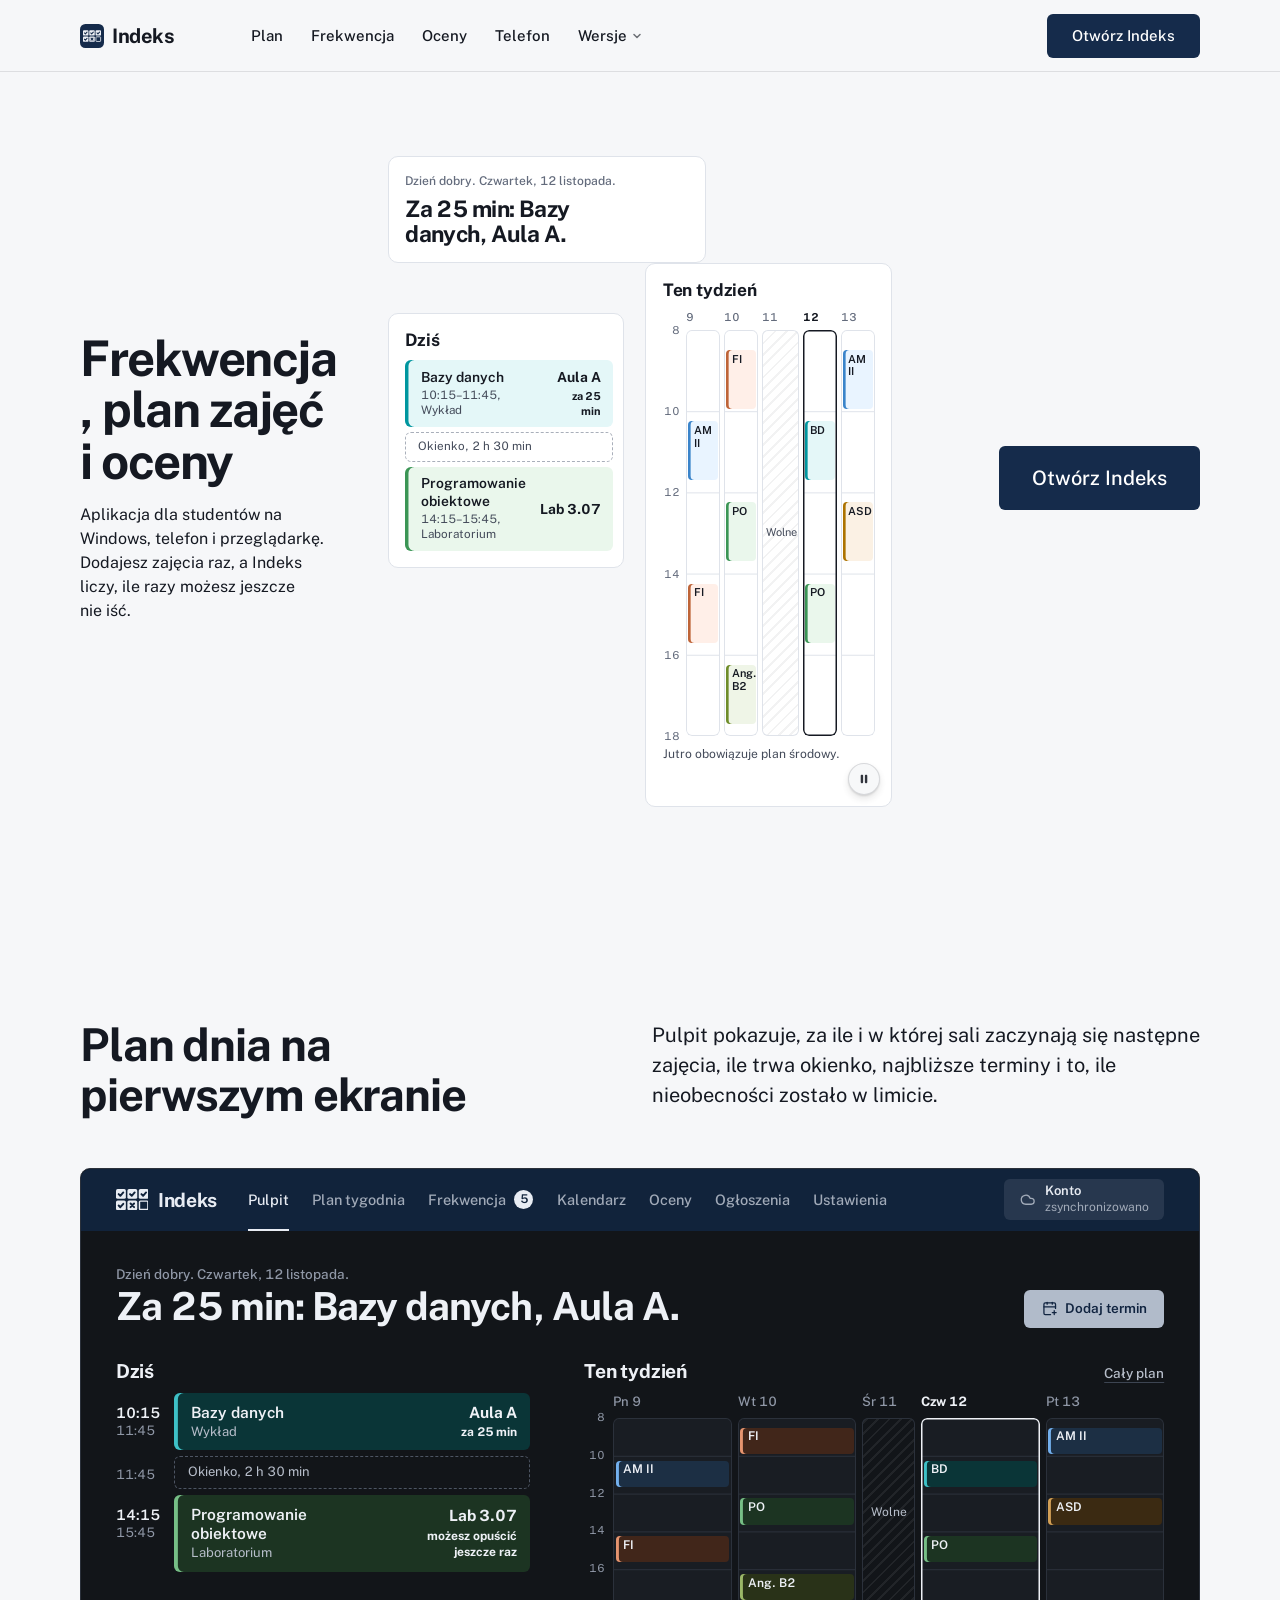
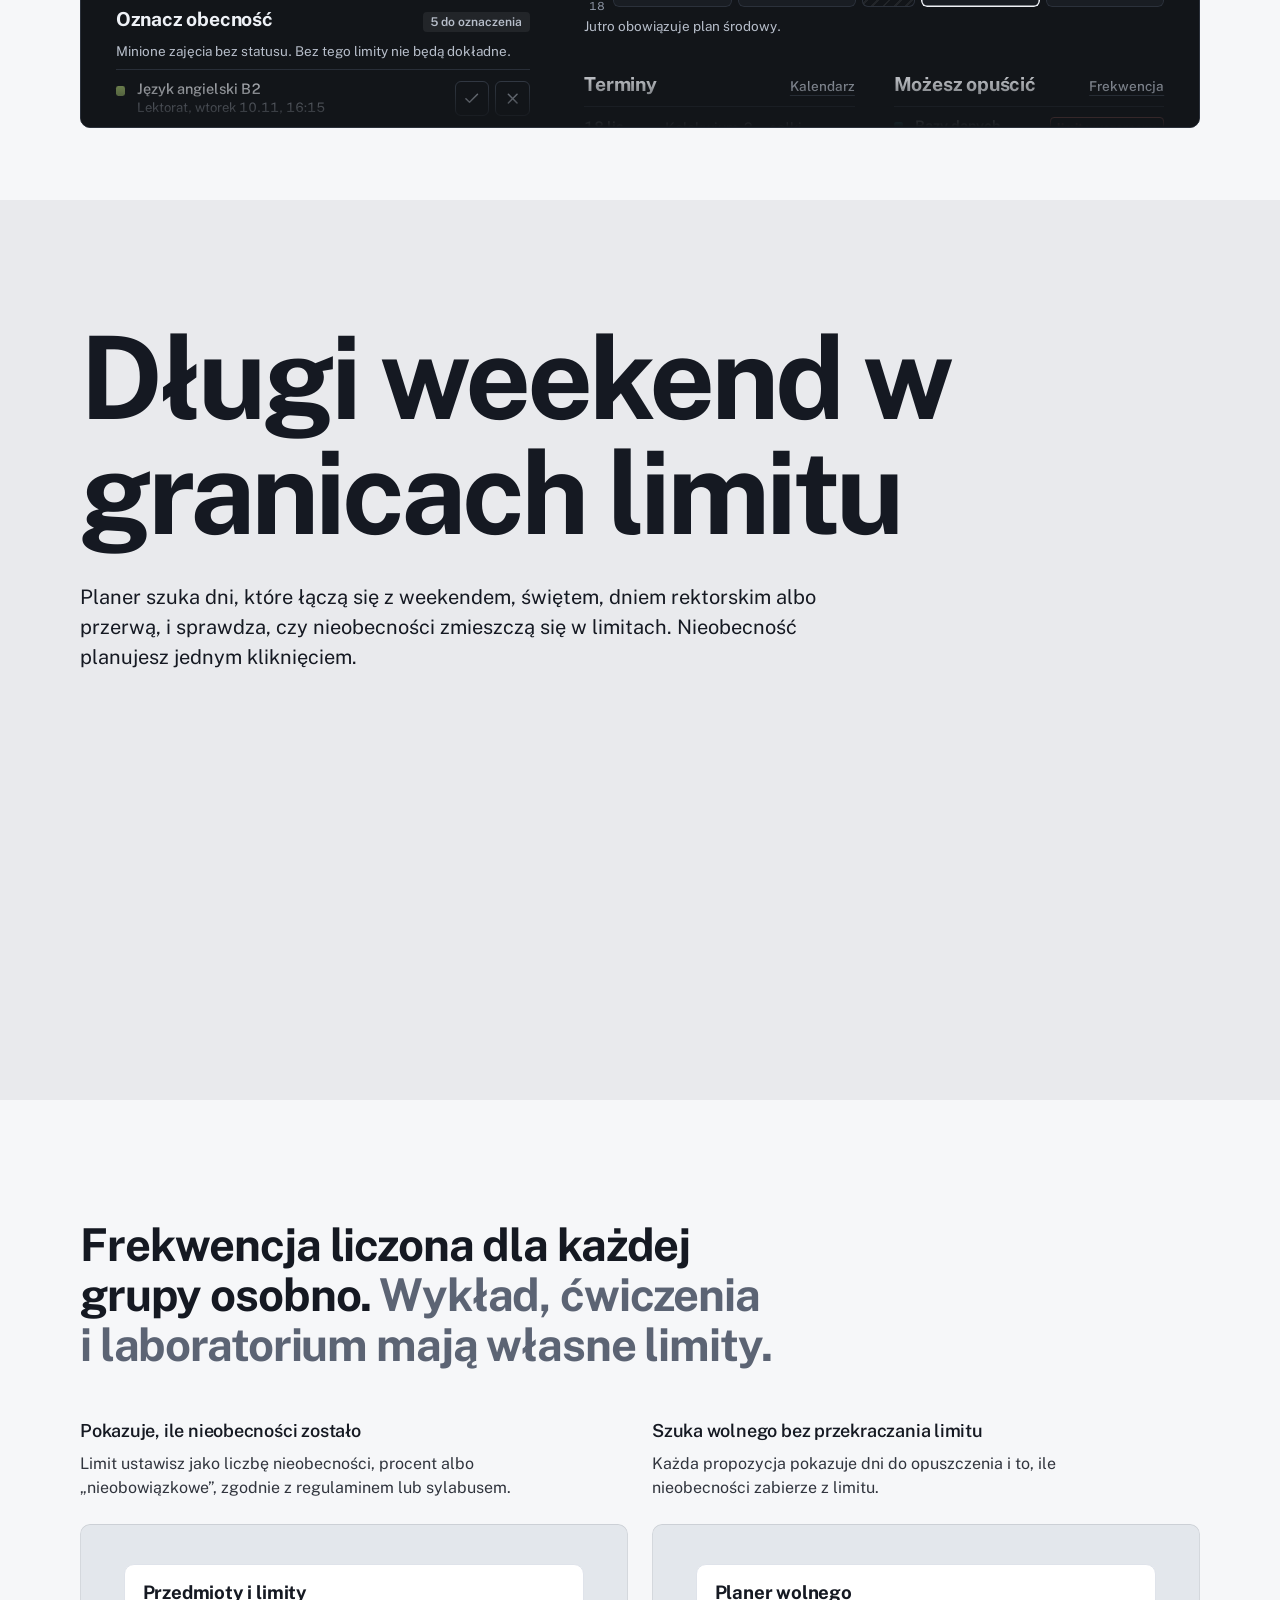
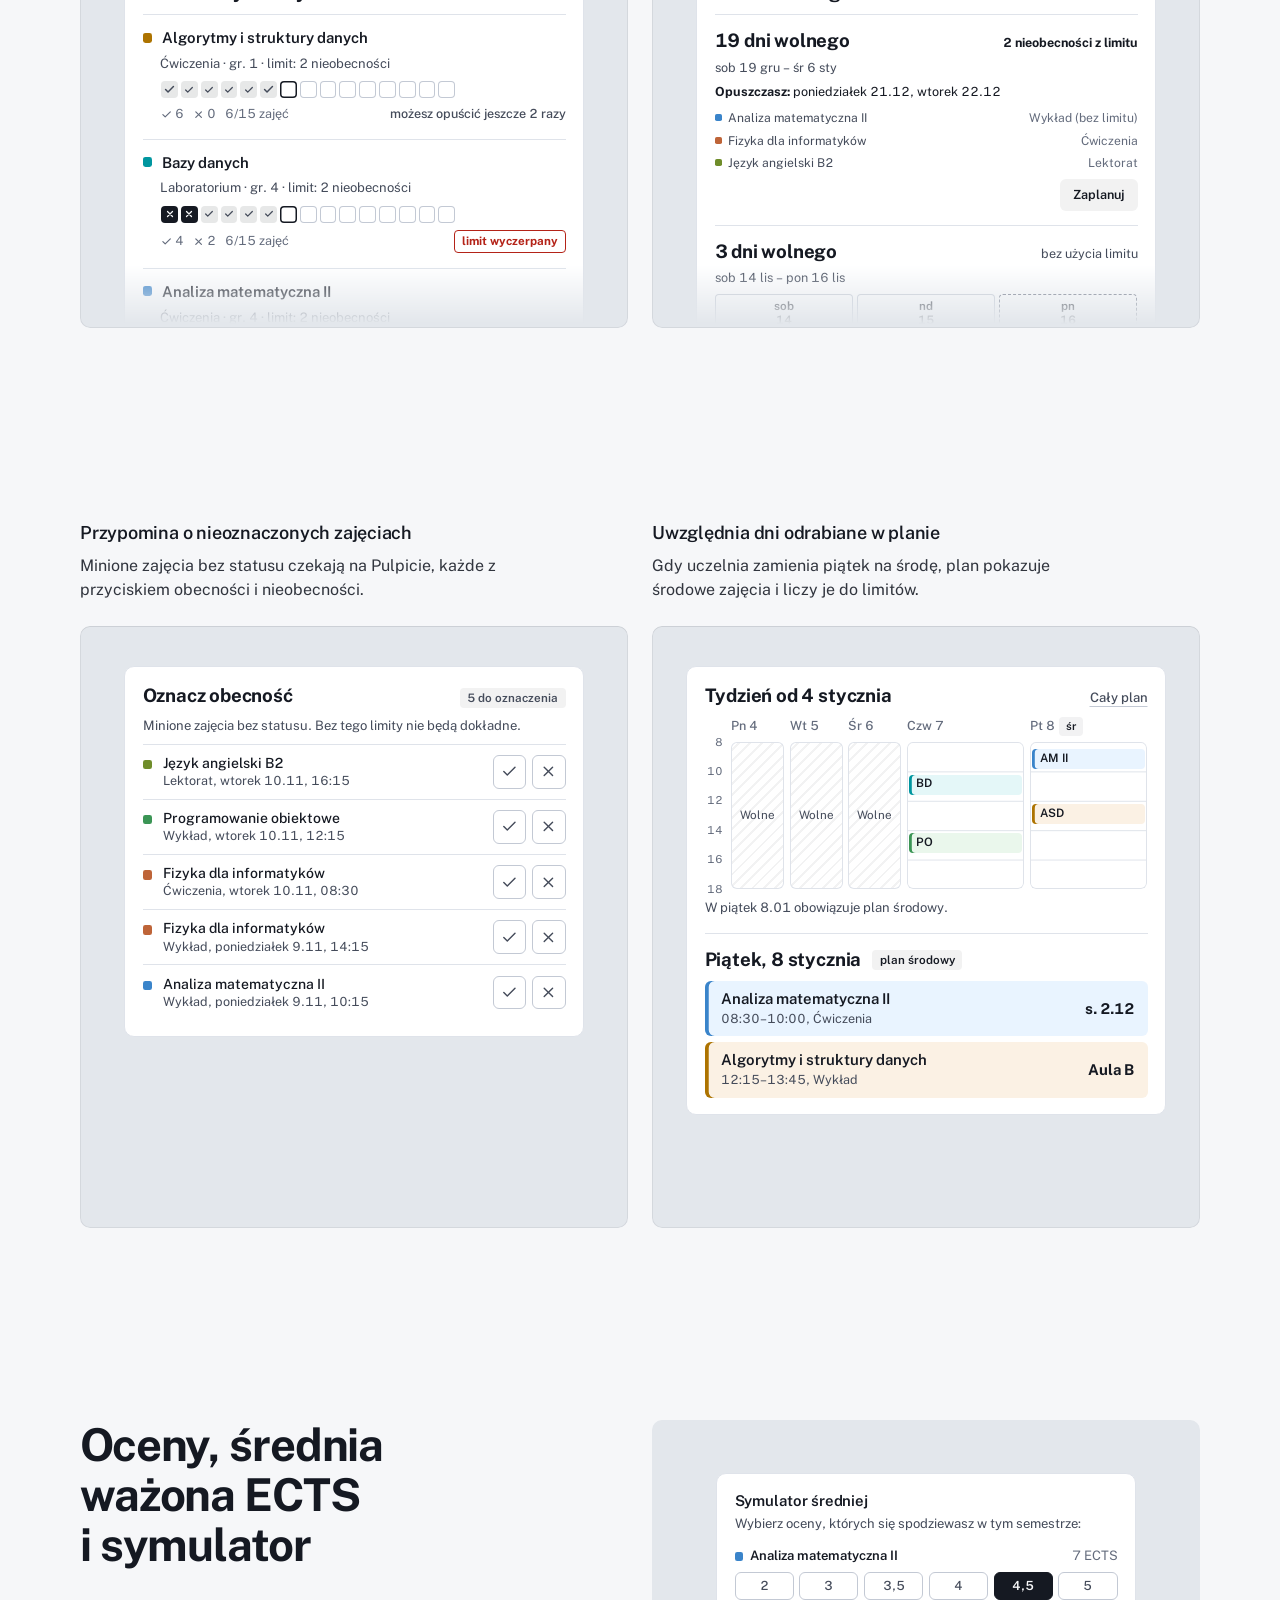
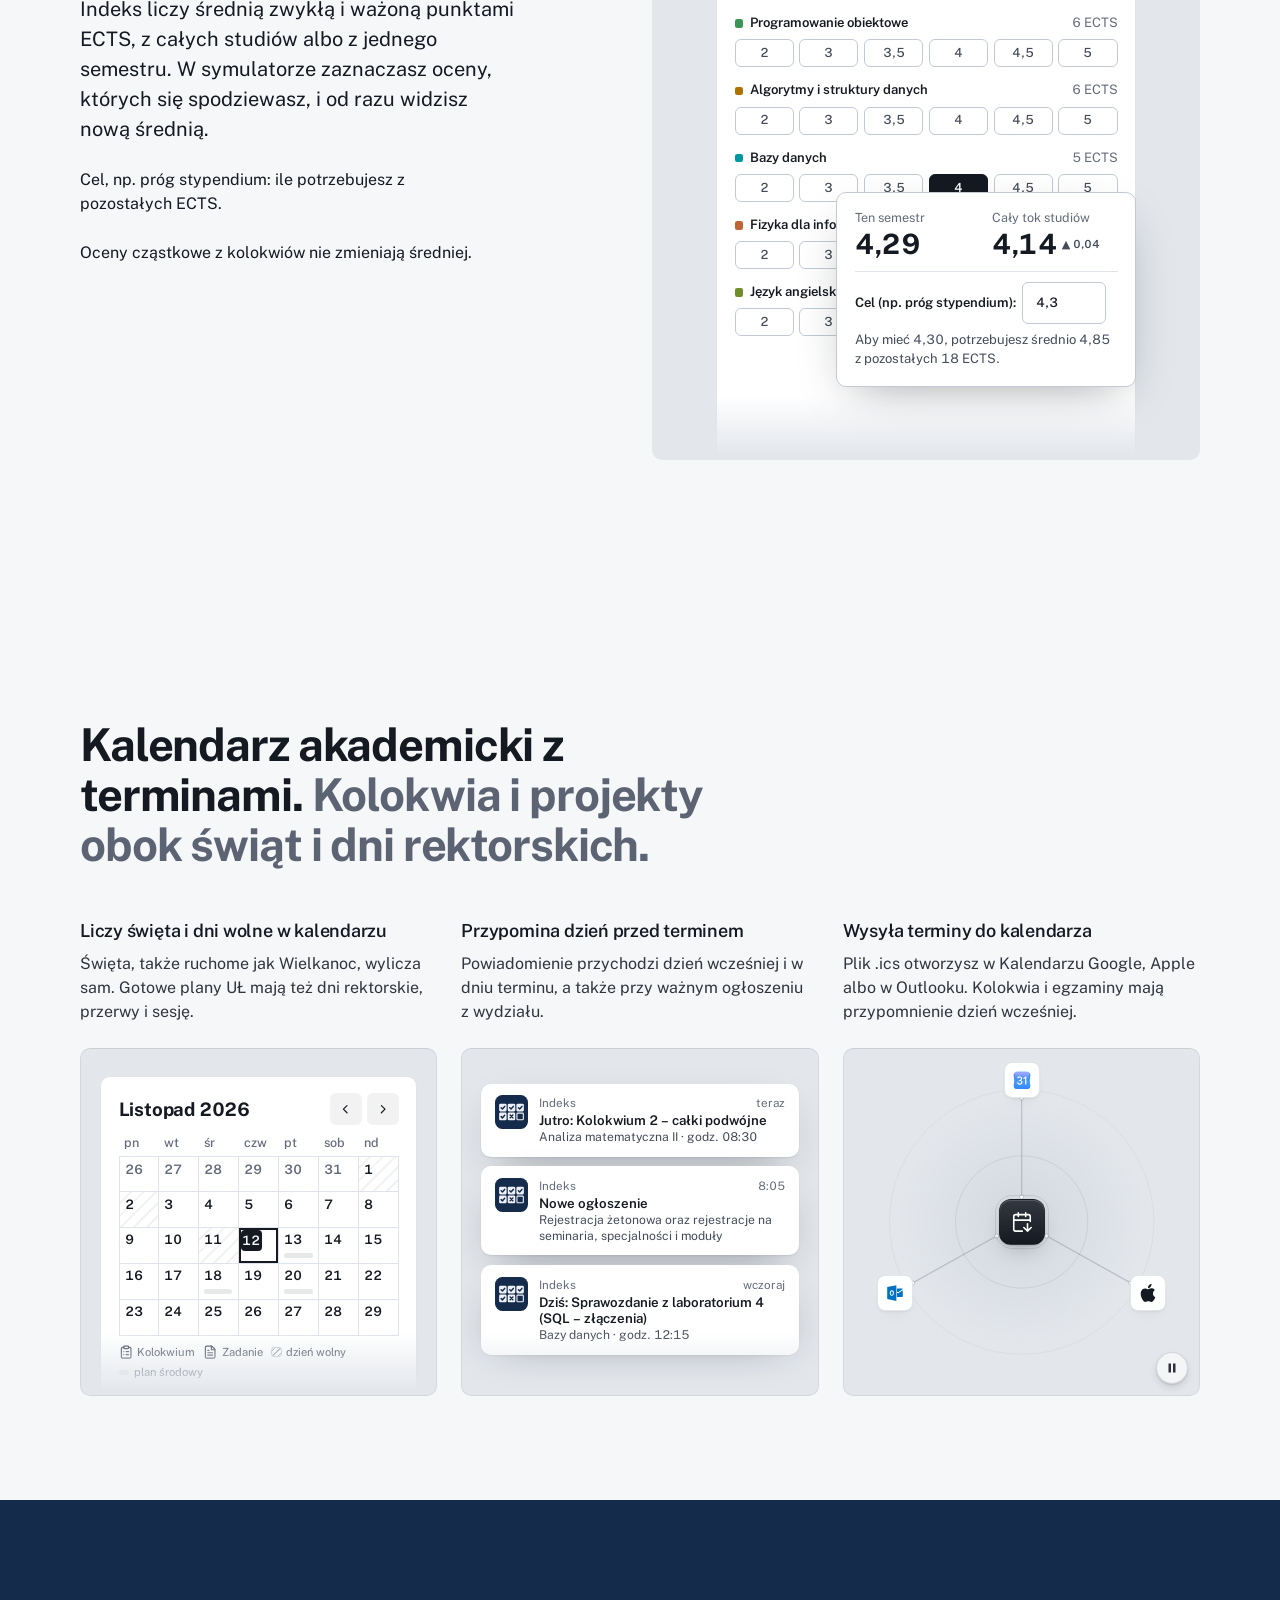
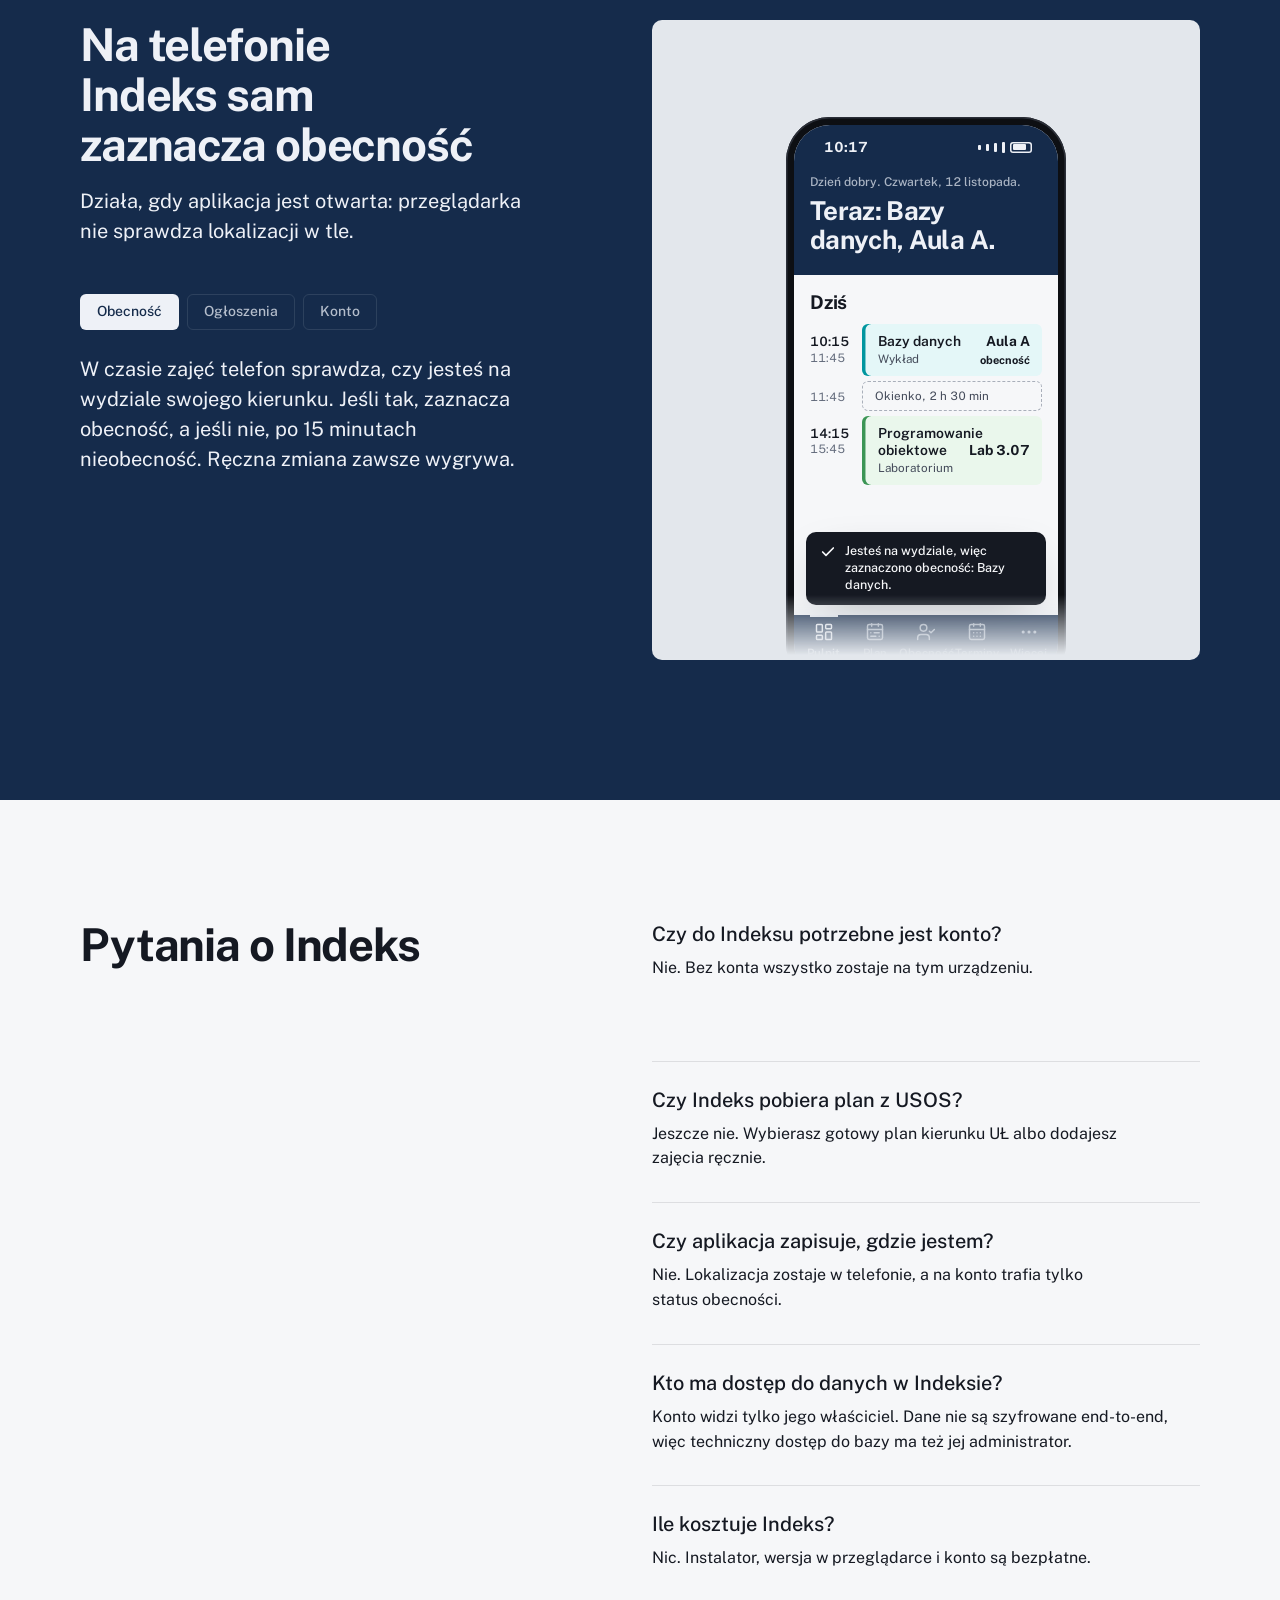
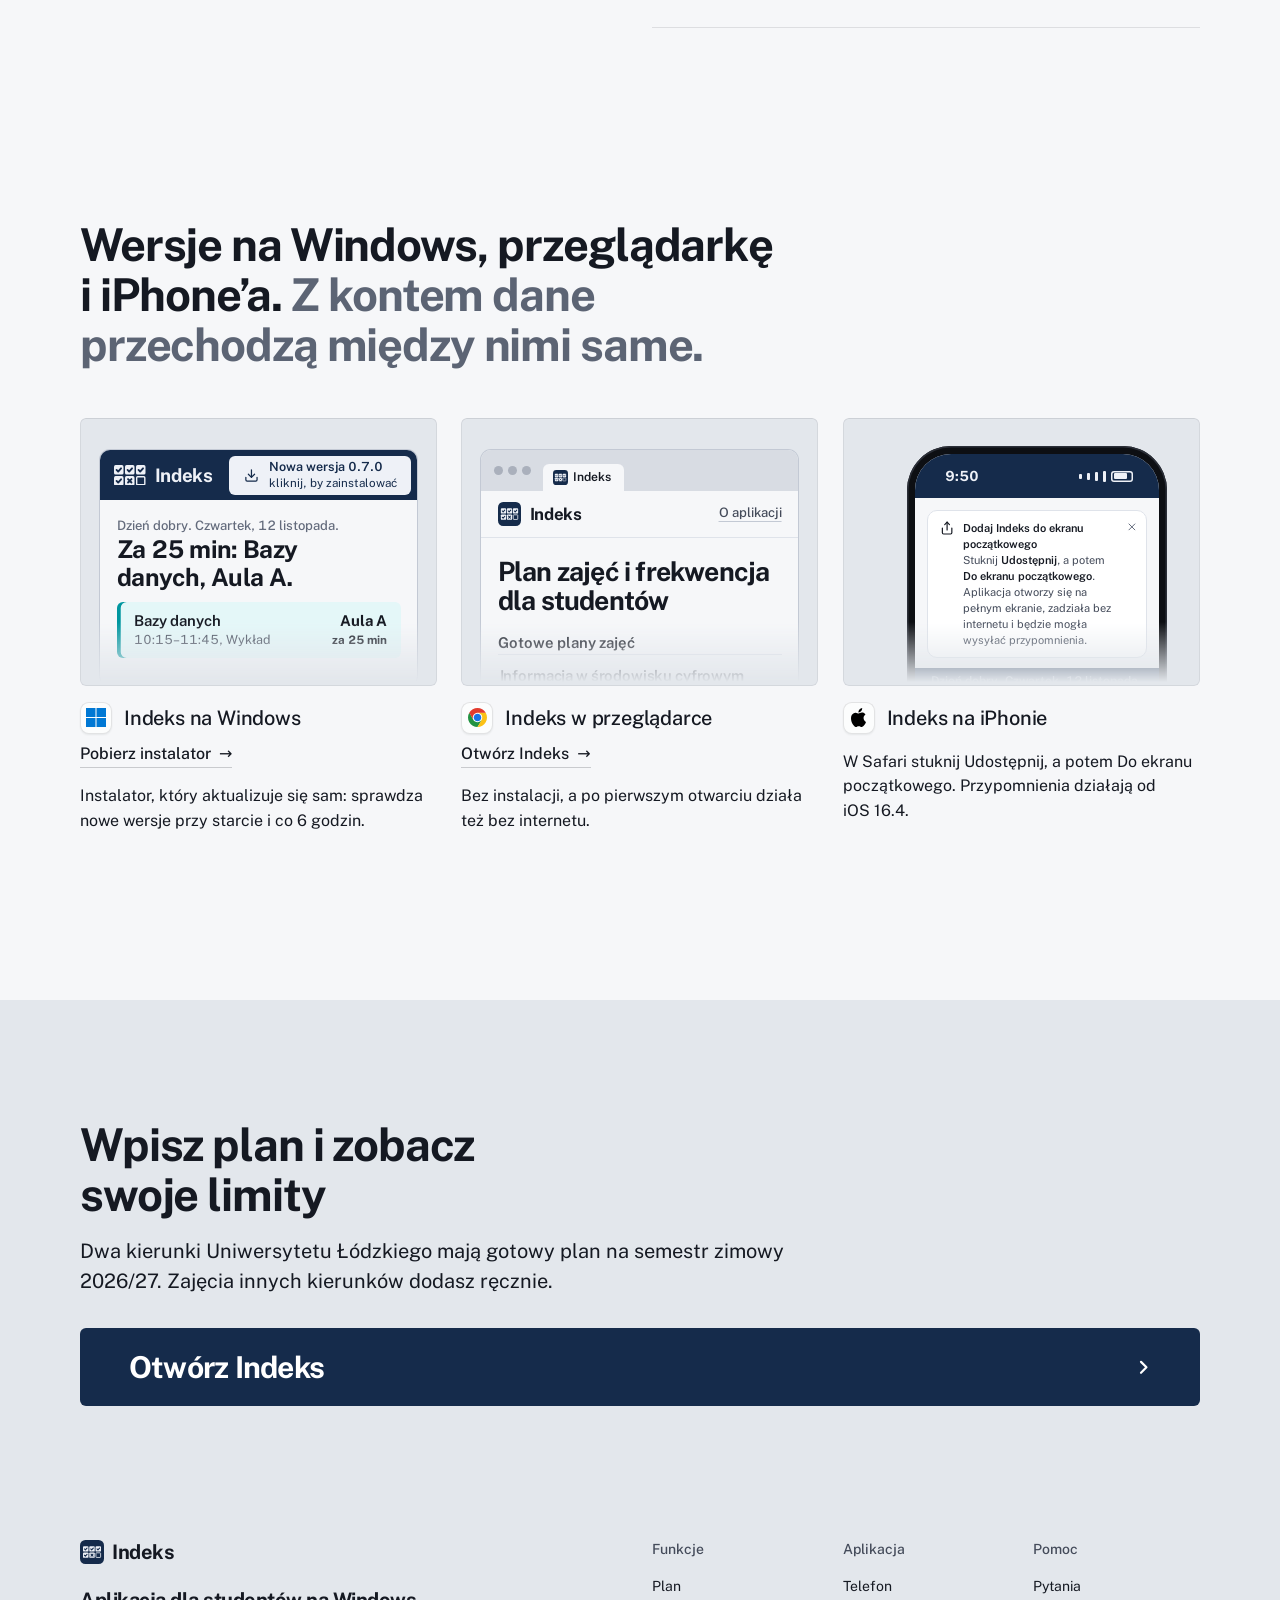
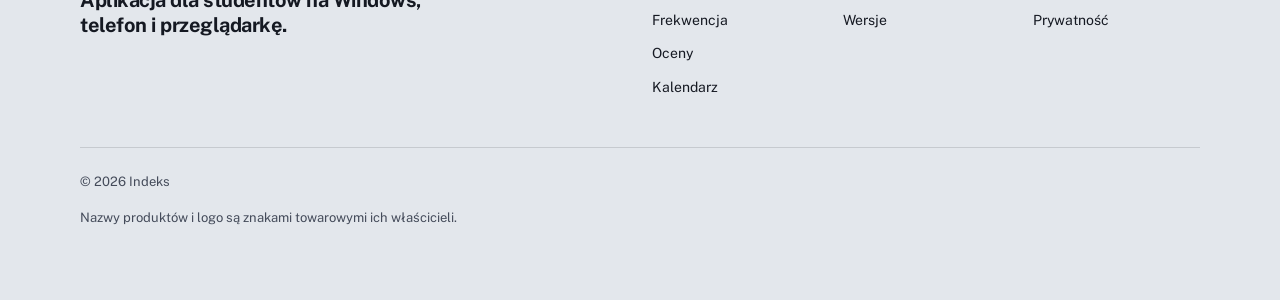
==== commit d6f09038: "Strona główna Indeksu Co-Authored-By: Claude Opus 5.5 <noreply@anthropic.com>" ====
--- a/strona/index.html
+++ b/strona/index.html
@@ -1,997 +1,1134 @@
-<!doctype html>
-<html lang="pl" data-type="software" data-radius="round" data-ground="sand" data-buttons="tonal" data-motion>
-<head>
-<meta charset="utf-8">
-<meta name="viewport" content="width=device-width, initial-scale=1, viewport-fit=cover">
-<title>Indeks: plan zajęć, frekwencja i oceny dla studentów</title>
-<meta name="description" content="Aplikacja na Windows, telefon i przeglądarkę, która liczy limity nieobecności i średnią ważoną ECTS, a do tego szuka dni na dłuższe wolne.">
-<meta property="og:type" content="website">
-<meta property="og:url" content="https://bobotoziomal.github.io/indeks/strona/">
-<meta property="og:site_name" content="Indeks">
-<meta property="og:locale" content="pl_PL">
-<meta property="og:title" content="Indeks: plan zajęć, frekwencja i oceny dla studentów">
-<meta property="og:description" content="Liczy limity nieobecności i średnią ważoną ECTS, a do tego szuka dni na dłuższe wolne. Na Windows, telefon i przeglądarkę.">
-<meta property="og:image" content="https://bobotoziomal.github.io/indeks/strona/share.jpg">
-<meta property="og:image:width" content="1200">
-<meta property="og:image:height" content="630">
-<meta name="twitter:card" content="summary_large_image">
-<link rel="icon" href="favicon.svg" type="image/svg+xml">
-<meta name="theme-color" content="#f1f2f4">
-<link rel="canonical" href="https://bobotoziomal.github.io/indeks/strona/">
-<meta name="site-kind" content="software">
-<meta name="page-type" content="software">
-<link rel="preconnect" href="https://fonts.googleapis.com">
-<link rel="preconnect" href="https://fonts.gstatic.com" crossorigin>
-<link href="https://fonts.googleapis.com/css2?family=Bricolage+Grotesque:opsz,wdth,wght@12..96,75..100,400..700&family=Figtree:wght@400..600&family=DM+Mono:wght@400;500&display=swap" rel="stylesheet">
-<link rel="stylesheet" href="assets/system.css">
-<link rel="stylesheet" href="assets/ui/cards.css">
-<link rel="stylesheet" href="assets/motion/motion.css">
-<link rel="stylesheet" href="assets/backgrounds/backgrounds.css">
-<link rel="stylesheet" href="assets/layout/layout.css">
-<link rel="stylesheet" href="assets/icons/icon.css">
-<style>
-:root {
-  --p-bg: #f1f2f4; --p-surface: #e4e5e8; --p-ink: #14161c; --p-muted: #5e6065;
-  --p-accent: #2340e8; --p-accent-ink: #f1f2f4; --p-action: #2340e8; --p-action-ink: #f1f2f4;
-  --p-inv-bg: #14161c; --p-inv-surface: #202228; --p-inv-ink: #f1f2f4; --p-inv-muted: #94969a;
-  --p-inv-accent: #f1f2f4; --p-inv-accent-ink: #14161c; --p-inv-action: #f1f2f4; --p-inv-action-ink: #14161c;
-  --font-display: "Bricolage Grotesque", system-ui, sans-serif;
-  --font-text: "Figtree", system-ui, sans-serif;
-  --font-mono: "DM Mono", ui-monospace, "SFMono-Regular", Menlo, Consolas, monospace;
-  --display-weight: 400;
-  --display-tracking: -0.03em;
-  --display-tracking-xl: -0.04em;
-  --display-stretch: 96%;
-}
-</style>
-<link rel="stylesheet" href="assets/ui/base.css">
-<link rel="stylesheet" href="assets/diagrams/diagram.css">
-<script>document.documentElement.classList.add('m-enter');setTimeout(()=>document.documentElement.classList.add('m-enter-done'),700)</script>
-<script src="assets/backgrounds/backgrounds.js"></script>
-<script>document.documentElement.classList.add('mo-js');setTimeout(()=>document.documentElement.classList.add('mo-safe'),2500)</script>
-<link rel="modulepreload" href="assets/moments/moments.js">
-<link rel="modulepreload" href="assets/moments/lib.js">
-<link rel="modulepreload" href="assets/moments/liquid-type/moment.js">
-<link rel="modulepreload" href="assets/moments/line-carries-colour/moment.js">
-<style>
-/* Page CSS: only inside the visuals (Indeks's own screens, drawn as live HTML with the app's tokens from
-   src/styles.css), one --p-h per card group, the phone, and the collage's container. */
-
-/* ---------------------------------------------------------------- the app's own UI */
-.ix {
-  --ix-bg: #f1f2f4; --ix-surface: #ffffff; --ix-surface-2: #ebedf1; --ix-surface-3: #dcdfe5;
-  --ix-border: #d3d6dd; --ix-border-strong: #a9aeba; --ix-hatch: #a9aeba;
-  --ix-text: #14161c; --ix-text-2: #4a4f5c; --ix-text-3: #626876;
-  --ix-success: #0e7a4e; --ix-warn: #a15c00; --ix-danger: #c4262e; --ix-info: #1d5fd1;
-  --ix-accent: #2340e8; --ix-accent-text: color-mix(in oklab, #2340e8 85%, black); --ix-accent-soft: color-mix(in oklab, #2340e8 12%, transparent);
-  --ix-on: #14161c;
-  --am: #f2706b; --po: #4f8dff; --aisd: #22c3d6; --bd: #2fc58b; --fiz: #f5b14a; --ang: #9bd25a;
-  --kol: #f59e0b; --zad: #3b82f6;
-  color: var(--ix-text); font-family: "Bricolage Grotesque", system-ui, sans-serif; font-optical-sizing: auto;
-  font-stretch: 100%; line-height: 1.35; letter-spacing: 0; text-align: left;
-}
-.ix--dark {
-  --ix-bg: #111318; --ix-surface: #1c1f27; --ix-surface-2: #262a33; --ix-surface-3: #323743;
-  --ix-border: #2d313b; --ix-border-strong: #454a58; --ix-hatch: #565c6b;
-  --ix-text: #f3f4f6; --ix-text-2: #b2b8c5; --ix-text-3: #8f96a6;
-  --ix-success: #4ade97; --ix-warn: #fbbf24; --ix-danger: #ff8a80;
-  --ix-accent-soft: color-mix(in oklab, #2340e8 24%, transparent);
-}
-.ix p { margin: 0; }
-.ix-i { width: 1em; height: 1em; flex: none; fill: none; stroke: currentColor; stroke-width: 2; stroke-linecap: round; stroke-linejoin: round; }
-.ix-card { background: var(--ix-surface); border-radius: 1.15em; padding: 1em 1.1em; }
-.ix-h { display: flex; align-items: center; gap: .5em; font-weight: 700; font-size: 1.12em; letter-spacing: -0.015em; line-height: 1.2; }
-.ix-h .ix-i { color: var(--ix-text-3); }
-.ix-h2 { font-weight: 700; font-size: 1.45em; letter-spacing: -0.02em; line-height: 1.2; }
-.ix-sub { font-size: .86em; color: var(--ix-text-2); }
-.ix-faint { color: var(--ix-text-3); }
-.ix-head { display: flex; align-items: center; justify-content: space-between; gap: .75em; }
-.ix-link { font-size: .9em; font-weight: 600; color: var(--ix-text-2); text-decoration: underline; text-underline-offset: 3px; white-space: nowrap; }
-.ix-hello { font-size: .95em; font-weight: 500; color: var(--ix-text-2); }
-.ix-title { font-weight: 700; font-size: 1.7em; line-height: 1.06; letter-spacing: -0.03em; text-wrap: balance; }
-.ix-stack { display: grid; gap: .55em; }
-
-/* the day: solid course-coloured blocks with dark text, in both themes */
-.ix-block { position: relative; display: flex; flex-direction: column; justify-content: space-between; gap: .45em; min-height: var(--bh, 5.4em); padding: .8em 1.05em; border-radius: 1.2em; background: var(--c); color: var(--ix-on); }
-.ix-block__top { display: flex; flex-wrap: wrap; justify-content: space-between; gap: .1em .9em; font-size: 1.18em; font-weight: 650; line-height: 1.2; letter-spacing: -0.01em; }
-.ix-block__top > :first-child { min-width: 0; }
-.ix-block__top > :last-child { flex: none; }
-.ix-block__meta { display: flex; flex-wrap: wrap; justify-content: space-between; align-items: center; gap: .25em .6em; font-size: .88em; }
-.ix-chip { display: inline-flex; align-items: center; padding: .2em .75em; border-radius: 999px; background: var(--ix-on); color: #ffffff; font-size: .86em; font-weight: 600; white-space: nowrap; }
-.ix-gap { display: flex; align-items: center; min-height: var(--gh, 3.3em); padding: 0 1.05em; border: 2px dashed var(--ix-hatch); border-radius: 1.2em; font-weight: 600; font-size: .95em; color: var(--ix-text-2); }
-.ix-status { position: absolute; top: .6em; right: .6em; display: grid; place-items: center; width: 1.55em; height: 1.55em; border-radius: .5em; background: var(--ix-on); color: #ffffff; }
-.ix-status .ix-i { width: .95em; height: .95em; stroke-width: 3; }
-.ix-block:has(.ix-status) .ix-block__top { padding-right: 1.9em; }
-
-/* the week in miniature */
-.ix-week { display: grid; grid-template-columns: repeat(5, minmax(0, 1fr)); gap: .5em; }
-.ix-day { display: flex; flex-direction: column; gap: .4em; min-width: 0; }
-.ix-day__label { display: flex; align-items: center; gap: .35em; font-size: .9em; font-weight: 600; color: var(--ix-text-2); white-space: nowrap; overflow: hidden; }
-.ix-day.is-today .ix-day__label { color: var(--ix-text); font-weight: 700; }
-.ix-day__col { position: relative; height: var(--wh, 11em); padding: .45em; border-radius: .9em; background: var(--ix-surface); }
-.ix-day.is-today .ix-day__col { box-shadow: inset 0 0 0 2px var(--ix-text); }
-.ix-day.is-off .ix-day__col { display: grid; place-items: center; padding: .4em; background: transparent; border: 2px dashed var(--ix-hatch); text-align: center; font-size: max(11px, .78em); line-height: 1.25; color: var(--ix-text-2); }
-.ix-track { position: relative; height: 100%; }
-.ix-mb { position: absolute; left: 0; right: 0; top: var(--t); height: calc(var(--h) - 2px); display: flex; align-items: center; padding: 0 .45em; border-radius: .5em; background: var(--c); color: var(--ix-on); font-size: .74em; font-weight: 600; line-height: 1.1; overflow: hidden; white-space: nowrap; }
-.ix-mb > span { overflow: hidden; text-overflow: ellipsis; }
-.ix-note { font-weight: 500; }
-.ix-plan { font-size: max(11px, .78em); font-weight: 650; padding: .05em .5em; border-radius: 999px; color: var(--ix-accent-text); background: var(--ix-accent-soft); }
-
-/* badges, buttons, lists */
-.ix-badge { display: inline-flex; align-items: center; gap: .3em; padding: .15em .7em; border-radius: 999px; font-size: max(11px, .8em); font-weight: 650; white-space: nowrap; background: var(--ix-surface-2); color: var(--ix-text-2); }
-.ix-badge--ok { color: var(--ix-success); background: color-mix(in oklab, var(--ix-success) 14%, transparent); }
-.ix-badge--warn { color: var(--ix-warn); background: color-mix(in oklab, var(--ix-warn) 14%, transparent); }
-.ix-badge--bad { color: var(--ix-danger); background: color-mix(in oklab, var(--ix-danger) 14%, transparent); }
-.ix-badge--accent { color: var(--ix-accent-text); background: var(--ix-accent-soft); }
-.ix-dot { flex: none; width: .72em; height: .72em; border-radius: .26em; background: var(--c); }
-.ix-btn { display: inline-flex; align-items: center; justify-content: center; gap: .4em; height: 2.4em; padding: 0 1.05em; border-radius: 999px; border: 1.5px solid var(--ix-border-strong); font-size: .88em; font-weight: 600; white-space: nowrap; color: var(--ix-text); }
-.ix-btn--primary { background: var(--ix-text); border-color: var(--ix-text); color: var(--ix-bg); }
-.ix-btn--sm { height: 2.15em; padding: 0 .85em; font-size: .82em; }
-.ix-btn--icon { width: 2.3em; padding: 0; }
-.ix-list { display: grid; }
-.ix-list > * { display: flex; align-items: center; justify-content: space-between; gap: .75em; padding: .6em 0; border-top: 1px solid var(--ix-border); min-width: 0; }
-.ix-list .ix-name { min-width: 0; overflow: hidden; text-overflow: ellipsis; white-space: nowrap; }
-.ix-term { display: grid !important; grid-template-columns: 3.7em minmax(0, 1fr); gap: .6em !important; align-items: start !important; }
-.ix-term > b { font-size: 1.04em; font-weight: 700; letter-spacing: -0.01em; }
-.ix-pips { display: inline-flex; align-items: center; gap: .25em; flex: none; }
-.ix-pip { width: 1em; height: 1em; border-radius: .32em; background: var(--c); }
-.ix-pip.is-used { background: transparent; box-shadow: inset 0 0 0 2px var(--ix-hatch); }
-.ix-left { min-width: 3.2em; margin-left: .35em; text-align: right; font-weight: 700; white-space: nowrap; }
-.ix-left.is-over { color: var(--ix-danger); }
-
-/* frekwencja */
-.ix-limits { display: grid; gap: .5em; }
-.ix-limit { display: grid; gap: .45em; padding: .75em .9em; border-radius: .95em; background: var(--ix-surface-2); }
-.ix-limit__top { display: flex; align-items: center; gap: .6em; min-width: 0; }
-.ix-limit__top > div { flex: 1; min-width: 0; }
-.ix-limit__name { font-weight: 650; }
-.ix-limit__meta { font-size: max(11px, .8em); color: var(--ix-text-2); }
-.ix-bar { height: .5em; border-radius: 99px; background: var(--ix-surface-3); overflow: hidden; }
-.ix-bar > i { display: block; width: var(--w); height: 100%; border-radius: inherit; background: var(--c); }
-.ix-counts { display: flex; justify-content: space-between; font-size: max(11px, .78em); color: var(--ix-text-2); }
-.ix-sugg { display: flex; flex-direction: column; gap: .7em; }
-.ix-sugg__title { font-size: 1.45em; font-weight: 700; letter-spacing: -0.02em; line-height: 1.1; }
-.ix-days { display: flex; gap: .3em; }
-.ix-days > span { flex: 1; min-width: 0; padding: .4em 0; border-radius: .55em; text-align: center; font-size: max(11px, .76em); font-weight: 650; line-height: 1.2; color: var(--ix-success); background: color-mix(in oklab, var(--ix-success) 15%, transparent); }
-.ix-days > span.is-skip { color: var(--ix-warn); background: color-mix(in oklab, var(--ix-warn) 15%, transparent); outline: 1px dashed color-mix(in oklab, var(--ix-warn) 60%, transparent); }
-.ix-crow { display: flex; align-items: center; gap: .55em; font-size: max(11px, .82em); color: var(--ix-text-2); min-width: 0; }
-.ix-crow > span:nth-child(2) { flex: 1; min-width: 0; overflow: hidden; text-overflow: ellipsis; white-space: nowrap; }
-.ix-crow > span:last-child { flex: none; color: var(--ix-text-3); }
-.ix-crow .ix-dot { width: .6em; height: .6em; border-radius: 50%; }
-.ix-foot { display: flex; align-items: center; justify-content: space-between; gap: .6em; }
-.ix-mark { display: grid; gap: .5em; padding: .65em 0; border-top: 1px solid var(--ix-border); }
-.ix-mark__who { display: flex; align-items: center; gap: .6em; min-width: 0; }
-.ix-mark__who > div { min-width: 0; }
-.ix-mark__btns { display: flex; gap: .4em; }
-
-/* oceny */
-.ix-sim__row { display: grid; gap: .45em; padding: .5em 0; }
-.ix-sim__name { display: flex; align-items: center; gap: .55em; font-size: .9em; min-width: 0; }
-.ix-sim__name b { flex: 1; min-width: 0; font-weight: 650; overflow: hidden; text-overflow: ellipsis; white-space: nowrap; }
-.ix-grades { display: flex; flex-wrap: wrap; gap: .35em; }
-.ix-grades > span { display: inline-grid; place-items: center; min-width: 2.7em; height: 2.05em; padding: 0 .65em; border-radius: 99px; border: 1.5px solid var(--ix-border); font-size: .84em; font-weight: 600; color: var(--ix-text-2); }
-.ix-grades > span.is-on { background: var(--ix-text); border-color: var(--ix-text); color: var(--ix-bg); }
-.ix-stats2 { display: grid; grid-template-columns: 1fr 1fr; gap: .8em; }
-.ix-stat__label { font-size: max(11px, .8em); font-weight: 550; color: var(--ix-text-3); }
-.ix-stat__value { font-size: 1.85em; font-weight: 700; letter-spacing: -0.03em; line-height: 1.1; font-variant-numeric: tabular-nums; }
-.ix-stat__value.is-accent { color: var(--ix-accent-text); }
-.ix-up { margin-left: .3em; font-size: .46em; font-weight: 650; letter-spacing: 0; color: var(--ix-success); vertical-align: .35em; }
-.ix-target { display: flex; align-items: center; gap: .55em; font-size: .86em; font-weight: 650; }
-.ix-input { display: inline-flex; align-items: center; height: 2.2em; padding: 0 .8em; border-radius: .7em; border: 1.5px solid var(--ix-border-strong); font-weight: 500; min-width: 4.5em; }
-
-/* kalendarz */
-.ix-month { display: grid; grid-template-columns: repeat(7, minmax(0, 1fr)); gap: .28em; }
-.ix-wd { padding: 0 .25em .15em; font-size: max(11px, .74em); font-weight: 600; color: var(--ix-text-2); }
-.ix-cell { display: flex; flex-direction: column; justify-content: space-between; gap: .2em; min-height: 2.7em; padding: .3em .35em; border-radius: .65em; border: 1.5px solid var(--ix-border); font-size: max(11px, .8em); font-weight: 700; line-height: 1; }
-.ix-cell.is-other { opacity: .62; }
-.ix-cell.is-off { background: color-mix(in oklab, var(--ix-success) 10%, transparent); }
-.ix-cell.is-today { border-color: var(--ix-text); box-shadow: 0 0 0 1px var(--ix-text); }
-.ix-cell > i { display: block; height: .32em; border-radius: 99px; background: var(--k); }
-.ix-legend { display: flex; flex-wrap: wrap; gap: .35em .9em; font-size: max(11px, .76em); color: var(--ix-text-2); }
-.ix-legend > span { display: inline-flex; align-items: center; gap: .35em; }
-.ix-legend > span::before { content: ""; width: .55em; height: .55em; border-radius: 50%; background: var(--k); }
-.ix-notif { display: grid; grid-template-columns: auto minmax(0, 1fr); gap: .75em; align-items: start; padding: .85em .95em; border-radius: 1.15em; background: #ffffff; color: #14161c; box-shadow: 0 1px 2px rgb(20 22 28 / .1), 0 14px 30px -14px rgb(20 22 28 / .35); }
-.ix-notif > img { width: 2.4em; height: 2.4em; border-radius: .6em; }
-.ix-notif__app { display: flex; justify-content: space-between; gap: .5em; font-size: max(11px, .78em); color: #626876; }
-.ix-notif__title { margin-top: .15em; font-weight: 650; font-size: .95em; line-height: 1.25; }
-.ix-notif__body { margin-top: .15em; font-size: .86em; line-height: 1.3; color: #4a4f5c; }
-
-/* windows: the desktop app (dark Pulpit), a light window, a browser, a phone */
-/* the desktop app in its frame: the window runs on past the frame's foot, which cuts it under a fade */
-.frame.ixw-frame { display: block; padding: 0; margin-top: var(--s-7); border: 0; border-radius: 20px; background: #111318; box-shadow: 0 0 0 1px rgb(20 22 28 / .7), 0 48px 90px -48px rgb(20 22 28 / .6); min-height: 0; }
-.frame.ixw-frame::after { content: ""; position: absolute; inset: auto 0 0 0; z-index: 2; height: 72px; background: linear-gradient(transparent, #111318); pointer-events: none; }
-.ixw { position: relative; display: flex; flex-direction: column; padding-bottom: 96px; background: var(--ix-bg); font-size: 14.5px; }
-.ixw .ix-mb { font-size: 12px; padding: 0 5px; }
-.ixw .ix-mb > span { display: none; }
-@media (min-width: 1400px) { .ixw .ix-mb > span { display: inline; } }
-.ix-off-short { display: none; }
-@media (max-width: 1279px) { .ix-off-full { display: none; } .ix-off-short { display: inline; } }
-.ixw__top { display: flex; align-items: center; gap: 22px; padding: 14px 28px; }
-.ixw__brand { display: inline-flex; align-items: center; gap: 10px; font-size: 21px; font-weight: 700; letter-spacing: -0.02em; flex: none; }
-.ixw__brand img { width: 30px; height: 30px; border-radius: 7px; }
-.ixw__nav { display: flex; gap: 2px; flex: 1; min-width: 0; overflow: hidden; }
-.ixw__nav > span { display: inline-flex; align-items: center; gap: 7px; height: 38px; padding: 0 13px; border-radius: 999px; font-size: 14.5px; font-weight: 500; color: var(--ix-text-2); white-space: nowrap; }
-.ixw__nav > span.is-on { background: var(--ix-text); color: var(--ix-bg); font-weight: 600; }
-.ixw__nav i { min-width: 19px; padding: 0 6px; border-radius: 99px; font-style: normal; font-size: 11.5px; font-weight: 700; line-height: 19px; text-align: center; color: var(--ix-danger); background: color-mix(in oklab, var(--ix-danger) 16%, transparent); }
-.ixw__acct { display: flex; align-items: center; gap: 9px; height: 40px; padding: 5px 15px; border-radius: 20px; background: var(--ix-surface); font-size: 12px; line-height: 1.3; color: var(--ix-text-2); flex: none; }
-.ixw__acct strong { display: block; font-size: 12.5px; font-weight: 600; color: var(--ix-text); }
-.ixw__acct .ix-i { width: 16px; height: 16px; }
-.ixw__hero { display: flex; align-items: flex-end; justify-content: space-between; gap: 24px; padding: 6px 36px 0; }
-.ixw__hero .ix-title { font-size: 40px; margin-top: 4px; }
-.ixw__cols { display: grid; grid-template-columns: minmax(0, 1fr) minmax(0, 1.3fr); gap: 0 44px; padding: 22px 36px 0; flex: 1; min-height: 0; }
-.ixw__day { display: grid; align-content: start; gap: 8px; }
-.ixw__row { display: grid; grid-template-columns: 52px minmax(0, 1fr); gap: 12px; }
-.ixw__time { padding-top: 14px; font-size: 13px; color: var(--ix-text-2); font-variant-numeric: tabular-nums; }
-.ixw__time b { display: block; font-size: 16px; font-weight: 700; color: var(--ix-text); }
-.ixw .ix-block__top { font-size: 1.32em; }
-.ixw__side { display: grid; align-content: start; gap: 12px; }
-.ixw__pair { display: grid; grid-template-columns: 1fr 1fr; gap: 0 32px; margin-top: 16px; }
-.ixw__pair .ix-head { margin-bottom: 6px; }
-.ix-win { overflow: hidden; border-radius: 14px; background: var(--ix-bg); box-shadow: 0 0 0 1px rgb(20 22 28 / .12), 0 24px 48px -24px rgb(20 22 28 / .45); }
-.ix-win__bar { display: flex; align-items: center; gap: .6em; height: 3.3em; padding: 0 .9em; border-bottom: 1px solid var(--ix-border); background: var(--ix-bg); }
-.ix-win__bar img { width: 1.6em; height: 1.6em; border-radius: .4em; }
-.ix-win__bar b { font-size: 1.1em; font-weight: 700; letter-spacing: -0.02em; }
-.ix-win__body { display: grid; gap: .7em; padding: 1em 1.1em 2em; }
-.ix-pill { display: inline-flex; align-items: center; height: 2.15em; padding: 0 .85em; border-radius: 999px; font-size: .9em; font-weight: 500; color: var(--ix-text-2); white-space: nowrap; }
-.ix-pill.is-on { background: var(--ix-text); color: var(--ix-bg); font-weight: 600; }
-.ix-update { display: flex; align-items: center; gap: .55em; margin-left: auto; padding: .4em .95em; border-radius: 1.3em; background: var(--ix-accent); color: #ffffff; font-size: .8em; line-height: 1.25; white-space: nowrap; }
-.ix-update strong { display: block; font-size: 1.04em; font-weight: 600; }
-.ix-update .ix-i { width: 1.25em; height: 1.25em; }
-.ix-tabs { display: flex; align-items: center; gap: .9em; height: 2.9em; padding: 0 .9em; background: var(--ix-surface-2); }
-.ix-dots { display: flex; gap: .35em; } .ix-dots i { width: .65em; height: .65em; border-radius: 50%; background: var(--ix-border-strong); }
-.ix-tab { display: inline-flex; align-items: center; gap: .45em; align-self: end; height: 2.2em; padding: 0 1.1em 0 .8em; border-radius: .7em .7em 0 0; background: var(--ix-bg); font-size: .86em; font-weight: 600; }
-.ix-tab img { width: 1.2em; height: 1.2em; border-radius: .3em; }
-.ix-welcome { display: grid; justify-items: center; gap: .6em; padding: 1.4em 1.2em 2em; text-align: center; }
-.ix-welcome > img { width: 3em; height: 3em; border-radius: .7em; }
-.ix-welcome__h { font-size: 1.75em; font-weight: 700; line-height: 1.05; letter-spacing: -0.03em; }
-.ix-welcome__h span { color: var(--ix-accent-text); }
-.ix-options { display: grid; grid-template-columns: 1fr 1fr; gap: .6em; width: 100%; margin-top: .4em; text-align: left; }
-.ix-option { display: grid; gap: .3em; padding: .85em; border-radius: 1em; background: var(--ix-surface); }
-.ix-option b { font-size: .92em; font-weight: 650; line-height: 1.2; }
-.ix-option .ix-sub { font-size: .76em; line-height: 1.3; }
-.ix-phone { width: 280px; height: 570px; padding: 8px; border-radius: 44px; background: #0d0f13; box-shadow: inset 0 0 0 1.5px #2b2f38, 0 40px 70px -30px rgb(0 0 0 / .55); margin-inline: auto; }
-.ix-phone__screen { position: relative; height: 100%; overflow: hidden; border-radius: 36px; background: var(--ix-bg); font-size: 13px; }
-.ix-phone__status { display: flex; align-items: center; justify-content: space-between; height: 44px; padding: 0 26px 0 30px; font-size: 14px; font-weight: 650; }
-.ix-phone__status span { display: flex; align-items: center; gap: 5px; }
-.ix-phone__status i { display: block; width: 3px; border-radius: 1px; background: var(--ix-text); }
-.ix-phone__status em { display: block; width: 22px; height: 11px; border-radius: 3px; box-shadow: inset 0 0 0 1.5px var(--ix-text); position: relative; }
-.ix-phone__status em::after { content: ""; position: absolute; inset: 2.5px 6px 2.5px 2.5px; border-radius: 1px; background: var(--ix-text); }
-.ix-phone__body { display: grid; gap: 9px; padding: 4px 16px 16px; }
-.ix-phone .ix-title { font-size: 25px; }
-.ix-phone .ix-h2 { font-size: 17px; margin-top: 4px; }
-.ix-toast { position: absolute; left: 14px; right: 14px; top: 336px; z-index: 2; display: flex; align-items: flex-start; gap: 9px; padding: 11px 13px; border-radius: 15px; background: #14161c; color: #f1f2f4; font-size: 12.5px; font-weight: 550; line-height: 1.35; box-shadow: 0 24px 60px -24px rgb(20 22 28 / .5); }
-.ix-toast .ix-i { width: 16px; height: 16px; margin-top: 1px; color: #4ade97; stroke-width: 2.6; }
-.ix-ann { display: grid; grid-template-columns: auto minmax(0, 1fr) auto; gap: 10px; align-items: start; padding: 10px 0; border-top: 1px solid var(--ix-border); }
-.ix-ann__icon { display: grid; place-items: center; width: 32px; height: 32px; border-radius: 10px; color: color-mix(in oklab, var(--k) 75%, var(--ix-text)); background: color-mix(in oklab, var(--k) 16%, transparent); }
-.ix-ann__icon .ix-i { width: 15px; height: 15px; }
-.ix-ann b { display: -webkit-box; -webkit-box-orient: vertical; -webkit-line-clamp: 3; overflow: hidden; font-size: 13px; font-weight: 650; line-height: 1.3; }
-.ix-ann p { margin-top: 3px; font-size: 12px; color: var(--ix-text-3); }
-.ix-hint { display: flex; align-items: flex-start; gap: 10px; margin: 6px 12px 0; padding: 12px 12px 12px 14px; border-radius: 16px; font-size: 12px; line-height: 1.4; color: var(--ix-text-2); background: var(--ix-accent-soft); }
-.ix-hint strong { display: block; font-size: 12.5px; color: var(--ix-text); }
-.ix-hint > .ix-i { width: 18px; height: 18px; margin-top: 1px; color: var(--ix-accent-text); }
-.ix-hint > .ix-i:last-child { width: 15px; height: 15px; color: var(--ix-text-3); }
-.ix-acct { display: grid; gap: 10px; padding: 14px; border-radius: 18px; background: var(--ix-surface); }
-.ix-acct__row { display: flex; align-items: center; gap: 10px; }
-.ix-avatar { display: grid; place-items: center; width: 36px; height: 36px; border-radius: 50%; background: var(--ix-accent-soft); color: var(--ix-accent-text); font-weight: 700; font-size: 13px; }
-.ix-synced { display: inline-flex; align-items: center; gap: 6px; font-size: 12.5px; font-weight: 600; color: var(--ix-success); }
-.ix-synced .ix-i { width: 15px; height: 15px; }
-
-/* ---------------------------------------------------------------- the dealt CSS grounds keep the system's section box
-   backgrounds.css spaces a ground's section for pages without the screen rhythm (its own padding, a grid that centres
-   the words); in main the section keeps system.css's box: the h2 --padt under the top, one or two screens */
-main > section.section.section:is(.bg-dots, .bg-band) { display: block; align-content: normal; min-height: 0; padding: var(--padt) 0 calc(var(--padb) + var(--bar)); }
-@media (min-width: 640px) and (max-width: 1279px) {
-  main > section.section.section:is(.bg-dots, .bg-band) { display: flex; flex-direction: column; min-height: calc(var(--h, 1) * 100svh); }
-}
-@media (max-width: 639px) {
-  main > section.section.section:is(.bg-dots, .bg-band) { display: grid; grid-template-columns: minmax(0, 1fr); grid-template-rows: 1fr; grid-auto-rows: auto; min-height: calc(var(--hm, var(--h, 1)) * 100lvh); }
-}
-
-/* ---------------------------------------------------------------- the hero's collage (layout.css places it) */
-.ly-collage { container-type: size; }
-.ly-collage .ix { font-size: max(13px, 2.15cqmin); }
-.ly-collage .ly-piece.ix-card { background: var(--ix-surface); padding: 1em 1.1em; }
-.ly-collage .ly-piece.is-quiet-corner { padding-bottom: 3.4em; }
-.pc-head .ix-title { margin-top: .25em; font-size: 1.75em; }
-.pc-week .ix-week { --wh: 100%; flex: 1; min-height: 0; }
-.pc-week { display: flex; flex-direction: column; gap: .7em; }
-.pc-week .ix-day { min-height: 0; }
-.pc-week .ix-day__col { height: auto; flex: 1; min-height: 0; }
-/* a narrow collage (1024 to 1279, where it sits beside the words): the week's columns keep only their dates */
-@container (max-width: 560px) { .pc-week .ix-wdn { display: none; } }
-/* stacked under the words (a tablet, a phone), the collage spans the container: a piece wider than half of it
-   runs from line to line, the narrower ones start on the left line or end on the right one */
-@media (min-width: 640px) and (max-width: 1023px) {
-  .ly-collage .pc-head { left: 0 !important; top: 0 !important; width: 100% !important; }
-  .ly-collage .pc-day { left: 0 !important; top: 21% !important; width: 48% !important; }
-  .ly-collage .pc-week { left: 52% !important; top: 21% !important; width: 48% !important; height: 79% !important; }
-  .ly-collage .pc-sugg { left: 0 !important; top: 0 !important; width: 100% !important; }
-  .ly-collage .pc-limits { left: 52% !important; top: 52% !important; width: 48% !important; height: 48% !important; }
-  .ly-collage .pc-mark { left: 0 !important; top: 52% !important; width: 48% !important; }
-  .ly-collage .pc-avg { left: 0 !important; top: 0 !important; width: 48% !important; }
-  .ly-collage .pc-session { left: 52% !important; top: 0 !important; width: 48% !important; }
-  .ly-collage .pc-terms { left: 0 !important; top: 30% !important; width: 100% !important; height: 70% !important; }
-}
-@media (max-width: 639px) {
-  .ly-collage .pc-week { display: none; }
-  .ly-collage .pc-head { left: 0 !important; top: 0 !important; width: 100% !important; }
-  .ly-collage .pc-head .ix-hello { display: none; }
-  .ly-collage .pc-head .ix-title { margin-top: 0; font-size: 1.5em; }
-  .ly-collage .pc-day { left: 0 !important; width: 100% !important; top: 23% !important; }
-  .ly-collage .pc-day .ix-block { --bh: 4.6em !important; }
-  .ly-collage .pc-day .ix-gap { --gh: 3em !important; }
-}
-
-/* ---------------------------------------------------------------- card groups */
-#frekwencja .panel { --p-h: 336px; }
-#kalendarz .panel { --p-h: 348px; }
-.panel .ix, .menu-card .ix { font-size: 14px; }
-.panel .ix-card { box-shadow: 0 1px 2px rgb(20 22 28 / .08), 0 22px 44px -22px rgb(20 22 28 / .4); }
-.menu-card .ix { font-size: 12px; }
-/* the versions as a line-up: each version's screen first, then its name, its action and what it does */
-#wersje .panel { --p-h: 0px; }
-#wersje .tile__media { container-type: inline-size; }
-#wersje .tile { grid-template-columns: minmax(0, 1fr); }   /* a tile never grows past its column */
-#wersje .tile__head { flex-wrap: wrap; gap: var(--s-2) var(--s-4); }   /* the action goes under the name when the row is narrow */
-#wersje .tile__head > h3 { display: flex; align-items: center; gap: var(--s-3); }
-#wersje .tile__head .ic-tile { flex: none; }
-#wersje .tile > p { max-width: 46ch; }
-@container (max-width: 330px) { .ix-win__bar > b, .ix-win__bar > .ix-pill { display: none; } .ix-options { grid-template-columns: minmax(0, 1fr); } }
-@media (min-width: 1024px) and (max-width: 1279px) { #wersje .tile__media { --tile-ratio: 5 / 4; } }
-@media (max-width: 1023px) { #wersje .grid > .tile { grid-column: 1 / -1; } }
-@media (min-width: 640px) and (max-width: 1023px) { #wersje .tile__media { --tile-ratio: 16 / 9; } }
-@media (max-width: 639px) {
-  #frekwencja .panel { --p-h: 172px; }
-  /* the limits and the classes to mark show their first two rows here; the rest would sit unseen under the panel's edge */
-  #frekwencja .ix-limits > .ix-limit:nth-child(n + 3), #frekwencja .ix-mark:nth-child(n + 3) { display: none; }
-  #kalendarz .panel { --p-h: 300px; }
-  .panel .ix { font-size: 13px; }
-  /* the dark band's foot as deep as the space above the next heading, so the change of ground reads as one gap */
-  #telefon { padding-bottom: calc(var(--padt) + var(--bar)); }
-  /* the three versions share their two screens: each tile's screen takes what its words leave, so the line-up
-     ends on the second screen's foot like every other section */
-  #wersje > .wrap > .grid { flex: 1 1 auto; grid-auto-rows: 1fr; }
-  #wersje { padding-bottom: calc(var(--padt) + var(--bar)); }   /* as deep as the space inside the close's top edge */
-  #wersje .tile { grid-template-rows: minmax(240px, 1fr) auto auto; }
-  #wersje .tile__media { aspect-ratio: auto; }
-}
-/* the questions run down to the screen's foot beside their heading, their rules evenly spaced, so the list
-   ends where every other section's content ends (from 1280, where a section is exactly one screen tall; below
-   it the section grows with its content and equal rows would only make it taller) */
-@media (min-width: 1024px) and (max-width: 1279px) { #faq .faq > .faq__item { padding-block: var(--s-4); } #faq .faq > .faq__item:first-child { padding-top: 0; } }
-@media (min-width: 1280px) {
-  #faq > .wrap { align-content: stretch; }
-  #faq .faq { align-self: stretch; display: grid; grid-auto-rows: 1fr; }
-  #faq .faq__item { align-content: start; }
-}
-/* a tablet: each screen's card row of the 2x2 runs down to that screen's foot, as from 1024 (system.css) */
-@media (min-width: 640px) and (max-width: 1023px) {
-  #frekwencja.g2 > .wrap > .grid:last-child, #frekwencja.g2 > .wrap > .group > .grid:last-child { align-self: stretch; flex: 1 1 auto; min-height: 0; }
-}
-@media (min-width: 1024px) and (max-width: 1279px) { #kalendarz .panel { --p-h: 420px; } }
-/* the footer: its three link columns span the row at every width; the trademark line under the year */
-#contact .footer__legal > :last-child { flex-basis: 100%; }
-@media (max-width: 1023px) { #contact .footer__col { grid-column: auto / span 4; } }
-@media (max-width: 639px) { #contact .footer__lede { display: none; } }
-/* the menu button's ring solid (the kit's secondary look), so its round edge, not the icon inside it, ends on the
-   content's right line like the logo starts on the left; a narrow phone keeps the three phone tabs on one row */
-@media (max-width: 1023px) { .nav__toggle { border-color: color-mix(in oklab, var(--ink) 22%, var(--bg)); } }
-@media (max-width: 379px) { #telefon .tab { padding-inline: var(--s-3); } }
-/* a tablet: the hero's one button at its own width, under the words (full width only on a phone) */
-@media (min-width: 640px) and (max-width: 1023px) { .hero--triptych .hero__cta .btn { width: auto; } }
-/* the oceny frame: the simulator rising, its result over its lower right */
-#oceny .frame .ix { font-size: 14px; }
-#oceny .ix-result { width: 300px; box-shadow: 0 1px 2px rgb(20 22 28 / .1), 0 26px 52px -22px rgb(20 22 28 / .45); }
-@media (min-width: 1024px) { #oceny .frame { --ratio: 0px; height: min(var(--ly-fit), 640px); } }
-@media (max-width: 1023px) { #oceny .frame, #telefon .frame { margin-top: var(--s-5); } }
-@media (max-width: 639px) { #oceny .frame { --ratio: 72%; } }
-/* the telefon frame: a phone on the lit ground; on a phone the section is two screens (.g2m), the words on the
-   first and the whole phone on the second */
-#telefon .frame { --ratio: 80%; }
-@media (min-width: 1024px) { #telefon .frame { --ratio: 0px; height: min(var(--ly-fit), 640px); } }
-@media (max-width: 639px) { #telefon .frame { --ratio: 0px; height: 100%; margin-top: 0; } }
-@media (min-width: 640px) and (max-width: 1279px) { #kalendarz { --h: 2; } }
-@media (min-width: 640px) and (max-width: 1023px) { #wersje { --h: 2; } }
-@media (min-width: 1024px) and (max-width: 1279px) { #frekwencja .panel { --p-h: 240px; } }
-/* the app window at smaller widths: the app's own narrower layouts */
-@media (min-width: 1024px) and (max-width: 1279px) {
-  .ixw__nav > span:nth-child(n + 5) { display: none; }
-  .ixw__cols { gap: 0 32px; }
-}
-@media (max-width: 1279px) { .ixw__pair { display: none; } }
-@media (max-width: 1023px) {
-  .frame.ixw-frame { min-height: 460px; }
-  .ixw__nav, .ixw__acct { display: none; }
-  .ixw__cols { grid-template-columns: minmax(0, 1fr); }
-  .ixw__side { display: none; }
-}
-@media (max-width: 639px) {
-  .frame.ixw-frame { min-height: 380px; }
-  .ixw { font-size: 13px; }
-  .ixw__top { padding: 12px 18px; }
-  .ixw__hero { padding: 4px 18px 0; }
-  .ixw__hero .ix-title { font-size: 26px; }
-  .ixw__cols { padding: 16px 18px 0; }
-  .ixw__row { grid-template-columns: 42px minmax(0, 1fr); gap: 8px; }
-}
-</style>
-</head>
-<body>
-<!-- type: software (site-kind software): Indeks, an app for students on Windows, the phone and the browser
-     deal: hero triptych; nav nav-cards; close close-type; footer footer-statement; rhythm dark-band (#telefon);
-       buttons tonal; mark wordmark, replaced by the client's own app icon; radius round (a consumer app); lit ground sand
-     palette: the client's own colours through start.mjs brand (#f1f2f4 ground, #14161c ink, #2340e8 cobalt from the
-       app's light theme and its icon); type: bricolage (the app's own face, set in its wordmark and its whole UI;
-       the dealt first pairing, outfit, would clash with the wordmark and with the app shown at true size)
-     effect: gradient-mesh, held still in the one [data-visual] frame (#oceny). Card grounds: the lit sand ground plain
-       (painterly-landscape was dealt for them; not used, since a card group takes one painted panel at most)
-     css grounds (backgrounds/pick.mjs): bg-dots on #plan, bg-band on #weekend
-     moments: liquid-type in #weekend (the statement ripples under the pointer: the planner's promise, said once, large);
-       line-carries-colour in #telefon (the dark band arrives along one climbing line)
-     screens at 1440x900: hero 1, #plan 1, #weekend 1, #frekwencja 2, #oceny 1, #kalendarz 1, #telefon 1, #faq 1,
-       #wersje 1 (a line-up of the three versions, right before the close), footer 1 -->
-
-<header class="nav">
-  <div class="wrap nav__bar">
-    <a class="skip-link" href="#top">Przejdź do treści</a>
-    <a class="nav__logo" href="#top"><img src="favicon.svg" alt="" width="28" height="28">Indeks</a>
-    <nav class="nav__links" aria-label="Główne">
-      <div class="nav__item"><a class="nav__link" href="#plan">Plan</a></div>
-      <div class="nav__item"><a class="nav__link" href="#frekwencja">Frekwencja</a></div>
-      <div class="nav__item"><a class="nav__link" href="#oceny">Oceny</a></div>
-      <div class="nav__item"><a class="nav__link" href="#telefon">Telefon</a></div>
-      <div class="nav__item">
-        <a class="nav__link" href="#wersje">Wersje <svg class="chev" viewBox="0 0 12 12" aria-hidden="true"><path d="M3 4.5l3 3 3-3" fill="none" stroke="currentColor" stroke-width="1.5" stroke-linecap="round" stroke-linejoin="round"/></svg></a>
-        <div class="nav__menu">
-          <div class="wrap grid">
-            <a class="menu-card span-4" href="https://github.com/BoboToZiomal/indeks/releases/latest">
-              <div class="panel"><div class="stage stage--fade-b"><div class="at-rise fit" style="--fit-max: 330px; --ax: 20px; --ay: 22px">
-                <div class="ui ui-ix ix ix-win" role="img" aria-label="Indeks na Windows z przyciskiem nowej wersji">
-                  <div class="ix-win__bar"><img loading="lazy" src="favicon.svg" alt="" width="20" height="20"><b>Indeks</b><span class="ix-update"><svg class="ix-i" viewBox="0 0 24 24" aria-hidden="true"><path d="M21 15v4a2 2 0 0 1-2 2H5a2 2 0 0 1-2-2v-4M7 10l5 5 5-5M12 15V3"/></svg><span><strong>Nowa wersja 0.7.0</strong>kliknij, by zainstalować</span></span></div>
-                  <div class="ix-win__body"><p class="ix-hello">Dzień dobry. Czwartek, 12 listopada.</p></div>
-                </div>
-              </div></div></div>
-              <span class="t-card">Windows</span>
-              <span class="t-small muted">Instalator, który aktualizuje się sam</span>
-            </a>
-            <a class="menu-card span-4" href="https://bobotoziomal.github.io/indeks/">
-              <div class="panel"><div class="stage stage--fade-b"><div class="at-rise fit" style="--fit-max: 330px; --ax: 20px; --ay: 22px">
-                <div class="ui ui-ix ix ix-win" role="img" aria-label="Indeks w przeglądarce, ekran powitalny">
-                  <div class="ix-tabs"><span class="ix-dots"><i></i><i></i><i></i></span><span class="ix-tab"><img loading="lazy" src="favicon.svg" alt="" width="14" height="14">Indeks</span></div>
-                  <div class="ix-welcome"><p class="ix-welcome__h">Twoje studia.<br><span>W jednym miejscu.</span></p></div>
-                </div>
-              </div></div></div>
-              <span class="t-card">Przeglądarka</span>
-              <span class="t-small muted">Bez instalacji, na każdym komputerze</span>
-            </a>
-            <a class="menu-card span-4" href="#wersje">
-              <div class="panel"><div class="stage stage--fade-b"><div class="at-rise fit" style="--fit-max: 330px; --ax: 20px; --ay: 22px">
-                <div class="ui ui-ix ix ix-card" role="img" aria-label="Podpowiedź na iPhonie: dodaj Indeks do ekranu początkowego">
-                  <div class="ix-hint" style="margin: 0"><svg class="ix-i" viewBox="0 0 24 24" aria-hidden="true"><path d="M4 12v8a2 2 0 0 0 2 2h12a2 2 0 0 0 2-2v-8M16 6l-4-4-4 4M12 2v13"/></svg><span><strong>Dodaj Indeks do ekranu początkowego</strong>Stuknij Udostępnij, a potem Do ekranu początkowego.</span></div>
-                </div>
-              </div></div></div>
-              <span class="t-card">iPhone</span>
-              <span class="t-small muted">Z ekranu początkowego, na pełnym ekranie</span>
-            </a>
-          </div>
-        </div>
-      </div>
-    </nav>
-    <div class="nav__actions">
-      <a class="btn btn--primary" href="https://bobotoziomal.github.io/indeks/">Otwórz Indeks</a>
-    </div>
-    <button class="nav__toggle" type="button" aria-expanded="false" aria-label="Menu">
-      <svg width="18" height="18" viewBox="0 0 18 18" aria-hidden="true"><path d="M2 5h14M2 13h14" stroke="currentColor" stroke-width="1.6" stroke-linecap="round"/></svg>
-    </button>
-  </div>
-</header>
-
-<main id="top">
-  <section class="hero hero--triptych" data-enter aria-labelledby="hero-h">
-    <div class="wrap"><div class="hero-text grid hero__grid">
-      <div class="span-3">
-        <h1 id="hero-h">Frekwencja, plan zajęć i oceny</h1>
-        <p class="hero__lead">Aplikacja dla studentów na Windows, telefon i przeglądarkę. Dodajesz zajęcia raz, a Indeks liczy, ile razy możesz jeszcze nie iść.</p>
-      </div>
-      <div class="ly-collage span-6 start-4" role="img" aria-label="Trzy widoki Indeksu po kolei: czwartek z zajęciami i tydzień w miniaturze; propozycja długiego weekendu i limity nieobecności; najbliższe terminy, średnia ważona ECTS i dni do sesji.">
-        <div class="ly-collage__set is-on">
-          <div class="ly-piece ix ix-card pc-head" style="left: 4%; top: 5%; width: 58%">
-            <p class="ix-hello">Dzień dobry. Czwartek, 12 listopada.</p>
-            <p class="ix-title">Za 25 min: Bazy danych, Aula A.</p>
-          </div>
-          <div class="ly-piece ix ix-card pc-day" style="left: 4%; top: 27%; width: 43%">
-            <div class="ix-stack">
-              <p class="ix-h">Dziś</p>
-              <div class="ix-block" style="--c: var(--bd); --bh: 6.2em"><div class="ix-block__top"><span>Bazy danych</span><span>Aula A</span></div><div class="ix-block__meta"><span>10:15–11:45, Wykład</span><span class="ix-chip">za 25 min</span></div></div>
-              <div class="ix-gap" style="--gh: 4.4em">Okienko, 2 h 30 min</div>
-              <div class="ix-block" style="--c: var(--po); --bh: 6.2em"><div class="ix-block__top"><span>Programowanie obiektowe</span><span>Lab 3.07</span></div><div class="ix-block__meta"><span>14:15–15:45, Laboratorium</span></div></div>
-            </div>
-          </div>
-          <div class="ly-piece ix ix-card pc-week is-quiet-corner" style="left: 51%; top: 20%; width: 45%; height: 76%">
-            <p class="ix-h">Ten tydzień</p>
-            <div class="ix-week">
-              <div class="ix-day"><span class="ix-day__label"><span class="ix-wdn">Pn</span>9</span><div class="ix-day__col"><div class="ix-track"><span class="ix-mb" style="--c: var(--am); --t: 18.9%; --h: 16.2%"></span><span class="ix-mb" style="--c: var(--fiz); --t: 62.2%; --h: 16.2%"></span></div></div></div>
-              <div class="ix-day"><span class="ix-day__label"><span class="ix-wdn">Wt</span>10</span><div class="ix-day__col"><div class="ix-track"><span class="ix-mb" style="--c: var(--fiz); --t: 0%; --h: 16.2%"></span><span class="ix-mb" style="--c: var(--po); --t: 40.5%; --h: 16.2%"></span><span class="ix-mb" style="--c: var(--ang); --t: 83.8%; --h: 16.2%"></span></div></div></div>
-              <div class="ix-day is-off"><span class="ix-day__label"><span class="ix-wdn">Śr</span>11</span><div class="ix-day__col"><span class="ix-wdn">Święto</span></div></div>
-              <div class="ix-day is-today"><span class="ix-day__label"><span class="ix-wdn">Czw</span>12</span><div class="ix-day__col"><div class="ix-track"><span class="ix-mb" style="--c: var(--bd); --t: 18.9%; --h: 16.2%"></span><span class="ix-mb" style="--c: var(--po); --t: 62.2%; --h: 16.2%"></span></div></div></div>
-              <div class="ix-day"><span class="ix-day__label"><span class="ix-wdn">Pt</span>13</span><div class="ix-day__col"><div class="ix-track"><span class="ix-mb" style="--c: var(--am); --t: 0%; --h: 16.2%"></span><span class="ix-mb" style="--c: var(--aisd); --t: 40.5%; --h: 16.2%"></span></div></div></div>
-            </div>
-            <p class="ix-note ix-sub">Jutro obowiązuje plan środowy.</p>
-          </div>
-        </div>
-        <div class="ly-collage__set" aria-hidden="true">
-          <div class="ly-piece ix ix-card ix-sugg pc-sugg" style="left: 4%; top: 4%; width: 54%">
-            <div class="ix-head"><div><p class="ix-sugg__title">3 dni wolnego</p><p class="ix-sub">sob 14 lis – pon 16 lis</p></div></div>
-            <div class="ix-days"><span>sob<br>14</span><span>nd<br>15</span><span class="is-skip">pn<br>16</span></div>
-            <p class="ix-sub"><b>Opuszczasz:</b> poniedziałek 16.11</p>
-            <div class="ix-crow"><span class="ix-dot" style="--c: var(--am)"></span><span>Analiza matematyczna II</span><span>Wykład (bez limitu)</span></div>
-            <div class="ix-crow"><span class="ix-dot" style="--c: var(--fiz)"></span><span>Fizyka dla informatyków</span><span>Wykład (bez limitu)</span></div>
-            <div class="ix-foot"><span class="ix-badge ix-badge--ok">bez użycia limitu</span><span class="ix-btn ix-btn--sm ix-btn--primary">Zaplanuj</span></div>
-          </div>
-          <div class="ly-piece ix ix-card is-quiet-corner pc-limits" style="left: 44%; top: 46%; width: 52%; height: 50%">
-            <div class="ix-head"><p class="ix-h">Możesz opuścić</p><span class="ix-link">Frekwencja</span></div>
-            <div class="ix-list" style="margin-top: .5em">
-              <div><span class="ix-name">Bazy danych</span><span class="ix-pips"><i class="ix-pip is-used"></i><i class="ix-pip is-used"></i><span class="ix-left is-over">limit wyczerpany</span></span></div>
-              <div><span class="ix-name">Analiza matematyczna II</span><span class="ix-pips"><i class="ix-pip" style="--c: var(--am)"></i><i class="ix-pip is-used"></i><span class="ix-left">1 raz</span></span></div>
-              <div><span class="ix-name">Programowanie obiektowe</span><span class="ix-pips"><i class="ix-pip" style="--c: var(--po)"></i><i class="ix-pip is-used"></i><span class="ix-left">1 raz</span></span></div>
-            </div>
-          </div>
-          <div class="ly-piece ix ix-card pc-mark" style="left: 4%; top: 50%; width: 36%">
-            <div class="ix-head"><p class="ix-h">Oznacz obecność</p></div>
-            <div class="ix-mark" style="margin-top: .5em">
-              <div class="ix-mark__who"><span class="ix-dot" style="--c: var(--ang)"></span><div><p class="ix-limit__name">Język angielski B2</p><p class="ix-limit__meta">Lektorat, wtorek 10.11, 16:15</p></div></div>
-              <div class="ix-mark__btns"><span class="ix-btn ix-btn--sm"><svg class="ix-i" viewBox="0 0 24 24" aria-hidden="true"><path d="M20 6 9 17l-5-5"/></svg>Obecność</span><span class="ix-btn ix-btn--sm"><svg class="ix-i" viewBox="0 0 24 24" aria-hidden="true"><path d="M18 6 6 18M6 6l12 12"/></svg>Nieobecność</span></div>
-            </div>
-          </div>
-        </div>
-        <div class="ly-collage__set" aria-hidden="true">
-          <div class="ly-piece ix ix-card pc-avg" style="left: 4%; top: 4%; width: 44%">
-            <p class="ix-stat__label">Średnia ważona ECTS</p>
-            <p class="ix-stat__value is-accent">4,11</p>
-            <p class="ix-sub">arytmetyczna 4,07, z 51 ECTS</p>
-          </div>
-          <div class="ly-piece ix ix-card pc-session" style="left: 52%; top: 4%; width: 44%">
-            <p class="ix-stat__label">Do sesji</p>
-            <p class="ix-stat__value">74 dni</p>
-            <p class="ix-sub">od 25 stycznia</p>
-          </div>
-          <div class="ly-piece ix ix-card is-quiet-corner pc-terms" style="left: 22%; top: 34%; width: 74%; height: 62%">
-            <div class="ix-head"><p class="ix-h">Terminy</p><span class="ix-link">Kalendarz</span></div>
-            <div class="ix-list" style="margin-top: .5em">
-              <div class="ix-term"><b>18 lis</b><span>Kolokwium 2 – całki podwójne, 08:30</span></div>
-              <div class="ix-term"><b>20 lis</b><span>Sprawozdanie z laboratorium 4 (SQL – złączenia), 12:15</span></div>
-              <div class="ix-term"><b>24 lis</b><span>Prezentacja: Technology &amp; privacy, 16:15</span></div>
-              <div class="ix-term"><b>3 gru</b><span>Projekt zespołowy – etap 1 (diagram klas), 23:59</span></div>
-            </div>
-          </div>
-        </div>
-      </div>
-      <div class="span-3 start-10 hero__cta"><a class="btn btn--primary" href="https://bobotoziomal.github.io/indeks/">Otwórz Indeks</a></div>
-    </div></div>
-  </section>
-
-  <section class="section bg-dots" id="plan" aria-labelledby="plan-h">
-    <div class="wrap">
-      <div class="grid grid--top">
-        <h2 id="plan-h" class="span-5">Plan dnia na pierwszym ekranie</h2>
-        <p class="span-6 start-7 t-lead muted">Pulpit pokazuje, za ile i w której sali zaczynają się następne zajęcia, ile trwa okienko, najbliższe terminy i to, ile nieobecności zostało w limicie.</p>
-      </div>
-      <div class="frame ixw-frame fill">
-      <div class="ui ui-ix ix ix--dark ixw" role="img" aria-label="Pulpit Indeksu w ciemnym motywie, czwartek 12 listopada: za 25 minut Bazy danych w Auli A, potem okienko 2 godziny 30 minut i Programowanie obiektowe w Lab 3.07. Obok tydzień w miniaturze z piątkiem według planu środowego, najbliższe terminy i przedmioty, z których można jeszcze opuścić zajęcia.">
-        <div class="ixw__top">
-          <span class="ixw__brand"><img loading="lazy" src="favicon.svg" alt="" width="30" height="30">Indeks</span>
-          <span class="ixw__nav"><span class="is-on">Pulpit</span><span>Plan tygodnia</span><span>Frekwencja <i>2</i></span><span>Kalendarz</span><span>Oceny</span><span>Ogłoszenia</span><span>Ustawienia</span></span>
-          <span class="ixw__acct"><svg class="ix-i" viewBox="0 0 24 24" aria-hidden="true"><path d="M17.5 19H9a7 7 0 1 1 6.71-9h1.79a4.5 4.5 0 1 1 0 9Z"/></svg><span><strong>Konto</strong>zsynchronizowano</span></span>
-        </div>
-        <div class="ixw__hero">
-          <div><p class="ix-hello">Dzień dobry. Czwartek, 12 listopada.</p><p class="ix-title">Za 25 min: Bazy danych, Aula A.</p></div>
-        </div>
-        <div class="ixw__cols">
-          <div class="ixw__day">
-            <p class="ix-h2">Dziś</p>
-            <div class="ixw__row"><span class="ixw__time"><b>10:15</b>11:45</span><div class="ix-block" style="--c: var(--bd); --bh: 7.4em"><div class="ix-block__top"><span>Bazy danych</span><span>Aula A</span></div><div class="ix-block__meta"><span>Wykład</span><span class="ix-chip">za 25 min</span></div></div></div>
-            <div class="ixw__row"><span class="ixw__time">11:45</span><div class="ix-gap" style="--gh: 6.2em">Okienko, 2 h 30 min</div></div>
-            <div class="ixw__row"><span class="ixw__time"><b>14:15</b>15:45</span><div class="ix-block" style="--c: var(--po); --bh: 7.4em"><div class="ix-block__top"><span>Programowanie obiektowe</span><span>Lab 3.07</span></div><div class="ix-block__meta"><span>Laboratorium</span></div></div></div>
-          </div>
-          <div class="ixw__side">
-            <div class="ix-head"><p class="ix-h2">Ten tydzień</p><span class="ix-link">Cały plan</span></div>
-            <div class="ix-week" style="--wh: 11.6em">
-              <div class="ix-day"><span class="ix-day__label">Pn 9</span><div class="ix-day__col"><div class="ix-track"><span class="ix-mb" style="--c: var(--am); --t: 18.9%; --h: 16.2%"><span>Analiza</span></span><span class="ix-mb" style="--c: var(--fiz); --t: 62.2%; --h: 16.2%"><span>Fizyka</span></span></div></div></div>
-              <div class="ix-day"><span class="ix-day__label">Wt 10</span><div class="ix-day__col"><div class="ix-track"><span class="ix-mb" style="--c: var(--fiz); --t: 0%; --h: 16.2%"><span>Fizyka</span></span><span class="ix-mb" style="--c: var(--po); --t: 40.5%; --h: 16.2%"><span>Programowanie</span></span><span class="ix-mb" style="--c: var(--ang); --t: 83.8%; --h: 16.2%"><span>Angielski</span></span></div></div></div>
-              <div class="ix-day is-off"><span class="ix-day__label">Śr 11</span><div class="ix-day__col"><span class="ix-off-full">Narodowe Święto Niepodległości</span><span class="ix-off-short">Wolne</span></div></div>
-              <div class="ix-day is-today"><span class="ix-day__label">Czw 12</span><div class="ix-day__col"><div class="ix-track"><span class="ix-mb" style="--c: var(--bd); --t: 18.9%; --h: 16.2%"><span>Bazy danych</span></span><span class="ix-mb" style="--c: var(--po); --t: 62.2%; --h: 16.2%"><span>Programowanie</span></span></div></div></div>
-              <div class="ix-day"><span class="ix-day__label">Pt 13</span><div class="ix-day__col"><div class="ix-track"><span class="ix-mb" style="--c: var(--am); --t: 0%; --h: 16.2%"><span>Analiza</span></span><span class="ix-mb" style="--c: var(--aisd); --t: 40.5%; --h: 16.2%"><span>Algorytmy</span></span></div></div></div>
-            </div>
-            <p class="ix-note">Jutro obowiązuje plan środowy.</p>
-            <div class="ixw__pair">
-              <div>
-                <div class="ix-head"><p class="ix-h2">Terminy</p><span class="ix-link">Kalendarz</span></div>
-                <div class="ix-list">
-                  <div class="ix-term"><b>18 lis</b><span>Kolokwium 2 – całki podwójne, 08:30</span></div>
-                  <div class="ix-term"><b>20 lis</b><span>Sprawozdanie z laboratorium 4 (SQL – złączenia), 12:15</span></div>
-                  <div class="ix-term"><b>24 lis</b><span>Prezentacja: Technology &amp; privacy, 16:15</span></div>
-                </div>
-              </div>
-              <div>
-                <div class="ix-head"><p class="ix-h2">Możesz opuścić</p><span class="ix-link">Frekwencja</span></div>
-                <div class="ix-list">
-                  <div><span class="ix-name">Bazy danych</span><span class="ix-pips"><i class="ix-pip is-used"></i><i class="ix-pip is-used"></i><span class="ix-left is-over">limit wyczerpany</span></span></div>
-                  <div><span class="ix-name">Analiza matematyczna II</span><span class="ix-pips"><i class="ix-pip" style="--c: var(--am)"></i><i class="ix-pip is-used"></i><span class="ix-left">1 raz</span></span></div>
-                  <div><span class="ix-name">Programowanie obiektowe</span><span class="ix-pips"><i class="ix-pip" style="--c: var(--po)"></i><i class="ix-pip is-used"></i><span class="ix-left">1 raz</span></span></div>
-                </div>
-              </div>
-            </div>
-          </div>
-        </div>
-      </div>
-      </div>
-    </div>
-  </section>
-
-  <section class="section statement bg-band" id="weekend" data-moment="liquid-type" aria-labelledby="weekend-h">
-    <div class="wrap stack-6">
-      <h2 id="weekend-h" class="mo-lt__type">Długi weekend w granicach limitu</h2>
-      <p class="t-lead measure">Planer szuka dni, które łączą się z weekendem, świętem, dniem rektorskim albo przerwą, i sprawdza, czy nieobecności zmieszczą się w limitach. Nieobecność planujesz jednym kliknięciem.</p>
-    </div>
-  </section>
-
-  <section class="section g2" id="frekwencja" aria-labelledby="frekwencja-h">
-    <div class="wrap">
-      <div class="group">
-        <div class="section-head">
-          <h2 id="frekwencja-h">Frekwencja liczona dla każdej grupy osobno. <span class="muted">Wykład, ćwiczenia i laboratorium mają własne limity.</span></h2>
-        </div>
-        <div class="grid">
-          <article class="card card--row card--open span-6 m-nolift">
-            <h3>Pokazuje, ile nieobecności zostało</h3>
-            <p>Limit ustawisz jako liczbę nieobecności, procent albo „nieobowiązkowe”, zgodnie z regulaminem lub sylabusem.</p>
-            <div class="panel"><div class="stage stage--fade-b"><div class="at-rise fit" style="--fit-max: 460px; --ax: max(24px, 50% - 230px); --ay: 40px; --ay-sm: 20px">
-              <div class="ui ui-ix ix ix-card" role="img" aria-label="Przedmioty i limity: Algorytmy i struktury danych, ćwiczenia, można opuścić jeszcze 2 razy; Bazy danych, laboratorium, limit wyczerpany; Analiza matematyczna II, ćwiczenia, można opuścić jeszcze raz.">
-                <p class="ix-h"><svg class="ix-i" viewBox="0 0 24 24" aria-hidden="true"><path d="m9 16 2 2 4-4"/><rect x="3" y="4" width="18" height="18" rx="2"/><path d="M16 2v4M8 2v4M3 10h18"/></svg>Przedmioty i limity</p>
-                <div class="ix-limits" style="margin-top: .8em">
-                  <div class="ix-limit"><div class="ix-limit__top"><span class="ix-dot" style="--c: var(--aisd)"></span><div><p class="ix-limit__name">Algorytmy i struktury danych</p><p class="ix-limit__meta">Ćwiczenia · gr. 1 · limit: 2 nieobecności</p></div><span class="ix-badge ix-badge--ok">jeszcze 2 razy</span></div><div class="ix-bar"><i style="--w: 2%; --c: var(--ix-success)"></i></div><p class="ix-counts"><span>✓ 6 ✕ 0</span><span>6/15 zajęć</span></p></div>
-                  <div class="ix-limit"><div class="ix-limit__top"><span class="ix-dot" style="--c: var(--bd)"></span><div><p class="ix-limit__name">Bazy danych</p><p class="ix-limit__meta">Laboratorium · gr. 4 · limit: 2 nieobecności</p></div><span class="ix-badge ix-badge--bad">limit wyczerpany</span></div><div class="ix-bar"><i style="--w: 100%; --c: var(--ix-danger)"></i></div><p class="ix-counts"><span>✓ 4 ✕ 2</span><span>6/15 zajęć</span></p></div>
-                  <div class="ix-limit"><div class="ix-limit__top"><span class="ix-dot" style="--c: var(--am)"></span><div><p class="ix-limit__name">Analiza matematyczna II</p><p class="ix-limit__meta">Ćwiczenia · gr. 4 · limit: 2 nieobecności</p></div><span class="ix-badge ix-badge--warn">jeszcze raz</span></div><div class="ix-bar"><i style="--w: 50%; --c: var(--fiz)"></i></div><p class="ix-counts"><span>✓ 4 ✕ 1</span><span>5/13 zajęć</span></p></div>
-                  <div class="ix-limit"><div class="ix-limit__top"><span class="ix-dot" style="--c: var(--fiz)"></span><div><p class="ix-limit__name">Fizyka dla informatyków</p><p class="ix-limit__meta">Wykład · obecność nieobowiązkowa</p></div><span class="ix-badge">bez limitu</span></div><div class="ix-bar"><i style="--w: 83%; --c: var(--ix-info)"></i></div><p class="ix-counts"><span>✓ 5 ✕ 0</span><span>6/16 zajęć</span></p></div>
-                </div>
-              </div>
-            </div></div></div>
-          </article>
-          <article class="card card--row card--open span-6 m-nolift">
-            <h3>Szuka wolnego bez przekraczania limitu</h3>
-            <p>Każda propozycja pokazuje dni do opuszczenia i to, ile nieobecności zabierze z limitu.</p>
-            <div class="panel"><div class="stage stage--fade-b"><div class="at-rise fit" style="--fit-max: 460px; --ax: max(24px, 50% - 230px); --ay: 40px; --ay-sm: 20px">
-              <div class="ui ui-ix ix ix-card" role="img" aria-label="Planer wolnego z dwiema propozycjami: 19 dni wolnego od soboty 19 grudnia do środy 6 stycznia, przy opuszczeniu poniedziałku 21.12 i wtorku 22.12, kosztem 2 nieobecności z limitu; 3 dni wolnego od soboty 14 do poniedziałku 16 listopada bez użycia limitu.">
-                <p class="ix-h"><svg class="ix-i" viewBox="0 0 24 24" aria-hidden="true"><path d="M13 8c0-2.76-2.46-5-5.5-5S2 5.24 2 8h2l1-1 1 1h4"/><path d="M13 7.14A5.82 5.82 0 0 1 16.5 6c3.04 0 5.5 2.24 5.5 5h-3l-1-1-1 1h-3"/><path d="M5.89 9.71c-2.15 2.15-2.3 5.47-.35 7.43l4.24-4.25.7-.7.71-.71 2.12-2.12c-1.95-1.96-5.27-1.8-7.42.35"/><path d="M11 15.5c.5 2.5-.17 4.5-1 6.5h4c2-5.5-.5-12-1-14"/></svg>Planer wolnego</p>
-                <div class="ix-sugg" style="margin-top: .8em; padding: .95em 1em; border-radius: 1.05em; background: var(--ix-surface-2)">
-                  <div><p class="ix-sugg__title">19 dni wolnego</p><p class="ix-sub">sob 19 gru – śr 6 sty</p></div>
-                  <p class="ix-sub"><b>Opuszczasz:</b> poniedziałek 21.12, wtorek 22.12</p>
-                  <div class="ix-stack" style="gap: .35em">
-                    <div class="ix-crow"><span class="ix-dot" style="--c: var(--am)"></span><span>Analiza matematyczna II</span><span>Wykład (bez limitu)</span></div>
-                    <div class="ix-crow"><span class="ix-dot" style="--c: var(--fiz)"></span><span>Fizyka dla informatyków</span><span>Ćwiczenia</span></div>
-                    <div class="ix-crow"><span class="ix-dot" style="--c: var(--ang)"></span><span>Język angielski B2</span><span>Lektorat</span></div>
-                  </div>
-                  <div class="ix-foot"><span class="ix-badge ix-badge--warn">2 nieobecności z limitu</span><span class="ix-btn ix-btn--sm ix-btn--primary">Zaplanuj</span></div>
-                </div>
-                <div class="ix-sugg" style="margin-top: .6em; padding: .95em 1em; border-radius: 1.05em; background: var(--ix-surface-2)">
-                  <div><p class="ix-sugg__title">3 dni wolnego</p><p class="ix-sub">sob 14 lis – pon 16 lis</p></div>
-                  <div class="ix-days"><span>sob<br>14</span><span>nd<br>15</span><span class="is-skip">pn<br>16</span></div>
-                </div>
-              </div>
-            </div></div></div>
-          </article>
-        </div>
-      </div>
-      <div class="grid">
-        <article class="card card--row card--open span-6 m-nolift">
-          <h3>Przypomina o nieoznaczonych zajęciach</h3>
-          <p>Minione zajęcia bez statusu czekają na Pulpicie, każde z przyciskiem obecności i nieobecności.</p>
-          <div class="panel"><div class="stage stage--fade-b"><div class="at-rise fit to-edge" style="--fit-max: 460px; --ax: max(24px, 50% - 230px); --ay: 40px; --ay-sm: 20px">
-            <div class="ui ui-ix ix ix-card" role="img" aria-label="Oznacz obecność: pięć minionych zajęć bez statusu z poniedziałku i wtorku, każde z przyciskami Obecność i Nieobecność.">
-              <div class="ix-head"><p class="ix-h">Oznacz obecność</p><span class="ix-badge ix-badge--warn">5 do oznaczenia</span></div>
-              <p class="ix-sub" style="margin-top: .45em">Minione zajęcia bez statusu. Bez tego limity nie będą dokładne.</p>
-              <div style="margin-top: .5em">
-                <div class="ix-mark"><div class="ix-mark__who"><span class="ix-dot" style="--c: var(--ang)"></span><div><p class="ix-limit__name">Język angielski B2</p><p class="ix-limit__meta">Lektorat, wtorek 10.11, 16:15</p></div></div><div class="ix-mark__btns"><span class="ix-btn ix-btn--sm"><svg class="ix-i" viewBox="0 0 24 24" aria-hidden="true"><path d="M20 6 9 17l-5-5"/></svg>Obecność</span><span class="ix-btn ix-btn--sm"><svg class="ix-i" viewBox="0 0 24 24" aria-hidden="true"><path d="M18 6 6 18M6 6l12 12"/></svg>Nieobecność</span></div></div>
-                <div class="ix-mark"><div class="ix-mark__who"><span class="ix-dot" style="--c: var(--po)"></span><div><p class="ix-limit__name">Programowanie obiektowe</p><p class="ix-limit__meta">Wykład, wtorek 10.11, 12:15</p></div></div><div class="ix-mark__btns"><span class="ix-btn ix-btn--sm"><svg class="ix-i" viewBox="0 0 24 24" aria-hidden="true"><path d="M20 6 9 17l-5-5"/></svg>Obecność</span><span class="ix-btn ix-btn--sm"><svg class="ix-i" viewBox="0 0 24 24" aria-hidden="true"><path d="M18 6 6 18M6 6l12 12"/></svg>Nieobecność</span></div></div>
-                <div class="ix-mark"><div class="ix-mark__who"><span class="ix-dot" style="--c: var(--fiz)"></span><div><p class="ix-limit__name">Fizyka dla informatyków</p><p class="ix-limit__meta">Ćwiczenia, wtorek 10.11, 08:30</p></div></div><div class="ix-mark__btns"><span class="ix-btn ix-btn--sm"><svg class="ix-i" viewBox="0 0 24 24" aria-hidden="true"><path d="M20 6 9 17l-5-5"/></svg>Obecność</span><span class="ix-btn ix-btn--sm"><svg class="ix-i" viewBox="0 0 24 24" aria-hidden="true"><path d="M18 6 6 18M6 6l12 12"/></svg>Nieobecność</span></div></div>
-                <div class="ix-mark"><div class="ix-mark__who"><span class="ix-dot" style="--c: var(--fiz)"></span><div><p class="ix-limit__name">Fizyka dla informatyków</p><p class="ix-limit__meta">Wykład, poniedziałek 9.11, 14:15</p></div></div><div class="ix-mark__btns"><span class="ix-btn ix-btn--sm"><svg class="ix-i" viewBox="0 0 24 24" aria-hidden="true"><path d="M20 6 9 17l-5-5"/></svg>Obecność</span><span class="ix-btn ix-btn--sm"><svg class="ix-i" viewBox="0 0 24 24" aria-hidden="true"><path d="M18 6 6 18M6 6l12 12"/></svg>Nieobecność</span></div></div>
-                <div class="ix-mark"><div class="ix-mark__who"><span class="ix-dot" style="--c: var(--am)"></span><div><p class="ix-limit__name">Analiza matematyczna II</p><p class="ix-limit__meta">Wykład, poniedziałek 9.11, 10:15</p></div></div><div class="ix-mark__btns"><span class="ix-btn ix-btn--sm"><svg class="ix-i" viewBox="0 0 24 24" aria-hidden="true"><path d="M20 6 9 17l-5-5"/></svg>Obecność</span><span class="ix-btn ix-btn--sm"><svg class="ix-i" viewBox="0 0 24 24" aria-hidden="true"><path d="M18 6 6 18M6 6l12 12"/></svg>Nieobecność</span></div></div>
-              </div>
-            </div>
-          </div></div></div>
-        </article>
-        <article class="card card--row card--open span-6 m-nolift">
-          <h3>Uwzględnia dni odrabiane w planie</h3>
-          <p>Gdy uczelnia zamienia piątek na środę, plan pokazuje środowe zajęcia i liczy je do limitów.</p>
-          <div class="panel"><div class="stage stage--fade-b"><div class="at-rise fit to-edge" style="--fit-max: 480px; --ax: max(24px, 50% - 240px); --ay: 40px; --ay-sm: 20px">
-            <div class="ui ui-ix ix ix-card" role="img" aria-label="Tydzień od 4 stycznia 2027: od poniedziałku do środy zimowa przerwa świąteczna, w czwartek zajęcia czwartkowe, a w piątek 8 stycznia zajęcia według planu środowego: Analiza matematyczna II i Algorytmy i struktury danych.">
-              <div class="ix-head"><p class="ix-h">Tydzień od 4 stycznia</p><span class="ix-link">Cały plan</span></div>
-              <div class="ix-week" style="--wh: 10em; margin-top: .8em">
-                <div class="ix-day is-off"><span class="ix-day__label">Pn 4</span><div class="ix-day__col"><span class="ix-off-full">Zimowa przerwa świąteczna</span><span class="ix-off-short">Wolne</span></div></div>
-                <div class="ix-day is-off"><span class="ix-day__label">Wt 5</span><div class="ix-day__col"><span class="ix-off-full">Zimowa przerwa świąteczna</span><span class="ix-off-short">Wolne</span></div></div>
-                <div class="ix-day is-off"><span class="ix-day__label">Śr 6</span><div class="ix-day__col"><span class="ix-off-full">Zimowa przerwa świąteczna</span><span class="ix-off-short">Wolne</span></div></div>
-                <div class="ix-day"><span class="ix-day__label">Czw 7</span><div class="ix-day__col"><div class="ix-track"><span class="ix-mb" style="--c: var(--bd); --t: 24.1%; --h: 20.7%"></span><span class="ix-mb" style="--c: var(--po); --t: 79.3%; --h: 20.7%"></span></div></div></div>
-                <div class="ix-day"><span class="ix-day__label">Pt 8 <span class="ix-plan">śr</span></span><div class="ix-day__col"><div class="ix-track"><span class="ix-mb" style="--c: var(--am); --t: 0%; --h: 20.7%"></span><span class="ix-mb" style="--c: var(--aisd); --t: 51.7%; --h: 20.7%"></span></div></div></div>
-              </div>
-              <p class="ix-note" style="margin-top: .8em">W piątek 8.01 obowiązuje plan środowy.</p>
-              <div class="ix-stack" style="margin-top: 1.1em; padding-top: 1em; border-top: 1px solid var(--ix-border)">
-                <div class="ix-head" style="justify-content: flex-start; gap: .5em"><p class="ix-h">Piątek, 8 stycznia</p><span class="ix-badge ix-badge--accent">plan środowy</span></div>
-                <div class="ix-block" style="--c: var(--am)"><div class="ix-block__top"><span>Analiza matematyczna II</span><span>s. 2.12</span></div><div class="ix-block__meta"><span>08:30–10:00, Ćwiczenia</span></div></div>
-                <div class="ix-block" style="--c: var(--aisd)"><div class="ix-block__top"><span>Algorytmy i struktury danych</span><span>Aula B</span></div><div class="ix-block__meta"><span>12:15–13:45, Wykład</span></div></div>
-              </div>
-            </div>
-          </div></div></div>
-        </article>
-      </div>
-    </div>
-  </section>
-
-  <section class="section" id="oceny" aria-labelledby="oceny-h">
-    <div class="wrap grid grid--top">
-      <div class="span-5 split-col">
-        <h2 id="oceny-h">Oceny, średnia ważona ECTS i symulator</h2>
-        <p class="t-lead">Indeks liczy średnią zwykłą i ważoną punktami ECTS, z całych studiów albo z jednego semestru. W symulatorze zaznaczasz oceny, których się spodziewasz, i od razu widzisz nową średnią.</p>
-        <p>Cel, np. próg stypendium: ile potrzebujesz z pozostałych ECTS.</p>
-        <p>Oceny cząstkowe z kolokwiów nie zmieniają średniej.</p>
-      </div>
-      <div class="frame frame--split span-6 start-7" data-visual data-fx="gradient-mesh" data-fx-seed="7" data-fx-palette='{"bg":"#c6d3df","surface":"#d6e0e9","ink":"#25303a","accent":"#3f6a92"}' data-fx-params='{"speed":0,"tint":0.35,"relief":0.35,"softness":0.75,"calm":0.5,"calmX":0.45,"calmY":0.4}'>
-        <div class="stage stage--fade-b">
-          <div class="at-rise fit to-edge" style="--fit-max: 420px; --ax: max(24px, 50% - 210px); --ay: 52px; --ay-sm: 20px">
-            <div class="ui ui-ix ix ix-card" role="img" aria-label="Symulator średniej: Analiza matematyczna II, 7 ECTS, z wybraną oceną 4,5; Programowanie obiektowe i Algorytmy bez wybranej oceny; Bazy danych, 5 ECTS, z wybraną oceną 4.">
-              <p class="ix-h"><svg class="ix-i" viewBox="0 0 24 24" aria-hidden="true"><rect x="4" y="2" width="16" height="20" rx="2"/><path d="M8 6h8M8 10h.01M12 10h.01M16 10h.01M8 14h.01M12 14h.01M16 14v4M8 18h.01M12 18h.01"/></svg>Symulator średniej</p>
-              <p class="ix-sub" style="margin-top: .4em">Wybierz oceny, których się spodziewasz w tym semestrze:</p>
-              <div style="margin-top: .4em">
-                <div class="ix-sim__row"><div class="ix-sim__name"><span class="ix-dot" style="--c: var(--am)"></span><b>Analiza matematyczna II</b><span class="ix-faint">7 ECTS</span></div><div class="ix-grades"><span>2</span><span>3</span><span>3,5</span><span>4</span><span class="is-on">4,5</span><span>5</span></div></div>
-                <div class="ix-sim__row"><div class="ix-sim__name"><span class="ix-dot" style="--c: var(--po)"></span><b>Programowanie obiektowe</b><span class="ix-faint">6 ECTS</span></div><div class="ix-grades"><span>2</span><span>3</span><span>3,5</span><span>4</span><span>4,5</span><span>5</span></div></div>
-                <div class="ix-sim__row"><div class="ix-sim__name"><span class="ix-dot" style="--c: var(--aisd)"></span><b>Algorytmy i struktury danych</b><span class="ix-faint">6 ECTS</span></div><div class="ix-grades"><span>2</span><span>3</span><span>3,5</span><span>4</span><span>4,5</span><span>5</span></div></div>
-                <div class="ix-sim__row"><div class="ix-sim__name"><span class="ix-dot" style="--c: var(--bd)"></span><b>Bazy danych</b><span class="ix-faint">5 ECTS</span></div><div class="ix-grades"><span>2</span><span>3</span><span>3,5</span><span class="is-on">4</span><span>4,5</span><span>5</span></div></div>
-                <div class="ix-sim__row"><div class="ix-sim__name"><span class="ix-dot" style="--c: var(--fiz)"></span><b>Fizyka dla informatyków</b><span class="ix-faint">4 ECTS</span></div><div class="ix-grades"><span>2</span><span>3</span><span>3,5</span><span>4</span><span>4,5</span><span>5</span></div></div>
-                <div class="ix-sim__row"><div class="ix-sim__name"><span class="ix-dot" style="--c: var(--ang)"></span><b>Język angielski B2</b><span class="ix-faint">2 ECTS</span></div><div class="ix-grades"><span>2</span><span>3</span><span>3,5</span><span>4</span><span>4,5</span><span>5</span></div></div>
-              </div>
-            </div>
-          </div>
-          <div class="at-over" style="--bx: max(24px, 50% - 210px); --by: 72px">
-            <div class="ui ui-ix ix ix-card ix-result" role="img" aria-label="Wynik: ten semestr 4,29, cały tok studiów 4,14, o 0,04 więcej. Aby mieć średnią 4,30, potrzeba średnio 4,85 z pozostałych 18 ECTS.">
-              <div class="ix-stats2">
-                <div><p class="ix-stat__label">Ten semestr</p><p class="ix-stat__value is-accent">4,29</p></div>
-                <div><p class="ix-stat__label">Cały tok studiów</p><p class="ix-stat__value">4,14<span class="ix-up">▲ 0,04</span></p></div>
-              </div>
-              <div class="ix-target" style="margin-top: .8em"><svg class="ix-i" viewBox="0 0 24 24" aria-hidden="true"><circle cx="12" cy="12" r="10"/><circle cx="12" cy="12" r="6"/><circle cx="12" cy="12" r="2"/></svg>Cel (np. próg stypendium):<span class="ix-input">4,3</span></div>
-              <p class="ix-sub" style="margin-top: .6em">Aby mieć 4,30, potrzebujesz średnio 4,85 z pozostałych 18 ECTS.</p>
-            </div>
-          </div>
-        </div>
-      </div>
-    </div>
-  </section>
-
-  <section class="section" id="kalendarz" aria-labelledby="kalendarz-h" style="--hm: 2">
-    <div class="wrap">
-      <div class="section-head">
-        <h2 id="kalendarz-h">Kalendarz akademicki z terminami. <span class="muted">Kolokwia i projekty obok świąt i dni rektorskich.</span></h2>
-      </div>
-      <div class="grid">
-        <article class="card card--row card--open span-4 m-nolift">
-          <h3>Liczy święta i dni wolne w kalendarzu</h3>
-          <p>Święta, także ruchome jak Wielkanoc, wylicza sam. Gotowe plany UŁ mają też dni rektorskie, przerwy i sesję.</p>
-          <div class="panel"><div class="stage stage--fade-b"><div class="at-rise fit" style="--fit-max: 380px; --ax: max(20px, 50% - 190px); --ay: 28px; --ay-sm: 16px">
-            <div class="ui ui-ix ix ix-card" role="img" aria-label="Listopad 2026: 1 listopada Wszystkich Świętych, 2 listopada dzień rektorski, 11 listopada Narodowe Święto Niepodległości, 12 listopada dziś, 13 listopada plan środowy, 18 listopada kolokwium, 20 listopada sprawozdanie.">
-              <div class="ix-head"><p class="ix-h">Listopad 2026</p><span class="ix-faint" aria-hidden="true">‹&nbsp;&nbsp;›</span></div>
-              <div class="ix-month" style="margin-top: .7em">
-                <span class="ix-wd">pn</span><span class="ix-wd">wt</span><span class="ix-wd">śr</span><span class="ix-wd">czw</span><span class="ix-wd">pt</span><span class="ix-wd">sob</span><span class="ix-wd">nd</span>
-                <span class="ix-cell is-other">26</span><span class="ix-cell is-other">27</span><span class="ix-cell is-other">28</span><span class="ix-cell is-other">29</span><span class="ix-cell is-other">30</span><span class="ix-cell is-other">31</span><span class="ix-cell is-off">1</span>
-                <span class="ix-cell is-off">2</span><span class="ix-cell">3</span><span class="ix-cell">4</span><span class="ix-cell">5</span><span class="ix-cell">6</span><span class="ix-cell">7</span><span class="ix-cell">8</span>
-                <span class="ix-cell">9</span><span class="ix-cell">10</span><span class="ix-cell is-off">11</span><span class="ix-cell is-today">12</span><span class="ix-cell">13<i style="--k: var(--ix-accent)"></i></span><span class="ix-cell">14</span><span class="ix-cell">15</span>
-                <span class="ix-cell">16</span><span class="ix-cell">17</span><span class="ix-cell">18<i style="--k: var(--kol)"></i></span><span class="ix-cell">19</span><span class="ix-cell">20<i style="--k: var(--zad)"></i></span><span class="ix-cell">21</span><span class="ix-cell">22</span>
-                <span class="ix-cell">23</span><span class="ix-cell">24</span><span class="ix-cell">25</span><span class="ix-cell">26</span><span class="ix-cell">27</span><span class="ix-cell">28</span><span class="ix-cell">29</span>
-              </div>
-              <div class="ix-legend" style="margin-top: .8em"><span style="--k: var(--kol)">Kolokwium</span><span style="--k: var(--zad)">Zadanie</span><span style="--k: var(--ix-success)">dzień wolny</span><span style="--k: var(--ix-accent)">plan środowy</span></div>
-            </div>
-          </div></div></div>
-        </article>
-        <article class="card card--row card--open span-4 m-nolift">
-          <h3>Przypomina dzień przed terminem</h3>
-          <p>Powiadomienie przychodzi dzień wcześniej i w dniu terminu, a także przy ważnym ogłoszeniu z wydziału.</p>
-          <div class="panel"><div class="stage stage--fade-b"><div class="at-rise fit" style="--fit-max: 360px; --ax: max(20px, 50% - 180px); --ay: 36px; --ay-sm: 20px">
-            <div class="ui ui-ix ix ix-stack" style="gap: .7em" role="img" aria-label="Trzy powiadomienia Indeksu: jutro kolokwium 2 z całek podwójnych o 8:30, nowe ogłoszenie o rejestracji żetonowej na seminaria, specjalności i moduły oraz dzisiejsze sprawozdanie z laboratorium baz danych o 12:15.">
-              <div class="ix-notif"><img loading="lazy" src="favicon.svg" alt="" width="34" height="34"><div><p class="ix-notif__app"><span>Indeks</span><span>teraz</span></p><p class="ix-notif__title">Jutro: Kolokwium 2 – całki podwójne</p><p class="ix-notif__body">Analiza matematyczna II · godz. 08:30</p></div></div>
-              <div class="ix-notif"><img loading="lazy" src="favicon.svg" alt="" width="34" height="34"><div><p class="ix-notif__app"><span>Indeks</span><span>8:05</span></p><p class="ix-notif__title">Nowe ogłoszenie</p><p class="ix-notif__body">Rejestracja żetonowa oraz rejestracje na seminaria, specjalności i moduły</p></div></div>
-              <div class="ix-notif"><img loading="lazy" src="favicon.svg" alt="" width="34" height="34"><div><p class="ix-notif__app"><span>Indeks</span><span>wczoraj</span></p><p class="ix-notif__title">Dziś: Sprawozdanie z laboratorium 4 (SQL – złączenia)</p><p class="ix-notif__body">Bazy danych · godz. 12:15</p></div></div>
-            </div>
-          </div></div></div>
-        </article>
-        <article class="card card--row card--open span-4 m-nolift">
-          <h3>Wysyła terminy do kalendarza</h3>
-          <p>Plik .ics otworzysz w Kalendarzu Google, Apple albo w Outlooku. Kolokwia i egzaminy mają przypomnienie dzień wcześniej.</p>
-          <div class="panel"><div class="dg" data-diagram='{"layout":"hub","alt":"Terminy z Indeksu trafiają w pliku .ics do Kalendarza Google, Kalendarza Apple i Outlooka.","center":{"label":"Plik .ics","icon":"ui:calendar-arrow-down"},"spokes":[{"label":"Kalendarz Google","icon":"google-calendar"},{"label":"Kalendarz Apple","icon":"apple"},{"label":"Outlook","icon":"assets/icons/outlook.svg"}]}'></div></div>
-        </article>
-      </div>
-    </div>
-  </section>
-
-  <section class="section g2m ground-inverse" id="telefon" data-moment="line-carries-colour" data-moment-opts='{"from":"base"}' aria-labelledby="telefon-h">
-    <div class="wrap grid grid--top">
-      <div class="span-5 stack-5">
-        <div class="section-head">
-          <h2 id="telefon-h">Na telefonie Indeks sam zaznacza obecność</h2>
-          <p>Działa, gdy aplikacja jest otwarta: przeglądarka nie sprawdza lokalizacji w tle.</p>
-        </div>
-        <div class="tabs" role="tablist" aria-label="Indeks na telefonie">
-          <button class="tab" type="button" role="tab" id="tab-obecnosc" aria-selected="true" aria-controls="panel-obecnosc ekran-obecnosc">Obecność</button>
-          <button class="tab" type="button" role="tab" id="tab-ogloszenia" aria-selected="false" aria-controls="panel-ogloszenia ekran-ogloszenia">Ogłoszenia</button>
-          <button class="tab" type="button" role="tab" id="tab-konto" aria-selected="false" aria-controls="panel-konto ekran-konto">Konto</button>
-        </div>
-        <div class="tab-panels">
-          <div role="tabpanel" id="panel-obecnosc" aria-labelledby="tab-obecnosc"><p class="t-lead">W czasie zajęć telefon sprawdza, czy jesteś na wydziale swojego kierunku. Jeśli tak, zaznacza obecność, a jeśli nie, po 15 minutach nieobecność. Ręczna zmiana zawsze wygrywa.</p></div>
-          <div role="tabpanel" id="panel-ogloszenia" aria-labelledby="tab-ogloszenia" hidden><p class="t-lead">Aktualności ze Strefy Studenta Twojego wydziału i całej uczelni odświeżają się kilka razy dziennie. Dni wolne, odwołania, zapisy i sprawy USOS są wyróżnione.</p></div>
-          <div role="tabpanel" id="panel-konto" aria-labelledby="tab-konto" hidden><p class="t-lead">Z kontem plan, obecności, oceny i terminy są takie same na komputerze i telefonie. Bez internetu zmiany czekają i wysyłają się po powrocie łączności.</p></div>
-        </div>
-      </div>
-      <div class="frame frame--split frame--lit span-6 start-7">
-        <div class="stage stage--fade-b">
-          <div class="at-rise" id="ekran-obecnosc" style="--w: 280px; --ay: 96px; --ay-sm: 20px">
-            <div class="ui ui-ix ix ix-phone" role="img" aria-label="Indeks na telefonie w czwartek o 10:17: trwają Bazy danych w Auli A z zaznaczoną obecnością i komunikat: Jesteś na wydziale, więc zaznaczono obecność: Bazy danych.">
-              <div class="ix-phone__screen">
-                <div class="ix-phone__status"><b>10:17</b><span><i style="height: 5px"></i><i style="height: 7px"></i><i style="height: 9px"></i><i style="height: 11px"></i><em></em></span></div>
-                <div class="ix-phone__body">
-                  <p class="ix-hello">Dzień dobry. Czwartek, 12 listopada.</p>
-                  <p class="ix-title">Teraz: Bazy danych, Aula A.</p>
-                  <p class="ix-h2">Dziś</p>
-                  <div class="ix-block" style="--c: var(--bd); --bh: 6.6em"><span class="ix-status"><svg class="ix-i" viewBox="0 0 24 24" aria-hidden="true"><path d="M20 6 9 17l-5-5"/></svg></span><div class="ix-block__top"><span>Bazy danych</span><span>Aula A</span></div><div class="ix-block__meta"><span>10:15–11:45, Wykład</span><span class="ix-chip">trwa, koniec za 1 h 28 min</span></div></div>
-                  <div class="ix-gap">Okienko, 2 h 30 min</div>
-                </div>
-                <div class="ix-toast"><svg class="ix-i" viewBox="0 0 24 24" aria-hidden="true"><path d="M20 6 9 17l-5-5"/></svg>Jesteś na wydziale, więc zaznaczono obecność: Bazy danych.</div>
-              </div>
-            </div>
-          </div>
-          <div class="at-rise" id="ekran-ogloszenia" hidden style="--w: 280px; --ay: 96px; --ay-sm: 20px">
-            <div class="ui ui-ix ix ix-phone" role="img" aria-label="Karta Ogłoszenia na Pulpicie telefonu: trzy ważne ogłoszenia, o rejestracji żetonowej, o teście diagnostycznym i lektoratach oraz o przerwie w dostępie do USOSweb.">
-              <div class="ix-phone__screen">
-                <div class="ix-phone__status"><b>8:06</b><span><i style="height: 5px"></i><i style="height: 7px"></i><i style="height: 9px"></i><i style="height: 11px"></i><em></em></span></div>
-                <div class="ix-phone__body">
-                  <div class="ix-head"><p class="ix-h2">Ogłoszenia</p><span class="ix-link">Wszystkie</span></div>
-                  <div>
-                    <div class="ix-ann" style="--k: var(--ix-accent)"><span class="ix-ann__icon"><svg class="ix-i" viewBox="0 0 24 24" aria-hidden="true"><path d="m3 11 18-5v12L3 14v-3z"/><path d="M11.6 16.8a3 3 0 1 1-5.8-1.6"/></svg></span><div><b>Rejestracja żetonowa oraz rejestracje na seminaria, specjalności i moduły</b><p>2 lis</p></div><span class="ix-badge ix-badge--accent">Nowe</span></div>
-                    <div class="ix-ann" style="--k: var(--ix-accent)"><span class="ix-ann__icon"><svg class="ix-i" viewBox="0 0 24 24" aria-hidden="true"><path d="m3 11 18-5v12L3 14v-3z"/><path d="M11.6 16.8a3 3 0 1 1-5.8-1.6"/></svg></span><div><b>Test diagnostyczny i lektoraty językowe – ważne informacje dla studentów</b><p>30 paź</p></div><span></span></div>
-                    <div class="ix-ann" style="--k: var(--ix-accent)"><span class="ix-ann__icon"><svg class="ix-i" viewBox="0 0 24 24" aria-hidden="true"><path d="m3 11 18-5v12L3 14v-3z"/><path d="M11.6 16.8a3 3 0 1 1-5.8-1.6"/></svg></span><div><b>Czasowe ograniczenie dostępu do USOSweb i Portalu Pracowniczego</b><p>21 paź</p></div><span></span></div>
-                  </div>
-                </div>
-              </div>
-            </div>
-          </div>
-          <div class="at-rise" id="ekran-konto" hidden style="--w: 280px; --ay: 96px; --ay-sm: 20px">
-            <div class="ui ui-ix ix ix-phone" role="img" aria-label="Ustawienia konta na telefonie: zsynchronizowano 2 minuty temu; plan, obecności, oceny i terminy są takie same na każdym urządzeniu z tym kontem.">
-              <div class="ix-phone__screen">
-                <div class="ix-phone__status"><b>21:40</b><span><i style="height: 5px"></i><i style="height: 7px"></i><i style="height: 9px"></i><i style="height: 11px"></i><em></em></span></div>
-                <div class="ix-phone__body">
-                  <p class="ix-title">Ustawienia</p>
-                  <div class="ix-acct">
-                    <p class="ix-h">Konto</p>
-                    <div class="ix-acct__row"><span class="ix-avatar">OK</span><span class="ix-synced"><svg class="ix-i" viewBox="0 0 24 24" aria-hidden="true"><path d="M17.5 19H9a7 7 0 1 1 6.71-9h1.79a4.5 4.5 0 1 1 0 9Z"/><path d="m9.5 14 2 2 3.5-3.5"/></svg>Zsynchronizowano 2 minuty temu</span></div>
-                    <p class="ix-sub">Plan, obecności, oceny, terminy i ustawienia wyglądu są takie same na każdym urządzeniu z tym kontem.</p>
-                    <span class="ix-btn ix-btn--sm" style="justify-self: start">Wyloguj</span>
-                  </div>
-                  <div class="ix-acct">
-                    <p class="ix-h">Dane</p>
-                    <p class="ix-sub">Kopia zapasowa bez kluczy i tokenów.</p>
-                    <div class="ix-mark__btns"><span class="ix-btn ix-btn--sm">Eksportuj kopię</span><span class="ix-btn ix-btn--sm">Importuj</span></div>
-                  </div>
-                </div>
-              </div>
-            </div>
-          </div>
-        </div>
-      </div>
-    </div>
-  </section>
-
-  <section class="section" id="faq" aria-labelledby="pytania-h">
-    <div class="wrap grid grid--top">
-      <div class="span-5">
-        <div class="section-head"><h2 id="pytania-h">Pytania o Indeks</h2></div>
-      </div>
-      <div class="faq span-6 start-7">
-        <div class="faq__item"><h3>Czy do Indeksu potrzebne jest konto?</h3><p>Nie. Bez konta wszystko zostaje na tym urządzeniu.</p></div>
-        <div class="faq__item"><h3>Czy Indeks pobiera plan z USOS?</h3><p>Jeszcze nie. Wybierasz gotowy plan kierunku UŁ albo dodajesz zajęcia ręcznie.</p></div>
-        <div class="faq__item"><h3>Czy aplikacja zapisuje, gdzie jestem?</h3><p>Nie. Lokalizacja zostaje w telefonie, a na konto trafia tylko status obecności.</p></div>
-        <div class="faq__item"><h3>Kto ma dostęp do danych w Indeksie?</h3><p>Konto widzi tylko jego właściciel. Dane nie są szyfrowane end-to-end, więc techniczny dostęp do bazy ma też jej administrator.</p></div>
-        <div class="faq__item"><h3>Ile kosztuje Indeks?</h3><p>Nic. Instalator, wersja w przeglądarce i konto są bezpłatne.</p></div>
-      </div>
-    </div>
-  </section>
-
-  <section class="section" id="wersje" aria-labelledby="wersje-h" style="--hm: 2">
-    <div class="wrap">
-      <div class="section-head">
-        <h2 id="wersje-h">Wersje na Windows, przeglądarkę i iPhone’a. <span class="muted">Z kontem dane przechodzą między nimi same.</span></h2>
-      </div>
-      <div class="grid">
-        <a class="tile span-4" href="https://github.com/BoboToZiomal/indeks/releases/latest">
-          <div class="tile__media panel"><div class="stage stage--fade-b"><div class="at-rise fit" style="--fit-max: 380px; --ax: max(20px, 50% - 190px); --ay: 32px; --ay-sm: 16px">
-            <div class="ui ui-ix ix ix-win" role="img" aria-label="Okno Indeksu na Windows z przyciskiem: Nowa wersja 0.7.0, kliknij, by zainstalować.">
-              <div class="ix-win__bar"><img loading="lazy" src="favicon.svg" alt="" width="22" height="22"><b>Indeks</b><span class="ix-pill is-on">Pulpit</span><span class="ix-update"><svg class="ix-i" viewBox="0 0 24 24" aria-hidden="true"><path d="M21 15v4a2 2 0 0 1-2 2H5a2 2 0 0 1-2-2v-4M7 10l5 5 5-5M12 15V3"/></svg><span><strong>Nowa wersja 0.7.0</strong>kliknij, by zainstalować</span></span></div>
-              <div class="ix-win__body">
-                <div><p class="ix-hello">Dzień dobry. Czwartek, 12 listopada.</p><p class="ix-title">Za 25 min: Bazy danych, Aula A.</p></div>
-                <div class="ix-block" style="--c: var(--bd)"><div class="ix-block__top"><span>Bazy danych</span><span>Aula A</span></div><div class="ix-block__meta"><span>10:15–11:45, Wykład</span><span class="ix-chip">za 25 min</span></div></div>
-              </div>
-            </div>
-          </div></div></div>
-          <div class="tile__head"><h3><span class="ic-tile ic-tile--32"><img loading="lazy" class="ic" data-icon="windows" src="assets/icons/windows.svg" alt="" width="20" height="20"></span>Indeks na Windows</h3><span class="tile__price link">Pobierz instalator</span></div>
-          <p>Instalator, który aktualizuje się sam: sprawdza nowe wersje przy starcie i co 6 godzin.</p>
-        </a>
-        <a class="tile span-4" href="https://bobotoziomal.github.io/indeks/">
-          <div class="tile__media panel"><div class="stage stage--fade-b"><div class="at-rise fit" style="--fit-max: 380px; --ax: max(20px, 50% - 190px); --ay: 32px; --ay-sm: 16px">
-            <div class="ui ui-ix ix ix-win" role="img" aria-label="Indeks w przeglądarce: ekran powitalny z gotowymi planami dwóch kierunków Uniwersytetu Łódzkiego.">
-              <div class="ix-tabs"><span class="ix-dots"><i></i><i></i><i></i></span><span class="ix-tab"><img loading="lazy" src="favicon.svg" alt="" width="14" height="14">Indeks</span></div>
-              <div class="ix-welcome">
-                <img loading="lazy" src="favicon.svg" alt="" width="40" height="40">
-                <p class="ix-welcome__h">Twoje studia.<br><span>W jednym miejscu.</span></p>
-                <p class="ix-sub">Plan zajęć, frekwencja z planerem długich weekendów, terminy i oceny ze średnią.</p>
-                <div class="ix-options">
-                  <div class="ix-option"><b>Informacja w środowisku cyfrowym</b><span class="ix-sub">Uniwersytet Łódzki: II rok LIC, semestr zimowy 2026/27.</span></div>
-                  <div class="ix-option"><b>Ekonometria i analityka danych</b><span class="ix-sub">Uniwersytet Łódzki: II rok, semestr zimowy 2026/27.</span></div>
-                </div>
-              </div>
-            </div>
-          </div></div></div>
-          <div class="tile__head"><h3><span class="ic-tile ic-tile--32"><img loading="lazy" class="ic" data-icon="chrome" src="assets/icons/chrome.svg" alt="" width="20" height="20"></span>Indeks w przeglądarce</h3><span class="tile__price link">Otwórz Indeks</span></div>
-          <p>Bez instalacji, a po pierwszym otwarciu działa też bez internetu.</p>
-        </a>
-        <div class="tile span-4">
-          <div class="tile__media panel"><div class="stage stage--fade-b"><div class="at-rise" style="--w: 260px; --ay: 28px; --ay-sm: 16px">
-            <div class="ui ui-ix ix ix-phone" style="width: 260px; height: 520px" role="img" aria-label="Indeks w Safari na iPhonie z podpowiedzią: Dodaj Indeks do ekranu początkowego.">
-              <div class="ix-phone__screen">
-                <div class="ix-phone__status"><b>9:50</b><span><i style="height: 5px"></i><i style="height: 7px"></i><i style="height: 9px"></i><i style="height: 11px"></i><em></em></span></div>
-                <div class="ix-hint"><svg class="ix-i" viewBox="0 0 24 24" aria-hidden="true"><path d="M4 12v8a2 2 0 0 0 2 2h12a2 2 0 0 0 2-2v-8M16 6l-4-4-4 4M12 2v13"/></svg><span><strong>Dodaj Indeks do ekranu początkowego</strong>Stuknij <b>Udostępnij</b>, a potem <b>Do ekranu początkowego</b>. Aplikacja otworzy się na pełnym ekranie, zadziała bez internetu i będzie mogła wysyłać przypomnienia.</span><svg class="ix-i" viewBox="0 0 24 24" aria-hidden="true"><path d="M18 6 6 18M6 6l12 12"/></svg></div>
-                <div class="ix-phone__body"><p class="ix-hello">Dzień dobry. Czwartek, 12 listopada.</p><p class="ix-title">Za 25 min: Bazy danych, Aula A.</p></div>
-              </div>
-            </div>
-          </div></div></div>
-          <div class="tile__head"><h3><span class="ic-tile ic-tile--32"><img loading="lazy" class="ic ic-ink" data-icon="apple" src="assets/icons/apple.svg" alt="" width="20" height="20"></span>Indeks na iPhonie</h3></div>
-          <p>W Safari stuknij Udostępnij, a potem Do ekranu początkowego. Przypomnienia działają od iOS 16.4.</p>
-        </div>
-      </div>
-    </div>
-  </section>
-</main>
-
-<footer class="footer closing footer--statement" id="contact" aria-labelledby="close-h">
-  <div class="wrap">
-    <div class="closing__cta close--type">
-      <div class="section-head">
-        <h2 id="close-h">Wpisz plan i zobacz swoje limity</h2>
-        <p>Dwa kierunki Uniwersytetu Łódzkiego mają gotowy plan na semestr zimowy 2026/27. Zajęcia innych kierunków dodasz ręcznie.</p>
-      </div>
-      <a class="btn btn--primary btn--xl btn--wide" href="https://bobotoziomal.github.io/indeks/">Otwórz Indeks<svg class="m-arrow" viewBox="0 0 12 12" aria-hidden="true"><path class="m-arrow__stem" d="M1 6h8"/><path class="m-arrow__head" d="M4.5 2.5 8 6l-3.5 3.5"/></svg></a>
-    </div>
-    <div class="closing__links">
-      <div class="grid">
-        <div class="span-4 stack-4">
-          <a class="nav__logo" href="#top"><img loading="lazy" src="favicon.svg" alt="" width="28" height="28">Indeks</a>
-          <p class="footer__lede">Aplikacja dla studentów na Windows, telefon i przeglądarkę.</p>
-        </div>
-        <div class="span-2 start-7 footer__col"><h3>Funkcje</h3><ul><li><a href="#plan">Plan</a></li><li><a href="#frekwencja">Frekwencja</a></li><li><a href="#oceny">Oceny</a></li><li><a href="#kalendarz">Kalendarz</a></li></ul></div>
-        <div class="span-2 footer__col"><h3>Aplikacja</h3><ul><li><a href="#telefon">Telefon</a></li><li><a href="#wersje">Wersje</a></li></ul></div>
-        <div class="span-2 footer__col"><h3>Pomoc</h3><ul><li><a href="#faq">Pytania</a></li><li><a href="prywatnosc.html">Prywatność</a></li></ul></div>
-      </div>
-      <div class="footer__legal">
-        <span>© 2026 Indeks</span>
-        <span>Nazwy produktów i logo są znakami towarowymi ich właścicieli.</span>
-      </div>
-    </div>
-  </div>
-</footer>
-
-<script type="module" src="assets/system.js"></script>
-<script type="module">
-  // system.js names the menu sheet's expand buttons in English ("Show … links"); this page says it in Polish
-  document.querySelectorAll('.nav__expand').forEach((b) => {
-    const t = b.closest('.nav__item')?.querySelector('.nav__link')?.textContent.trim();
-    if (t) b.setAttribute('aria-label', `Rozwiń listę: ${t}`);
-  });
-</script>
-<script type="module" src="assets/motion/motion.js"></script>
-<script type="module" src="assets/layout/layout.js"></script>
-<script type="module" src="assets/diagrams/mount.js"></script>
-</body>
-</html>
+<!doctype html>
+<html lang="pl" data-type="software" data-radius="sharp" data-ground="sand" data-buttons="tonal" data-motion>
+<head>
+<meta charset="utf-8">
+<meta name="viewport" content="width=device-width, initial-scale=1, viewport-fit=cover">
+<title>Indeks: plan zajęć, frekwencja i oceny dla studentów</title>
+<meta name="description" content="Aplikacja na Windows, telefon i przeglądarkę, która liczy limity nieobecności i średnią ważoną ECTS, a do tego szuka dni na dłuższe wolne.">
+<meta property="og:type" content="website">
+<meta property="og:url" content="https://bobotoziomal.github.io/indeks/strona/">
+<meta property="og:site_name" content="Indeks">
+<meta property="og:locale" content="pl_PL">
+<meta property="og:title" content="Indeks: plan zajęć, frekwencja i oceny dla studentów">
+<meta property="og:description" content="Liczy limity nieobecności i średnią ważoną ECTS, a do tego szuka dni na dłuższe wolne. Na Windows, telefon i przeglądarkę.">
+<meta property="og:image" content="https://bobotoziomal.github.io/indeks/strona/share.jpg">
+<meta property="og:image:width" content="1200">
+<meta property="og:image:height" content="630">
+<meta name="twitter:card" content="summary_large_image">
+<link rel="icon" href="favicon.svg" type="image/svg+xml">
+<meta name="theme-color" content="#f6f7f9">
+<link rel="canonical" href="https://bobotoziomal.github.io/indeks/strona/">
+<meta name="site-kind" content="software">
+<meta name="page-type" content="software">
+<link rel="preload" href="fonts/public-sans-latin-wght-normal.woff2" as="font" type="font/woff2" crossorigin>
+<link rel="stylesheet" href="assets/system.css">
+<link rel="stylesheet" href="assets/ui/cards.css">
+<link rel="stylesheet" href="assets/motion/motion.css">
+<link rel="stylesheet" href="assets/backgrounds/backgrounds.css">
+<link rel="stylesheet" href="assets/layout/layout.css">
+<link rel="stylesheet" href="assets/icons/icon.css">
+<style>
+/* Public Sans, the app's own face (the same files the app bundles, @fontsource-variable/public-sans 5.3), served
+   from fonts/. The en and em dash come from a declaration of their own, first in the stack: the face's kerning pulls
+   the space up to a dash ("SQL–złączenia"), and kerning never runs across two families. */
+@font-face { font-family: "Public Sans Variable"; font-style: normal; font-display: swap; font-weight: 100 900;
+  src: url("fonts/public-sans-latin-ext-wght-normal.woff2") format("woff2-variations");
+  unicode-range: U+0100-02BA, U+02BD-02C5, U+02C7-02CC, U+02CE-02D7, U+02DD-02FF, U+0304, U+0308, U+0329, U+1D00-1DBF, U+1E00-1E9F, U+1EF2-1EFF, U+2020, U+20A0-20AB, U+20AD-20C0, U+2113, U+2C60-2C7F, U+A720-A7FF; }
+@font-face { font-family: "Public Sans Variable"; font-style: normal; font-display: swap; font-weight: 100 900;
+  src: url("fonts/public-sans-latin-wght-normal.woff2") format("woff2-variations");
+  unicode-range: U+0000-00FF, U+0131, U+0152-0153, U+02BB-02BC, U+02C6, U+02DA, U+02DC, U+0304, U+0308, U+0329, U+2000-206F, U+20AC, U+2122, U+2191, U+2193, U+2212, U+2215, U+FEFF, U+FFFD; }
+@font-face { font-family: "Public Sans Dash"; font-style: normal; font-display: swap; font-weight: 100 900;
+  src: url("fonts/public-sans-latin-wght-normal.woff2") format("woff2-variations");
+  unicode-range: U+2013-2014; }
+:root {
+  --p-bg: #f6f7f9; --p-surface: #e9eaed; --p-ink: #151922; --p-muted: #5c6474;
+  --p-accent: #152b4b; --p-accent-ink: #ffffff; --p-action: #152b4b; --p-action-ink: #ffffff;
+  --p-inv-bg: #152b4b; --p-inv-surface: #22385a; --p-inv-ink: #eef1f7; --p-inv-muted: #b4bdcb;
+  --p-inv-accent: #eef1f7; --p-inv-accent-ink: #152b4b; --p-inv-action: #eef1f7; --p-inv-action-ink: #152b4b;
+  --ground-bg: #e3e7ec; --ground-surface: #eef0f3; --ground-ink: #151922; --ground-muted: #444b5a; --ground-accent: #152b4b;
+  --font-display: "Public Sans Dash", "Public Sans Variable", "Segoe UI", system-ui, sans-serif;
+  --font-text: "Public Sans Dash", "Public Sans Variable", "Segoe UI", system-ui, sans-serif;
+  --font-mono: "Public Sans Dash", "Public Sans Variable", "Segoe UI", system-ui, sans-serif;
+  --display-weight: 700;
+  --display-tracking: -0.025em;
+  --display-tracking-xl: -0.03em;
+  --display-stretch: 100%;
+  --ly-scale: 0.98;
+}
+/* the app's corners: 6px for buttons, fields and panels, 10px for cards, windows and frames */
+html[data-radius="sharp"] { --r-sm: 6px; --r-md: 6px; --r-lg: 10px; --r-btn: 6px; }
+</style>
+<link rel="stylesheet" href="assets/ui/base.css">
+<link rel="stylesheet" href="assets/diagrams/diagram.css">
+<script>document.documentElement.classList.add('m-enter');setTimeout(()=>document.documentElement.classList.add('m-enter-done'),700)</script>
+<script src="assets/backgrounds/backgrounds.js"></script>
+<script>document.documentElement.classList.add('mo-js');setTimeout(()=>document.documentElement.classList.add('mo-safe'),2500)</script>
+<link rel="modulepreload" href="assets/moments/moments.js">
+<link rel="modulepreload" href="assets/moments/lib.js">
+<link rel="modulepreload" href="assets/moments/liquid-type/moment.js">
+<link rel="modulepreload" href="assets/moments/line-carries-colour/moment.js">
+<style>
+/* Page CSS: only inside the visuals (Indeks's own screens, drawn as live HTML with the app's tokens from
+   src/styles.css: paper and ink, the cover's navy, 1px rules, a course shown only by its hue: a 4px edge, a dot
+   and a tint), one --p-h per card group, the phone, and the collage's container. */
+
+/* ---------------------------------------------------------------- the app's own UI */
+.ix {
+  --ix-paper: #f6f7f9; --ix-sheet: #ffffff; --ix-ink: #151922; --ix-ink-2: #444b5a; --ix-ink-3: #636b7c;
+  --ix-rule: #dfe3ea; --ix-rule-strong: #c3c9d4; --ix-hatch: #a9afba;
+  --ix-tone: rgb(21 25 34 / .055); --ix-tone-2: rgb(21 25 34 / .1);
+  --ix-cover: #152b4b; --ix-cover-ink: #eef1f7; --ix-cover-ink-2: color-mix(in oklab, #eef1f7 72%, #152b4b);
+  --ix-action: #152b4b; --ix-action-ink: #ffffff; --ix-danger: #b42318;
+  /* a course's tone: oklch(L C hue); lightness and chroma are the theme's, the hue the course's (lib/colors.ts) */
+  --ix-cl: .6; --ix-cc: .13; --ix-tl: .962; --ix-tc: .02;
+  --am: 250; --po: 150; --aisd: 75; --bd: 200; --fiz: 45; --ang: 125;
+  color: var(--ix-ink); font-family: var(--font-text); font-variant-numeric: tabular-nums;
+  line-height: 1.45; letter-spacing: 0; text-align: left;
+}
+.ix--dark {
+  --ix-paper: #121519; --ix-sheet: #191d23; --ix-ink: #eef1f6; --ix-ink-2: #b7beca; --ix-ink-3: #8f97a6;
+  --ix-rule: #2b313b; --ix-rule-strong: #3d4552; --ix-hatch: #4d5563;
+  --ix-tone: rgb(238 241 246 / .07); --ix-tone-2: rgb(238 241 246 / .12);
+  --ix-cover: color-mix(in oklab, #152b4b 78%, #05070a); --ix-cover-ink: #e8ecf3;
+  --ix-cover-ink-2: color-mix(in oklab, #e8ecf3 70%, var(--ix-cover));
+  --ix-action: color-mix(in oklab, #152b4b 22%, #e3e8f1); --ix-action-ink: color-mix(in oklab, #152b4b 90%, black);
+  --ix-danger: #ff8f87;
+  --ix-cl: .74; --ix-cc: .11; --ix-tl: .3; --ix-tc: .045;
+}
+.ix p { margin: 0; }
+.ix-i { width: 1em; height: 1em; flex: none; fill: none; stroke: currentColor; stroke-width: 2; stroke-linecap: round; stroke-linejoin: round; }
+.ix-card { background: var(--ix-sheet); border: 1px solid var(--ix-rule); border-radius: 10px; padding: 1.2em 1.25em; }
+.ix-head { display: flex; flex-wrap: wrap; align-items: baseline; justify-content: space-between; gap: .27em .8em; margin-bottom: .667em; }
+.ix-sec { font-size: 1.333em; font-weight: 700; letter-spacing: -0.01em; line-height: 1.25; }
+.ix-ttl { font-size: 1.067em; font-weight: 600; letter-spacing: -0.005em; line-height: 1.3; }
+.ix-page { font-size: 2.15em; font-weight: 700; letter-spacing: -0.02em; line-height: 1.15; }
+.ix-link { font-size: .933em; font-weight: 500; color: var(--ix-ink-2); text-decoration: underline 1px var(--ix-rule-strong); text-underline-offset: .29em; white-space: nowrap; }
+.ix-note { font-size: .933em; color: var(--ix-ink-2); }
+.ix-meta { font-size: max(11px, .9em); line-height: 1.3; color: var(--ix-ink-2); }
+.ix-hello { font-size: .933em; font-weight: 500; color: var(--ix-ink-3); }
+.ix-hero { font-size: 2.667em; font-weight: 700; line-height: 1.12; letter-spacing: -0.025em; text-wrap: balance; }
+.ix-stack { display: grid; gap: .4em; }
+.ix-dot { flex: none; width: .667em; height: .667em; border-radius: 25%; background: oklch(var(--ix-cl) var(--ix-cc) var(--c, 250)); }
+
+/* a class of the day: the course's tint and a 4px edge; name and kind on the left, room and state on the right */
+.ix-row { display: flex; align-items: center; justify-content: space-between; gap: .27em 1.07em; min-height: var(--rh, 3.733em); padding: .667em .933em .667em 1.2em; border-radius: 6px; background: oklch(var(--ix-tl) var(--ix-tc) var(--c, 250)); box-shadow: inset .267em 0 0 oklch(var(--ix-cl) var(--ix-cc) var(--c, 250)); }
+.ix-row__main { display: grid; gap: .13em; min-width: 0; }
+.ix-row__name { font-size: 1.067em; font-weight: 600; line-height: 1.25; }
+.ix-row__side { display: grid; justify-items: end; gap: .27em; max-width: 50%; text-align: right; }
+.ix-row__room { font-size: 1.067em; font-weight: 700; line-height: 1.2; white-space: nowrap; }
+.ix-row__state { font-size: max(11px, .833em); font-weight: 700; line-height: 1.3; text-wrap: balance; }
+.ix-day { display: grid; gap: .4em; }
+.ix-dayrow { display: grid; grid-template-columns: 3.2em minmax(0, 1fr); gap: .8em; }
+.ix-time { padding-top: .741em; font-size: .9em; line-height: 1.35; color: var(--ix-ink-3); }
+.ix-time b { display: block; font-size: 1.111em; font-weight: 600; color: var(--ix-ink); }
+.ix-gap { display: flex; align-items: center; min-height: 2.52em; padding: 0 1.037em; border: 1px dashed var(--ix-hatch); border-radius: 6px; font-size: .9em; color: var(--ix-ink-2); }
+
+/* the week as a timeline: columns of days on the sheet, an hour rule every two hours, short course names */
+.ix-tl { display: grid; grid-template-columns: var(--tlc, 1.6em repeat(5, minmax(0, 1fr))); grid-template-rows: auto var(--tlh, 13em); gap: .4em; }
+.ix-tl__day { display: flex; align-items: center; gap: .3em; overflow: hidden; font-size: max(11px, .9em); font-weight: 500; color: var(--ix-ink-3); white-space: nowrap; }
+.ix-tl__day.is-today { color: var(--ix-ink); font-weight: 700; }
+.ix-tl__hours { position: relative; }
+.ix-tl__hours > span { position: absolute; right: .2em; transform: translateY(-50%); font-size: max(11px, .767em); line-height: 1; color: var(--ix-ink-3); }
+.ix-tl__col { position: relative; min-width: 0; border-radius: 6px; background: linear-gradient(var(--ix-rule) 1px, transparent 1px) 0 0 / 100% 20%, var(--ix-sheet); box-shadow: inset 0 0 0 1px var(--ix-rule); }
+.ix-tl__col.is-today { box-shadow: inset 0 0 0 1.5px var(--ix-ink); }
+.ix-tl__col.is-off { background: repeating-linear-gradient(-45deg, transparent 0 6px, var(--ix-tone) 6px 8px); }
+.ix-tl__b { position: absolute; left: .2em; right: .2em; top: var(--t); height: calc(var(--h) - 2px); display: flex; align-items: flex-start; overflow: hidden; padding: .24em .24em 0 .64em; border-radius: 4px; background: oklch(var(--ix-tl) var(--ix-tc) var(--c)); box-shadow: inset .24em 0 0 oklch(var(--ix-cl) var(--ix-cc) var(--c)); font-size: max(11px, .833em); font-weight: 600; line-height: 1.15; white-space: nowrap; }
+.ix-tl__off { position: absolute; inset: 0; display: grid; place-items: center; padding: .3em; font-size: max(11px, .833em); line-height: 1.2; text-align: center; color: var(--ix-ink-2); }
+.ix-off-short { display: none; }
+@media (max-width: 1279px) { .ix-off-full { display: none; } .ix-off-short { display: inline; } }
+
+/* rows of a rubric, each closed off by a 1px rule */
+.ix-term { display: grid; grid-template-columns: 4.8em minmax(0, 1fr); gap: .8em; padding: .667em 0; border-top: 1px solid var(--ix-rule); }
+.ix-term > b { font-weight: 600; line-height: 1.35; }
+.ix-limit { display: grid; grid-template-columns: auto minmax(0, 1fr) auto; align-items: start; gap: .4em .8em; padding: .667em 0; border-top: 1px solid var(--ix-rule); }
+.ix-limit > .ix-dot { margin-top: .33em; }
+.ix-limit__name { display: grid; min-width: 0; line-height: 1.3; }
+.ix-limit__name > b { font-weight: 600; }
+.ix-limit__name > span { font-size: .9em; color: var(--ix-ink-3); }
+.ix-count { display: flex; align-items: baseline; gap: .3em; font-size: .9em; color: var(--ix-ink-3); white-space: nowrap; }
+.ix-count > b { font-size: 1.778em; font-weight: 700; line-height: 1; color: var(--ix-ink); }
+.ix-limit > .ix-sheet { grid-column: 2 / -1; gap: 2px; }
+.ix-limit .ix-sheet > i { width: .933em; height: .933em; }
+.ix-mark { display: flex; align-items: center; gap: .53em .8em; padding: .667em 0; border-top: 1px solid var(--ix-rule); }
+.ix-mark > .ix-dot { align-self: flex-start; margin-top: .42em; }
+.ix-mark__text { flex: 1; min-width: 0; display: grid; gap: .07em; line-height: 1.3; }
+.ix-mark__text > b { font-weight: 500; }
+.ix-sbtns { display: flex; gap: .4em; flex: none; }
+.ix-sbtn { display: grid; place-items: center; width: 2.4em; height: 2.4em; border: 1px solid var(--ix-rule-strong); border-radius: 6px; color: var(--ix-ink-2); }
+.ix-sbtn > .ix-i { width: 1.2em; height: 1.2em; }
+
+/* the attendance sheet: a cell for every class of the term; past ones filled (an absence in ink), the next one
+   outlined in ink, the rest empty frames */
+.ix-sheet { display: flex; flex-wrap: wrap; gap: 3px; }
+.ix-sheet > i { display: grid; place-items: center; width: 1.2em; height: 1.2em; border-radius: 4px; box-shadow: inset 0 0 0 1px var(--ix-rule-strong); font-style: normal; }
+.ix-sheet > i.v { background: var(--ix-tone-2); box-shadow: none; color: var(--ix-ink-2); }
+.ix-sheet > i.x { background: var(--ix-ink); box-shadow: none; color: var(--ix-paper); }
+.ix-sheet > i.q { box-shadow: none; outline: 1px dashed var(--ix-ink-3); outline-offset: -1px; }
+.ix-sheet > i.n { box-shadow: inset 0 0 0 1.5px var(--ix-ink); }
+.ix-sheet > i:is(.v, .x)::before { content: ""; width: 61%; height: 61%; background: currentColor; -webkit-mask: var(--m) center / contain no-repeat; mask: var(--m) center / contain no-repeat; }
+.ix-sheet > i.v { --m: url("data:image/svg+xml,%3Csvg xmlns='http://www.w3.org/2000/svg' viewBox='0 0 24 24' fill='none' stroke='%23000' stroke-width='3' stroke-linecap='round' stroke-linejoin='round'%3E%3Cpath d='M20 6 9 17l-5-5'/%3E%3C/svg%3E"); }
+.ix-sheet > i.x { --m: url("data:image/svg+xml,%3Csvg xmlns='http://www.w3.org/2000/svg' viewBox='0 0 24 24' fill='none' stroke='%23000' stroke-width='3' stroke-linecap='round' stroke-linejoin='round'%3E%3Cpath d='M18 6 6 18M6 6l12 12'/%3E%3C/svg%3E"); }
+.ix-sheet > i.q::before { content: "?"; font-size: max(11px, .64em); font-weight: 700; line-height: 1; color: var(--ix-ink); }
+
+/* a group of a course: kind and rule, the sheet, the counts and the limit in words (the phone's stacked lines) */
+.ix-att { display: grid; gap: .53em; padding: .933em 0 1.067em; border-top: 1px solid var(--ix-rule); }
+.ix-att__name { display: flex; align-items: center; gap: .667em; font-size: 1.067em; font-weight: 600; line-height: 1.3; }
+.ix-att > :not(.ix-att__name) { margin-left: 1.333em; }
+.ix-att__kind { font-size: .933em; color: var(--ix-ink-2); }
+.ix-att__kind.is-free { color: var(--ix-ink-3); }
+.ix-att__foot { display: flex; flex-wrap: wrap; align-items: center; justify-content: space-between; gap: .4em .8em; }
+.ix-counts { display: flex; flex-wrap: wrap; align-items: center; gap: .27em .74em; font-size: .9em; color: var(--ix-ink-3); }
+.ix-counts > span { display: inline-flex; align-items: center; gap: .2em; }
+.ix-counts .ix-i { width: .889em; height: .889em; stroke-width: 2.5; }
+.ix-counts b { font-weight: 600; color: var(--ix-ink); }
+.ix-budget { font-size: .9em; font-weight: 500; color: var(--ix-ink-2); white-space: nowrap; }
+.ix-budget.is-last { color: var(--ix-ink); font-weight: 700; }
+.ix-budget.is-free { color: var(--ix-ink-3); }
+.ix-stamp { display: inline-block; padding: .24em .56em; border: 1.5px solid var(--ix-danger); border-radius: 4px; color: var(--ix-danger); font-size: max(11px, .833em); font-weight: 700; line-height: 1.3; white-space: nowrap; }
+.ix-badge { display: inline-flex; align-items: center; gap: .4em; padding: .16em .64em; border-radius: 4px; background: var(--ix-tone); color: var(--ix-ink-2); font-size: max(11px, .833em); font-weight: 600; line-height: 1.4; white-space: nowrap; }
+.ix-badge.is-ink { color: var(--ix-ink); }
+
+/* figures: a label, a number, a line; no tiles */
+.ix-fig__label { font-size: .9em; color: var(--ix-ink-3); }
+.ix-fig__value { font-size: 2em; font-weight: 700; line-height: 1.15; letter-spacing: -0.02em; }
+.ix-fig__text { font-size: .9em; color: var(--ix-ink-2); }
+.ix-delta { margin-left: .4em; font-size: .4em; font-weight: 600; letter-spacing: 0; color: var(--ix-ink-2); vertical-align: .5em; }
+
+/* buttons: the one primary in the cover's navy, the rest in a tone of ink */
+.ix-btn { display: inline-flex; align-items: center; justify-content: center; gap: .571em; height: 2.857em; padding: 0 1.286em; border-radius: 6px; background: var(--ix-tone); color: var(--ix-ink); font-size: .933em; font-weight: 600; white-space: nowrap; }
+.ix-btn--primary { background: var(--ix-action); color: var(--ix-action-ink); }
+.ix-btn--sm { height: 2.519em; padding: 0 1.037em; border-radius: 6px; font-size: .9em; }
+.ix-btn--icon { width: 2.519em; padding: 0; }
+.ix-btn .ix-i { width: 1.143em; height: 1.143em; }
+.ix-btns { display: flex; flex-wrap: wrap; gap: .4em; }
+
+/* frekwencja: the planner's suggestions as entries of a rubric */
+.ix-sugg { display: grid; gap: .53em; padding: 1em 0; border-top: 1px solid var(--ix-rule); }
+.ix-sugg__top { display: flex; flex-wrap: wrap; align-items: baseline; justify-content: space-between; gap: .27em .8em; }
+.ix-sugg__title { font-size: 1.333em; font-weight: 700; letter-spacing: -0.01em; line-height: 1.2; }
+.ix-sugg__cost { font-size: .9em; color: var(--ix-ink-2); white-space: nowrap; }
+.ix-sugg__cost.is-last { color: var(--ix-ink); font-weight: 700; }
+.ix-sugg__end { display: flex; justify-content: flex-end; }
+.ix-skip { font-size: .9em; color: var(--ix-ink); }
+.ix-skip b { font-weight: 700; }
+.ix-crows { display: grid; gap: .35em; }
+.ix-crow { display: flex; align-items: center; gap: .53em; min-width: 0; font-size: max(11px, .867em); color: var(--ix-ink-2); }
+.ix-crow > span:nth-child(2) { flex: 1; min-width: 0; overflow: hidden; text-overflow: ellipsis; white-space: nowrap; }
+.ix-crow > span:last-child { flex: none; color: var(--ix-ink-3); }
+.ix-crow > .ix-dot { width: .6em; height: .6em; }
+.ix-strip { display: flex; gap: .27em; }
+.ix-strip > span { flex: 1; min-width: 0; padding: .4em 0; border-radius: 4px; box-shadow: inset 0 0 0 1px var(--ix-rule-strong); text-align: center; font-size: max(11px, .833em); font-weight: 600; line-height: 1.2; }
+.ix-strip > span.is-skip { box-shadow: none; outline: 1.5px dashed var(--ix-ink-3); outline-offset: -1.5px; }
+
+/* oceny */
+.ix-sims { display: grid; margin-top: .4em; }
+.ix-sim { display: grid; gap: .45em; padding: .5em 0; }
+.ix-sim__name { display: flex; align-items: center; gap: .53em; min-width: 0; font-size: .933em; }
+.ix-sim__name > b { flex: 1; min-width: 0; font-weight: 600; overflow: hidden; text-overflow: ellipsis; white-space: nowrap; }
+.ix-sim__name > span:last-child { color: var(--ix-ink-3); white-space: nowrap; }
+.ix-picks { display: flex; gap: .4em; }
+.ix-picks > span { flex: 1; display: grid; place-items: center; height: 2.222em; border: 1px solid var(--ix-rule-strong); border-radius: 6px; font-size: .9em; font-weight: 500; color: var(--ix-ink-2); }
+.ix-picks > span.is-on { background: var(--ix-ink); border-color: var(--ix-ink); color: var(--ix-paper); font-weight: 600; }
+.ix-figs2 { display: grid; grid-template-columns: 1fr 1fr; gap: .8em; padding-bottom: .8em; border-bottom: 1px solid var(--ix-rule); }
+.ix-target { display: flex; flex-wrap: wrap; align-items: center; gap: .53em; margin-top: .8em; font-size: .933em; font-weight: 600; }
+.ix-input { display: inline-flex; align-items: center; height: 3.143em; min-width: 6.4em; padding: 0 1em; border: 1px solid var(--ix-rule-strong); border-radius: 6px; background: var(--ix-sheet); font-weight: 500; }
+
+/* kalendarz: the month as one sheet of shared rules */
+.ix-month { display: grid; grid-template-columns: repeat(7, minmax(0, 1fr)); }
+.ix-wd { padding: 0 .4em .3em; font-size: .9em; font-weight: 500; color: var(--ix-ink-3); }
+.ix-md { display: flex; flex-direction: column; justify-content: space-between; gap: .2em; min-height: 2.75em; padding: .4em; border-right: 1px solid var(--ix-rule); border-bottom: 1px solid var(--ix-rule); font-size: .933em; font-weight: 600; line-height: 1; }
+.ix-md:nth-child(7n + 1) { border-left: 1px solid var(--ix-rule); }
+.ix-md:nth-child(-n + 14) { border-top: 1px solid var(--ix-rule); }
+.ix-md.is-other { color: var(--ix-ink-3); }
+.ix-md.is-off { background: repeating-linear-gradient(-45deg, transparent 0 7px, var(--ix-tone) 7px 9px); }
+.ix-md.is-today { box-shadow: inset 0 0 0 2px var(--ix-ink); }
+.ix-md.is-today > span { display: inline-grid; place-items: center; width: 1.6em; height: 1.6em; margin: -.25em; border-radius: 4px; background: var(--ix-ink); color: var(--ix-paper); }
+.ix-md > i { display: block; height: 5px; border-radius: 4px; background: var(--ix-tone-2); }
+.ix-legend { display: flex; flex-wrap: wrap; gap: .35em .7em; margin-top: .7em; font-size: max(11px, .8em); color: var(--ix-ink-2); }
+.ix-legend > span { display: inline-flex; align-items: center; gap: .4em; }
+.ix-legend .ix-i { width: 1.28em; height: 1.28em; }
+.ix-legend > .is-off::before { content: ""; width: .96em; height: .96em; border-radius: 4px; box-shadow: inset 0 0 0 1px var(--ix-rule-strong); background: repeating-linear-gradient(-45deg, transparent 0 3px, var(--ix-hatch) 3px 4px); }
+.ix-legend > .is-plan::before { content: ""; width: .96em; height: 5px; border-radius: 4px; background: var(--ix-tone-2); }
+/* a phone's own notification (the system's look; a notification keeps its shadow in the app too) */
+.ix-notif { display: grid; grid-template-columns: auto minmax(0, 1fr); gap: .75em; align-items: start; padding: .85em .95em; border-radius: 10px; background: #ffffff; color: #151922; box-shadow: 0 1px 2px rgb(21 25 34 / .08), 0 18px 48px -18px rgb(14 18 26 / .38); }
+.ix-notif > img { width: 2.4em; height: 2.4em; }
+.ix-notif__app { display: flex; justify-content: space-between; gap: .5em; font-size: max(11px, .833em); color: #636b7c; }
+.ix-notif__title { margin-top: .15em; font-size: .95em; font-weight: 600; line-height: 1.25; }
+.ix-notif__body { margin-top: .15em; font-size: .867em; line-height: 1.3; color: #444b5a; }
+
+/* windows: the cover's navy bar with the bare mark, the words in the cover's light ink */
+.ix-top { display: flex; align-items: center; gap: 0 2.133em; min-height: 4.267em; padding: 0 2.4em; background: var(--ix-cover); color: var(--ix-cover-ink); }
+.ix-brand { display: inline-flex; align-items: center; gap: .5em; flex: none; font-size: 1.333em; font-weight: 700; letter-spacing: -0.02em; }
+.ix-logo { display: block; flex: none; width: auto; height: 1.1em; aspect-ratio: 768 / 500; --logo-paper: var(--ix-cover-ink); --logo-ground: var(--ix-cover); }
+.ix-nav { display: flex; align-self: stretch; gap: 0 1.6em; flex: 1; min-width: 0; overflow: hidden; }
+.ix-nav > span { position: relative; display: inline-flex; align-items: center; gap: .53em; color: var(--ix-cover-ink-2); font-weight: 500; white-space: nowrap; }
+.ix-nav > span.is-on { color: var(--ix-cover-ink); }
+.ix-nav > span.is-on::after { content: ""; position: absolute; left: 0; right: 0; bottom: 0; height: 2px; background: var(--ix-cover-ink); }
+.ix-nav i { min-width: 1.6em; padding: 0 .48em; border-radius: 999px; background: var(--ix-cover-ink); color: var(--ix-cover); font-style: normal; font-size: .833em; font-weight: 600; line-height: 1.6; text-align: center; }
+.ix-acct, .ix-update { display: flex; align-items: center; gap: .8em; flex: none; min-height: 3.2em; padding: .32em 1.28em; border-radius: 6px; font-size: max(11px, .833em); line-height: 1.3; white-space: nowrap; }
+.ix-acct { background: color-mix(in oklab, var(--ix-cover-ink) 10%, transparent); color: var(--ix-cover-ink-2); }
+.ix-update { margin-left: auto; background: var(--ix-cover-ink); color: var(--ix-cover); }
+.ix-acct strong, .ix-update strong { display: block; font-size: 1.08em; font-weight: 600; }
+.ix-acct strong { color: var(--ix-cover-ink); }
+.ix-acct .ix-i, .ix-update .ix-i { width: 1.28em; height: 1.28em; }
+.ix-win { overflow: hidden; border-radius: 10px; background: var(--ix-paper); box-shadow: 0 0 0 1px var(--ix-rule-strong); }
+.ix-win > .ix-top { gap: 0 1.2em; min-height: 3.6em; padding: 0 1em; }
+.ix-win__body { display: grid; gap: .8em; padding: 1.2em 1.2em 2em; }
+.ix-win .ix-hero { font-size: 1.75em; }
+.ix-tabs { display: flex; align-items: center; gap: .9em; height: 2.9em; padding: 0 .9em; background: #d8dce3; }
+.ix-dots { display: flex; gap: .35em; } .ix-dots i { width: .65em; height: .65em; border-radius: 50%; background: #aab0bc; }
+.ix-tab { display: inline-flex; align-items: center; gap: .45em; align-self: end; height: 2.2em; padding: 0 1.1em 0 .8em; border-radius: 6px 6px 0 0; background: var(--ix-paper); font-size: max(11px, .867em); font-weight: 600; }
+.ix-tab img { width: 1.2em; height: 1.2em; }
+.ix-whead { display: flex; align-items: center; justify-content: space-between; gap: .8em; padding: .8em 1.2em; border-bottom: 1px solid var(--ix-rule); }
+.ix-whead .ix-brand { font-size: 1.2em; }
+.ix-whead .ix-brand img { width: 1.4em; height: 1.4em; }
+.ix-welcome { display: grid; gap: 1.2em; padding: 1.4em 1.2em 2em; }
+.ix-welcome__h { font-size: 1.9em; font-weight: 700; line-height: 1.08; letter-spacing: -0.03em; text-wrap: balance; }
+.ix-plans__label { margin-bottom: .5em; font-size: 1.067em; font-weight: 600; }
+.ix-plan { display: flex; align-items: center; gap: .8em; padding: .9em .13em; border-top: 1px solid var(--ix-rule); }
+.ix-plan:last-child { border-bottom: 1px solid var(--ix-rule); }
+.ix-plan > span { flex: 1; min-width: 0; display: grid; gap: .13em; }
+.ix-plan b { font-size: 1.067em; font-weight: 600; letter-spacing: -0.01em; line-height: 1.25; }
+.ix-plan .ix-meta { color: var(--ix-ink-3); }
+.ix-plan > .ix-i { width: 1.2em; height: 1.2em; color: var(--ix-ink-3); }
+.ix-hint { display: flex; align-items: flex-start; gap: .8em; padding: .8em .8em .8em 1.07em; border: 1px solid var(--ix-rule); border-radius: 10px; background: var(--ix-sheet); font-size: .933em; line-height: 1.45; color: var(--ix-ink-2); }
+.ix-hint strong { display: block; color: var(--ix-ink); font-weight: 600; }
+.ix-hint b { font-weight: 600; color: var(--ix-ink); }
+.ix-hint > .ix-i { width: 1.286em; height: 1.286em; margin-top: .14em; color: var(--ix-ink); }
+.ix-hint > .ix-i:last-child { width: 1.07em; height: 1.07em; color: var(--ix-ink-3); }
+
+/* the phone: the status bar, the answer's band and the tab bar on the cover's navy, the rest on paper */
+.ix-phone { width: 280px; height: 570px; padding: 8px; border-radius: 44px; background: #0d0f13; box-shadow: inset 0 0 0 1.5px #2b2f38; margin-inline: auto; }
+.ix-phone__screen { position: relative; display: flex; flex-direction: column; height: 100%; overflow: hidden; border-radius: 36px; background: var(--ix-paper); font-size: 13px; }
+.ix-phone__status { flex: none; display: flex; align-items: center; justify-content: space-between; height: 44px; padding: 0 26px 0 30px; background: var(--ix-cover); color: var(--ix-cover-ink); font-size: 14px; font-weight: 600; }
+.ix-phone__status span { display: flex; align-items: center; gap: 5px; }
+.ix-phone__status i { display: block; width: 3px; border-radius: 1px; background: currentColor; }
+.ix-phone__status em { position: relative; display: block; width: 22px; height: 11px; border-radius: 3px; box-shadow: inset 0 0 0 1.5px currentColor; }
+.ix-phone__status em::after { content: ""; position: absolute; inset: 2.5px 6px 2.5px 2.5px; border-radius: 1px; background: currentColor; }
+.ix-band { flex: none; padding: .3em 1.23em 1.6em; background: var(--ix-cover); color: var(--ix-cover-ink); }
+.ix-band .ix-hello { color: var(--ix-cover-ink-2); }
+.ix-band .ix-hero { margin-top: .2em; font-size: 2em; }
+.ix-phone__body { flex: 1; min-height: 0; display: grid; align-content: start; gap: .77em; padding: 1.23em 1.23em 0; overflow: hidden; }
+.ix-phone .ix-head { margin-bottom: 0; }
+.ix-phone .ix-sec { font-size: 1.46em; }
+.ix-phone .ix-hint { margin: 12px 12px 10px; font-size: .85em; }
+.ix-tabbar { flex: none; display: flex; padding: 0 .3em 1.1em; background: var(--ix-cover); }
+.ix-tabbar > span { position: relative; flex: 1; min-width: 0; display: flex; flex-direction: column; align-items: center; gap: .23em; min-height: 4.3em; padding-top: .62em; color: var(--ix-cover-ink-2); font-size: .885em; font-weight: 500; white-space: nowrap; }
+.ix-tabbar > span.is-on { color: var(--ix-cover-ink); font-weight: 600; }
+.ix-tabbar > span.is-on::before { content: ""; position: absolute; top: 0; left: 50%; width: 28px; height: 2px; margin-left: -14px; background: var(--ix-cover-ink); }
+.ix-tabbar .ix-i { width: 1.74em; height: 1.74em; stroke-width: 1.75; }
+.ix-toast { position: absolute; left: 12px; right: 12px; bottom: 74px; z-index: 2; display: flex; align-items: flex-start; gap: 9px; padding: 11px 14px; border-radius: 10px; background: var(--ix-ink); color: var(--ix-paper); font-size: 12.5px; font-weight: 500; line-height: 1.35; box-shadow: 0 18px 48px -18px rgb(14 18 26 / .38); }
+.ix-toast .ix-i { width: 16px; height: 16px; margin-top: 1px; stroke-width: 2.5; }
+.ix-ann { display: grid; grid-template-columns: auto minmax(0, 1fr) auto; gap: .77em; align-items: start; padding: .62em 0; }
+.ix-ann > .ix-i { width: 1.23em; height: 1.23em; margin-top: .12em; color: var(--ix-ink-2); }
+.ix-ann b { display: -webkit-box; -webkit-box-orient: vertical; -webkit-line-clamp: 3; overflow: hidden; font-weight: 600; line-height: 1.35; }
+.ix-ann p { margin-top: .23em; font-size: .923em; color: var(--ix-ink-3); }
+.ix-set { display: grid; justify-items: start; gap: .6em; padding: 1em 1.07em; }
+.ix-sync { display: flex; align-items: center; gap: .5em; font-weight: 600; }
+.ix-sync .ix-i { width: 1.2em; height: 1.2em; }
+
+/* the desktop app in its frame (the dark theme): it runs on past the frame's foot, cut under the same soft edge as the
+   panels' crops (stage--fade-b) */
+.frame.ixw-frame { display: block; padding: 0; margin-top: var(--s-7); border: 1px solid #2b313b; border-radius: 10px; background: #121519; min-height: 0; }
+.frame.ixw-frame::after { content: ""; position: absolute; inset: auto 0 0 0; z-index: 2; height: 64px; background: linear-gradient(rgb(18 21 25 / 0), #121519); pointer-events: none; }
+.ixw { display: flex; flex-direction: column; padding-bottom: 96px; background: var(--ix-paper); font-size: 14.5px; }
+.ixw__hero { display: flex; flex-wrap: wrap; align-items: flex-end; justify-content: space-between; gap: 1em 1.6em; padding: 2.4em 2.4em 0; }
+.ixw__cols { display: grid; grid-template-columns: minmax(0, 5fr) minmax(0, 7fr); gap: 2.4em 3.733em; padding: 2.133em 2.4em 0; }
+.ixw__col { display: grid; align-content: start; gap: 2.4em; min-width: 0; }
+.ixw__pair { display: grid; grid-template-columns: 1fr 1fr; gap: 2.4em 2.667em; }
+.ixw .ix-note + .ix-marks { margin-top: .53em; }
+
+/* ---------------------------------------------------------------- flat, as the app: the kit's soft mesh and
+   vignette behind UI, its collage shadows and its panel shadows give way to the paper and 1px rules */
+:root:has(meta[name="site-kind"]:is([content="tech"], [content="software"], [content="gaming"])) .panel:not([data-fx], .panel--device) { background-image: none; }
+.panel::before { display: none; }
+.ly-collage .ly-piece.ix-card { background: var(--ix-sheet); border-radius: 10px; box-shadow: none; }
+/* the wordmark: Indeks in the app's own face and weight */
+.nav__logo { font-weight: 700; font-size: 20px; }
+
+/* ---------------------------------------------------------------- the hero's collage (layout.css places it) */
+.ly-collage { container-type: size; }
+.ly-collage .ix { font-size: max(13px, 2.15cqmin); }
+.ly-collage .ly-piece.is-quiet-corner { padding-bottom: 3.4em; }
+.pc-head .ix-hero { margin-top: .25em; font-size: 1.75em; }
+.pc-sugg { display: grid; gap: .53em; }
+.pc-week { display: flex; flex-direction: column; gap: .667em; }
+.pc-week > .ix-head { margin-bottom: 0; }
+.pc-week .ix-tl { --tlh: minmax(0, 1fr); flex: 1; min-height: 0; }
+.pc-week .ix-tl { gap: .3em; }
+.pc-week .ix-tl__day { font-size: max(11px, .833em); }
+.pc-week .ix-tl__b { padding-left: .5em; white-space: normal; }
+/* a narrow collage (1024 to 1279, where it sits beside the words): the week's columns keep only their dates */
+@container (max-width: 560px) { .pc-week .ix-wdn { display: none; } }
+/* stacked under the words (a tablet, a phone), the collage spans the container: a piece wider than half of it
+   runs from line to line, the narrower ones start on the left line or end on the right one */
+@media (min-width: 640px) and (max-width: 1023px) {
+  .ly-collage .pc-head { left: 0 !important; top: 0 !important; width: 100% !important; }
+  .ly-collage .pc-day { left: 0 !important; top: 21% !important; width: 48% !important; }
+  .ly-collage .pc-week { left: 52% !important; top: 21% !important; width: 48% !important; height: 79% !important; }
+  .ly-collage .pc-sugg { left: 0 !important; top: 0 !important; width: 100% !important; }
+  .ly-collage .pc-limits { left: 52% !important; top: 52% !important; width: 48% !important; height: 48% !important; }
+  .ly-collage .pc-mark { left: 0 !important; top: 52% !important; width: 48% !important; }
+  .ly-collage .pc-avg { left: 0 !important; top: 0 !important; width: 48% !important; }
+  .ly-collage .pc-session { left: 52% !important; top: 0 !important; width: 48% !important; }
+  .ly-collage .pc-terms { left: 0 !important; top: 30% !important; width: 100% !important; height: 70% !important; }
+}
+@media (max-width: 639px) {
+  .ly-collage .pc-week { display: none; }
+  .ly-collage .pc-head { left: 0 !important; top: 0 !important; width: 100% !important; }
+  .ly-collage .pc-head .ix-hello { display: none; }
+  .ly-collage .pc-head .ix-hero { margin-top: 0; font-size: 1.5em; }
+  .ly-collage .pc-day { left: 0 !important; width: 100% !important; top: 23% !important; }
+}
+
+/* ---------------------------------------------------------------- card groups */
+#frekwencja .panel { --p-h: 336px; }
+#kalendarz .panel { --p-h: 348px; }
+.panel .ix, .menu-card .ix { font-size: 14px; }
+.menu-card .ix { font-size: 12px; }
+/* the versions as a line-up: each version's screen first, then its name, its action and what it does */
+#wersje .panel { --p-h: 0px; }
+#wersje .tile__media { container-type: inline-size; }
+#wersje .tile { grid-template-columns: minmax(0, 1fr); }   /* a tile never grows past its column */
+#wersje .tile__head { flex-wrap: wrap; gap: var(--s-2) var(--s-4); }   /* the action goes under the name when the row is narrow */
+#wersje .tile__head > h3 { display: flex; align-items: center; gap: var(--s-3); }
+#wersje .tile__head .ic-tile { flex: none; }
+#wersje .tile > p { max-width: 46ch; }
+@container (max-width: 330px) { .ix-win .ix-nav { display: none; } .ix-win .ix-update { padding-inline: .8em; } }
+@media (min-width: 1024px) and (max-width: 1279px) { #wersje .tile__media { --tile-ratio: 5 / 4; } }
+@media (max-width: 1023px) { #wersje .grid > .tile { grid-column: 1 / -1; } }
+@media (min-width: 640px) and (max-width: 1023px) { #wersje .tile__media { --tile-ratio: 16 / 9; } }
+@media (max-width: 639px) {
+  #frekwencja .panel { --p-h: 172px; }
+  /* the courses and the classes to mark show their first two rows here; the rest would sit unseen under the panel's edge */
+  #frekwencja .ix-atts > .ix-att:nth-child(n + 3), #frekwencja .ix-marks > .ix-mark:nth-child(n + 3) { display: none; }
+  #kalendarz .panel { --p-h: 300px; }
+  .panel .ix { font-size: 13px; }
+  /* the navy band's foot as deep as the space above the next heading, so the change of ground reads as one gap */
+  #telefon { padding-bottom: calc(var(--padt) + var(--bar)); }
+  /* the three versions share their two screens: each tile's screen takes what its words leave, so the line-up
+     ends on the second screen's foot like every other section */
+  #wersje > .wrap > .grid { flex: 1 1 auto; grid-auto-rows: 1fr; }
+  #wersje { padding-bottom: calc(var(--padt) + var(--bar)); }   /* as deep as the space inside the close's top edge */
+  #wersje .tile { grid-template-rows: minmax(240px, 1fr) auto auto; }
+  #wersje .tile__media { aspect-ratio: auto; }
+}
+/* the questions run down to the screen's foot beside their heading, their rules evenly spaced, so the list
+   ends where every other section's content ends (from 1280, where a section is exactly one screen tall; below
+   it the section grows with its content and equal rows would only make it taller) */
+@media (min-width: 1024px) and (max-width: 1279px) { #faq .faq > .faq__item { padding-block: var(--s-4); } #faq .faq > .faq__item:first-child { padding-top: 0; } }
+@media (min-width: 1280px) {
+  #faq > .wrap { align-content: stretch; }
+  #faq .faq { align-self: stretch; display: grid; grid-auto-rows: 1fr; }
+  #faq .faq__item { align-content: start; }
+}
+/* a tablet: each screen's card row of the 2x2 runs down to that screen's foot, as from 1024 (system.css) */
+@media (min-width: 640px) and (max-width: 1023px) {
+  #frekwencja.g2 > .wrap > .grid:last-child, #frekwencja.g2 > .wrap > .group > .grid:last-child { align-self: stretch; flex: 1 1 auto; min-height: 0; }
+}
+@media (min-width: 1024px) and (max-width: 1279px) { #kalendarz .panel { --p-h: 420px; } }
+/* the footer: its three link columns span the row at every width; the trademark line under the year */
+#contact .footer__legal > :last-child { flex-basis: 100%; }
+@media (max-width: 1023px) { #contact .footer__col { grid-column: auto / span 4; } }
+@media (max-width: 639px) { #contact .footer__lede { display: none; } }
+/* the menu button's ring solid (the kit's secondary look), so its edge, not the icon inside it, ends on the
+   content's right line like the logo starts on the left; a narrow phone keeps the three phone tabs on one row */
+@media (max-width: 1023px) { .nav__toggle { border-color: color-mix(in oklab, var(--ink) 22%, var(--bg)); } }
+@media (max-width: 379px) { #telefon .tab { padding-inline: var(--s-3); } }
+/* a tablet: the hero's one button at its own width, under the words (full width only on a phone) */
+@media (min-width: 640px) and (max-width: 1023px) { .hero--triptych .hero__cta .btn { width: auto; } }
+/* the oceny frame: the simulator rising, its result over its lower right (a sheet over a sheet keeps the app's
+   dialog shadow, the one shadow it has besides notifications) */
+#oceny .frame .ix { font-size: 14px; }
+#oceny .ix-result { width: 300px; border-color: var(--ix-rule-strong); box-shadow: 0 18px 48px -18px rgb(14 18 26 / .38); }
+@media (min-width: 1024px) { #oceny .frame { --ratio: 0px; height: min(var(--ly-fit), 640px); } }
+@media (max-width: 1023px) { #oceny .frame, #telefon .frame { margin-top: var(--s-5); } }
+@media (max-width: 639px) { #oceny .frame { --ratio: 72%; } }
+/* the telefon frame: a phone on the lit ground; on a phone the section is two screens (.g2m), the words on the
+   first and the whole phone on the second */
+#telefon .frame { --ratio: 80%; }
+@media (min-width: 1024px) { #telefon .frame { --ratio: 0px; height: min(var(--ly-fit), 640px); } }
+@media (max-width: 639px) { #telefon .frame { --ratio: 0px; height: 100%; margin-top: 0; } }
+@media (min-width: 640px) and (max-width: 1279px) { #kalendarz { --h: 2; } }
+@media (min-width: 640px) and (max-width: 1023px) { #wersje { --h: 2; } }
+@media (min-width: 1024px) and (max-width: 1279px) { #frekwencja .panel { --p-h: 240px; } }
+/* the app window at smaller widths: the app's own narrower layouts */
+@media (min-width: 1024px) and (max-width: 1279px) {
+  .ixw .ix-nav > span:nth-child(n + 5) { display: none; }
+  .ixw__cols { gap: 2.4em 2.2em; }
+}
+@media (max-width: 1279px) { .ixw__pair { display: none; } }
+@media (max-width: 1023px) {
+  .frame.ixw-frame { min-height: 460px; }
+  .ixw .ix-nav, .ixw .ix-acct, .ixw__hero > .ix-btn { display: none; }
+  .ixw .ix-top { justify-content: space-between; }
+  .ixw__cols { grid-template-columns: minmax(0, 1fr); }
+  .ixw__side { display: none; }
+}
+@media (max-width: 639px) {
+  .frame.ixw-frame { min-height: 380px; }
+  .ixw { font-size: 13px; }
+  .ixw .ix-top { padding: 0 18px; }
+  .ixw__hero { padding: 18px 18px 0; }
+  .ixw__hero .ix-hero { font-size: 26px; }
+  .ixw__cols { padding: 18px 18px 0; }
+  .ixw .ix-dayrow { grid-template-columns: 42px minmax(0, 1fr); gap: 8px; }
+}
+</style>
+</head>
+<body>
+<!-- type: software (site-kind software): Indeks, an app for students on Windows, the phone and the browser
+     restyle 2026-11-19, at the client's request: the page takes the app's own system ("Lista obecności", DESIGN.md in
+       the app's repository): paper and ink, the cover's navy, 1px rules, one face (Public Sans), corners of 4, 6 and
+       10px, flat grounds; the copy is unchanged
+     deal: hero triptych; nav nav-cards; close close-type; footer footer-statement; rhythm dark-band (#telefon, on the
+       cover's navy); buttons tonal (the app's own pair: the primary in navy, the rest in a tone of ink); mark wordmark,
+       replaced by the client's own app icon; radius sharp, set to the app's scale (6px controls and panels, 10px cards)
+     palette: the client's own colours through start.mjs brand (#f6f7f9 paper, #151922 ink, #152b4b navy, from the
+       app's light theme and its icon); the dark band in the cover's navy in place of the printed ink; the lit ground
+       behind UI in the app's paper tones (#e3e7ec) in place of sand, flat; type: Public Sans, the app's own face (its
+       wordmark and its whole UI), served from fonts/
+     effect: none (the client's system has no gradients, glows or shader grounds; gradient-mesh in #oceny retired)
+     css grounds: none (bg-dots on #plan and bg-band on #weekend retired: both are textured, the app's paper is plain);
+       #weekend on the flat second tone (ground-surface)
+     moments: liquid-type in #weekend (the statement ripples under the pointer: the planner's promise, said once, large);
+       line-carries-colour in #telefon (the navy band arrives along one climbing line)
+     screens at 1440x900: hero 1, #plan 1, #weekend 1, #frekwencja 2, #oceny 1, #kalendarz 1, #telefon 1, #faq 1,
+       #wersje 1 (a line-up of the three versions, right before the close), footer 1 -->
+<!-- the app's mark without its ground (the app's <Logo bare />, on the navy bars of the screens below) -->
+<svg width="0" height="0" style="position: absolute" aria-hidden="true" focusable="false">
+  <defs>
+    <g id="ix-mark">
+      <g style="fill: var(--logo-paper)"><rect x="128" y="262" width="232" height="232" rx="40"/><rect x="396" y="262" width="232" height="232" rx="40"/><rect x="664" y="262" width="232" height="232" rx="40"/><rect x="128" y="530" width="232" height="232" rx="40"/><rect x="396" y="530" width="232" height="232" rx="40"/></g>
+      <g fill="none" stroke-width="45.9" stroke-linecap="round" stroke-linejoin="round" style="stroke: var(--logo-ground)"><path d="M190.64 382.64 L230.08 422.08 L299.68 343.2"/><path d="M458.64 382.64 L498.08 422.08 L567.68 343.2"/><path d="M726.64 382.64 L766.08 422.08 L835.68 343.2"/><path d="M190.64 650.64 L230.08 690.08 L299.68 611.2"/><path d="M470.24 604.24 L553.76 687.76 M553.76 604.24 L470.24 687.76"/></g>
+      <rect x="681" y="547" width="198" height="198" rx="23" fill="none" stroke-width="34" style="stroke: var(--logo-paper)"/>
+    </g>
+  </defs>
+</svg>
+
+<header class="nav">
+  <div class="wrap nav__bar">
+    <a class="skip-link" href="#top">Przejdź do treści</a>
+    <a class="nav__logo" href="#top"><img src="favicon.svg" alt="" width="28" height="28">Indeks</a>
+    <nav class="nav__links" aria-label="Główne">
+      <div class="nav__item"><a class="nav__link" href="#plan">Plan</a></div>
+      <div class="nav__item"><a class="nav__link" href="#frekwencja">Frekwencja</a></div>
+      <div class="nav__item"><a class="nav__link" href="#oceny">Oceny</a></div>
+      <div class="nav__item"><a class="nav__link" href="#telefon">Telefon</a></div>
+      <div class="nav__item">
+        <a class="nav__link" href="#wersje">Wersje <svg class="chev" viewBox="0 0 12 12" aria-hidden="true"><path d="M3 4.5l3 3 3-3" fill="none" stroke="currentColor" stroke-width="1.5" stroke-linecap="round" stroke-linejoin="round"/></svg></a>
+        <div class="nav__menu">
+          <div class="wrap grid">
+            <a class="menu-card span-4" href="https://github.com/BoboToZiomal/indeks/releases/latest">
+              <div class="panel"><div class="stage stage--fade-b"><div class="at-rise fit" style="--fit-max: 330px; --ax: 20px; --ay: 22px">
+                <div class="ui ui-ix ix ix-win" role="img" aria-label="Indeks na Windows z przyciskiem nowej wersji">
+                  <div class="ix-top"><span class="ix-brand"><svg class="ix-logo" viewBox="128 262 768 500" aria-hidden="true"><use href="#ix-mark"/></svg>Indeks</span><span class="ix-update"><svg class="ix-i" viewBox="0 0 24 24" aria-hidden="true"><path d="M12 15V3"/><path d="M21 15v4a2 2 0 0 1-2 2H5a2 2 0 0 1-2-2v-4"/><path d="m7 10 5 5 5-5"/></svg><span><strong>Nowa wersja 0.7.0</strong>kliknij, by zainstalować</span></span></div>
+                  <div class="ix-win__body"><p class="ix-hello">Dzień dobry. Czwartek, 12 listopada.</p></div>
+                </div>
+              </div></div></div>
+              <span class="t-card">Windows</span>
+              <span class="t-small muted">Instalator, który aktualizuje się sam</span>
+            </a>
+            <a class="menu-card span-4" href="https://bobotoziomal.github.io/indeks/">
+              <div class="panel"><div class="stage stage--fade-b"><div class="at-rise fit" style="--fit-max: 330px; --ax: 20px; --ay: 22px">
+                <div class="ui ui-ix ix ix-win" role="img" aria-label="Indeks w przeglądarce, ekran powitalny">
+                  <div class="ix-tabs"><span class="ix-dots"><i></i><i></i><i></i></span><span class="ix-tab"><img loading="lazy" src="favicon.svg" alt="" width="14" height="14">Indeks</span></div>
+                  <div class="ix-whead"><span class="ix-brand"><img loading="lazy" src="favicon.svg" alt="" width="20" height="20">Indeks</span><span class="ix-link">O aplikacji</span></div>
+                  <div class="ix-welcome"><p class="ix-welcome__h">Plan zajęć i frekwencja dla studentów</p></div>
+                </div>
+              </div></div></div>
+              <span class="t-card">Przeglądarka</span>
+              <span class="t-small muted">Bez instalacji, na każdym komputerze</span>
+            </a>
+            <a class="menu-card span-4" href="#wersje">
+              <div class="panel"><div class="stage stage--fade-b"><div class="at-rise fit" style="--fit-max: 330px; --ax: 20px; --ay: 22px">
+                <div class="ui ui-ix ix ix-hint" role="img" aria-label="Podpowiedź na iPhonie: dodaj Indeks do ekranu początkowego"><svg class="ix-i" viewBox="0 0 24 24" aria-hidden="true"><path d="M12 2v13"/><path d="m16 6-4-4-4 4"/><path d="M4 12v8a2 2 0 0 0 2 2h12a2 2 0 0 0 2-2v-8"/></svg><span><strong>Dodaj Indeks do ekranu początkowego</strong>Stuknij <b>Udostępnij</b>, a potem <b>Do ekranu początkowego</b>.</span></div>
+              </div></div></div>
+              <span class="t-card">iPhone</span>
+              <span class="t-small muted">Z ekranu początkowego, na pełnym ekranie</span>
+            </a>
+          </div>
+        </div>
+      </div>
+    </nav>
+    <div class="nav__actions">
+      <a class="btn btn--primary" href="https://bobotoziomal.github.io/indeks/">Otwórz Indeks</a>
+    </div>
+    <button class="nav__toggle" type="button" aria-expanded="false" aria-label="Menu">
+      <svg width="18" height="18" viewBox="0 0 18 18" aria-hidden="true"><path d="M2 5h14M2 13h14" stroke="currentColor" stroke-width="1.6" stroke-linecap="round"/></svg>
+    </button>
+  </div>
+</header>
+
+<main id="top">
+  <section class="hero hero--triptych" data-enter aria-labelledby="hero-h">
+    <div class="wrap"><div class="hero-text grid hero__grid">
+      <div class="span-3">
+        <h1 id="hero-h">Frekwencja, plan zajęć i oceny</h1>
+        <p class="hero__lead">Aplikacja dla studentów na Windows, telefon i przeglądarkę. Dodajesz zajęcia raz, a Indeks liczy, ile razy możesz jeszcze nie iść.</p>
+      </div>
+      <div class="ly-collage span-6 start-4" role="img" aria-label="Trzy widoki Indeksu po kolei: czwartek z zajęciami i tydzień w miniaturze; propozycja długiego weekendu i limity nieobecności; najbliższe terminy, średnia ważona ECTS i dni do sesji.">
+        <div class="ly-collage__set is-on">
+          <div class="ly-piece ix ix-card pc-head" style="left: 4%; top: 5%; width: 58%">
+            <p class="ix-hello">Dzień dobry. Czwartek, 12 listopada.</p>
+            <p class="ix-hero">Za 25 min: Bazy danych, Aula A.</p>
+          </div>
+          <div class="ly-piece ix ix-card pc-day" style="left: 4%; top: 27%; width: 43%">
+            <div class="ix-head"><p class="ix-sec">Dziś</p></div>
+            <div class="ix-stack">
+              <div class="ix-row" style="--c: var(--bd)"><span class="ix-row__main"><span class="ix-row__name">Bazy danych</span><span class="ix-meta">10:15–11:45, Wykład</span></span><span class="ix-row__side"><span class="ix-row__room">Aula A</span><span class="ix-row__state">za 25 min</span></span></div>
+              <div class="ix-gap">Okienko, 2 h 30 min</div>
+              <div class="ix-row" style="--c: var(--po)"><span class="ix-row__main"><span class="ix-row__name">Programowanie obiektowe</span><span class="ix-meta">14:15–15:45, Laboratorium</span></span><span class="ix-row__side"><span class="ix-row__room">Lab 3.07</span></span></div>
+            </div>
+          </div>
+          <div class="ly-piece ix ix-card pc-week is-quiet-corner" style="left: 51%; top: 20%; width: 45%; height: 76%">
+            <div class="ix-head"><p class="ix-sec">Ten tydzień</p></div>
+            <div class="ix-tl" style="--tlc: 1.5em 1fr 1fr minmax(2.8em, .45fr) 1fr 1fr">
+              <span></span>
+              <span class="ix-tl__day"><span class="ix-wdn">Pn</span>9</span>
+              <span class="ix-tl__day"><span class="ix-wdn">Wt</span>10</span>
+              <span class="ix-tl__day"><span class="ix-wdn">Śr</span>11</span>
+              <span class="ix-tl__day is-today"><span class="ix-wdn">Czw</span>12</span>
+              <span class="ix-tl__day"><span class="ix-wdn">Pt</span>13</span>
+              <span class="ix-tl__hours"><span style="top: 0">8</span><span style="top: 20%">10</span><span style="top: 40%">12</span><span style="top: 60%">14</span><span style="top: 80%">16</span><span style="top: 100%">18</span></span>
+              <span class="ix-tl__col"><span class="ix-tl__b" style="--c: var(--am); --t: 22.5%; --h: 15%">AM II</span><span class="ix-tl__b" style="--c: var(--fiz); --t: 62.5%; --h: 15%">FI</span></span>
+              <span class="ix-tl__col"><span class="ix-tl__b" style="--c: var(--fiz); --t: 5%; --h: 15%">FI</span><span class="ix-tl__b" style="--c: var(--po); --t: 42.5%; --h: 15%">PO</span><span class="ix-tl__b" style="--c: var(--ang); --t: 82.5%; --h: 15%">Ang. B2</span></span>
+              <span class="ix-tl__col is-off"><span class="ix-tl__off">Wolne</span></span>
+              <span class="ix-tl__col is-today"><span class="ix-tl__b" style="--c: var(--bd); --t: 22.5%; --h: 15%">BD</span><span class="ix-tl__b" style="--c: var(--po); --t: 62.5%; --h: 15%">PO</span></span>
+              <span class="ix-tl__col"><span class="ix-tl__b" style="--c: var(--am); --t: 5%; --h: 15%">AM II</span><span class="ix-tl__b" style="--c: var(--aisd); --t: 42.5%; --h: 15%">ASD</span></span>
+            </div>
+            <p class="ix-note">Jutro obowiązuje plan środowy.</p>
+          </div>
+        </div>
+        <div class="ly-collage__set" aria-hidden="true">
+          <div class="ly-piece ix ix-card pc-sugg" style="left: 4%; top: 4%; width: 54%">
+            <div class="ix-sugg__top"><p class="ix-sugg__title">3 dni wolnego</p><span class="ix-sugg__cost">bez użycia limitu</span></div>
+            <p class="ix-meta">sob 14 lis – pon 16 lis</p>
+            <div class="ix-strip"><span>sob<br>14</span><span>nd<br>15</span><span class="is-skip">pn<br>16</span></div>
+            <p class="ix-skip"><b>Opuszczasz:</b> poniedziałek 16.11</p>
+            <div class="ix-crows">
+              <div class="ix-crow"><span class="ix-dot" style="--c: var(--am)"></span><span>Analiza matematyczna II</span><span>Wykład (bez limitu)</span></div>
+              <div class="ix-crow"><span class="ix-dot" style="--c: var(--fiz)"></span><span>Fizyka dla informatyków</span><span>Wykład (bez limitu)</span></div>
+            </div>
+            <div class="ix-sugg__end"><span class="ix-btn ix-btn--sm">Zaplanuj</span></div>
+          </div>
+          <div class="ly-piece ix ix-card is-quiet-corner pc-limits" style="left: 44%; top: 46%; width: 52%; height: 50%">
+            <div class="ix-head"><p class="ix-sec">Możesz opuścić</p><span class="ix-link">Frekwencja</span></div>
+            <div>
+              <div class="ix-limit"><span class="ix-dot" style="--c: var(--bd)"></span><span class="ix-limit__name"><b>Bazy danych</b><span>Laboratorium</span></span><span class="ix-stamp">limit wyczerpany</span><span class="ix-sheet"><i class="x"></i><i class="x"></i><i class="v"></i><i class="v"></i><i class="v"></i><i class="v"></i><i class="n"></i><i></i><i></i><i></i><i></i><i></i><i></i><i></i><i></i></span></div>
+              <div class="ix-limit"><span class="ix-dot" style="--c: var(--am)"></span><span class="ix-limit__name"><b>Analiza matematyczna II</b><span>Ćwiczenia</span></span><span class="ix-count"><b>1</b>raz</span><span class="ix-sheet"><i class="v"></i><i class="x"></i><i class="v"></i><i class="v"></i><i class="v"></i><i class="n"></i><i></i><i></i><i></i><i></i><i></i><i></i><i></i></span></div>
+              <div class="ix-limit"><span class="ix-dot" style="--c: var(--po)"></span><span class="ix-limit__name"><b>Programowanie obiektowe</b><span>Laboratorium</span></span><span class="ix-count"><b>1</b>raz</span><span class="ix-sheet"><i class="v"></i><i class="v"></i><i class="v"></i><i class="v"></i><i class="x"></i><i class="v"></i><i class="n"></i><i></i><i></i><i></i><i></i><i></i><i></i><i></i><i></i></span></div>
+            </div>
+          </div>
+          <div class="ly-piece ix ix-card pc-mark" style="left: 4%; top: 50%; width: 36%">
+            <div class="ix-head"><p class="ix-sec">Oznacz obecność</p></div>
+            <div class="ix-mark"><span class="ix-dot" style="--c: var(--ang)"></span><span class="ix-mark__text"><b>Język angielski B2</b><span class="ix-meta">Lektorat, wtorek 10.11, 16:15</span></span><span class="ix-sbtns"><span class="ix-sbtn"><svg class="ix-i" viewBox="0 0 24 24" aria-hidden="true"><path d="M20 6 9 17l-5-5"/></svg></span><span class="ix-sbtn"><svg class="ix-i" viewBox="0 0 24 24" aria-hidden="true"><path d="M18 6 6 18"/><path d="m6 6 12 12"/></svg></span></span></div>
+          </div>
+        </div>
+        <div class="ly-collage__set" aria-hidden="true">
+          <div class="ly-piece ix ix-card pc-avg" style="left: 4%; top: 4%; width: 44%">
+            <p class="ix-fig__label">Średnia ważona ECTS</p>
+            <p class="ix-fig__value">4,11</p>
+            <p class="ix-fig__text">arytmetyczna 4,07, z 51 ECTS</p>
+          </div>
+          <div class="ly-piece ix ix-card pc-session" style="left: 52%; top: 4%; width: 44%">
+            <p class="ix-fig__label">Do sesji</p>
+            <p class="ix-fig__value">74 dni</p>
+            <p class="ix-fig__text">od 25 stycznia</p>
+          </div>
+          <div class="ly-piece ix ix-card is-quiet-corner pc-terms" style="left: 22%; top: 34%; width: 74%; height: 62%">
+            <div class="ix-head"><p class="ix-sec">Terminy</p><span class="ix-link">Kalendarz</span></div>
+            <div>
+              <div class="ix-term"><b>18 lis</b><span>Kolokwium 2 – całki podwójne, 08:30</span></div>
+              <div class="ix-term"><b>20 lis</b><span>Sprawozdanie z laboratorium 4 (SQL – złączenia), 12:15</span></div>
+              <div class="ix-term"><b>24 lis</b><span>Prezentacja: Technology &amp; privacy, 16:15</span></div>
+              <div class="ix-term"><b>3 gru</b><span>Projekt zespołowy – etap 1 (diagram klas), 23:59</span></div>
+            </div>
+          </div>
+        </div>
+      </div>
+      <div class="span-3 start-10 hero__cta"><a class="btn btn--primary" href="https://bobotoziomal.github.io/indeks/">Otwórz Indeks</a></div>
+    </div></div>
+  </section>
+
+  <section class="section" id="plan" aria-labelledby="plan-h">
+    <div class="wrap">
+      <div class="grid grid--top">
+        <h2 id="plan-h" class="span-5">Plan dnia na pierwszym ekranie</h2>
+        <p class="span-6 start-7 t-lead">Pulpit pokazuje, za ile i w której sali zaczynają się następne zajęcia, ile trwa okienko, najbliższe terminy i to, ile nieobecności zostało w limicie.</p>
+      </div>
+      <div class="frame ixw-frame fill">
+      <div class="ui ui-ix ix ix--dark ixw" role="img" aria-label="Pulpit Indeksu w ciemnym motywie, czwartek 12 listopada: za 25 minut Bazy danych w Auli A, potem okienko 2 godziny 30 minut i Programowanie obiektowe w Lab 3.07. Obok tydzień w miniaturze z piątkiem według planu środowego, najbliższe terminy i przedmioty, z których można jeszcze opuścić zajęcia.">
+        <div class="ix-top">
+          <span class="ix-brand"><svg class="ix-logo" viewBox="128 262 768 500" aria-hidden="true"><use href="#ix-mark"/></svg>Indeks</span>
+          <span class="ix-nav"><span class="is-on">Pulpit</span><span>Plan tygodnia</span><span>Frekwencja <i>5</i></span><span>Kalendarz</span><span>Oceny</span><span>Ogłoszenia</span><span>Ustawienia</span></span>
+          <span class="ix-acct"><svg class="ix-i" viewBox="0 0 24 24" aria-hidden="true"><path d="M17.5 19H9a7 7 0 1 1 6.71-9h1.79a4.5 4.5 0 1 1 0 9Z"/></svg><span><strong>Konto</strong>zsynchronizowano</span></span>
+        </div>
+        <div class="ixw__hero">
+          <div><p class="ix-hello">Dzień dobry. Czwartek, 12 listopada.</p><p class="ix-hero">Za 25 min: Bazy danych, Aula A.</p></div>
+          <span class="ix-btn ix-btn--primary"><svg class="ix-i" viewBox="0 0 24 24" aria-hidden="true"><path d="M16 18h6"/><path d="M16 2v3"/><path d="M19 15v6"/><path d="M21 11.5V5a2 2 0 0 0-2-2H5a2 2 0 0 0-2 2v14a2 2 0 0 0 2 2h8.3"/><path d="M3 9h18"/><path d="M8 2v3"/></svg>Dodaj termin</span>
+        </div>
+        <div class="ixw__cols">
+          <div class="ixw__col">
+            <div>
+              <div class="ix-head"><p class="ix-sec">Dziś</p></div>
+              <div class="ix-day">
+                <div class="ix-dayrow"><span class="ix-time"><b>10:15</b>11:45</span><div class="ix-row" style="--c: var(--bd)"><span class="ix-row__main"><span class="ix-row__name">Bazy danych</span><span class="ix-meta">Wykład</span></span><span class="ix-row__side"><span class="ix-row__room">Aula A</span><span class="ix-row__state">za 25 min</span></span></div></div>
+                <div class="ix-dayrow"><span class="ix-time">11:45</span><div class="ix-gap">Okienko, 2 h 30 min</div></div>
+                <div class="ix-dayrow"><span class="ix-time"><b>14:15</b>15:45</span><div class="ix-row" style="--c: var(--po)"><span class="ix-row__main"><span class="ix-row__name">Programowanie obiektowe</span><span class="ix-meta">Laboratorium</span></span><span class="ix-row__side"><span class="ix-row__room">Lab 3.07</span><span class="ix-row__state">możesz opuścić jeszcze raz</span></span></div></div>
+              </div>
+            </div>
+            <div>
+              <div class="ix-head"><p class="ix-sec">Oznacz obecność</p><span class="ix-badge">5 do oznaczenia</span></div>
+              <p class="ix-note">Minione zajęcia bez statusu. Bez tego limity nie będą dokładne.</p>
+              <div class="ix-marks">
+                <div class="ix-mark"><span class="ix-dot" style="--c: var(--ang)"></span><span class="ix-mark__text"><b>Język angielski B2</b><span class="ix-meta">Lektorat, wtorek 10.11, 16:15</span></span><span class="ix-sbtns"><span class="ix-sbtn"><svg class="ix-i" viewBox="0 0 24 24" aria-hidden="true"><path d="M20 6 9 17l-5-5"/></svg></span><span class="ix-sbtn"><svg class="ix-i" viewBox="0 0 24 24" aria-hidden="true"><path d="M18 6 6 18"/><path d="m6 6 12 12"/></svg></span></span></div>
+                <div class="ix-mark"><span class="ix-dot" style="--c: var(--po)"></span><span class="ix-mark__text"><b>Programowanie obiektowe</b><span class="ix-meta">Wykład, wtorek 10.11, 12:15</span></span><span class="ix-sbtns"><span class="ix-sbtn"><svg class="ix-i" viewBox="0 0 24 24" aria-hidden="true"><path d="M20 6 9 17l-5-5"/></svg></span><span class="ix-sbtn"><svg class="ix-i" viewBox="0 0 24 24" aria-hidden="true"><path d="M18 6 6 18"/><path d="m6 6 12 12"/></svg></span></span></div>
+                <div class="ix-mark"><span class="ix-dot" style="--c: var(--fiz)"></span><span class="ix-mark__text"><b>Fizyka dla informatyków</b><span class="ix-meta">Ćwiczenia, wtorek 10.11, 08:30</span></span><span class="ix-sbtns"><span class="ix-sbtn"><svg class="ix-i" viewBox="0 0 24 24" aria-hidden="true"><path d="M20 6 9 17l-5-5"/></svg></span><span class="ix-sbtn"><svg class="ix-i" viewBox="0 0 24 24" aria-hidden="true"><path d="M18 6 6 18"/><path d="m6 6 12 12"/></svg></span></span></div>
+              </div>
+            </div>
+          </div>
+          <div class="ixw__col ixw__side">
+            <div>
+              <div class="ix-head"><p class="ix-sec">Ten tydzień</p><span class="ix-link">Cały plan</span></div>
+              <div class="ix-tl" style="--tlc: 1.6em 1fr 1fr minmax(2.4em, .45fr) 1fr 1fr">
+                <span></span>
+                <span class="ix-tl__day">Pn 9</span>
+                <span class="ix-tl__day">Wt 10</span>
+                <span class="ix-tl__day">Śr 11</span>
+                <span class="ix-tl__day is-today">Czw 12</span>
+                <span class="ix-tl__day">Pt 13</span>
+                <span class="ix-tl__hours"><span style="top: 0">8</span><span style="top: 20%">10</span><span style="top: 40%">12</span><span style="top: 60%">14</span><span style="top: 80%">16</span><span style="top: 100%">18</span></span>
+                <span class="ix-tl__col"><span class="ix-tl__b" style="--c: var(--am); --t: 22.5%; --h: 15%">AM II</span><span class="ix-tl__b" style="--c: var(--fiz); --t: 62.5%; --h: 15%">FI</span></span>
+                <span class="ix-tl__col"><span class="ix-tl__b" style="--c: var(--fiz); --t: 5%; --h: 15%">FI</span><span class="ix-tl__b" style="--c: var(--po); --t: 42.5%; --h: 15%">PO</span><span class="ix-tl__b" style="--c: var(--ang); --t: 82.5%; --h: 15%">Ang. B2</span></span>
+                <span class="ix-tl__col is-off"><span class="ix-tl__off">Wolne</span></span>
+                <span class="ix-tl__col is-today"><span class="ix-tl__b" style="--c: var(--bd); --t: 22.5%; --h: 15%">BD</span><span class="ix-tl__b" style="--c: var(--po); --t: 62.5%; --h: 15%">PO</span></span>
+                <span class="ix-tl__col"><span class="ix-tl__b" style="--c: var(--am); --t: 5%; --h: 15%">AM II</span><span class="ix-tl__b" style="--c: var(--aisd); --t: 42.5%; --h: 15%">ASD</span></span>
+              </div>
+              <p class="ix-note" style="margin-top: .8em">Jutro obowiązuje plan środowy.</p>
+            </div>
+            <div class="ixw__pair">
+              <div>
+                <div class="ix-head"><p class="ix-sec">Terminy</p><span class="ix-link">Kalendarz</span></div>
+                <div>
+                  <div class="ix-term"><b>18 lis</b><span>Kolokwium 2 – całki podwójne, 08:30</span></div>
+                  <div class="ix-term"><b>20 lis</b><span>Sprawozdanie z laboratorium 4 (SQL – złączenia), 12:15</span></div>
+                  <div class="ix-term"><b>24 lis</b><span>Prezentacja: Technology &amp; privacy, 16:15</span></div>
+                </div>
+              </div>
+              <div>
+                <div class="ix-head"><p class="ix-sec">Możesz opuścić</p><span class="ix-link">Frekwencja</span></div>
+                <div>
+                  <div class="ix-limit"><span class="ix-dot" style="--c: var(--bd)"></span><span class="ix-limit__name"><b>Bazy danych</b><span>Laboratorium</span></span><span class="ix-stamp">limit wyczerpany</span><span class="ix-sheet"><i class="x"></i><i class="x"></i><i class="v"></i><i class="v"></i><i class="v"></i><i class="v"></i><i class="n"></i><i></i><i></i><i></i><i></i><i></i><i></i><i></i><i></i></span></div>
+                  <div class="ix-limit"><span class="ix-dot" style="--c: var(--am)"></span><span class="ix-limit__name"><b>Analiza matematyczna II</b><span>Ćwiczenia</span></span><span class="ix-count"><b>1</b>raz</span><span class="ix-sheet"><i class="v"></i><i class="x"></i><i class="v"></i><i class="v"></i><i class="v"></i><i class="n"></i><i></i><i></i><i></i><i></i><i></i><i></i><i></i></span></div>
+                  <div class="ix-limit"><span class="ix-dot" style="--c: var(--po)"></span><span class="ix-limit__name"><b>Programowanie obiektowe</b><span>Laboratorium</span></span><span class="ix-count"><b>1</b>raz</span><span class="ix-sheet"><i class="v"></i><i class="v"></i><i class="v"></i><i class="v"></i><i class="x"></i><i class="v"></i><i class="n"></i><i></i><i></i><i></i><i></i><i></i><i></i><i></i><i></i></span></div>
+                </div>
+              </div>
+            </div>
+          </div>
+        </div>
+      </div>
+      </div>
+    </div>
+  </section>
+
+  <section class="section statement ground-surface" id="weekend" data-moment="liquid-type" aria-labelledby="weekend-h">
+    <div class="wrap stack-6">
+      <h2 id="weekend-h" class="mo-lt__type">Długi weekend w granicach limitu</h2>
+      <p class="t-lead measure">Planer szuka dni, które łączą się z weekendem, świętem, dniem rektorskim albo przerwą, i sprawdza, czy nieobecności zmieszczą się w limitach. Nieobecność planujesz jednym kliknięciem.</p>
+    </div>
+  </section>
+
+  <section class="section g2" id="frekwencja" aria-labelledby="frekwencja-h">
+    <div class="wrap">
+      <div class="group">
+        <div class="section-head">
+          <h2 id="frekwencja-h">Frekwencja liczona dla każdej grupy osobno. <span class="muted">Wykład, ćwiczenia i laboratorium mają własne limity.</span></h2>
+        </div>
+        <div class="grid">
+          <article class="card card--row card--open span-6 m-nolift">
+            <h3>Pokazuje, ile nieobecności zostało</h3>
+            <p>Limit ustawisz jako liczbę nieobecności, procent albo „nieobowiązkowe”, zgodnie z regulaminem lub sylabusem.</p>
+            <div class="panel"><div class="stage stage--fade-b"><div class="at-rise fit" style="--fit-max: 460px; --ax: max(24px, 50% - 230px); --ay: 40px; --ay-sm: 20px">
+              <div class="ui ui-ix ix ix-card" role="img" aria-label="Przedmioty i limity: Algorytmy i struktury danych, ćwiczenia, można opuścić jeszcze 2 razy; Bazy danych, laboratorium, limit wyczerpany; Analiza matematyczna II, ćwiczenia, można opuścić jeszcze raz.">
+                <div class="ix-head"><p class="ix-sec">Przedmioty i limity</p></div>
+                <div class="ix-atts">
+                  <div class="ix-att">
+                    <p class="ix-att__name"><span class="ix-dot" style="--c: var(--aisd)"></span>Algorytmy i struktury danych</p>
+                    <p class="ix-att__kind">Ćwiczenia · gr. 1 · limit: 2 nieobecności</p>
+                    <span class="ix-sheet"><i class="v"></i><i class="v"></i><i class="v"></i><i class="v"></i><i class="v"></i><i class="v"></i><i class="n"></i><i></i><i></i><i></i><i></i><i></i><i></i><i></i><i></i></span>
+                    <div class="ix-att__foot"><span class="ix-counts"><span><svg class="ix-i" viewBox="0 0 24 24" aria-hidden="true"><path d="M20 6 9 17l-5-5"/></svg>6</span><span><svg class="ix-i" viewBox="0 0 24 24" aria-hidden="true"><path d="M18 6 6 18"/><path d="m6 6 12 12"/></svg>0</span><span>6/15 zajęć</span></span><span class="ix-budget">możesz opuścić jeszcze 2 razy</span></div>
+                  </div>
+                  <div class="ix-att">
+                    <p class="ix-att__name"><span class="ix-dot" style="--c: var(--bd)"></span>Bazy danych</p>
+                    <p class="ix-att__kind">Laboratorium · gr. 4 · limit: 2 nieobecności</p>
+                    <span class="ix-sheet"><i class="x"></i><i class="x"></i><i class="v"></i><i class="v"></i><i class="v"></i><i class="v"></i><i class="n"></i><i></i><i></i><i></i><i></i><i></i><i></i><i></i><i></i></span>
+                    <div class="ix-att__foot"><span class="ix-counts"><span><svg class="ix-i" viewBox="0 0 24 24" aria-hidden="true"><path d="M20 6 9 17l-5-5"/></svg>4</span><span><svg class="ix-i" viewBox="0 0 24 24" aria-hidden="true"><path d="M18 6 6 18"/><path d="m6 6 12 12"/></svg>2</span><span>6/15 zajęć</span></span><span class="ix-stamp">limit wyczerpany</span></div>
+                  </div>
+                  <div class="ix-att">
+                    <p class="ix-att__name"><span class="ix-dot" style="--c: var(--am)"></span>Analiza matematyczna II</p>
+                    <p class="ix-att__kind">Ćwiczenia · gr. 4 · limit: 2 nieobecności</p>
+                    <span class="ix-sheet"><i class="v"></i><i class="x"></i><i class="v"></i><i class="v"></i><i class="v"></i><i class="n"></i><i></i><i></i><i></i><i></i><i></i><i></i><i></i></span>
+                    <div class="ix-att__foot"><span class="ix-counts"><span><svg class="ix-i" viewBox="0 0 24 24" aria-hidden="true"><path d="M20 6 9 17l-5-5"/></svg>4</span><span><svg class="ix-i" viewBox="0 0 24 24" aria-hidden="true"><path d="M18 6 6 18"/><path d="m6 6 12 12"/></svg>1</span><span>5/13 zajęć</span></span><span class="ix-budget is-last">możesz opuścić jeszcze raz</span></div>
+                  </div>
+                  <div class="ix-att">
+                    <p class="ix-att__name"><span class="ix-dot" style="--c: var(--fiz)"></span>Fizyka dla informatyków</p>
+                    <p class="ix-att__kind is-free">Wykład · obecność nieobowiązkowa</p>
+                    <div class="ix-att__foot"><span class="ix-counts"><span><svg class="ix-i" viewBox="0 0 24 24" aria-hidden="true"><path d="M20 6 9 17l-5-5"/></svg>5</span><span><svg class="ix-i" viewBox="0 0 24 24" aria-hidden="true"><path d="M18 6 6 18"/><path d="m6 6 12 12"/></svg>0</span><span><b>?</b><b>1</b></span><span>6/16 zajęć</span></span><span class="ix-budget is-free">bez limitu</span></div>
+                  </div>
+                </div>
+              </div>
+            </div></div></div>
+          </article>
+          <article class="card card--row card--open span-6 m-nolift">
+            <h3>Szuka wolnego bez przekraczania limitu</h3>
+            <p>Każda propozycja pokazuje dni do opuszczenia i to, ile nieobecności zabierze z limitu.</p>
+            <div class="panel"><div class="stage stage--fade-b"><div class="at-rise fit" style="--fit-max: 460px; --ax: max(24px, 50% - 230px); --ay: 40px; --ay-sm: 20px">
+              <div class="ui ui-ix ix ix-card" role="img" aria-label="Planer wolnego z dwiema propozycjami: 19 dni wolnego od soboty 19 grudnia do środy 6 stycznia, przy opuszczeniu poniedziałku 21.12 i wtorku 22.12, kosztem 2 nieobecności z limitu; 3 dni wolnego od soboty 14 do poniedziałku 16 listopada bez użycia limitu.">
+                <div class="ix-head"><p class="ix-sec">Planer wolnego</p></div>
+                <div class="ix-sugg">
+                  <div class="ix-sugg__top"><p class="ix-sugg__title">19 dni wolnego</p><span class="ix-sugg__cost is-last">2 nieobecności z limitu</span></div>
+                  <p class="ix-meta">sob 19 gru – śr 6 sty</p>
+                  <p class="ix-skip"><b>Opuszczasz:</b> poniedziałek 21.12, wtorek 22.12</p>
+                  <div class="ix-crows">
+                    <div class="ix-crow"><span class="ix-dot" style="--c: var(--am)"></span><span>Analiza matematyczna II</span><span>Wykład (bez limitu)</span></div>
+                    <div class="ix-crow"><span class="ix-dot" style="--c: var(--fiz)"></span><span>Fizyka dla informatyków</span><span>Ćwiczenia</span></div>
+                    <div class="ix-crow"><span class="ix-dot" style="--c: var(--ang)"></span><span>Język angielski B2</span><span>Lektorat</span></div>
+                  </div>
+                  <div class="ix-sugg__end"><span class="ix-btn ix-btn--sm">Zaplanuj</span></div>
+                </div>
+                <div class="ix-sugg">
+                  <div class="ix-sugg__top"><p class="ix-sugg__title">3 dni wolnego</p><span class="ix-sugg__cost">bez użycia limitu</span></div>
+                  <p class="ix-meta">sob 14 lis – pon 16 lis</p>
+                  <div class="ix-strip"><span>sob<br>14</span><span>nd<br>15</span><span class="is-skip">pn<br>16</span></div>
+                </div>
+              </div>
+            </div></div></div>
+          </article>
+        </div>
+      </div>
+      <div class="grid">
+        <article class="card card--row card--open span-6 m-nolift">
+          <h3>Przypomina o nieoznaczonych zajęciach</h3>
+          <p>Minione zajęcia bez statusu czekają na Pulpicie, każde z przyciskiem obecności i nieobecności.</p>
+          <div class="panel"><div class="stage stage--fade-b"><div class="at-rise fit" style="--fit-max: 460px; --ax: max(24px, 50% - 230px); --ay: 40px; --ay-sm: 20px">
+            <div class="ui ui-ix ix ix-card" role="img" aria-label="Oznacz obecność: pięć minionych zajęć bez statusu z poniedziałku i wtorku, każde z przyciskami Obecność i Nieobecność.">
+              <div class="ix-head"><p class="ix-sec">Oznacz obecność</p><span class="ix-badge">5 do oznaczenia</span></div>
+              <p class="ix-note">Minione zajęcia bez statusu. Bez tego limity nie będą dokładne.</p>
+              <div class="ix-marks" style="margin-top: .53em">
+                <div class="ix-mark"><span class="ix-dot" style="--c: var(--ang)"></span><span class="ix-mark__text"><b>Język angielski B2</b><span class="ix-meta">Lektorat, wtorek 10.11, 16:15</span></span><span class="ix-sbtns"><span class="ix-sbtn"><svg class="ix-i" viewBox="0 0 24 24" aria-hidden="true"><path d="M20 6 9 17l-5-5"/></svg></span><span class="ix-sbtn"><svg class="ix-i" viewBox="0 0 24 24" aria-hidden="true"><path d="M18 6 6 18"/><path d="m6 6 12 12"/></svg></span></span></div>
+                <div class="ix-mark"><span class="ix-dot" style="--c: var(--po)"></span><span class="ix-mark__text"><b>Programowanie obiektowe</b><span class="ix-meta">Wykład, wtorek 10.11, 12:15</span></span><span class="ix-sbtns"><span class="ix-sbtn"><svg class="ix-i" viewBox="0 0 24 24" aria-hidden="true"><path d="M20 6 9 17l-5-5"/></svg></span><span class="ix-sbtn"><svg class="ix-i" viewBox="0 0 24 24" aria-hidden="true"><path d="M18 6 6 18"/><path d="m6 6 12 12"/></svg></span></span></div>
+                <div class="ix-mark"><span class="ix-dot" style="--c: var(--fiz)"></span><span class="ix-mark__text"><b>Fizyka dla informatyków</b><span class="ix-meta">Ćwiczenia, wtorek 10.11, 08:30</span></span><span class="ix-sbtns"><span class="ix-sbtn"><svg class="ix-i" viewBox="0 0 24 24" aria-hidden="true"><path d="M20 6 9 17l-5-5"/></svg></span><span class="ix-sbtn"><svg class="ix-i" viewBox="0 0 24 24" aria-hidden="true"><path d="M18 6 6 18"/><path d="m6 6 12 12"/></svg></span></span></div>
+                <div class="ix-mark"><span class="ix-dot" style="--c: var(--fiz)"></span><span class="ix-mark__text"><b>Fizyka dla informatyków</b><span class="ix-meta">Wykład, poniedziałek 9.11, 14:15</span></span><span class="ix-sbtns"><span class="ix-sbtn"><svg class="ix-i" viewBox="0 0 24 24" aria-hidden="true"><path d="M20 6 9 17l-5-5"/></svg></span><span class="ix-sbtn"><svg class="ix-i" viewBox="0 0 24 24" aria-hidden="true"><path d="M18 6 6 18"/><path d="m6 6 12 12"/></svg></span></span></div>
+                <div class="ix-mark"><span class="ix-dot" style="--c: var(--am)"></span><span class="ix-mark__text"><b>Analiza matematyczna II</b><span class="ix-meta">Wykład, poniedziałek 9.11, 10:15</span></span><span class="ix-sbtns"><span class="ix-sbtn"><svg class="ix-i" viewBox="0 0 24 24" aria-hidden="true"><path d="M20 6 9 17l-5-5"/></svg></span><span class="ix-sbtn"><svg class="ix-i" viewBox="0 0 24 24" aria-hidden="true"><path d="M18 6 6 18"/><path d="m6 6 12 12"/></svg></span></span></div>
+              </div>
+            </div>
+          </div></div></div>
+        </article>
+        <article class="card card--row card--open span-6 m-nolift">
+          <h3>Uwzględnia dni odrabiane w planie</h3>
+          <p>Gdy uczelnia zamienia piątek na środę, plan pokazuje środowe zajęcia i liczy je do limitów.</p>
+          <div class="panel"><div class="stage stage--fade-b"><div class="at-rise fit" style="--fit-max: 480px; --ax: max(24px, 50% - 240px); --ay: 40px; --ay-sm: 20px">
+            <div class="ui ui-ix ix ix-card" role="img" aria-label="Tydzień od 4 stycznia 2027: od poniedziałku do środy zimowa przerwa świąteczna, w czwartek zajęcia czwartkowe, a w piątek 8 stycznia zajęcia według planu środowego: Analiza matematyczna II i Algorytmy i struktury danych.">
+              <div class="ix-head"><p class="ix-sec">Tydzień od 4 stycznia</p><span class="ix-link">Cały plan</span></div>
+              <div class="ix-tl" style="--tlc: 1.5em minmax(2.6em, .45fr) minmax(2.6em, .45fr) minmax(2.6em, .45fr) 1fr 1fr; --tlh: 10.5em">
+                <span></span>
+                <span class="ix-tl__day">Pn 4</span>
+                <span class="ix-tl__day">Wt 5</span>
+                <span class="ix-tl__day">Śr 6</span>
+                <span class="ix-tl__day">Czw 7</span>
+                <span class="ix-tl__day">Pt 8 <span class="ix-badge is-ink">śr</span></span>
+                <span class="ix-tl__hours"><span style="top: 0">8</span><span style="top: 20%">10</span><span style="top: 40%">12</span><span style="top: 60%">14</span><span style="top: 80%">16</span><span style="top: 100%">18</span></span>
+                <span class="ix-tl__col is-off"><span class="ix-tl__off">Wolne</span></span>
+                <span class="ix-tl__col is-off"><span class="ix-tl__off">Wolne</span></span>
+                <span class="ix-tl__col is-off"><span class="ix-tl__off">Wolne</span></span>
+                <span class="ix-tl__col"><span class="ix-tl__b" style="--c: var(--bd); --t: 22.5%; --h: 15%">BD</span><span class="ix-tl__b" style="--c: var(--po); --t: 62.5%; --h: 15%">PO</span></span>
+                <span class="ix-tl__col"><span class="ix-tl__b" style="--c: var(--am); --t: 5%; --h: 15%">AM II</span><span class="ix-tl__b" style="--c: var(--aisd); --t: 42.5%; --h: 15%">ASD</span></span>
+              </div>
+              <p class="ix-note" style="margin-top: .8em">W piątek 8.01 obowiązuje plan środowy.</p>
+              <div class="ix-stack" style="margin-top: 1.1em; padding-top: 1em; border-top: 1px solid var(--ix-rule)">
+                <div class="ix-head" style="justify-content: flex-start; align-items: center; margin-bottom: .27em"><p class="ix-sec">Piątek, 8 stycznia</p><span class="ix-badge is-ink">plan środowy</span></div>
+                <div class="ix-row" style="--c: var(--am)"><span class="ix-row__main"><span class="ix-row__name">Analiza matematyczna II</span><span class="ix-meta">08:30–10:00, Ćwiczenia</span></span><span class="ix-row__side"><span class="ix-row__room">s. 2.12</span></span></div>
+                <div class="ix-row" style="--c: var(--aisd)"><span class="ix-row__main"><span class="ix-row__name">Algorytmy i struktury danych</span><span class="ix-meta">12:15–13:45, Wykład</span></span><span class="ix-row__side"><span class="ix-row__room">Aula B</span></span></div>
+              </div>
+            </div>
+          </div></div></div>
+        </article>
+      </div>
+    </div>
+  </section>
+
+  <section class="section" id="oceny" aria-labelledby="oceny-h">
+    <div class="wrap grid grid--top">
+      <div class="span-5 split-col">
+        <h2 id="oceny-h">Oceny, średnia ważona ECTS i symulator</h2>
+        <p class="t-lead">Indeks liczy średnią zwykłą i ważoną punktami ECTS, z całych studiów albo z jednego semestru. W symulatorze zaznaczasz oceny, których się spodziewasz, i od razu widzisz nową średnią.</p>
+        <p>Cel, np. próg stypendium: ile potrzebujesz z pozostałych ECTS.</p>
+        <p>Oceny cząstkowe z kolokwiów nie zmieniają średniej.</p>
+      </div>
+      <div class="frame frame--split frame--lit span-6 start-7" data-visual>
+        <div class="stage stage--fade-b">
+          <div class="at-rise fit to-edge" style="--fit-max: 420px; --ax: max(24px, 50% - 210px); --ay: 52px; --ay-sm: 20px">
+            <div class="ui ui-ix ix ix-card" role="img" aria-label="Symulator średniej: Analiza matematyczna II, 7 ECTS, z wybraną oceną 4,5; Programowanie obiektowe i Algorytmy bez wybranej oceny; Bazy danych, 5 ECTS, z wybraną oceną 4.">
+              <p class="ix-ttl">Symulator średniej</p>
+              <p class="ix-note" style="margin-top: .4em">Wybierz oceny, których się spodziewasz w tym semestrze:</p>
+              <div class="ix-sims">
+                <div class="ix-sim"><p class="ix-sim__name"><span class="ix-dot" style="--c: var(--am)"></span><b>Analiza matematyczna II</b><span>7 ECTS</span></p><span class="ix-picks"><span>2</span><span>3</span><span>3,5</span><span>4</span><span class="is-on">4,5</span><span>5</span></span></div>
+                <div class="ix-sim"><p class="ix-sim__name"><span class="ix-dot" style="--c: var(--po)"></span><b>Programowanie obiektowe</b><span>6 ECTS</span></p><span class="ix-picks"><span>2</span><span>3</span><span>3,5</span><span>4</span><span>4,5</span><span>5</span></span></div>
+                <div class="ix-sim"><p class="ix-sim__name"><span class="ix-dot" style="--c: var(--aisd)"></span><b>Algorytmy i struktury danych</b><span>6 ECTS</span></p><span class="ix-picks"><span>2</span><span>3</span><span>3,5</span><span>4</span><span>4,5</span><span>5</span></span></div>
+                <div class="ix-sim"><p class="ix-sim__name"><span class="ix-dot" style="--c: var(--bd)"></span><b>Bazy danych</b><span>5 ECTS</span></p><span class="ix-picks"><span>2</span><span>3</span><span>3,5</span><span class="is-on">4</span><span>4,5</span><span>5</span></span></div>
+                <div class="ix-sim"><p class="ix-sim__name"><span class="ix-dot" style="--c: var(--fiz)"></span><b>Fizyka dla informatyków</b><span>4 ECTS</span></p><span class="ix-picks"><span>2</span><span>3</span><span>3,5</span><span>4</span><span>4,5</span><span>5</span></span></div>
+                <div class="ix-sim"><p class="ix-sim__name"><span class="ix-dot" style="--c: var(--ang)"></span><b>Język angielski B2</b><span>2 ECTS</span></p><span class="ix-picks"><span>2</span><span>3</span><span>3,5</span><span>4</span><span>4,5</span><span>5</span></span></div>
+              </div>
+            </div>
+          </div>
+          <div class="at-over" style="--bx: max(24px, 50% - 210px); --by: 72px">
+            <div class="ui ui-ix ix ix-card ix-result" role="img" aria-label="Wynik: ten semestr 4,29, cały tok studiów 4,14, o 0,04 więcej. Aby mieć średnią 4,30, potrzeba średnio 4,85 z pozostałych 18 ECTS.">
+              <div class="ix-figs2">
+                <div><p class="ix-fig__label">Ten semestr</p><p class="ix-fig__value">4,29</p></div>
+                <div><p class="ix-fig__label">Cały tok studiów</p><p class="ix-fig__value">4,14<span class="ix-delta">▲ 0,04</span></p></div>
+              </div>
+              <div class="ix-target"><span>Cel (np. próg stypendium):</span><span class="ix-input">4,3</span></div>
+              <p class="ix-note" style="margin-top: .6em">Aby mieć 4,30, potrzebujesz średnio 4,85 z pozostałych 18 ECTS.</p>
+            </div>
+          </div>
+        </div>
+      </div>
+    </div>
+  </section>
+
+  <section class="section" id="kalendarz" aria-labelledby="kalendarz-h" style="--hm: 2">
+    <div class="wrap">
+      <div class="section-head">
+        <h2 id="kalendarz-h">Kalendarz akademicki z terminami. <span class="muted">Kolokwia i projekty obok świąt i dni rektorskich.</span></h2>
+      </div>
+      <div class="grid">
+        <article class="card card--row card--open span-4 m-nolift">
+          <h3>Liczy święta i dni wolne w kalendarzu</h3>
+          <p>Święta, także ruchome jak Wielkanoc, wylicza sam. Gotowe plany UŁ mają też dni rektorskie, przerwy i sesję.</p>
+          <div class="panel"><div class="stage stage--fade-b"><div class="at-rise fit" style="--fit-max: 380px; --ax: max(20px, 50% - 190px); --ay: 28px; --ay-sm: 16px">
+            <div class="ui ui-ix ix ix-card" role="img" aria-label="Listopad 2026: 1 listopada Wszystkich Świętych, 2 listopada dzień rektorski, 11 listopada Narodowe Święto Niepodległości, 12 listopada dziś, 13 listopada plan środowy, 18 listopada kolokwium, 20 listopada sprawozdanie.">
+              <div class="ix-head" style="align-items: center"><p class="ix-sec">Listopad 2026</p><span class="ix-btns"><span class="ix-btn ix-btn--sm ix-btn--icon"><svg class="ix-i" viewBox="0 0 24 24" aria-hidden="true"><path d="m15 18-6-6 6-6"/></svg></span><span class="ix-btn ix-btn--sm ix-btn--icon"><svg class="ix-i" viewBox="0 0 24 24" aria-hidden="true"><path d="m9 18 6-6-6-6"/></svg></span></span></div>
+              <div class="ix-month">
+                <span class="ix-wd">pn</span><span class="ix-wd">wt</span><span class="ix-wd">śr</span><span class="ix-wd">czw</span><span class="ix-wd">pt</span><span class="ix-wd">sob</span><span class="ix-wd">nd</span>
+                <span class="ix-md is-other"><span>26</span></span><span class="ix-md is-other"><span>27</span></span><span class="ix-md is-other"><span>28</span></span><span class="ix-md is-other"><span>29</span></span><span class="ix-md is-other"><span>30</span></span><span class="ix-md is-other"><span>31</span></span><span class="ix-md is-off"><span>1</span></span>
+                <span class="ix-md is-off"><span>2</span></span><span class="ix-md"><span>3</span></span><span class="ix-md"><span>4</span></span><span class="ix-md"><span>5</span></span><span class="ix-md"><span>6</span></span><span class="ix-md"><span>7</span></span><span class="ix-md"><span>8</span></span>
+                <span class="ix-md"><span>9</span></span><span class="ix-md"><span>10</span></span><span class="ix-md is-off"><span>11</span></span><span class="ix-md is-today"><span>12</span></span><span class="ix-md"><span>13</span><i></i></span><span class="ix-md"><span>14</span></span><span class="ix-md"><span>15</span></span>
+                <span class="ix-md"><span>16</span></span><span class="ix-md"><span>17</span></span><span class="ix-md"><span>18</span><i></i></span><span class="ix-md"><span>19</span></span><span class="ix-md"><span>20</span><i></i></span><span class="ix-md"><span>21</span></span><span class="ix-md"><span>22</span></span>
+                <span class="ix-md"><span>23</span></span><span class="ix-md"><span>24</span></span><span class="ix-md"><span>25</span></span><span class="ix-md"><span>26</span></span><span class="ix-md"><span>27</span></span><span class="ix-md"><span>28</span></span><span class="ix-md"><span>29</span></span>
+              </div>
+              <div class="ix-legend"><span><svg class="ix-i" viewBox="0 0 24 24" aria-hidden="true"><rect width="8" height="4" x="8" y="2" rx="1" ry="1"/><path d="M16 4h2a2 2 0 0 1 2 2v14a2 2 0 0 1-2 2H6a2 2 0 0 1-2-2V6a2 2 0 0 1 2-2h2"/><path d="M12 11h4"/><path d="M12 16h4"/><path d="M8 11h.01"/><path d="M8 16h.01"/></svg>Kolokwium</span><span><svg class="ix-i" viewBox="0 0 24 24" aria-hidden="true"><path d="M6 22a2 2 0 0 1-2-2V4a2 2 0 0 1 2-2h8a2.4 2.4 0 0 1 1.704.706l3.588 3.588A2.4 2.4 0 0 1 20 8v12a2 2 0 0 1-2 2z"/><path d="M14 2v5a1 1 0 0 0 1 1h5"/><path d="M10 9H8"/><path d="M16 13H8"/><path d="M16 17H8"/></svg>Zadanie</span><span class="is-off">dzień wolny</span><span class="is-plan">plan środowy</span></div>
+            </div>
+          </div></div></div>
+        </article>
+        <article class="card card--row card--open span-4 m-nolift">
+          <h3>Przypomina dzień przed terminem</h3>
+          <p>Powiadomienie przychodzi dzień wcześniej i w dniu terminu, a także przy ważnym ogłoszeniu z wydziału.</p>
+          <div class="panel"><div class="stage stage--fade-b"><div class="at-rise fit" style="--fit-max: 360px; --ax: max(20px, 50% - 180px); --ay: 36px; --ay-sm: 20px">
+            <div class="ui ui-ix ix ix-stack" style="gap: .7em" role="img" aria-label="Trzy powiadomienia Indeksu: jutro kolokwium 2 z całek podwójnych o 8:30, nowe ogłoszenie o rejestracji żetonowej na seminaria, specjalności i moduły oraz dzisiejsze sprawozdanie z laboratorium baz danych o 12:15.">
+              <div class="ix-notif"><img loading="lazy" src="favicon.svg" alt="" width="34" height="34"><div><p class="ix-notif__app"><span>Indeks</span><span>teraz</span></p><p class="ix-notif__title">Jutro: Kolokwium 2 – całki podwójne</p><p class="ix-notif__body">Analiza matematyczna II · godz. 08:30</p></div></div>
+              <div class="ix-notif"><img loading="lazy" src="favicon.svg" alt="" width="34" height="34"><div><p class="ix-notif__app"><span>Indeks</span><span>8:05</span></p><p class="ix-notif__title">Nowe ogłoszenie</p><p class="ix-notif__body">Rejestracja żetonowa oraz rejestracje na seminaria, specjalności i moduły</p></div></div>
+              <div class="ix-notif"><img loading="lazy" src="favicon.svg" alt="" width="34" height="34"><div><p class="ix-notif__app"><span>Indeks</span><span>wczoraj</span></p><p class="ix-notif__title">Dziś: Sprawozdanie z laboratorium 4 (SQL – złączenia)</p><p class="ix-notif__body">Bazy danych · godz. 12:15</p></div></div>
+            </div>
+          </div></div></div>
+        </article>
+        <article class="card card--row card--open span-4 m-nolift">
+          <h3>Wysyła terminy do kalendarza</h3>
+          <p>Plik .ics otworzysz w Kalendarzu Google, Apple albo w Outlooku. Kolokwia i egzaminy mają przypomnienie dzień wcześniej.</p>
+          <div class="panel"><div class="dg" data-diagram='{"layout":"hub","alt":"Terminy z Indeksu trafiają w pliku .ics do Kalendarza Google, Kalendarza Apple i Outlooka.","center":{"label":"Plik .ics","icon":"ui:calendar-arrow-down"},"spokes":[{"label":"Kalendarz Google","icon":"google-calendar"},{"label":"Kalendarz Apple","icon":"apple"},{"label":"Outlook","icon":"assets/icons/outlook.svg"}]}'></div></div>
+        </article>
+      </div>
+    </div>
+  </section>
+
+  <section class="section g2m ground-inverse" id="telefon" data-moment="line-carries-colour" data-moment-opts='{"from":"base"}' aria-labelledby="telefon-h">
+    <div class="wrap grid grid--top">
+      <div class="span-5 stack-5">
+        <div class="section-head">
+          <h2 id="telefon-h">Na telefonie Indeks sam zaznacza obecność</h2>
+          <p>Działa, gdy aplikacja jest otwarta: przeglądarka nie sprawdza lokalizacji w tle.</p>
+        </div>
+        <div class="tabs" role="tablist" aria-label="Indeks na telefonie">
+          <button class="tab" type="button" role="tab" id="tab-obecnosc" aria-selected="true" aria-controls="panel-obecnosc ekran-obecnosc">Obecność</button>
+          <button class="tab" type="button" role="tab" id="tab-ogloszenia" aria-selected="false" aria-controls="panel-ogloszenia ekran-ogloszenia">Ogłoszenia</button>
+          <button class="tab" type="button" role="tab" id="tab-konto" aria-selected="false" aria-controls="panel-konto ekran-konto">Konto</button>
+        </div>
+        <div class="tab-panels">
+          <div role="tabpanel" id="panel-obecnosc" aria-labelledby="tab-obecnosc"><p class="t-lead">W czasie zajęć telefon sprawdza, czy jesteś na wydziale swojego kierunku. Jeśli tak, zaznacza obecność, a jeśli nie, po 15 minutach nieobecność. Ręczna zmiana zawsze wygrywa.</p></div>
+          <div role="tabpanel" id="panel-ogloszenia" aria-labelledby="tab-ogloszenia" hidden><p class="t-lead">Aktualności ze Strefy Studenta Twojego wydziału i całej uczelni odświeżają się kilka razy dziennie. Dni wolne, odwołania, zapisy i sprawy USOS są wyróżnione.</p></div>
+          <div role="tabpanel" id="panel-konto" aria-labelledby="tab-konto" hidden><p class="t-lead">Z kontem plan, obecności, oceny i terminy są takie same na komputerze i telefonie. Bez internetu zmiany czekają i wysyłają się po powrocie łączności.</p></div>
+        </div>
+      </div>
+      <div class="frame frame--split frame--lit span-6 start-7">
+        <div class="stage stage--fade-b">
+          <div class="at-rise" id="ekran-obecnosc" style="--w: 280px; --ay: 96px; --ay-sm: 20px">
+            <div class="ui ui-ix ix ix-phone" role="img" aria-label="Indeks na telefonie w czwartek o 10:17: trwają Bazy danych w Auli A z zaznaczoną obecnością i komunikat: Jesteś na wydziale, więc zaznaczono obecność: Bazy danych.">
+              <div class="ix-phone__screen">
+                <div class="ix-phone__status"><b>10:17</b><span><i style="height: 5px"></i><i style="height: 7px"></i><i style="height: 9px"></i><i style="height: 11px"></i><em></em></span></div>
+                <div class="ix-band"><p class="ix-hello">Dzień dobry. Czwartek, 12 listopada.</p><p class="ix-hero">Teraz: Bazy danych, Aula A.</p></div>
+                <div class="ix-phone__body">
+                  <div class="ix-head"><p class="ix-sec">Dziś</p></div>
+                  <div class="ix-day">
+                    <div class="ix-dayrow"><span class="ix-time"><b>10:15</b>11:45</span><div class="ix-row" style="--c: var(--bd)"><span class="ix-row__main"><span class="ix-row__name">Bazy danych</span><span class="ix-meta">Wykład</span></span><span class="ix-row__side"><span class="ix-row__room">Aula A</span><span class="ix-row__state">obecność</span></span></div></div>
+                    <div class="ix-dayrow"><span class="ix-time">11:45</span><div class="ix-gap">Okienko, 2 h 30 min</div></div>
+                    <div class="ix-dayrow"><span class="ix-time"><b>14:15</b>15:45</span><div class="ix-row" style="--c: var(--po)"><span class="ix-row__main"><span class="ix-row__name">Programowanie obiektowe</span><span class="ix-meta">Laboratorium</span></span><span class="ix-row__side"><span class="ix-row__room">Lab 3.07</span></span></div></div>
+                  </div>
+                </div>
+                <div class="ix-toast"><svg class="ix-i" viewBox="0 0 24 24" aria-hidden="true"><path d="M20 6 9 17l-5-5"/></svg>Jesteś na wydziale, więc zaznaczono obecność: Bazy danych.</div>
+                <div class="ix-tabbar"><span class="is-on"><svg class="ix-i" viewBox="0 0 24 24" aria-hidden="true"><rect width="7" height="9" x="3" y="3" rx="1"/><rect width="7" height="5" x="14" y="3" rx="1"/><rect width="7" height="9" x="14" y="12" rx="1"/><rect width="7" height="5" x="3" y="16" rx="1"/></svg>Pulpit</span><span><svg class="ix-i" viewBox="0 0 24 24" aria-hidden="true"><rect x="3" y="3" width="18" height="18" rx="2"/><path d="M16 2v3"/><path d="M3 9h18"/><path d="M8 2v3"/><path d="M17 13h-6"/><path d="M13 17H7"/><path d="M7 13h.01"/><path d="M17 17h.01"/></svg>Plan</span><span><svg class="ix-i" viewBox="0 0 24 24" aria-hidden="true"><path d="m16 11 2 2 4-4"/><path d="M16 21v-2a4 4 0 0 0-4-4H6a4 4 0 0 0-4 4v2"/><circle cx="9" cy="7" r="4"/></svg>Obecność</span><span><svg class="ix-i" viewBox="0 0 24 24" aria-hidden="true"><path d="M8 2v3"/><path d="M16 2v3"/><rect x="3" y="3" width="18" height="18" rx="2"/><path d="M3 9h18"/><path d="M8 13h.01"/><path d="M12 13h.01"/><path d="M16 13h.01"/><path d="M8 17h.01"/><path d="M12 17h.01"/><path d="M16 17h.01"/></svg>Terminy</span><span><svg class="ix-i" viewBox="0 0 24 24" aria-hidden="true"><circle cx="12" cy="12" r="1"/><circle cx="19" cy="12" r="1"/><circle cx="5" cy="12" r="1"/></svg>Więcej</span></div>
+              </div>
+            </div>
+          </div>
+          <div class="at-rise" id="ekran-ogloszenia" hidden style="--w: 280px; --ay: 96px; --ay-sm: 20px">
+            <div class="ui ui-ix ix ix-phone" role="img" aria-label="Karta Ogłoszenia na Pulpicie telefonu: trzy ważne ogłoszenia, o rejestracji żetonowej, o teście diagnostycznym i lektoratach oraz o przerwie w dostępie do USOSweb.">
+              <div class="ix-phone__screen">
+                <div class="ix-phone__status"><b>8:06</b><span><i style="height: 5px"></i><i style="height: 7px"></i><i style="height: 9px"></i><i style="height: 11px"></i><em></em></span></div>
+                <div class="ix-phone__body">
+                  <div class="ix-head"><p class="ix-sec">Ogłoszenia</p><span class="ix-link">Wszystkie</span></div>
+                  <div>
+                    <div class="ix-ann"><svg class="ix-i" viewBox="0 0 24 24" aria-hidden="true"><path d="M11 6a13 13 0 0 0 8.4-2.8A1 1 0 0 1 21 4v12a1 1 0 0 1-1.6.8A13 13 0 0 0 11 14H5a2 2 0 0 1-2-2V8a2 2 0 0 1 2-2z"/><path d="M6 14a12 12 0 0 0 2.4 7.2 2 2 0 0 0 3.2-2.4A8 8 0 0 1 10 14"/><path d="M8 6v8"/></svg><div><b>Rejestracja żetonowa oraz rejestracje na seminaria, specjalności i moduły</b><p>2 lis</p></div><span class="ix-badge is-ink">Nowe</span></div>
+                    <div class="ix-ann"><svg class="ix-i" viewBox="0 0 24 24" aria-hidden="true"><path d="M11 6a13 13 0 0 0 8.4-2.8A1 1 0 0 1 21 4v12a1 1 0 0 1-1.6.8A13 13 0 0 0 11 14H5a2 2 0 0 1-2-2V8a2 2 0 0 1 2-2z"/><path d="M6 14a12 12 0 0 0 2.4 7.2 2 2 0 0 0 3.2-2.4A8 8 0 0 1 10 14"/><path d="M8 6v8"/></svg><div><b>Test diagnostyczny i lektoraty językowe – ważne informacje dla studentów</b><p>30 paź</p></div><span></span></div>
+                    <div class="ix-ann"><svg class="ix-i" viewBox="0 0 24 24" aria-hidden="true"><path d="M11 6a13 13 0 0 0 8.4-2.8A1 1 0 0 1 21 4v12a1 1 0 0 1-1.6.8A13 13 0 0 0 11 14H5a2 2 0 0 1-2-2V8a2 2 0 0 1 2-2z"/><path d="M6 14a12 12 0 0 0 2.4 7.2 2 2 0 0 0 3.2-2.4A8 8 0 0 1 10 14"/><path d="M8 6v8"/></svg><div><b>Czasowe ograniczenie dostępu do USOSweb i Portalu Pracowniczego</b><p>21 paź</p></div><span></span></div>
+                  </div>
+                </div>
+                <div class="ix-tabbar"><span class="is-on"><svg class="ix-i" viewBox="0 0 24 24" aria-hidden="true"><rect width="7" height="9" x="3" y="3" rx="1"/><rect width="7" height="5" x="14" y="3" rx="1"/><rect width="7" height="9" x="14" y="12" rx="1"/><rect width="7" height="5" x="3" y="16" rx="1"/></svg>Pulpit</span><span><svg class="ix-i" viewBox="0 0 24 24" aria-hidden="true"><rect x="3" y="3" width="18" height="18" rx="2"/><path d="M16 2v3"/><path d="M3 9h18"/><path d="M8 2v3"/><path d="M17 13h-6"/><path d="M13 17H7"/><path d="M7 13h.01"/><path d="M17 17h.01"/></svg>Plan</span><span><svg class="ix-i" viewBox="0 0 24 24" aria-hidden="true"><path d="m16 11 2 2 4-4"/><path d="M16 21v-2a4 4 0 0 0-4-4H6a4 4 0 0 0-4 4v2"/><circle cx="9" cy="7" r="4"/></svg>Obecność</span><span><svg class="ix-i" viewBox="0 0 24 24" aria-hidden="true"><path d="M8 2v3"/><path d="M16 2v3"/><rect x="3" y="3" width="18" height="18" rx="2"/><path d="M3 9h18"/><path d="M8 13h.01"/><path d="M12 13h.01"/><path d="M16 13h.01"/><path d="M8 17h.01"/><path d="M12 17h.01"/><path d="M16 17h.01"/></svg>Terminy</span><span><svg class="ix-i" viewBox="0 0 24 24" aria-hidden="true"><circle cx="12" cy="12" r="1"/><circle cx="19" cy="12" r="1"/><circle cx="5" cy="12" r="1"/></svg>Więcej</span></div>
+              </div>
+            </div>
+          </div>
+          <div class="at-rise" id="ekran-konto" hidden style="--w: 280px; --ay: 96px; --ay-sm: 20px">
+            <div class="ui ui-ix ix ix-phone" role="img" aria-label="Ustawienia konta na telefonie: zsynchronizowano 2 minuty temu; plan, obecności, oceny i terminy są takie same na każdym urządzeniu z tym kontem.">
+              <div class="ix-phone__screen">
+                <div class="ix-phone__status"><b>21:40</b><span><i style="height: 5px"></i><i style="height: 7px"></i><i style="height: 9px"></i><i style="height: 11px"></i><em></em></span></div>
+                <div class="ix-phone__body">
+                  <p class="ix-page">Ustawienia</p>
+                  <div class="ix-card ix-set">
+                    <p class="ix-ttl">Konto</p>
+                    <p class="ix-sync"><svg class="ix-i" viewBox="0 0 24 24" aria-hidden="true"><path d="M17.5 19H9a7 7 0 1 1 6.71-9h1.79a4.5 4.5 0 1 1 0 9Z"/><path d="m9.5 14 2 2 3.5-3.5"/></svg>Zsynchronizowano 2 minuty temu</p>
+                    <p class="ix-note">Plan, obecności, oceny, terminy i ustawienia wyglądu są takie same na każdym urządzeniu z tym kontem.</p>
+                    <span class="ix-btn ix-btn--sm">Wyloguj</span>
+                  </div>
+                  <div class="ix-card ix-set">
+                    <p class="ix-ttl">Dane</p>
+                    <p class="ix-note">Kopia zapasowa bez kluczy i tokenów.</p>
+                    <div class="ix-btns"><span class="ix-btn ix-btn--sm">Eksportuj kopię</span><span class="ix-btn ix-btn--sm">Importuj kopię</span></div>
+                  </div>
+                </div>
+                <div class="ix-tabbar"><span><svg class="ix-i" viewBox="0 0 24 24" aria-hidden="true"><rect width="7" height="9" x="3" y="3" rx="1"/><rect width="7" height="5" x="14" y="3" rx="1"/><rect width="7" height="9" x="14" y="12" rx="1"/><rect width="7" height="5" x="3" y="16" rx="1"/></svg>Pulpit</span><span><svg class="ix-i" viewBox="0 0 24 24" aria-hidden="true"><rect x="3" y="3" width="18" height="18" rx="2"/><path d="M16 2v3"/><path d="M3 9h18"/><path d="M8 2v3"/><path d="M17 13h-6"/><path d="M13 17H7"/><path d="M7 13h.01"/><path d="M17 17h.01"/></svg>Plan</span><span><svg class="ix-i" viewBox="0 0 24 24" aria-hidden="true"><path d="m16 11 2 2 4-4"/><path d="M16 21v-2a4 4 0 0 0-4-4H6a4 4 0 0 0-4 4v2"/><circle cx="9" cy="7" r="4"/></svg>Obecność</span><span><svg class="ix-i" viewBox="0 0 24 24" aria-hidden="true"><path d="M8 2v3"/><path d="M16 2v3"/><rect x="3" y="3" width="18" height="18" rx="2"/><path d="M3 9h18"/><path d="M8 13h.01"/><path d="M12 13h.01"/><path d="M16 13h.01"/><path d="M8 17h.01"/><path d="M12 17h.01"/><path d="M16 17h.01"/></svg>Terminy</span><span class="is-on"><svg class="ix-i" viewBox="0 0 24 24" aria-hidden="true"><circle cx="12" cy="12" r="1"/><circle cx="19" cy="12" r="1"/><circle cx="5" cy="12" r="1"/></svg>Więcej</span></div>
+              </div>
+            </div>
+          </div>
+        </div>
+      </div>
+    </div>
+  </section>
+
+  <section class="section" id="faq" aria-labelledby="pytania-h">
+    <div class="wrap grid grid--top">
+      <div class="span-5">
+        <div class="section-head"><h2 id="pytania-h">Pytania o Indeks</h2></div>
+      </div>
+      <div class="faq span-6 start-7">
+        <div class="faq__item"><h3>Czy do Indeksu potrzebne jest konto?</h3><p>Nie. Bez konta wszystko zostaje na tym urządzeniu.</p></div>
+        <div class="faq__item"><h3>Czy Indeks pobiera plan z USOS?</h3><p>Jeszcze nie. Wybierasz gotowy plan kierunku UŁ albo dodajesz zajęcia ręcznie.</p></div>
+        <div class="faq__item"><h3>Czy aplikacja zapisuje, gdzie jestem?</h3><p>Nie. Lokalizacja zostaje w telefonie, a na konto trafia tylko status obecności.</p></div>
+        <div class="faq__item"><h3>Kto ma dostęp do danych w Indeksie?</h3><p>Konto widzi tylko jego właściciel. Dane nie są szyfrowane end-to-end, więc techniczny dostęp do bazy ma też jej administrator.</p></div>
+        <div class="faq__item"><h3>Ile kosztuje Indeks?</h3><p>Nic. Instalator, wersja w przeglądarce i konto są bezpłatne.</p></div>
+      </div>
+    </div>
+  </section>
+
+  <section class="section" id="wersje" aria-labelledby="wersje-h" style="--hm: 2">
+    <div class="wrap">
+      <div class="section-head">
+        <h2 id="wersje-h">Wersje na Windows, przeglądarkę i iPhone’a. <span class="muted">Z kontem dane przechodzą między nimi same.</span></h2>
+      </div>
+      <div class="grid">
+        <a class="tile span-4" href="https://github.com/BoboToZiomal/indeks/releases/latest">
+          <div class="tile__media panel"><div class="stage stage--fade-b"><div class="at-rise fit" style="--fit-max: 380px; --ax: max(20px, 50% - 190px); --ay: 32px; --ay-sm: 16px">
+            <div class="ui ui-ix ix ix-win" role="img" aria-label="Okno Indeksu na Windows z przyciskiem: Nowa wersja 0.7.0, kliknij, by zainstalować.">
+              <div class="ix-top"><span class="ix-brand"><svg class="ix-logo" viewBox="128 262 768 500" aria-hidden="true"><use href="#ix-mark"/></svg>Indeks</span><span class="ix-update"><svg class="ix-i" viewBox="0 0 24 24" aria-hidden="true"><path d="M12 15V3"/><path d="M21 15v4a2 2 0 0 1-2 2H5a2 2 0 0 1-2-2v-4"/><path d="m7 10 5 5 5-5"/></svg><span><strong>Nowa wersja 0.7.0</strong>kliknij, by zainstalować</span></span></div>
+              <div class="ix-win__body">
+                <div><p class="ix-hello">Dzień dobry. Czwartek, 12 listopada.</p><p class="ix-hero">Za 25 min: Bazy danych, Aula A.</p></div>
+                <div class="ix-row" style="--c: var(--bd)"><span class="ix-row__main"><span class="ix-row__name">Bazy danych</span><span class="ix-meta">10:15–11:45, Wykład</span></span><span class="ix-row__side"><span class="ix-row__room">Aula A</span><span class="ix-row__state">za 25 min</span></span></div>
+              </div>
+            </div>
+          </div></div></div>
+          <div class="tile__head"><h3><span class="ic-tile ic-tile--32"><img loading="lazy" class="ic" data-icon="windows" src="assets/icons/windows.svg" alt="" width="20" height="20"></span>Indeks na Windows</h3><span class="tile__price link">Pobierz instalator</span></div>
+          <p>Instalator, który aktualizuje się sam: sprawdza nowe wersje przy starcie i co 6 godzin.</p>
+        </a>
+        <a class="tile span-4" href="https://bobotoziomal.github.io/indeks/">
+          <div class="tile__media panel"><div class="stage stage--fade-b"><div class="at-rise fit" style="--fit-max: 380px; --ax: max(20px, 50% - 190px); --ay: 32px; --ay-sm: 16px">
+            <div class="ui ui-ix ix ix-win" role="img" aria-label="Indeks w przeglądarce: ekran powitalny z gotowymi planami dwóch kierunków Uniwersytetu Łódzkiego.">
+              <div class="ix-tabs"><span class="ix-dots"><i></i><i></i><i></i></span><span class="ix-tab"><img loading="lazy" src="favicon.svg" alt="" width="14" height="14">Indeks</span></div>
+              <div class="ix-whead"><span class="ix-brand"><img loading="lazy" src="favicon.svg" alt="" width="20" height="20">Indeks</span><span class="ix-link">O aplikacji</span></div>
+              <div class="ix-welcome">
+                <p class="ix-welcome__h">Plan zajęć i frekwencja dla studentów</p>
+                <div>
+                  <p class="ix-plans__label">Gotowe plany zajęć</p>
+                  <div class="ix-plan"><span><b>Informacja w środowisku cyfrowym</b><span class="ix-meta">Uniwersytet Łódzki, II rok LIC, semestr zimowy 2026/27</span></span><svg class="ix-i" viewBox="0 0 24 24" aria-hidden="true"><path d="M5 12h14"/><path d="m12 5 7 7-7 7"/></svg></div>
+                  <div class="ix-plan"><span><b>Ekonometria i analityka danych</b><span class="ix-meta">Uniwersytet Łódzki, II rok, semestr zimowy 2026/27</span></span><svg class="ix-i" viewBox="0 0 24 24" aria-hidden="true"><path d="M5 12h14"/><path d="m12 5 7 7-7 7"/></svg></div>
+                </div>
+              </div>
+            </div>
+          </div></div></div>
+          <div class="tile__head"><h3><span class="ic-tile ic-tile--32"><img loading="lazy" class="ic" data-icon="chrome" src="assets/icons/chrome.svg" alt="" width="20" height="20"></span>Indeks w przeglądarce</h3><span class="tile__price link">Otwórz Indeks</span></div>
+          <p>Bez instalacji, a po pierwszym otwarciu działa też bez internetu.</p>
+        </a>
+        <div class="tile span-4">
+          <div class="tile__media panel"><div class="stage stage--fade-b"><div class="at-rise" style="--w: 260px; --ay: 28px; --ay-sm: 16px">
+            <div class="ui ui-ix ix ix-phone" style="width: 260px; height: 520px" role="img" aria-label="Indeks w Safari na iPhonie z podpowiedzią: Dodaj Indeks do ekranu początkowego.">
+              <div class="ix-phone__screen">
+                <div class="ix-phone__status"><b>9:50</b><span><i style="height: 5px"></i><i style="height: 7px"></i><i style="height: 9px"></i><i style="height: 11px"></i><em></em></span></div>
+                <div class="ix-hint"><svg class="ix-i" viewBox="0 0 24 24" aria-hidden="true"><path d="M12 2v13"/><path d="m16 6-4-4-4 4"/><path d="M4 12v8a2 2 0 0 0 2 2h12a2 2 0 0 0 2-2v-8"/></svg><span><strong>Dodaj Indeks do ekranu początkowego</strong>Stuknij <b>Udostępnij</b>, a potem <b>Do ekranu początkowego</b>. Aplikacja otworzy się na pełnym ekranie, zadziała bez internetu i będzie mogła wysyłać przypomnienia.</span><svg class="ix-i" viewBox="0 0 24 24" aria-hidden="true"><path d="M18 6 6 18"/><path d="m6 6 12 12"/></svg></div>
+                <div class="ix-band"><p class="ix-hello">Dzień dobry. Czwartek, 12 listopada.</p><p class="ix-hero">Za 25 min: Bazy danych, Aula A.</p></div>
+              </div>
+            </div>
+          </div></div></div>
+          <div class="tile__head"><h3><span class="ic-tile ic-tile--32"><img loading="lazy" class="ic ic-ink" data-icon="apple" src="assets/icons/apple.svg" alt="" width="20" height="20"></span>Indeks na iPhonie</h3></div>
+          <p>W Safari stuknij Udostępnij, a potem Do ekranu początkowego. Przypomnienia działają od iOS 16.4.</p>
+        </div>
+      </div>
+    </div>
+  </section>
+</main>
+
+<footer class="footer closing footer--statement" id="contact" aria-labelledby="close-h">
+  <div class="wrap">
+    <div class="closing__cta close--type">
+      <div class="section-head">
+        <h2 id="close-h">Wpisz plan i zobacz swoje limity</h2>
+        <p>Dwa kierunki Uniwersytetu Łódzkiego mają gotowy plan na semestr zimowy 2026/27. Zajęcia innych kierunków dodasz ręcznie.</p>
+      </div>
+      <a class="btn btn--primary btn--xl btn--wide" href="https://bobotoziomal.github.io/indeks/">Otwórz Indeks<svg class="m-arrow" viewBox="0 0 12 12" aria-hidden="true"><path class="m-arrow__stem" d="M1 6h8"/><path class="m-arrow__head" d="M4.5 2.5 8 6l-3.5 3.5"/></svg></a>
+    </div>
+    <div class="closing__links">
+      <div class="grid">
+        <div class="span-4 stack-4">
+          <a class="nav__logo" href="#top"><img loading="lazy" src="favicon.svg" alt="" width="28" height="28">Indeks</a>
+          <p class="footer__lede">Aplikacja dla studentów na Windows, telefon i przeglądarkę.</p>
+        </div>
+        <div class="span-2 start-7 footer__col"><h3>Funkcje</h3><ul><li><a href="#plan">Plan</a></li><li><a href="#frekwencja">Frekwencja</a></li><li><a href="#oceny">Oceny</a></li><li><a href="#kalendarz">Kalendarz</a></li></ul></div>
+        <div class="span-2 footer__col"><h3>Aplikacja</h3><ul><li><a href="#telefon">Telefon</a></li><li><a href="#wersje">Wersje</a></li></ul></div>
+        <div class="span-2 footer__col"><h3>Pomoc</h3><ul><li><a href="#faq">Pytania</a></li><li><a href="prywatnosc.html">Prywatność</a></li></ul></div>
+      </div>
+      <div class="footer__legal">
+        <span>© 2026 Indeks</span>
+        <span>Nazwy produktów i logo są znakami towarowymi ich właścicieli.</span>
+      </div>
+    </div>
+  </div>
+</footer>
+
+<script type="module" src="assets/system.js"></script>
+<script type="module">
+  // system.js names the menu sheet's expand buttons in English ("Show … links"); this page says it in Polish
+  document.querySelectorAll('.nav__expand').forEach((b) => {
+    const t = b.closest('.nav__item')?.querySelector('.nav__link')?.textContent.trim();
+    if (t) b.setAttribute('aria-label', `Rozwiń listę: ${t}`);
+  });
+</script>
+<script type="module" src="assets/motion/motion.js"></script>
+<script type="module" src="assets/layout/layout.js"></script>
+<script type="module" src="assets/diagrams/mount.js"></script>
+</body>
+</html>
